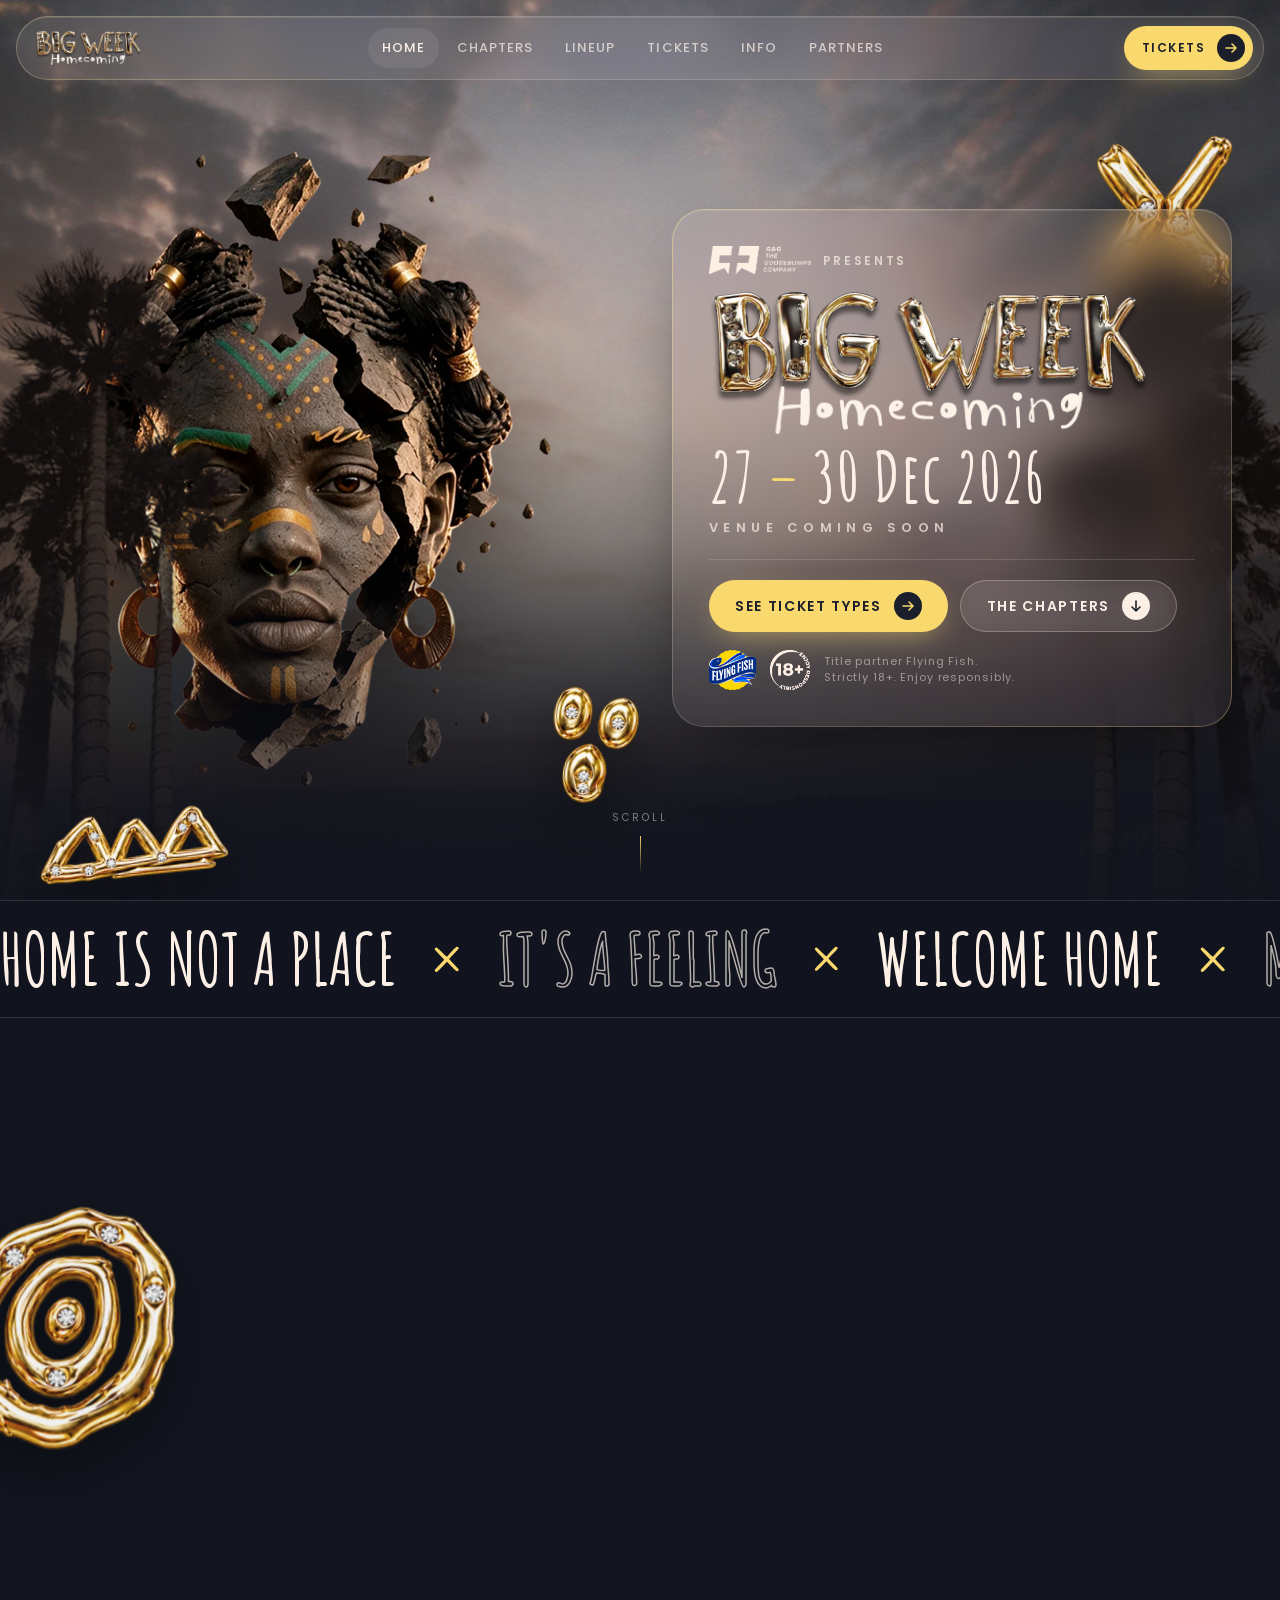
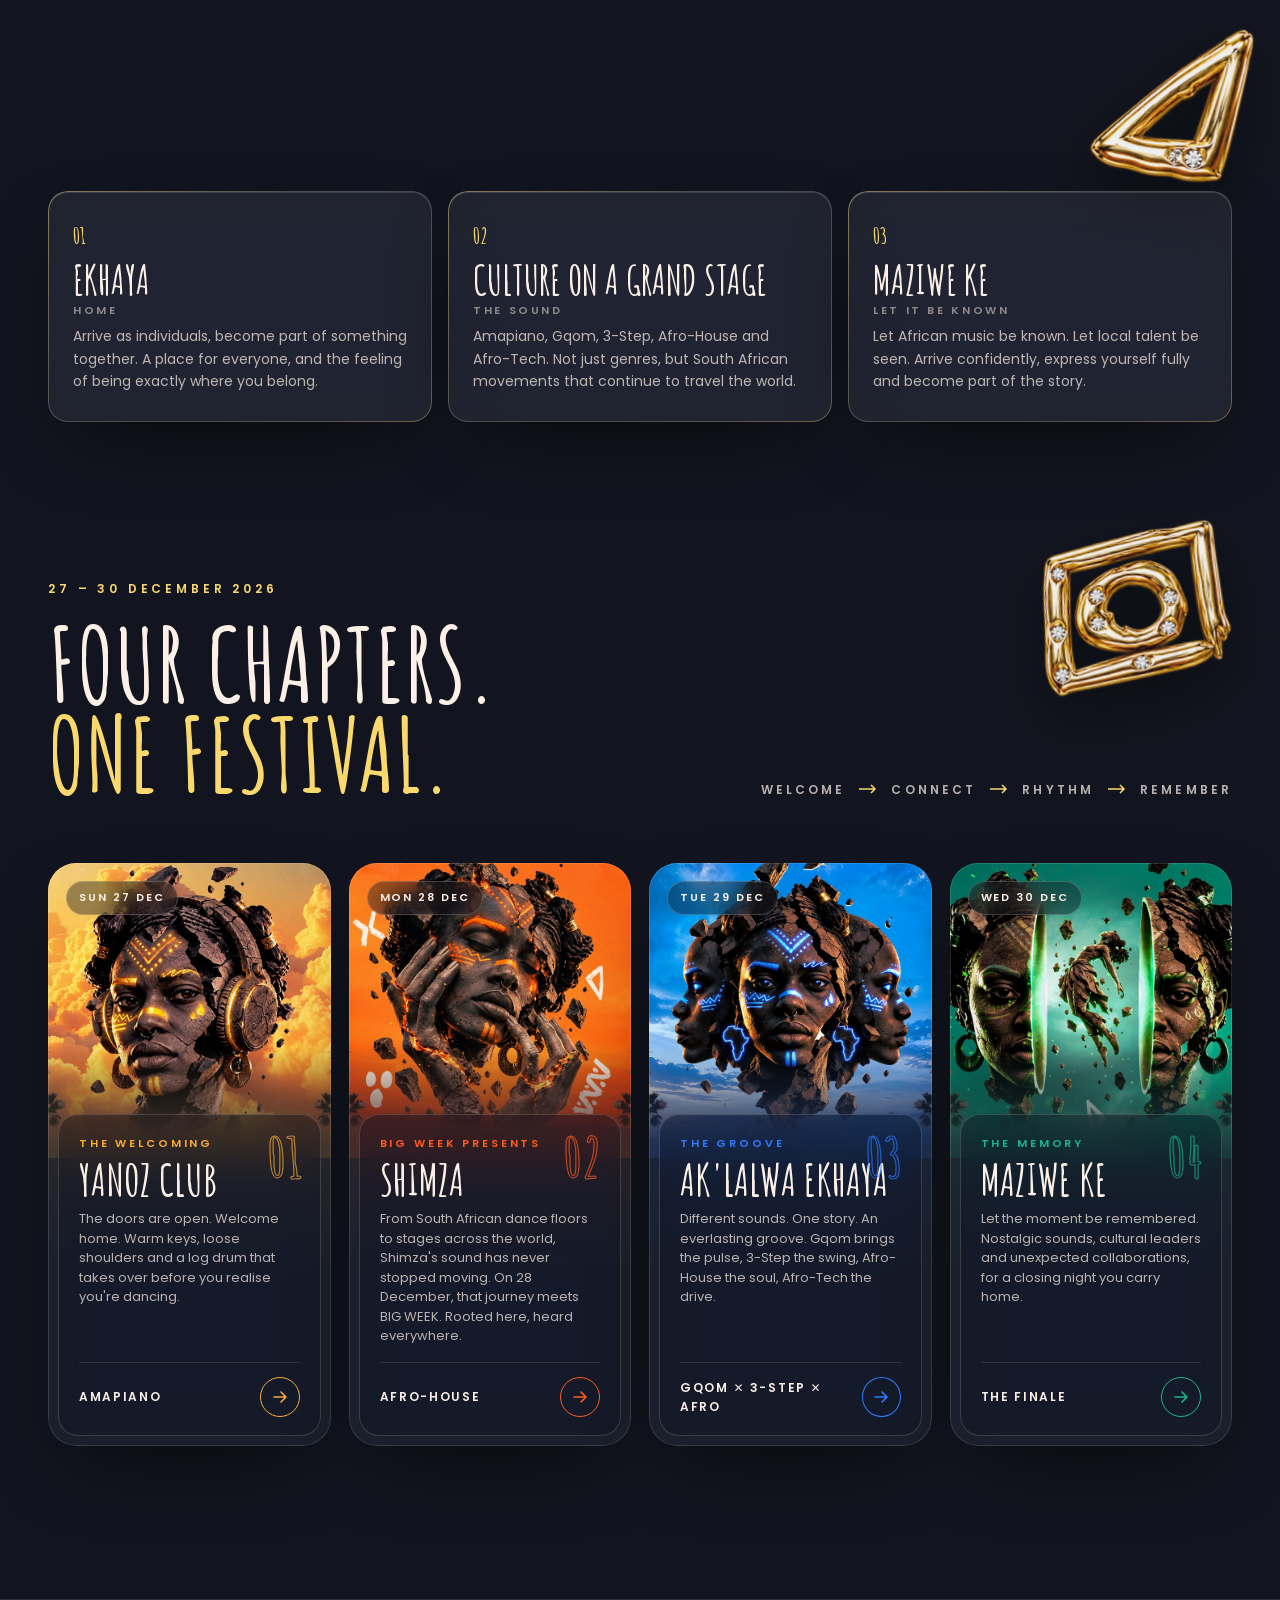
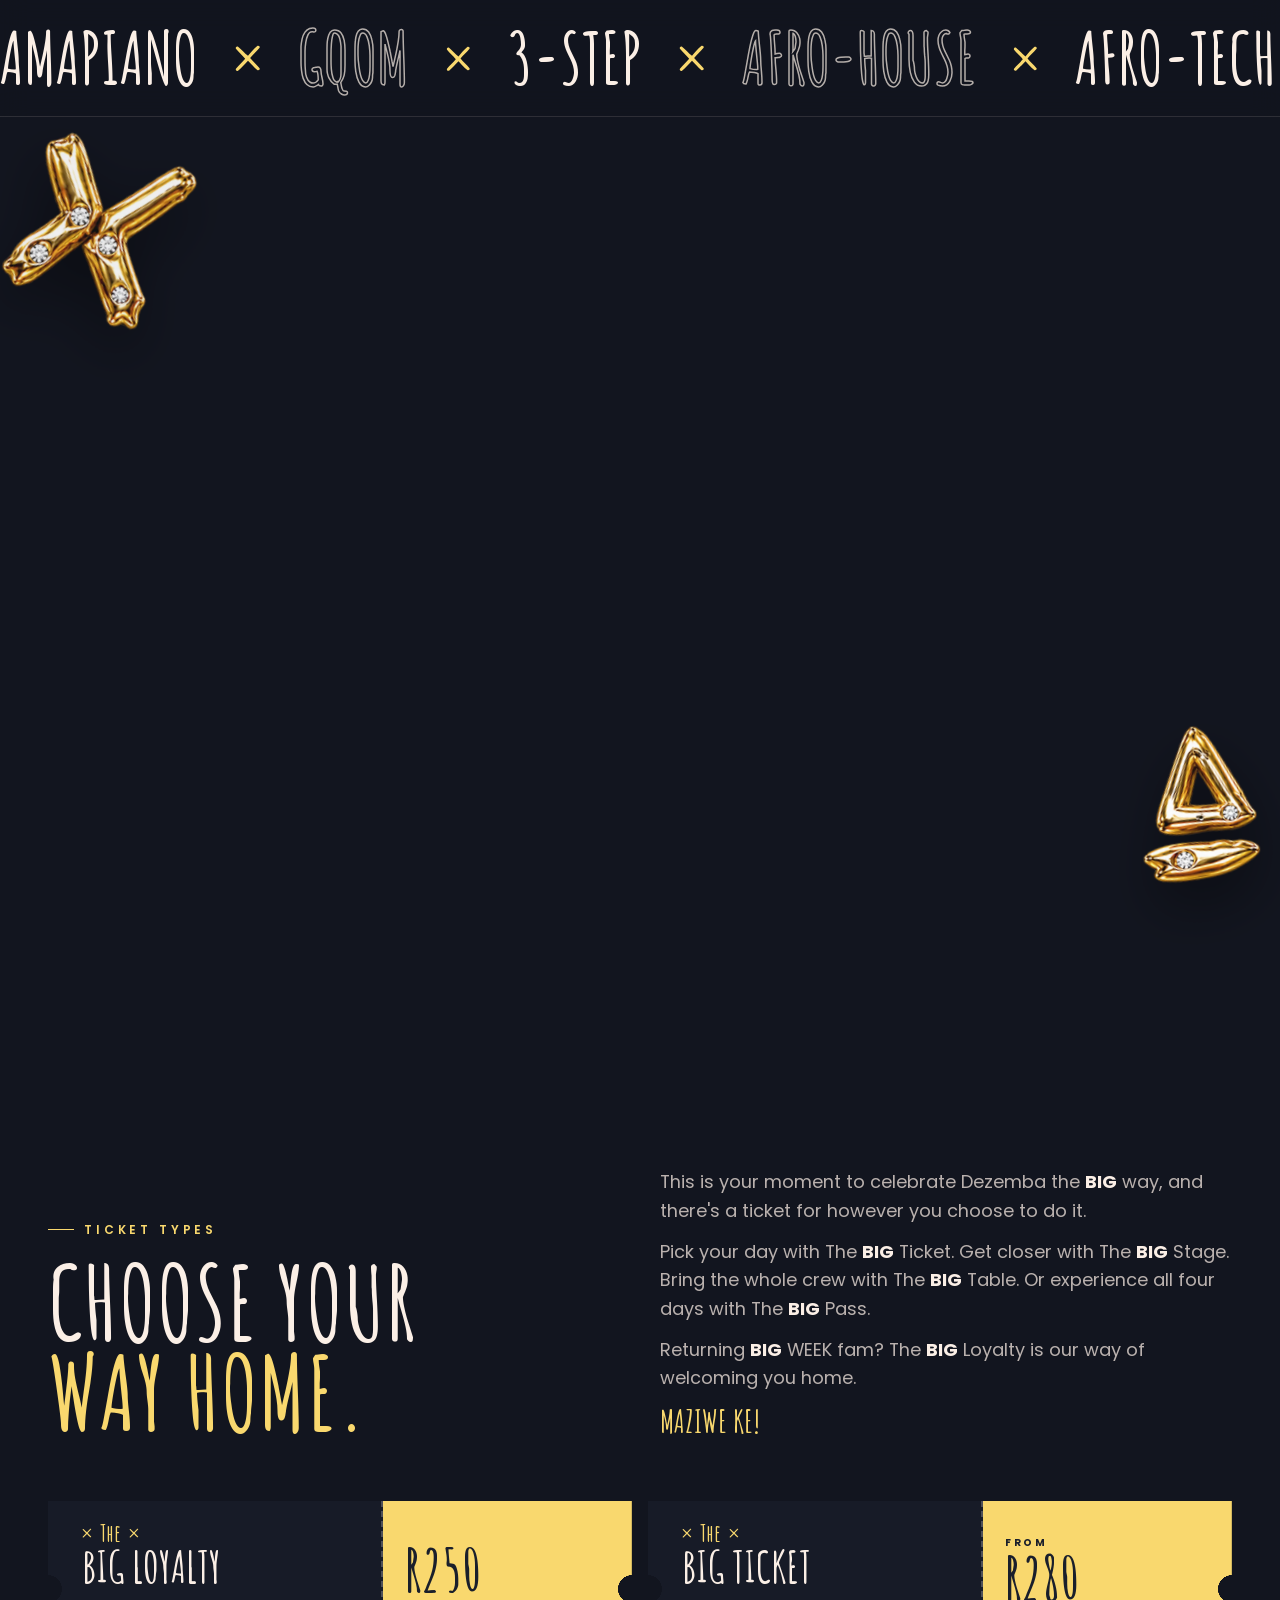
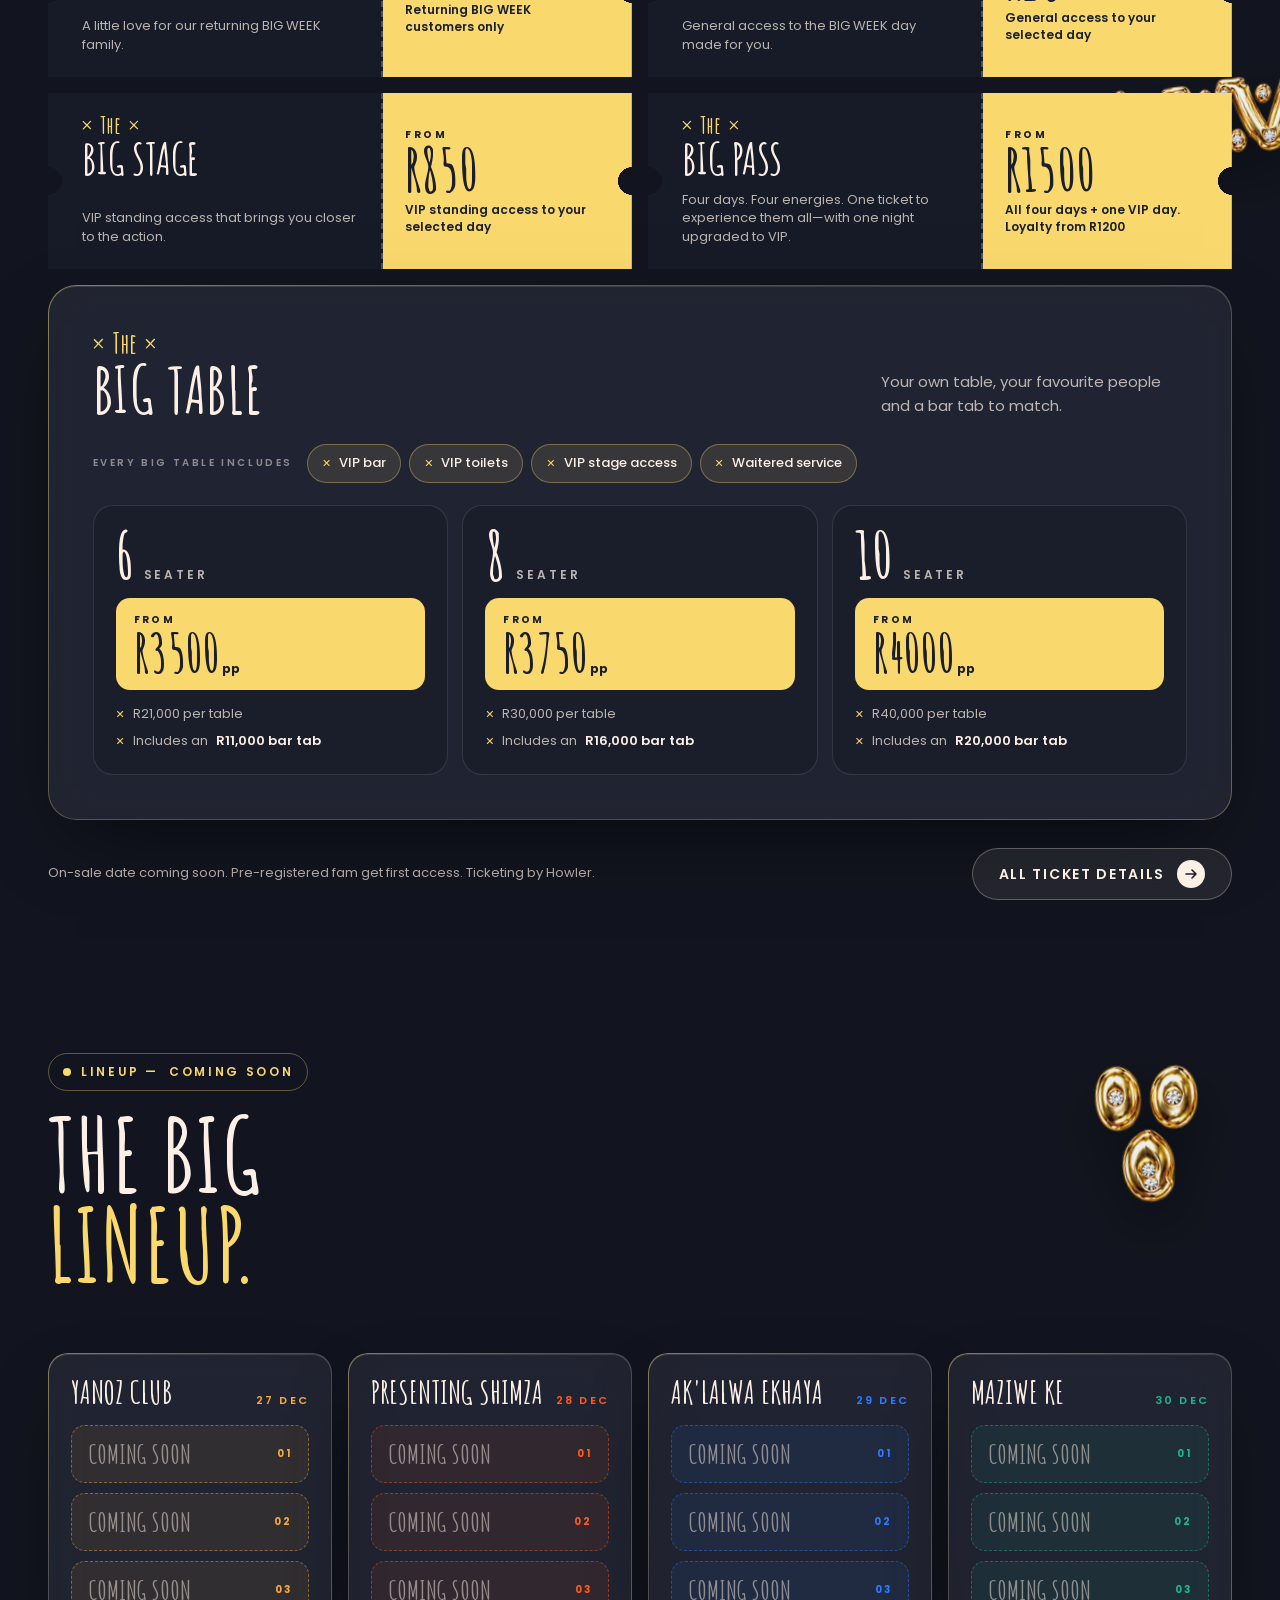
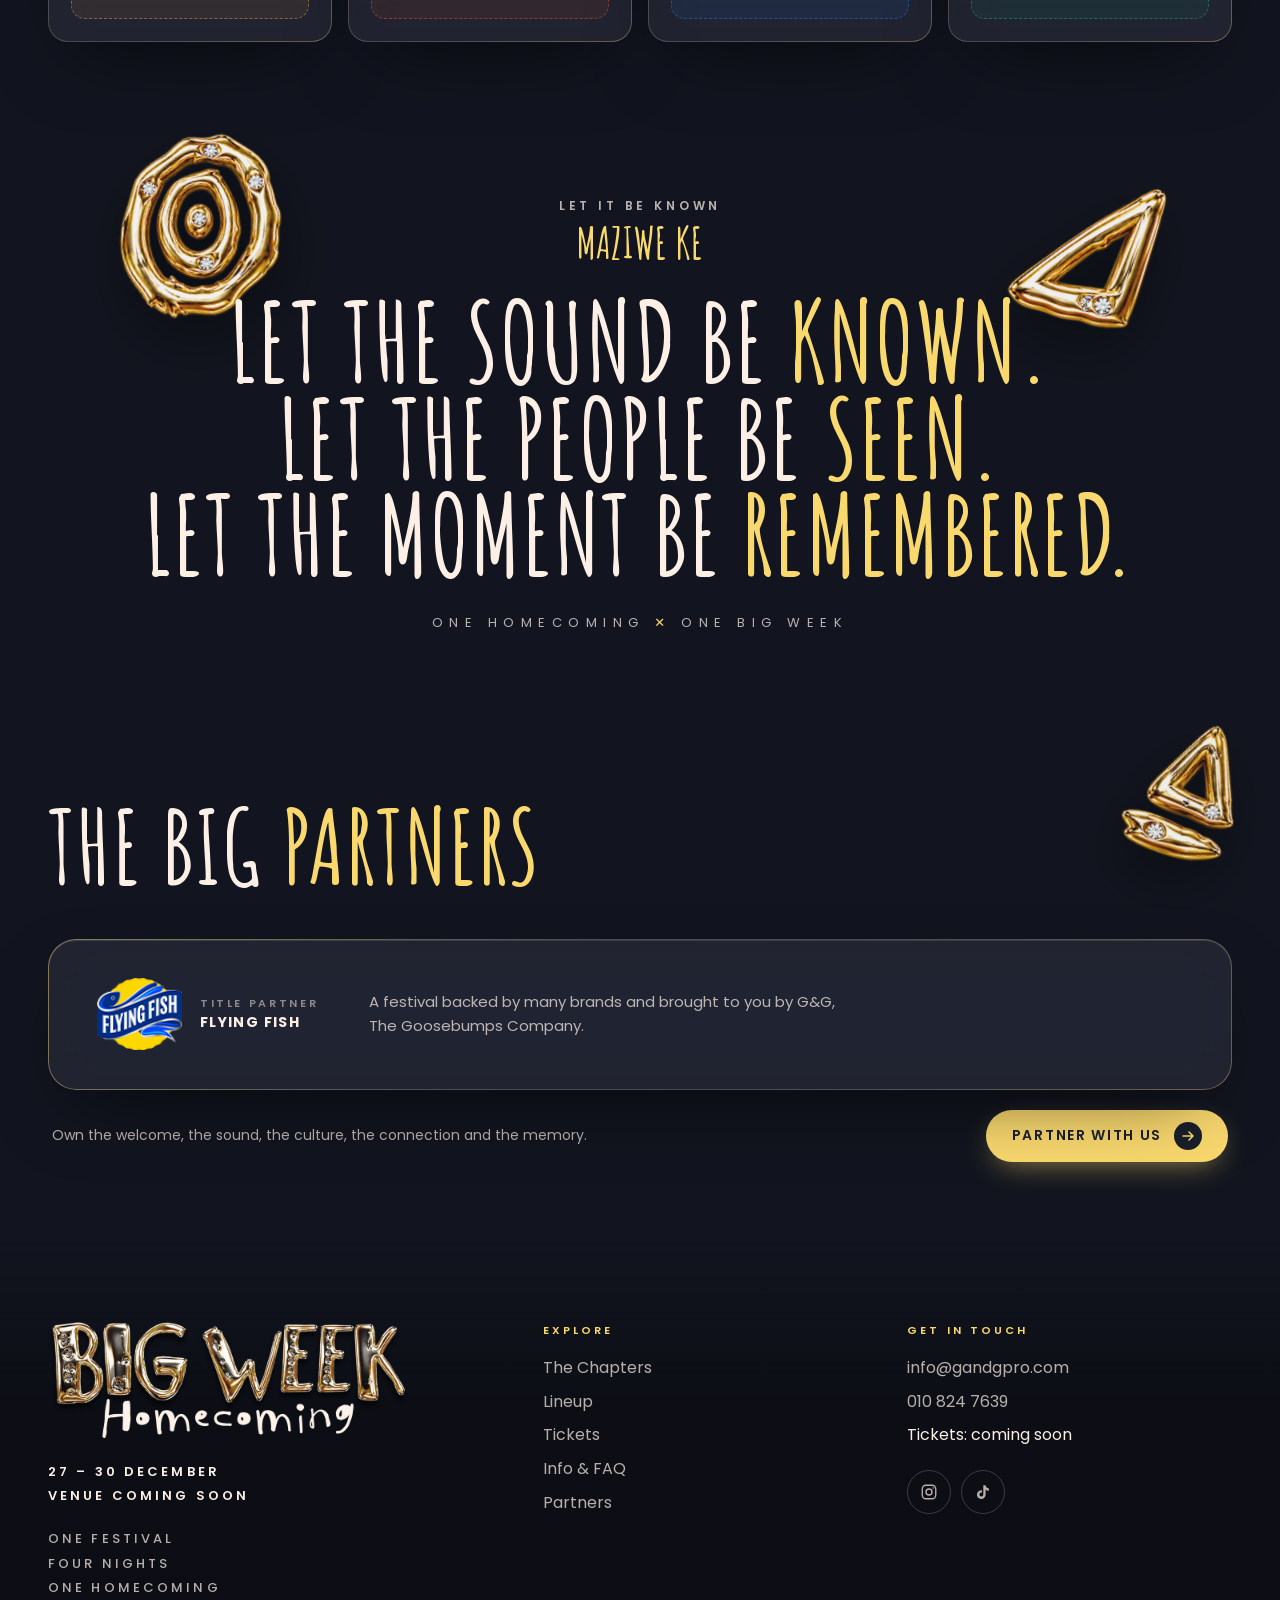
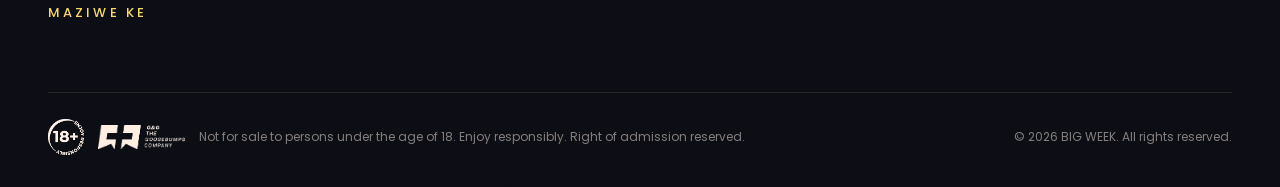
==== index.html @ 523e1923 "BIG WEEK 2026 website" ====
<!doctype html>
<html lang="en-ZA">
<head>
  <meta charset="utf-8">
  <meta name="viewport" content="width=device-width, initial-scale=1, viewport-fit=cover">
  <meta http-equiv="Content-Security-Policy" content="default-src 'self'; script-src 'self'; style-src 'self' 'unsafe-inline'; img-src 'self' data:; font-src 'self'; connect-src 'self'; media-src 'self'; object-src 'none'; frame-src 'none'; base-uri 'self'; form-action 'self'; upgrade-insecure-requests">
  <meta name="referrer" content="strict-origin-when-cross-origin">
  <title>BIG WEEK 2026 — Homecoming | 27–30 December, Durban</title>
  <meta name="description" content="BIG WEEK Homecoming: four nights of Amapiano, Gqom, 3-Step, Afro-House and Afro-Tech in Durban, 27–30 December 2026. Yanoz Club, BIG WEEK Presents Shimza, Ak&#x27;lalwa Ekhaya and Maziwe Ke. Tickets from R250 via Howler.">
  <link rel="canonical" href="https://bigweek.co.za/">
  <meta name="robots" content="index, follow, max-image-preview:large">
  <meta name="theme-color" content="#12151f">
  <meta name="geo.region" content="ZA-KZN">
  <meta name="geo.placename" content="Durban">

  <meta property="og:type" content="website">
  <meta property="og:site_name" content="BIG WEEK">
  <meta property="og:locale" content="en_ZA">
  <meta property="og:url" content="https://bigweek.co.za/">
  <meta property="og:title" content="BIG WEEK 2026 — Homecoming | 27–30 December, Durban">
  <meta property="og:description" content="BIG WEEK Homecoming: four nights of Amapiano, Gqom, 3-Step, Afro-House and Afro-Tech in Durban, 27–30 December 2026. Yanoz Club, BIG WEEK Presents Shimza, Ak&#x27;lalwa Ekhaya and Maziwe Ke. Tickets from R250 via Howler.">
  <meta property="og:image" content="https://bigweek.co.za/assets/img/og-image.jpg">
  <meta property="og:image:width" content="1200">
  <meta property="og:image:height" content="630">
  <meta property="og:image:alt" content="BIG WEEK Homecoming, 27–30 December 2026, Durban">
  <meta name="twitter:card" content="summary_large_image">
  <meta name="twitter:title" content="BIG WEEK 2026 — Homecoming | 27–30 December, Durban">
  <meta name="twitter:description" content="BIG WEEK Homecoming: four nights of Amapiano, Gqom, 3-Step, Afro-House and Afro-Tech in Durban, 27–30 December 2026. Yanoz Club, BIG WEEK Presents Shimza, Ak&#x27;lalwa Ekhaya and Maziwe Ke. Tickets from R250 via Howler.">
  <meta name="twitter:image" content="https://bigweek.co.za/assets/img/og-image.jpg">

  <link rel="icon" href="assets/img/icon-32.png" sizes="32x32" type="image/png">
  <link rel="icon" href="assets/img/icon-192.png" sizes="192x192" type="image/png">
  <link rel="apple-touch-icon" href="assets/img/apple-touch-icon.png">

  <link rel="preload" href="assets/fonts/amatic-sc-700-latin.woff2" as="font" type="font/woff2" crossorigin>
  <link rel="preload" href="assets/fonts/poppins-400-latin.woff2" as="font" type="font/woff2" crossorigin>
  <link rel="preload" href="assets/fonts/poppins-600-latin.woff2" as="font" type="font/woff2" crossorigin>
  <link rel="preload" as="image" href="assets/img/sky.jpg" media="(min-width: 761px)">
  <link rel="preload" as="image" href="assets/img/sky-sm.jpg" media="(max-width: 760px)">
  <link rel="preload" as="image" href="assets/img/head.webp" fetchpriority="high">
  <link rel="stylesheet" href="assets/css/style.css?v=20261014a">
  <script src="assets/js/config.js?v=20261014a"></script>
  <script src="assets/js/early.js?v=20261014a"></script>
  <script type="application/ld+json">{"@context":"https://schema.org","@type":"WebSite","name":"BIG WEEK","url":"https://bigweek.co.za/","inLanguage":"en-ZA","publisher":{"@type":"Organization","@id":"https://bigweek.co.za/#organizer","name":"G&G — The Goosebumps Company","email":"info@gandgpro.com","telephone":"+27108247639"}}</script>
  <script type="application/ld+json">{"@context":"https://schema.org","@type":"Festival","@id":"https://bigweek.co.za/#festival","name":"BIG WEEK 2026 — Homecoming","description":"BIG WEEK Homecoming: four nights of Amapiano, Gqom, 3-Step, Afro-House and Afro-Tech in Durban, 27–30 December 2026. Yanoz Club, BIG WEEK Presents Shimza, Ak'lalwa Ekhaya and Maziwe Ke. Tickets from R250 via Howler.","url":"https://bigweek.co.za/","image":["https://bigweek.co.za/assets/img/og-image.jpg"],"startDate":"2026-12-27T15:00:00+02:00","endDate":"2026-12-31T00:00:00+02:00","eventStatus":"https://schema.org/EventScheduled","eventAttendanceMode":"https://schema.org/OfflineEventAttendanceMode","location":{"@type":"Place","name":"Durban (venue to be announced)","address":{"@type":"PostalAddress","addressLocality":"Durban","addressRegion":"KwaZulu-Natal","addressCountry":"ZA"}},"offers":{"@type":"AggregateOffer","url":"https://bigweek.howler.co.za","priceCurrency":"ZAR","lowPrice":"250","highPrice":"4000","availability":"https://schema.org/InStock","validFrom":"2026-10-08T12:00:00+02:00"},"organizer":{"@type":"Organization","@id":"https://bigweek.co.za/#organizer","name":"G&G — The Goosebumps Company","email":"info@gandgpro.com","telephone":"+27108247639"},"typicalAgeRange":"18-","subEvent":[{"@type":"MusicEvent","name":"Yanoz Club — BIG WEEK 2026","startDate":"2026-12-27T15:00:00+02:00","endDate":"2026-12-28T00:00:00+02:00","description":"The Welcoming. The doors are open. Welcome home. Amapiano.","url":"https://bigweek.co.za/chapters.html#yanoz-club","image":"https://bigweek.co.za/assets/img/chapters/yanoz-club.jpg","eventStatus":"https://schema.org/EventScheduled","eventAttendanceMode":"https://schema.org/OfflineEventAttendanceMode","location":{"@type":"Place","name":"Durban (venue to be announced)","address":{"@type":"PostalAddress","addressLocality":"Durban","addressRegion":"KwaZulu-Natal","addressCountry":"ZA"}},"offers":{"@type":"AggregateOffer","url":"https://bigweek.howler.co.za","priceCurrency":"ZAR","lowPrice":"250","highPrice":"4000","availability":"https://schema.org/InStock","validFrom":"2026-10-08T12:00:00+02:00"},"organizer":{"@id":"https://bigweek.co.za/#organizer"}},{"@type":"MusicEvent","name":"BIG WEEK Presents Shimza — BIG WEEK 2026","startDate":"2026-12-28T15:00:00+02:00","endDate":"2026-12-29T00:00:00+02:00","description":"Rooted here. Heard everywhere. Afro-House and Afro-Tech.","url":"https://bigweek.co.za/chapters.html#shimza","image":"https://bigweek.co.za/assets/img/chapters/shimza.jpg","eventStatus":"https://schema.org/EventScheduled","eventAttendanceMode":"https://schema.org/OfflineEventAttendanceMode","location":{"@type":"Place","name":"Durban (venue to be announced)","address":{"@type":"PostalAddress","addressLocality":"Durban","addressRegion":"KwaZulu-Natal","addressCountry":"ZA"}},"offers":{"@type":"AggregateOffer","url":"https://bigweek.howler.co.za","priceCurrency":"ZAR","lowPrice":"250","highPrice":"4000","availability":"https://schema.org/InStock","validFrom":"2026-10-08T12:00:00+02:00"},"organizer":{"@id":"https://bigweek.co.za/#organizer"}},{"@type":"MusicEvent","name":"Ak'lalwa Ekhaya — BIG WEEK 2026","startDate":"2026-12-29T15:00:00+02:00","endDate":"2026-12-30T00:00:00+02:00","description":"Different sounds. One story. An everlasting groove. Gqom, 3-Step, Afro-House and Afro-Tech.","url":"https://bigweek.co.za/chapters.html#aklalwa-ekhaya","image":"https://bigweek.co.za/assets/img/chapters/aklalwa-ekhaya.jpg","eventStatus":"https://schema.org/EventScheduled","eventAttendanceMode":"https://schema.org/OfflineEventAttendanceMode","location":{"@type":"Place","name":"Durban (venue to be announced)","address":{"@type":"PostalAddress","addressLocality":"Durban","addressRegion":"KwaZulu-Natal","addressCountry":"ZA"}},"offers":{"@type":"AggregateOffer","url":"https://bigweek.howler.co.za","priceCurrency":"ZAR","lowPrice":"250","highPrice":"4000","availability":"https://schema.org/InStock","validFrom":"2026-10-08T12:00:00+02:00"},"organizer":{"@id":"https://bigweek.co.za/#organizer"}},{"@type":"MusicEvent","name":"Maziwe Ke — BIG WEEK 2026","startDate":"2026-12-30T15:00:00+02:00","endDate":"2026-12-31T00:00:00+02:00","description":"The Memory. Let the moment be remembered. The BIG WEEK finale.","url":"https://bigweek.co.za/chapters.html#maziwe-ke","image":"https://bigweek.co.za/assets/img/chapters/maziwe-ke.jpg","eventStatus":"https://schema.org/EventScheduled","eventAttendanceMode":"https://schema.org/OfflineEventAttendanceMode","location":{"@type":"Place","name":"Durban (venue to be announced)","address":{"@type":"PostalAddress","addressLocality":"Durban","addressRegion":"KwaZulu-Natal","addressCountry":"ZA"}},"offers":{"@type":"AggregateOffer","url":"https://bigweek.howler.co.za","priceCurrency":"ZAR","lowPrice":"250","highPrice":"4000","availability":"https://schema.org/InStock","validFrom":"2026-10-08T12:00:00+02:00"},"organizer":{"@id":"https://bigweek.co.za/#organizer"}}]}</script>
</head>
<body data-state="prereg">
  <a class="skip-link" href="#main">Skip to content</a>

  <!-- Atmosphere: the fixed sky the glass blurs -->
  <div class="atmosphere" aria-hidden="true">
    <div class="atmosphere__sky"></div>
    <div class="atmosphere__vignette"></div>
    <div class="atmosphere__shade"></div>
    <div class="orb orb--a"></div>
    <div class="orb orb--b"></div>
    <div class="atmosphere__grain"></div>
  </div>

  <!-- Navigation -->
  <header class="nav glass" role="banner">
    <a class="nav__brand" href="index.html" aria-label="BIG WEEK home">
      <img src="assets/img/logo-lockup-sm.webp" alt="BIG WEEK Homecoming" width="240" height="77" style="height:34px;width:auto">
    </a>
    <nav aria-label="Primary">
      <ul class="nav__links">
        <li><a href="index.html" aria-current="page">Home</a></li>
        <li><a href="chapters.html">Chapters</a></li>
        <li><a href="lineup.html">Lineup</a></li>
        <li><a href="tickets.html">Tickets</a></li>
        <li><a href="info.html">Info</a></li>
        <li><a href="partners.html">Partners</a></li>
      </ul>
    </nav>
    <div style="display:flex;gap:8px;align-items:center">
      <a class="btn nav__cta" data-show="prereg" data-link="preRegister" href="#pre-register">Pre-Register <span class="btn__arrow" aria-hidden="true"><svg width="12" height="12" viewBox="0 0 12 12" fill="none"><path d="M1 6h10M7 2l4 4-4 4" stroke="currentColor" stroke-width="1.6" stroke-linecap="round" stroke-linejoin="round"/></svg></span></a>
      <a class="btn nav__cta" data-show="closed loyalty onsale" href="tickets.html">Tickets <span class="btn__arrow" aria-hidden="true"><svg width="12" height="12" viewBox="0 0 12 12" fill="none"><path d="M1 6h10M7 2l4 4-4 4" stroke="currentColor" stroke-width="1.6" stroke-linecap="round" stroke-linejoin="round"/></svg></span></a>
      <button class="nav__toggle" aria-label="Open menu" aria-expanded="false" aria-controls="mobile-menu"><span></span></button>
    </div>
  </header>

  <div class="mobile-menu" id="mobile-menu" aria-hidden="true">
    <a class="mobile-menu__link" href="index.html"><small>00</small>Home</a>
    <a class="mobile-menu__link" href="chapters.html"><small>01</small>Chapters</a>
    <a class="mobile-menu__link" href="lineup.html"><small>02</small>Lineup</a>
    <a class="mobile-menu__link" href="tickets.html"><small>03</small>Tickets</a>
    <a class="mobile-menu__link" href="info.html"><small>04</small>Info</a>
    <a class="mobile-menu__link" href="partners.html"><small>05</small>Partners</a>
    <a class="btn" data-show="prereg" data-link="preRegister" href="#pre-register">Pre-Register Now <span class="btn__arrow" aria-hidden="true"><svg width="12" height="12" viewBox="0 0 12 12" fill="none"><path d="M1 6h10M7 2l4 4-4 4" stroke="currentColor" stroke-width="1.6" stroke-linecap="round" stroke-linejoin="round"/></svg></span></a>
    <a class="btn" data-show="closed loyalty onsale" href="tickets.html">Get Tickets <span class="btn__arrow" aria-hidden="true"><svg width="12" height="12" viewBox="0 0 12 12" fill="none"><path d="M1 6h10M7 2l4 4-4 4" stroke="currentColor" stroke-width="1.6" stroke-linecap="round" stroke-linejoin="round"/></svg></span></a>
  </div>

  <main id="main">

    <!-- ================= HERO ================= -->
    <section class="hero" aria-labelledby="hero-title">
      <div class="hero__stage" aria-hidden="true">
        <div class="hero__head" data-depth="-0.18"><img src="assets/img/head.webp" alt="" width="613" height="800"></div>
        <div class="hero__palms hero__palms--l" data-depth="0.12"><img src="assets/img/trees-l.webp" srcset="assets/img/trees-l-sm.webp 389w, assets/img/trees-l.webp 779w" sizes="(max-width: 900px) 60vw, 40vw" alt="" width="779" height="696"></div>
        <div class="hero__palms hero__palms--r" data-depth="0.12"><img src="assets/img/trees-r.webp" srcset="assets/img/trees-r-sm.webp 165w, assets/img/trees-r.webp 330w" sizes="(max-width: 900px) 30vw, 20vw" alt="" width="330" height="692"></div>
        <div class="hero__ground"></div>
      </div>

      <div class="wrap hero__inner">
        <div class="hero__panel glass reveal is-in">
          <div class="hero__presenter caps">
            <img src="assets/img/gg.png" alt="G&amp;G — The Goosebumps Company" width="215" height="59">
            <span>presents</span>
          </div>
          <h1 id="hero-title" class="sr-only">BIG WEEK Homecoming — 27 to 30 December 2026, Durban</h1>
          <img class="hero__logo" src="assets/img/logo-lockup.webp" alt="" width="900" height="290" fetchpriority="high">
          <p class="hero__dates">27 <span class="dash">–</span> 30 Dec 2026</p>
          <p class="hero__place">Venue coming soon</p>

          <div class="status">
            <p class="status__label" data-countdown-label>Pre-registration closes in</p>
            <div class="countdown" data-countdown role="timer" aria-live="off">
              <div class="countdown__unit"><span class="countdown__num" data-d>00</span><span class="countdown__lbl">Days</span></div>
              <div class="countdown__unit"><span class="countdown__num" data-h>00</span><span class="countdown__lbl">Hours</span></div>
              <div class="countdown__unit"><span class="countdown__num" data-m>00</span><span class="countdown__lbl">Mins</span></div>
              <div class="countdown__unit"><span class="countdown__num" data-s>00</span><span class="countdown__lbl">Secs</span></div>
            </div>
            <div class="hero__ctas">
              <a class="btn" data-show="prereg" data-link="preRegister" href="#pre-register">Pre-Register Now <span class="btn__arrow" aria-hidden="true"><svg width="12" height="12" viewBox="0 0 12 12" fill="none"><path d="M1 6h10M7 2l4 4-4 4" stroke="currentColor" stroke-width="1.6" stroke-linecap="round" stroke-linejoin="round"/></svg></span></a>
              <a class="btn" data-show="closed" href="tickets.html">See Ticket Types <span class="btn__arrow" aria-hidden="true"><svg width="12" height="12" viewBox="0 0 12 12" fill="none"><path d="M1 6h10M7 2l4 4-4 4" stroke="currentColor" stroke-width="1.6" stroke-linecap="round" stroke-linejoin="round"/></svg></span></a>
              <a class="btn" data-show="loyalty onsale" data-link="tickets" href="tickets.html">Get Tickets <span class="btn__arrow" aria-hidden="true"><svg width="12" height="12" viewBox="0 0 12 12" fill="none"><path d="M1 6h10M7 2l4 4-4 4" stroke="currentColor" stroke-width="1.6" stroke-linecap="round" stroke-linejoin="round"/></svg></span></a>
              <a class="btn btn--ghost" href="#chapters">The Chapters <span class="btn__arrow" aria-hidden="true"><svg width="12" height="12" viewBox="0 0 12 12" fill="none"><path d="M6 1v10M2 7l4 4 4-4" stroke="currentColor" stroke-width="1.6" stroke-linecap="round" stroke-linejoin="round"/></svg></span></a>
            </div>
          </div>

          <div class="hero__badges">
            <img src="assets/img/flyingfish.png" alt="Flying Fish — Title Partner" width="79" height="67">
            <img src="assets/img/u18.png" alt="18+ — Enjoy responsibly" width="68" height="68">
            <small>Title partner Flying Fish.<br>Strictly 18+. Enjoy responsibly.</small>
          </div>
        </div>
      </div>

      <span class="scroll-cue" aria-hidden="true">Scroll</span>
    </section>

    <!-- ================= MARQUEE ================= -->
    <div class="marquee" aria-hidden="true">
      <div class="marquee__track">
        <div class="marquee__item"><span>Home is not a place</span><span class="x-mark"></span><span class="outline">It's a feeling</span><span class="x-mark"></span><span>Welcome home</span><span class="x-mark"></span><span class="outline">Maziwe Ke</span><span class="x-mark"></span></div>
        <div class="marquee__item"><span>Home is not a place</span><span class="x-mark"></span><span class="outline">It's a feeling</span><span class="x-mark"></span><span>Welcome home</span><span class="x-mark"></span><span class="outline">Maziwe Ke</span><span class="x-mark"></span></div>
      </div>
    </div>

    <!-- ================= STORY ================= -->
    <section class="section" id="story" aria-label="The Homecoming">
      <div class="wrap">
        <span class="eyebrow reveal">The Homecoming</span>
        <div class="story__card glass reveal" style="--d:.08s">
          <div class="story__text">
            <p><strong>BIG WEEK has never been to Durban. But Durban has always been calling.</strong> In 2026, BIG WEEK answers that call.</p>
            <p>This isn't a return to a city we've occupied before. It's a Homecoming to the music, culture, energy and people that feel naturally connected to what BIG WEEK represents.</p>
            <p>We arrive with respect. Not to define Durban's culture, but to honour it, be shaped by it and place it on a grand stage.</p>
          </div>
          <p class="story__quote">Home is not a place.<br>It's a feeling.</p>
        </div>

        <h2 class="display h-lg pillars__title reveal">The BIG <span class="accent">Pillars</span></h2>
        <div class="pillars">
          <article class="pillar glass reveal">
            <span class="pillar__num">01</span>
            <h3>Ekhaya<small>Home</small></h3>
            <p>Arrive as individuals, become part of something together. A place for everyone, and the feeling of being exactly where you belong.</p>
          </article>
          <article class="pillar glass reveal" style="--d:.08s">
            <span class="pillar__num">02</span>
            <h3>Culture on a Grand Stage<small>The sound</small></h3>
            <p>Amapiano, Gqom, 3-Step, Afro-House and Afro-Tech. Not just genres, but South African movements that continue to travel the world.</p>
          </article>
          <article class="pillar glass reveal" style="--d:.16s">
            <span class="pillar__num">03</span>
            <h3>Maziwe Ke<small>Let it be known</small></h3>
            <p>Let African music be known. Let local talent be seen. Arrive confidently, express yourself fully and become part of the story.</p>
          </article>
        </div>
      </div>
    </section>

    <!-- ================= CHAPTERS ================= -->
    <section class="section" id="chapters" aria-labelledby="chapters-title" style="padding-top:0">
      <div class="wrap">
        <div class="chapters__head">
          <div class="reveal">
            <span class="eyebrow eyebrow--plain">27 – 30 December 2026</span>
            <h2 id="chapters-title" class="display h-lg" style="margin-top:18px">Four chapters.<br><span class="accent">One festival.</span></h2>
          </div>
          <div class="journey reveal" style="--d:.1s" aria-label="The journey: Welcome, Connect, Rhythm, Remember">
            <span>Welcome</span><svg width="18" height="10" viewBox="0 0 18 10" fill="none" aria-hidden="true"><path d="M0 5h16M12 1l4 4-4 4" stroke="currentColor" stroke-width="1.5"/></svg>
            <span>Connect</span><svg width="18" height="10" viewBox="0 0 18 10" fill="none" aria-hidden="true"><path d="M0 5h16M12 1l4 4-4 4" stroke="currentColor" stroke-width="1.5"/></svg>
            <span>Rhythm</span><svg width="18" height="10" viewBox="0 0 18 10" fill="none" aria-hidden="true"><path d="M0 5h16M12 1l4 4-4 4" stroke="currentColor" stroke-width="1.5"/></svg>
            <span>Remember</span>
          </div>
        </div>

        <div class="chapters__grid">
          <a class="chapter chapter--yanoz reveal" href="chapters.html#yanoz-club">
            <div class="chapter__img"><img src="assets/img/chapters/yanoz-club.jpg" alt="Yanoz Club theme artwork: a cracked clay face wearing gold-lit headphones against amber clouds" loading="lazy" width="700" height="730"></div>
                        <span class="chapter__date">Sun 27 Dec</span>
            <div class="chapter__body">
              <span class="chapter__num">01</span>
              <span class="chapter__role">The Welcoming</span>
              <h3 class="chapter__name">Yanoz Club</h3>
              <p class="chapter__msg">The doors are open. Welcome home. Warm keys, loose shoulders and a log drum that takes over before you realise you're dancing.</p>
              <div class="chapter__foot"><span>Amapiano</span><span class="arrow-link" aria-hidden="true"><svg width="14" height="14" viewBox="0 0 14 14" fill="none"><path d="M1 7h12M8 2l5 5-5 5" stroke="currentColor" stroke-width="1.6" stroke-linecap="round" stroke-linejoin="round"/></svg></span></div>
            </div>
          </a>

          <a class="chapter chapter--shimza reveal" style="--d:.08s" href="chapters.html#shimza">
            <div class="chapter__img"><img src="assets/img/chapters/shimza.jpg" alt="BIG WEEK Presents Shimza theme artwork: a clay face cradled by hands, glowing with orange embers" loading="lazy" width="700" height="730"></div>
                        <span class="chapter__date">Mon 28 Dec</span>
            <div class="chapter__body">
              <span class="chapter__num">02</span>
              <span class="chapter__role">BIG WEEK Presents</span>
              <h3 class="chapter__name">Shimza</h3>
              <p class="chapter__msg">From South African dance floors to stages across the world, Shimza's sound has never stopped moving. On 28 December, that journey meets BIG WEEK. Rooted here, heard everywhere.</p>
              <div class="chapter__foot"><span>Afro-House</span><span class="arrow-link" aria-hidden="true"><svg width="14" height="14" viewBox="0 0 14 14" fill="none"><path d="M1 7h12M8 2l5 5-5 5" stroke="currentColor" stroke-width="1.6" stroke-linecap="round" stroke-linejoin="round"/></svg></span></div>
            </div>
          </a>

          <a class="chapter chapter--aklalwa reveal" style="--d:.16s" href="chapters.html#aklalwa-ekhaya">
            <div class="chapter__img"><img src="assets/img/chapters/aklalwa-ekhaya.jpg" alt="Ak'lalwa Ekhaya theme artwork: three clay faces with electric-blue markings against a blue sky" loading="lazy" width="700" height="730"></div>
                        <span class="chapter__date">Tue 29 Dec</span>
            <div class="chapter__body">
              <span class="chapter__num">03</span>
              <span class="chapter__role">The Groove</span>
              <h3 class="chapter__name">Ak'lalwa Ekhaya</h3>
              <p class="chapter__msg">Different sounds. One story. An everlasting groove. Gqom brings the pulse, 3-Step the swing, Afro-House the soul, Afro-Tech the drive.</p>
              <div class="chapter__foot"><span>Gqom ✕ 3-Step ✕ Afro</span><span class="arrow-link" aria-hidden="true"><svg width="14" height="14" viewBox="0 0 14 14" fill="none"><path d="M1 7h12M8 2l5 5-5 5" stroke="currentColor" stroke-width="1.6" stroke-linecap="round" stroke-linejoin="round"/></svg></span></div>
            </div>
          </a>

          <a class="chapter chapter--maziwe reveal" style="--d:.24s" href="chapters.html#maziwe-ke">
            <div class="chapter__img"><img src="assets/img/chapters/maziwe-ke.jpg" alt="Maziwe Ke theme artwork: a clay face split open by an emerald portal, a dancer floating between the halves" loading="lazy" width="700" height="730"></div>
                        <span class="chapter__date">Wed 30 Dec</span>
            <div class="chapter__body">
              <span class="chapter__num">04</span>
              <span class="chapter__role">The Memory</span>
              <h3 class="chapter__name">Maziwe Ke</h3>
              <p class="chapter__msg">Let the moment be remembered. Nostalgic sounds, cultural leaders and unexpected collaborations, for a closing night you carry home.</p>
              <div class="chapter__foot"><span>The Finale</span><span class="arrow-link" aria-hidden="true"><svg width="14" height="14" viewBox="0 0 14 14" fill="none"><path d="M1 7h12M8 2l5 5-5 5" stroke="currentColor" stroke-width="1.6" stroke-linecap="round" stroke-linejoin="round"/></svg></span></div>
            </div>
          </a>
        </div>
      </div>
    </section>

    <!-- ================= SOUND MARQUEE ================= -->
    <div class="marquee marquee--reverse">
      <span class="sr-only">The sounds of BIG WEEK: Amapiano, Gqom, 3-Step, Afro-House, Afro-Tech</span>
      <div class="marquee__track" aria-hidden="true">
        <div class="marquee__item"><span>Amapiano</span><span class="x-mark"></span><span class="outline">Gqom</span><span class="x-mark"></span><span>3-Step</span><span class="x-mark"></span><span class="outline">Afro-House</span><span class="x-mark"></span><span>Afro-Tech</span><span class="x-mark"></span></div>
        <div class="marquee__item"><span>Amapiano</span><span class="x-mark"></span><span class="outline">Gqom</span><span class="x-mark"></span><span>3-Step</span><span class="x-mark"></span><span class="outline">Afro-House</span><span class="x-mark"></span><span>Afro-Tech</span><span class="x-mark"></span></div>
      </div>
    </div>

    <!-- ================= ON-SALE COUNTDOWN ================= -->
    <section class="section" id="pre-register" aria-labelledby="onsale-title">
      <div class="wrap">
        <div class="onsale glass reveal">
          <span class="eyebrow eyebrow--plain onsale__eyebrow" data-show="prereg closed"><span data-date>On sale to pre-registered fam</span><span class="x-mark" data-date></span><span data-date>8 October, 12:00</span><span data-tbc>On-sale date coming soon</span></span>
          <span class="eyebrow eyebrow--plain" data-show="loyalty onsale">The wait is over</span>
          <h2 id="onsale-title" class="display h-lg onsale__title" data-show="prereg closed">Tickets drop <span class="accent">soon.</span></h2>
          <h2 class="display h-lg onsale__title" data-show="loyalty onsale">Tickets are <span class="accent">live.</span></h2>

          <div class="countdown countdown--xl" data-countdown data-countdown-to="loyaltyOnSale" role="timer" aria-live="off" data-show="prereg closed">
            <div class="countdown__unit"><span class="countdown__num" data-d>00</span><span class="countdown__lbl">Days</span></div>
            <div class="countdown__unit"><span class="countdown__num" data-h>00</span><span class="countdown__lbl">Hours</span></div>
            <div class="countdown__unit"><span class="countdown__num" data-m>00</span><span class="countdown__lbl">Mins</span></div>
            <div class="countdown__unit"><span class="countdown__num" data-s>00</span><span class="countdown__lbl">Secs</span></div>
          </div>

          <div class="onsale__benefits">
            <p class="caps onsale__benefits-title">The BIG loyalty benefits</p>
            <ul class="benefits">
              <li><span class="x-mark"></span>24-hour early ticket access</li>
              <li><span class="x-mark"></span>First look at the BIG artists</li>
              <li><span class="x-mark"></span>The BIG news, direct to your inbox</li>
              <li><span class="x-mark"></span>First come, first served</li>
            </ul>
          </div>

          <div class="onsale__cta">
            <a class="btn btn--lg" data-show="prereg" data-link="preRegister" href="#pre-register">Pre-Register Now <span class="btn__arrow" aria-hidden="true"><svg width="12" height="12" viewBox="0 0 12 12" fill="none"><path d="M1 6h10M7 2l4 4-4 4" stroke="currentColor" stroke-width="1.6" stroke-linecap="round" stroke-linejoin="round"/></svg></span></a>
            <p class="onsale__closed" data-show="closed">On-sale date coming soon.</p>
            <a class="btn btn--lg" data-show="loyalty onsale" data-link="tickets" href="tickets.html">Get Tickets <span class="btn__arrow" aria-hidden="true"><svg width="12" height="12" viewBox="0 0 12 12" fill="none"><path d="M1 6h10M7 2l4 4-4 4" stroke="currentColor" stroke-width="1.6" stroke-linecap="round" stroke-linejoin="round"/></svg></span></a>
            <p class="onsale__note" data-show="prereg">Pre-registration closes 4 October at midnight. Early access does not guarantee an Early Bird ticket; tickets are first come, first served. Loyalty customers must still pre-register to receive 24-hour early access.</p>
            <p class="onsale__note" data-show="closed">Pre-registration is now closed. Pre-registered fam get first access when tickets go on sale, followed by the public. Follow @bigweekfestival for the on-sale announcement. Early access does not guarantee an Early Bird ticket; tickets are first come, first served.</p>
          </div>
        </div>
      </div>
    </section>

    <!-- ================= TICKETS TEASER ================= -->
    <section class="section" id="tickets" aria-labelledby="tickets-title" style="padding-top:0">
      <div class="wrap">
        <div class="chapters__head">
          <div class="reveal">
            <span class="eyebrow">Ticket types</span>
            <h2 id="tickets-title" class="display h-lg" style="margin-top:18px">Choose your<br><span class="accent">way home.</span></h2>
          </div>
          <div class="lede tickets__lede reveal" style="--d:.1s"><p>This is your moment to celebrate Dezemba the <b>BIG</b> way, and there&#39;s a ticket for however you choose to do it.</p><p>Pick your day with The <b>BIG</b> Ticket. Get closer with The <b>BIG</b> Stage. Bring the whole crew with The <b>BIG</b> Table. Or experience all four days with The <b>BIG</b> Pass.</p><p>Returning <b>BIG</b> WEEK fam? The <b>BIG</b> Loyalty is our way of welcoming you home.</p><p class="tickets__sign">Maziwe ke!</p></div>
        </div>

        <div class="stubs">
          <a class="stub reveal" style="--d:0s" href="tickets.html#loyalty">
            <div class="stub__name"><span class="pre"><span class="x-mark"></span>The<span class="x-mark"></span></span><h3>BIG Loyalty</h3><p class="stub__desc">A little love for our returning BIG WEEK family.</p></div>
            <div class="stub__price"><span class="amt">R250</span><p>Returning BIG WEEK customers only</p></div>
          </a>
          <a class="stub reveal" style="--d:.06s" href="tickets.html#big-ticket">
            <div class="stub__name"><span class="pre"><span class="x-mark"></span>The<span class="x-mark"></span></span><h3>BIG Ticket</h3><p class="stub__desc">General access to the BIG WEEK day made for you.</p></div>
            <div class="stub__price"><span class="from">From</span><span class="amt">R280</span><p>General access to your selected day</p></div>
          </a>
          <a class="stub reveal" style="--d:.12s" href="tickets.html#big-stage">
            <div class="stub__name"><span class="pre"><span class="x-mark"></span>The<span class="x-mark"></span></span><h3>BIG Stage</h3><p class="stub__desc">VIP standing access that brings you closer to the action.</p></div>
            <div class="stub__price"><span class="from">From</span><span class="amt">R850</span><p>VIP standing access to your selected day</p></div>
          </a>
          <a class="stub reveal" style="--d:.18s" href="tickets.html#big-pass">
            <div class="stub__name"><span class="pre"><span class="x-mark"></span>The<span class="x-mark"></span></span><h3>BIG Pass</h3><p class="stub__desc">Four days. Four energies. One ticket to experience them all—with one night upgraded to VIP.</p></div>
            <div class="stub__price"><span class="from">From</span><span class="amt">R1500</span><p>All four days + one VIP day. Loyalty from R1200</p></div>
          </a>
        </div>

        <div class="bigtable glass reveal" id="big-table">
          <div class="bigtable__head">
            <div>
              <span class="pre-x"><span class="x-mark"></span>The<span class="x-mark"></span></span>
              <h3 class="display h-md">BIG Table</h3>
            </div>
            <p>Your own table, your favourite people and a bar tab to match.</p>
          </div>
          <div class="bigtable__perks">
            <span class="bigtable__perks-lbl">Every BIG Table includes</span>
            <ul><li>VIP bar</li><li>VIP toilets</li><li>VIP stage access</li><li>Waitered service</li></ul>
          </div>
          <div class="bigtable__packs">
            <div class="pack">
              <span class="pack__seats"><b>6</b>Seater</span>
              <div class="pack__price"><span class="from">From</span><span class="amt">R3500<sub>pp</sub></span></div>
              <ul><li>R21,000 per table</li><li>Includes an <b>R11,000 bar tab</b></li></ul>
            </div>
            <div class="pack">
              <span class="pack__seats"><b>8</b>Seater</span>
              <div class="pack__price"><span class="from">From</span><span class="amt">R3750<sub>pp</sub></span></div>
              <ul><li>R30,000 per table</li><li>Includes an <b>R16,000 bar tab</b></li></ul>
            </div>
            <div class="pack">
              <span class="pack__seats"><b>10</b>Seater</span>
              <div class="pack__price"><span class="from">From</span><span class="amt">R4000<sub>pp</sub></span></div>
              <ul><li>R40,000 per table</li><li>Includes an <b>R20,000 bar tab</b></li></ul>
            </div>
          </div>
        </div>

        <div class="tickets__foot reveal">
          <span>On-sale date coming soon. Pre-registered fam get first access. Ticketing by Howler.</span>
          <a class="btn btn--ghost" href="tickets.html">All ticket details <span class="btn__arrow" aria-hidden="true"><svg width="12" height="12" viewBox="0 0 12 12" fill="none"><path d="M1 6h10M7 2l4 4-4 4" stroke="currentColor" stroke-width="1.6" stroke-linecap="round" stroke-linejoin="round"/></svg></span></a>
        </div>
      </div>
    </section>

    <!-- ================= LINEUP TEASER ================= -->
    <section class="section" id="lineup" aria-labelledby="lineup-title" style="padding-top:0">
      <div class="wrap">
        <div class="chapters__head">
          <div class="reveal">
            <span class="phase-tag"><i></i>Lineup — <span data-lineup-status>Coming soon</span></span>
            <h2 id="lineup-title" class="display h-lg" style="margin-top:18px">The BIG<br><span class="accent">Lineup.</span></h2>
          </div>
        </div>
        <div class="lineup-grid">
          <div class="lineup-col lineup-col--yanoz glass reveal">
            <header><b>Yanoz Club</b><span>27 DEC</span></header>
            <div data-lineup-teaser="yanoz-club"><div class="slot">Coming soon<small>01</small></div><div class="slot">Coming soon<small>02</small></div><div class="slot">Coming soon<small>03</small></div></div>
          </div>
          <div class="lineup-col lineup-col--shimza glass reveal" style="--d:.06s">
            <header><b>Presenting Shimza</b><span>28 DEC</span></header>
            <div data-lineup-teaser="shimza"><div class="slot">Coming soon<small>01</small></div><div class="slot">Coming soon<small>02</small></div><div class="slot">Coming soon<small>03</small></div></div>
          </div>
          <div class="lineup-col lineup-col--aklalwa glass reveal" style="--d:.12s">
            <header><b>Ak'lalwa Ekhaya</b><span>29 DEC</span></header>
            <div data-lineup-teaser="aklalwa-ekhaya"><div class="slot">Coming soon<small>01</small></div><div class="slot">Coming soon<small>02</small></div><div class="slot">Coming soon<small>03</small></div></div>
          </div>
          <div class="lineup-col lineup-col--maziwe glass reveal" style="--d:.18s">
            <header><b>Maziwe Ke</b><span>30 DEC</span></header>
            <div data-lineup-teaser="maziwe-ke"><div class="slot">Coming soon<small>01</small></div><div class="slot">Coming soon<small>02</small></div><div class="slot">Coming soon<small>03</small></div></div>
          </div>
        </div>
      </div>
    </section>

    <!-- ================= MAZIWE KE STATEMENT ================= -->
    <section class="section statement" aria-labelledby="statement-title" style="padding-top:0">
      <div class="wrap">
        <p class="statement__eyebrow"><span>Let it be known</span><b>Maziwe Ke</b></p>
        <h2 id="statement-title" class="statement__lines">
          <span class="display reveal">Let the sound be <b>known.</b></span>
          <span class="display reveal" style="--d:.1s">Let the people be <b>seen.</b></span>
          <span class="display reveal" style="--d:.2s">Let the moment be <b>remembered.</b></span>
        </h2>
        <p class="statement__sign reveal" style="--d:.3s">One Homecoming <span class="accent">✕</span> One BIG WEEK</p>
      </div>
    </section>

    <!-- ================= PARTNERS ================= -->
    <section class="section" id="partners" aria-labelledby="partners-title" style="padding-top:0;padding-bottom:40px">
      <div class="wrap">
        <h2 id="partners-title" class="display h-lg reveal" style="margin-bottom:clamp(28px,4vw,48px)">The BIG <span class="accent">Partners</span></h2>
        <div class="partners glass reveal">
          <div class="partners__logo">
            <img src="assets/img/flyingfish.png" alt="Flying Fish" width="79" height="67">
            <span>Title Partner<b>Flying Fish</b></span>
          </div>
          <p>A festival backed by many brands and brought to you by G&amp;G, The Goosebumps Company.</p>
        </div>
        <div class="partners__cta reveal">
          <p>Own the welcome, the sound, the culture, the connection and the memory.</p>
          <a class="btn" href="partners.html">Partner with us <span class="btn__arrow" aria-hidden="true"><svg width="12" height="12" viewBox="0 0 12 12" fill="none"><path d="M1 6h10M7 2l4 4-4 4" stroke="currentColor" stroke-width="1.6" stroke-linecap="round" stroke-linejoin="round"/></svg></span></a>
        </div>
      </div>
    </section>
  </main>

  <!-- ================= FOOTER ================= -->
  <footer class="footer">
    <div class="wrap">
      <div class="footer__top">
        <div>
          <img class="footer__logo" src="assets/img/logo-lockup.webp" alt="BIG WEEK Homecoming" width="900" height="290" loading="lazy">
          <p class="footer__tag"><b>27 – 30 December</b><br><b>Venue Coming Soon</b></p>
          <p class="footer__tag">One Festival<br>Four Nights<br>One Homecoming<br><span class="accent">Maziwe Ke</span></p>
        </div>
        <div>
          <h2 class="footer__h">Explore</h2>
          <ul>
            <li><a href="chapters.html">The Chapters</a></li>
            <li><a href="lineup.html">Lineup</a></li>
            <li><a href="tickets.html">Tickets</a></li>
            <li><a href="info.html">Info &amp; FAQ</a></li>
            <li><a href="partners.html">Partners</a></li>
          </ul>
        </div>
        <div>
          <h2 class="footer__h">Get in touch</h2>
          <ul>
            <li><a href="mailto:info@gandgpro.com">info@gandgpro.com</a></li>
            <li><a href="tel:+27108247639">010 824 7639</a></li>
            <li><a data-link="tickets" data-soon="Tickets: coming soon" href="tickets.html">Buy tickets</a></li>
          </ul>
          <div class="socials">
            <a href="https://www.instagram.com/bigweekfestival/" target="_blank" rel="noopener" aria-label="BIG WEEK on Instagram"><svg width="18" height="18" viewBox="0 0 24 24" fill="none" stroke="currentColor" stroke-width="1.8" aria-hidden="true"><rect x="3" y="3" width="18" height="18" rx="5"/><circle cx="12" cy="12" r="4"/><circle cx="17.5" cy="6.5" r="1" fill="currentColor" stroke="none"/></svg></a>
            <a href="https://www.tiktok.com/@ballitobigweek" target="_blank" rel="noopener" aria-label="BIG WEEK on TikTok"><svg width="18" height="18" viewBox="0 0 24 24" fill="currentColor" aria-hidden="true"><path d="M16.6 5.8A4.3 4.3 0 0 1 15.5 3h-3.1v12.4a2.6 2.6 0 1 1-2.6-2.6c.3 0 .5 0 .8.1V9.7a5.8 5.8 0 1 0 4.9 5.7V9.1a7.4 7.4 0 0 0 4.3 1.4V7.4a4.3 4.3 0 0 1-3.2-1.6z"/></svg></a>
          </div>
        </div>
      </div>
      <div class="footer__bottom">
        <div class="footer__legal">
          <img src="assets/img/u18.png" alt="18+" width="68" height="68" loading="lazy">
          <img src="assets/img/gg.png" alt="G&amp;G — The Goosebumps Company" width="215" height="59" loading="lazy" style="height:24px">
          <span>Not for sale to persons under the age of 18. Enjoy responsibly. Right of admission reserved.</span>
        </div>
        <span>© <span data-year>2026</span> BIG WEEK. All rights reserved.</span>
      </div>
    </div>
  </footer>
  <script src="assets/js/main.js?v=20261014a"></script>
</body>
</html>
---- assets/css/style.css ----
/* =========================================================
   BIG WEEK 2026 — Homecoming
   Glass at golden hour
   ========================================================= */

/* Fonts: Amatic SC + Poppins, self-hosted (SIL Open Font License) */
@font-face { font-family: 'Amatic SC'; font-style: normal; font-weight: 700; font-display: swap; src: url('../fonts/amatic-sc-700-latin-ext.woff2') format('woff2'); unicode-range: U+0100-02BA, U+02BD-02C5, U+02C7-02CC, U+02CE-02D7, U+02DD-02FF, U+0304, U+0308, U+0329, U+1D00-1DBF, U+1E00-1E9F, U+1EF2-1EFF, U+2020, U+20A0-20AB, U+20AD-20C4, U+2113, U+2C60-2C7F, U+A720-A7FF; }
@font-face { font-family: 'Amatic SC'; font-style: normal; font-weight: 700; font-display: swap; src: url('../fonts/amatic-sc-700-latin.woff2') format('woff2'); unicode-range: U+0000-00FF, U+0131, U+0152-0153, U+02BB-02BC, U+02C6, U+02DA, U+02DC, U+0304, U+0308, U+0329, U+2000-206F, U+20AC, U+2122, U+2191, U+2193, U+2212, U+2215, U+FEFF, U+FFFD; }
@font-face { font-family: 'Poppins'; font-style: normal; font-weight: 400; font-display: swap; src: url('../fonts/poppins-400-latin-ext.woff2') format('woff2'); unicode-range: U+0100-02BA, U+02BD-02C5, U+02C7-02CC, U+02CE-02D7, U+02DD-02FF, U+0304, U+0308, U+0329, U+1D00-1DBF, U+1E00-1E9F, U+1EF2-1EFF, U+2020, U+20A0-20AB, U+20AD-20C4, U+2113, U+2C60-2C7F, U+A720-A7FF; }
@font-face { font-family: 'Poppins'; font-style: normal; font-weight: 400; font-display: swap; src: url('../fonts/poppins-400-latin.woff2') format('woff2'); unicode-range: U+0000-00FF, U+0131, U+0152-0153, U+02BB-02BC, U+02C6, U+02DA, U+02DC, U+0304, U+0308, U+0329, U+2000-206F, U+20AC, U+2122, U+2191, U+2193, U+2212, U+2215, U+FEFF, U+FFFD; }
@font-face { font-family: 'Poppins'; font-style: normal; font-weight: 500; font-display: swap; src: url('../fonts/poppins-500-latin-ext.woff2') format('woff2'); unicode-range: U+0100-02BA, U+02BD-02C5, U+02C7-02CC, U+02CE-02D7, U+02DD-02FF, U+0304, U+0308, U+0329, U+1D00-1DBF, U+1E00-1E9F, U+1EF2-1EFF, U+2020, U+20A0-20AB, U+20AD-20C4, U+2113, U+2C60-2C7F, U+A720-A7FF; }
@font-face { font-family: 'Poppins'; font-style: normal; font-weight: 500; font-display: swap; src: url('../fonts/poppins-500-latin.woff2') format('woff2'); unicode-range: U+0000-00FF, U+0131, U+0152-0153, U+02BB-02BC, U+02C6, U+02DA, U+02DC, U+0304, U+0308, U+0329, U+2000-206F, U+20AC, U+2122, U+2191, U+2193, U+2212, U+2215, U+FEFF, U+FFFD; }
@font-face { font-family: 'Poppins'; font-style: normal; font-weight: 600; font-display: swap; src: url('../fonts/poppins-600-latin-ext.woff2') format('woff2'); unicode-range: U+0100-02BA, U+02BD-02C5, U+02C7-02CC, U+02CE-02D7, U+02DD-02FF, U+0304, U+0308, U+0329, U+1D00-1DBF, U+1E00-1E9F, U+1EF2-1EFF, U+2020, U+20A0-20AB, U+20AD-20C4, U+2113, U+2C60-2C7F, U+A720-A7FF; }
@font-face { font-family: 'Poppins'; font-style: normal; font-weight: 600; font-display: swap; src: url('../fonts/poppins-600-latin.woff2') format('woff2'); unicode-range: U+0000-00FF, U+0131, U+0152-0153, U+02BB-02BC, U+02C6, U+02DA, U+02DC, U+0304, U+0308, U+0329, U+2000-206F, U+20AC, U+2122, U+2191, U+2193, U+2212, U+2215, U+FEFF, U+FFFD; }
@font-face { font-family: 'Poppins'; font-style: normal; font-weight: 700; font-display: swap; src: url('../fonts/poppins-700-latin-ext.woff2') format('woff2'); unicode-range: U+0100-02BA, U+02BD-02C5, U+02C7-02CC, U+02CE-02D7, U+02DD-02FF, U+0304, U+0308, U+0329, U+1D00-1DBF, U+1E00-1E9F, U+1EF2-1EFF, U+2020, U+20A0-20AB, U+20AD-20C4, U+2113, U+2C60-2C7F, U+A720-A7FF; }
@font-face { font-family: 'Poppins'; font-style: normal; font-weight: 700; font-display: swap; src: url('../fonts/poppins-700-latin.woff2') format('woff2'); unicode-range: U+0000-00FF, U+0131, U+0152-0153, U+02BB-02BC, U+02C6, U+02DA, U+02DC, U+0304, U+0308, U+0329, U+2000-206F, U+20AC, U+2122, U+2191, U+2193, U+2212, U+2215, U+FEFF, U+FFFD; }
:root {
  --font-display: "Amatic SC", "Arial Narrow", sans-serif;
  --font-body: "Poppins", system-ui, -apple-system, "Segoe UI", sans-serif;

  /* Brand palette (from BW26 carousels) */
  --ink: #12151f;
  --navy: #1a1f2b;
  --navy-2: #232a3a;
  --butter: #f9d86e;
  --cream: #fbefe6;
  --dust: #a9c3d3;
  --gold: #d9a650;
  --dusk: #c7835a;

  /* Chapter accents (from each theme artwork) */
  --yanoz: #f6aa3c;
  --shimza: #ff5b1f;
  --aklalwa: #2f7bff;
  --maziwe: #1fb58a;

  /* Glass */
  --glass-bg: rgba(251, 239, 230, 0.07);
  --glass-bg-strong: rgba(26, 31, 43, 0.55);
  --glass-border: rgba(251, 239, 230, 0.16);
  --glass-edge: linear-gradient(135deg, rgba(249, 216, 110, 0.55), rgba(251, 239, 230, 0.08) 40%, rgba(251, 239, 230, 0.04) 60%, rgba(217, 166, 80, 0.4));
  --glass-blur: 22px;
  --shadow: 0 30px 80px -30px rgba(0, 0, 0, 0.65);

  --text: var(--cream);
  --text-dim: rgba(251, 239, 230, 0.72);
  --text-faint: rgba(251, 239, 230, 0.5);

  --radius-lg: 28px;
  --radius-md: 20px;
  --radius-sm: 12px;
  --gutter: clamp(16px, 4vw, 48px);
  --max: 1280px;
  --nav-h: 76px;
  --ease: cubic-bezier(0.22, 1, 0.36, 1);
}

*, *::before, *::after { box-sizing: border-box; }
html { scroll-behavior: smooth; -webkit-text-size-adjust: 100%; }
body {
  margin: 0;
  background: var(--ink);
  color: var(--text);
  font-family: var(--font-body);
  font-size: 16px;
  line-height: 1.6;
  overflow-x: hidden;
  -webkit-font-smoothing: antialiased;
}
img { max-width: 100%; display: block; }
a { color: inherit; text-decoration: none; }
button { font: inherit; color: inherit; background: none; border: 0; cursor: pointer; }
:focus-visible { outline: 2px solid var(--butter); outline-offset: 3px; border-radius: 6px; }

.skip-link {
  position: absolute; left: 16px; top: -60px; z-index: 200;
  background: var(--butter); color: var(--navy); padding: 10px 16px; border-radius: 10px; font-weight: 600;
}
.skip-link:focus { top: 16px; }

.sr-only { position: absolute; width: 1px; height: 1px; overflow: hidden; clip: rect(0 0 0 0); white-space: nowrap; }

/* ---------- Fixed atmosphere (what the glass blurs) ---------- */
.atmosphere {
  position: fixed; inset: 0; z-index: -2; overflow: hidden;
  background: var(--ink);
}
.atmosphere__sky {
  position: absolute; inset: -4% 0 0 0;
  background: url("../img/sky.jpg") center 30% / cover no-repeat;
  transform: scale(1.06);
  will-change: transform, filter;
  transition: filter 0.4s linear;
}
.atmosphere__vignette {
  position: absolute; inset: 0;
  background:
    radial-gradient(120% 80% at 50% 0%, transparent 30%, rgba(18, 21, 31, 0.55) 100%),
    linear-gradient(180deg, rgba(18, 21, 31, 0) 45%, rgba(18, 21, 31, 0.8) 100%);
}
/* deepens to dusk as the page scrolls past the hero */
.atmosphere__shade {
  position: absolute; inset: 0;
  background: linear-gradient(180deg, rgba(18, 21, 31, 0.92), rgba(24, 22, 30, 0.8) 55%, rgba(18, 21, 31, 0.94));
  opacity: var(--shade, 0);
}
.atmosphere__grain {
  position: absolute; inset: 0; opacity: 0.08; mix-blend-mode: overlay; pointer-events: none;
  background-image: url("data:image/svg+xml;utf8,<svg xmlns='http://www.w3.org/2000/svg' width='160' height='160'><filter id='n'><feTurbulence type='fractalNoise' baseFrequency='.9' numOctaves='2' stitchTiles='stitch'/></filter><rect width='100%' height='100%' filter='url(%23n)'/></svg>");
}
.orb {
  position: absolute; border-radius: 50%; filter: blur(90px); opacity: 0; transition: opacity 1.2s var(--ease), background 1.2s var(--ease);
}
.orb--a { width: 46vw; height: 46vw; left: -12vw; top: 30vh; background: var(--dusk); }
.orb--b { width: 38vw; height: 38vw; right: -10vw; top: 55vh; background: var(--gold); }
body.is-scrolled .orb { opacity: 0.32; }

/* ---------- Glass primitive ---------- */
.glass {
  position: relative;
  background: var(--glass-bg);
  backdrop-filter: blur(var(--glass-blur)) saturate(150%);
  -webkit-backdrop-filter: blur(var(--glass-blur)) saturate(150%);
  border: 1px solid var(--glass-border);
  border-radius: var(--radius-lg);
  box-shadow: var(--shadow), inset 0 1px 0 rgba(255, 255, 255, 0.12);
  isolation: isolate;
}
/* gold edge-light */
.glass::before {
  content: ""; position: absolute; inset: -1px; border-radius: inherit; padding: 1px; pointer-events: none;
  background: var(--glass-edge);
  -webkit-mask: linear-gradient(#000 0 0) content-box, linear-gradient(#000 0 0);
  -webkit-mask-composite: xor; mask-composite: exclude;
  opacity: 0.7;
}
.glass--dark { background: var(--glass-bg-strong); }

@supports not ((backdrop-filter: blur(1px)) or (-webkit-backdrop-filter: blur(1px))) {
  .glass { background: rgba(26, 31, 43, 0.88); }
}

/* ---------- Layout ---------- */
.wrap { width: 100%; max-width: var(--max); margin: 0 auto; padding: 0 var(--gutter); }
.section { position: relative; padding: clamp(80px, 12vw, 160px) 0; }

.eyebrow {
  display: inline-flex; align-items: center; gap: 10px;
  font-size: 12px; font-weight: 600; letter-spacing: 0.32em; text-transform: uppercase; color: var(--butter);
}
.eyebrow::before { content: ""; width: 26px; height: 1px; background: currentColor; }
.eyebrow--plain::before { display: none; }
.dateline { display: flex; flex-direction: column; gap: 4px; margin: 0; font-size: 12px; font-weight: 600; letter-spacing: 0.32em; text-transform: uppercase; color: var(--butter); }
.dateline span + span { color: var(--text-dim); }
.eyebrow .x-mark { font-size: 14px; }

.display {
  font-family: var(--font-display); font-weight: 700; text-transform: uppercase;
  line-height: 0.88; letter-spacing: 0.01em; margin: 0;
}
.h-xl { font-size: clamp(64px, 12vw, 180px); }
.h-lg { font-size: clamp(52px, 8vw, 120px); }
.h-md { font-size: clamp(40px, 5vw, 72px); }
.h-sm { font-size: clamp(30px, 3.2vw, 44px); }
.lede { font-size: clamp(16px, 1.4vw, 19px); color: var(--text-dim); max-width: 60ch; }
.caps { text-transform: uppercase; letter-spacing: 0.22em; font-size: 12px; font-weight: 600; }
.accent { color: var(--butter); }

/* the yellow brand ✕ */
.x-mark {
  display: inline-block; width: 0.55em; height: 0.55em; vertical-align: middle; color: var(--butter);
  background: currentColor;
  -webkit-mask: url("data:image/svg+xml;utf8,<svg xmlns='http://www.w3.org/2000/svg' viewBox='0 0 40 40'><path d='M6 4c5 4 9 9 14 13 4-5 8-10 13-14 2-1 5 1 3 3-4 5-9 9-13 14 4 5 9 9 13 14 2 2-1 4-3 3-5-4-9-9-13-13-5 5-9 10-14 14-2 1-4-1-3-3 4-5 9-9 13-14C12 16 7 12 3 7 2 5 4 3 6 4z'/></svg>") center / contain no-repeat;
          mask: url("data:image/svg+xml;utf8,<svg xmlns='http://www.w3.org/2000/svg' viewBox='0 0 40 40'><path d='M6 4c5 4 9 9 14 13 4-5 8-10 13-14 2-1 5 1 3 3-4 5-9 9-13 14 4 5 9 9 13 14 2 2-1 4-3 3-5-4-9-9-13-13-5 5-9 10-14 14-2 1-4-1-3-3 4-5 9-9 13-14C12 16 7 12 3 7 2 5 4 3 6 4z'/></svg>") center / contain no-repeat;
}

/* ---------- Buttons ---------- */
.btn {
  --bg: var(--butter); --fg: var(--navy);
  display: inline-flex; align-items: center; justify-content: center; gap: 12px;
  min-height: 52px; padding: 0 26px; border-radius: 999px;
  background: var(--bg); color: var(--fg);
  font-weight: 600; font-size: 14px; letter-spacing: 0.12em; text-transform: uppercase;
  transition: transform 0.35s var(--ease), box-shadow 0.35s var(--ease), background 0.3s;
  box-shadow: 0 10px 30px -10px rgba(249, 216, 110, 0.6);
  white-space: nowrap;
}
.btn:hover { transform: translateY(-2px); box-shadow: 0 18px 40px -12px rgba(249, 216, 110, 0.75); }
.btn__arrow {
  display: grid; place-items: center; width: 28px; height: 28px; border-radius: 50%;
  background: var(--navy); color: var(--butter); transition: transform 0.35s var(--ease);
}
.btn:hover .btn__arrow { transform: rotate(-45deg); }
.btn--soon, .btn--soon:hover {
  --bg: rgba(251, 239, 230, 0.08); --fg: var(--text-dim);
  cursor: default; transform: none; box-shadow: none;
  border: 1px dashed rgba(251, 239, 230, 0.35);
  backdrop-filter: blur(10px); -webkit-backdrop-filter: blur(10px);
}
.tix__buy .btn--soon { --bg: rgba(26, 31, 43, 0.08); --fg: var(--navy); border-color: rgba(26, 31, 43, 0.45); }
.btn--ghost {
  --bg: rgba(251, 239, 230, 0.08); --fg: var(--cream);
  border: 1px solid rgba(251, 239, 230, 0.28); box-shadow: none;
  backdrop-filter: blur(12px); -webkit-backdrop-filter: blur(12px);
}
.btn--ghost:hover { --bg: rgba(251, 239, 230, 0.16); box-shadow: none; }
.btn--ghost .btn__arrow { background: var(--cream); color: var(--navy); }

.arrow-link {
  display: inline-grid; place-items: center; width: 56px; height: 56px; border-radius: 50%;
  border: 1px solid rgba(251, 239, 230, 0.35); transition: all 0.35s var(--ease);
}
.arrow-link svg { transition: transform 0.35s var(--ease); }

/* ---------- Navigation ---------- */
.nav {
  position: fixed; top: 16px; left: 50%; z-index: 100;
  width: min(calc(100% - 32px), var(--max));
  transform: translateX(-50%);
  display: flex; align-items: center; justify-content: space-between; gap: 16px;
  height: 64px; padding: 0 10px 0 18px; border-radius: 999px;
  transition: background 0.4s, box-shadow 0.4s;
}
.nav.glass::before { opacity: 0.35; }
.nav__brand { display: flex; align-items: center; gap: 12px; }
.nav__brand img { height: 30px; width: auto; }
.nav__links { display: flex; gap: 4px; list-style: none; margin: 0; padding: 0; }
.nav__links a {
  display: block; padding: 10px 14px; border-radius: 999px;
  font-size: 13px; font-weight: 500; letter-spacing: 0.08em; text-transform: uppercase; color: var(--text-dim);
  transition: color 0.25s, background 0.25s;
}
.nav__links a:hover, .nav__links a[aria-current="page"] { color: var(--cream); background: rgba(251, 239, 230, 0.08); }
.nav__cta { min-height: 44px; padding: 0 8px 0 18px; font-size: 12px; }
.nav__cta .btn__arrow { width: 28px; height: 28px; }
.nav__toggle { display: none; width: 44px; height: 44px; border-radius: 50%; place-items: center; background: rgba(251, 239, 230, 0.08); }
.nav__toggle span, .nav__toggle span::before, .nav__toggle span::after {
  display: block; width: 18px; height: 1.5px; background: var(--cream); position: relative; transition: transform 0.3s var(--ease), opacity 0.2s;
}
.nav__toggle span::before, .nav__toggle span::after { content: ""; position: absolute; left: 0; }
.nav__toggle span::before { top: -6px; }
.nav__toggle span::after { top: 6px; }
.nav.is-open .nav__toggle span { background: transparent; }
.nav.is-open .nav__toggle span::before { transform: translateY(6px) rotate(45deg); }
.nav.is-open .nav__toggle span::after { transform: translateY(-6px) rotate(-45deg); }

.mobile-menu {
  position: fixed; inset: 0; z-index: 90; display: flex; flex-direction: column; justify-content: center;
  padding: 100px var(--gutter) 40px; gap: 8px;
  background: rgba(18, 21, 31, 0.72); backdrop-filter: blur(28px); -webkit-backdrop-filter: blur(28px);
  opacity: 0; visibility: hidden; transition: opacity 0.35s var(--ease), visibility 0.35s;
}
.mobile-menu.is-open { opacity: 1; visibility: visible; }
.mobile-menu a.mobile-menu__link {
  font-family: var(--font-display); font-weight: 700; text-transform: uppercase; font-size: clamp(48px, 13vw, 72px); line-height: 1;
  display: flex; align-items: baseline; gap: 14px;
}
.mobile-menu a.mobile-menu__link small { font-family: var(--font-body); font-size: 12px; color: var(--butter); letter-spacing: 0.2em; }
.mobile-menu .btn { margin-top: 28px; align-self: flex-start; }

/* ---------- Hero ---------- */
.hero {
  position: relative; min-height: 100svh; display: grid; align-items: center;
  padding: calc(var(--nav-h) + 40px) 0 80px; overflow: hidden;
}
.hero__stage { position: absolute; inset: 0; pointer-events: none; }
.hero__head {
  position: absolute; left: 50%; top: 50%;
  width: min(38vw, 560px); aspect-ratio: 613 / 800;
  transform: translate(-118%, -47%);
  filter: drop-shadow(0 40px 60px rgba(0, 0, 0, 0.45));
}
.hero__head img { width: 100%; height: 100%; object-fit: contain; animation: float 9s ease-in-out infinite; }
.hero__palms { position: absolute; bottom: -2%; height: 78%; }
.hero__palms img { height: 100%; width: auto; }
.hero__palms--l { left: -4%; }
.hero__palms--r { right: -3%; }
.hero__ground {
  position: absolute; inset: auto 0 0 0; height: 40%;
  background: linear-gradient(180deg, transparent, rgba(18, 21, 31, 0.9));
}

.hero__inner { position: relative; z-index: 3; display: grid; grid-template-columns: 1fr minmax(0, 560px); gap: 40px; }
.hero__panel { grid-column: 2; padding: clamp(26px, 2.8vw, 38px); border-radius: 32px; }
.hero__presenter { display: flex; align-items: center; gap: 12px; margin-bottom: 18px; color: var(--text-dim); }
.hero__presenter img { height: 28px; width: auto; }
.hero__logo { width: 100%; max-width: 440px; height: auto; margin: 0 0 12px; }
.hero__dates {
  font-family: var(--font-display); font-weight: 700; font-size: clamp(56px, 5.4vw, 80px); line-height: 0.9; margin: 0; letter-spacing: 0.01em;
}
.hero__dates .dash { color: var(--butter); }
.hero__place { margin: 10px 0 0; font-size: 13px; letter-spacing: 0.42em; text-transform: uppercase; font-weight: 600; }
.hero__place { color: var(--text-dim); }

.status { margin-top: 20px; padding-top: 20px; border-top: 1px solid rgba(251, 239, 230, 0.14); }
.status__label { font-size: 12px; font-weight: 600; letter-spacing: 0.22em; text-transform: uppercase; color: var(--text-dim); margin: 0 0 12px; }
.countdown { display: grid; grid-template-columns: repeat(4, 1fr); gap: 10px; margin: 0 0 22px; }
.countdown__unit {
  padding: 10px 6px 8px; text-align: center; border-radius: 16px;
  background: rgba(18, 21, 31, 0.35); border: 1px solid rgba(251, 239, 230, 0.12);
}
.countdown__num { display: block; font-family: var(--font-display); font-weight: 700; font-size: clamp(36px, 3.2vw, 46px); line-height: 1; font-variant-numeric: tabular-nums; }
.countdown__lbl { display: block; font-size: 10px; letter-spacing: 0.24em; text-transform: uppercase; color: var(--text-faint); margin-top: 4px; }
.hero__ctas { display: flex; flex-wrap: wrap; gap: 12px; }
.hero__badges { display: flex; align-items: center; gap: 14px; margin-top: 18px; }
.hero__badges img { height: 40px; width: auto; }
.hero__badges small { font-size: 11px; color: var(--text-faint); letter-spacing: 0.08em; line-height: 1.4; }

.scroll-cue {
  position: absolute; left: 50%; bottom: 26px; z-index: 3; transform: translateX(-50%);
  display: flex; flex-direction: column; align-items: center; gap: 10px;
  font-size: 10px; letter-spacing: 0.3em; text-transform: uppercase; color: var(--text-faint);
}
.scroll-cue::after { content: ""; width: 1px; height: 38px; background: linear-gradient(var(--butter), transparent); animation: cue 2.2s var(--ease) infinite; transform-origin: top; }

@keyframes float { 0%, 100% { transform: translateY(0) rotate(0deg); } 50% { transform: translateY(-14px) rotate(-0.6deg); } }
@keyframes cue { 0% { transform: scaleY(0); } 60% { transform: scaleY(1); opacity: 1; } 100% { transform: scaleY(1); opacity: 0; } }

/* ---------- Marquee ---------- */
.marquee {
  position: relative; overflow: hidden; padding: 22px 0;
  border-block: 1px solid rgba(251, 239, 230, 0.12);
  background: rgba(18, 21, 31, 0.35); backdrop-filter: blur(14px); -webkit-backdrop-filter: blur(14px);
}
.marquee__track { display: flex; width: max-content; animation: marquee 38s linear infinite; }
.marquee--reverse .marquee__track { animation-direction: reverse; animation-duration: 46s; }
.marquee__item {
  display: flex; align-items: center; gap: 36px; padding-right: 36px;
  font-family: var(--font-display); font-weight: 700; font-size: clamp(40px, 5.6vw, 84px); line-height: 1; text-transform: uppercase; white-space: nowrap;
}
.marquee__item .outline { color: transparent; -webkit-text-stroke: 1.5px rgba(251, 239, 230, 0.7); }
.marquee__item .x-mark { font-size: 0.7em; }
@keyframes marquee { to { transform: translateX(-50%); } }

/* ---------- Story ---------- */
.story__card { display: grid; grid-template-columns: 1.3fr 1fr; gap: clamp(28px, 5vw, 72px); align-items: center; margin-top: 22px; padding: clamp(28px, 4vw, 56px); }
.story__text p { margin: 0 0 16px; color: var(--text-dim); font-size: clamp(15px, 1.2vw, 17px); }
.story__text p:last-child { margin-bottom: 0; }
.story__text p strong { color: var(--cream); font-weight: 600; }
.story__quote { font-family: var(--font-display); font-weight: 700; font-size: clamp(48px, 5.4vw, 84px); line-height: 0.9; text-transform: uppercase; margin: 0; color: var(--butter); }
.pillars__title { margin: clamp(72px, 10vw, 128px) 0 clamp(28px, 4vw, 44px); }
.pillars { display: grid; grid-template-columns: repeat(3, 1fr); gap: 16px; }
.pillar { padding: 26px 24px 28px; border-radius: var(--radius-md); }
.pillar__num { font-family: var(--font-display); font-weight: 700; font-size: 22px; color: var(--butter); }
.pillar h3 { font-family: var(--font-display); font-weight: 700; text-transform: uppercase; font-size: 40px; line-height: 0.95; margin: 8px 0 10px; }
.pillar h3 small { display: block; font-family: var(--font-body); font-size: 11px; letter-spacing: 0.24em; font-weight: 600; color: var(--text-faint); margin-top: 6px; }
.pillar p { margin: 0; font-size: 14px; color: var(--text-dim); }

/* ---------- Chapters ---------- */
.chapters__head { display: flex; justify-content: space-between; align-items: end; gap: 32px; flex-wrap: wrap; margin-bottom: clamp(36px, 5vw, 64px); }
.journey { display: flex; flex-wrap: wrap; align-items: center; gap: 10px 14px; font-size: 12px; font-weight: 600; letter-spacing: 0.26em; text-transform: uppercase; color: var(--text-dim); }
.journey svg { color: var(--butter); }

.chapters__grid { display: grid; grid-template-columns: repeat(4, 1fr); gap: 18px; }
.chapter {
  --c: var(--butter);
  position: relative; display: flex; flex-direction: column; overflow: hidden;
  border-radius: var(--radius-lg);
  background: linear-gradient(180deg, color-mix(in srgb, var(--c) 22%, var(--navy)), var(--navy) 70%);
  transition: transform 0.6s var(--ease), box-shadow 0.6s var(--ease);
  box-shadow: var(--shadow);
}
.chapter--yanoz { --c: var(--yanoz); }
.chapter--shimza { --c: var(--shimza); }
.chapter--aklalwa { --c: var(--aklalwa); }
.chapter--maziwe { --c: var(--maziwe); }
.chapter__img { position: relative; aspect-ratio: 700 / 730; overflow: hidden; }
.chapter__img img { width: 100%; height: 100%; object-fit: cover; object-position: center top; transition: transform 1.2s var(--ease); }
/* melt the artwork into the panel below */
.chapter__img::after { content: ""; position: absolute; inset: auto 0 0 0; height: 38%; background: linear-gradient(180deg, transparent, color-mix(in srgb, var(--c) 18%, var(--navy))); }
.chapter::after {
  content: ""; position: absolute; inset: 0; border-radius: inherit; pointer-events: none;
  box-shadow: inset 0 0 0 1px rgba(251, 239, 230, 0.14);
}
.chapter__num {
  position: absolute; top: 14px; right: 18px;
  font-family: var(--font-display); font-weight: 700; font-size: 56px; line-height: 1;
  color: transparent; -webkit-text-stroke: 1.2px color-mix(in srgb, var(--c) 70%, transparent);
}
.chapter__date {
  position: absolute; top: 18px; left: 18px; z-index: 2;
  padding: 7px 12px; border-radius: 999px; font-size: 11px; font-weight: 600; letter-spacing: 0.18em; text-transform: uppercase;
  background: rgba(18, 21, 31, 0.4); border: 1px solid rgba(251, 239, 230, 0.2); backdrop-filter: blur(10px); -webkit-backdrop-filter: blur(10px);
}
.chapter__body {
  position: relative; z-index: 2; flex: 1; display: flex; flex-direction: column; margin: -44px 10px 10px; padding: 20px 20px 18px; border-radius: 20px;
  background: rgba(18, 21, 31, 0.42); border: 1px solid rgba(251, 239, 230, 0.16);
  backdrop-filter: blur(18px) saturate(150%); -webkit-backdrop-filter: blur(18px) saturate(150%);
}
.chapter__role { font-size: 11px; font-weight: 600; letter-spacing: 0.26em; text-transform: uppercase; color: var(--c); }
.chapter__name { font-family: var(--font-display); font-weight: 700; text-transform: uppercase; font-size: clamp(40px, 3.4vw, 50px); line-height: 0.9; margin: 8px 0 10px; }
.chapter__msg { margin: 0 0 16px; font-size: 13px; line-height: 1.5; color: var(--text-dim); }
.chapter__foot { display: flex; align-items: center; justify-content: space-between; margin-top: auto; padding-top: 14px; border-top: 1px solid rgba(251, 239, 230, 0.12); font-size: 12px; font-weight: 600; letter-spacing: 0.14em; text-transform: uppercase; }
.chapter__foot .arrow-link { width: 40px; height: 40px; border-color: var(--c); color: var(--c); }
.chapter:hover { transform: translateY(-8px); box-shadow: 0 40px 80px -30px color-mix(in srgb, var(--c) 55%, transparent); }
.chapter:hover .chapter__img img { transform: scale(1.05); }
.chapter:hover .arrow-link { background: var(--c); color: var(--navy); }
.chapter:hover .arrow-link svg { transform: rotate(-45deg); }

/* ---------- On-sale countdown ---------- */
.onsale { display: flex; flex-direction: column; align-items: center; text-align: center; padding: clamp(40px, 6vw, 80px) clamp(20px, 5vw, 72px); }
.onsale__title { margin: 16px 0 clamp(24px, 3vw, 36px); }
.onsale__eyebrow { flex-wrap: wrap; justify-content: center; row-gap: 6px; }
.countdown--xl { width: min(100%, 720px); gap: clamp(8px, 1.4vw, 16px); margin: 0; }
.countdown--xl .countdown__unit { padding: clamp(14px, 2vw, 24px) 6px clamp(12px, 1.6vw, 18px); border-radius: 22px; background: rgba(18, 21, 31, 0.45); }
.countdown--xl .countdown__num { font-size: clamp(56px, 8vw, 112px); color: var(--cream); }
.countdown--xl .countdown__lbl { font-size: 11px; margin-top: 8px; }
.onsale__benefits { width: min(100%, 880px); margin-top: clamp(40px, 5vw, 64px); padding-top: clamp(28px, 4vw, 40px); border-top: 1px solid rgba(251, 239, 230, 0.12); }
.onsale__benefits-title { color: var(--butter); margin: 0 0 12px; }
.benefits { list-style: none; padding: 0; margin: 0; display: grid; grid-template-columns: 1fr 1fr; column-gap: 40px; text-align: left; }
.benefits li {
  display: flex; align-items: center; gap: 16px; padding: 16px 0; border-bottom: 1px solid rgba(251, 239, 230, 0.1);
  font-family: var(--font-display); font-weight: 700; font-size: clamp(26px, 2.4vw, 34px); line-height: 1; text-transform: uppercase;
}
.benefits .x-mark { flex: none; font-size: 22px; }
.onsale__cta { display: flex; flex-direction: column; align-items: center; gap: 18px; margin-top: clamp(32px, 4vw, 48px); }
.btn--lg { min-height: 60px; padding: 0 12px 0 32px; font-size: 15px; }
.btn--lg .btn__arrow { width: 36px; height: 36px; }
.onsale__note { max-width: 62ch; margin: 0; font-size: 12px; line-height: 1.6; color: var(--text-faint); }
.onsale__closed { margin: 0; font-weight: 600; letter-spacing: 0.12em; text-transform: uppercase; font-size: 13px; color: var(--butter); }

/* ---------- Tickets teaser ---------- */
.stubs { display: grid; grid-template-columns: repeat(2, 1fr); gap: 16px; }
.stub {
  --notch: 14px;
  position: relative; display: grid; grid-template-columns: 1.35fr 1fr; min-height: 176px;
  -webkit-mask: radial-gradient(circle var(--notch) at 0 50%, #0000 98%, #000) left / 51% 100% no-repeat, radial-gradient(circle var(--notch) at 100% 50%, #0000 98%, #000) right / 51% 100% no-repeat;
          mask: radial-gradient(circle var(--notch) at 0 50%, #0000 98%, #000) left / 51% 100% no-repeat, radial-gradient(circle var(--notch) at 100% 50%, #0000 98%, #000) right / 51% 100% no-repeat;
  transition: transform 0.45s var(--ease);
}
.stub:hover { transform: translateY(-4px) rotate(-0.4deg); }
.stub__name {
  display: flex; flex-direction: column; justify-content: flex-start; padding: 20px 24px 22px 34px;
  background: rgba(26, 31, 43, 0.72); backdrop-filter: blur(16px); -webkit-backdrop-filter: blur(16px);
  border-right: 2px dashed rgba(251, 239, 230, 0.25);
}
.stub__name .pre { font-family: var(--font-display); font-weight: 700; font-size: 24px; line-height: 1; color: var(--butter); display: flex; align-items: center; gap: 8px; }
.stub__name .pre .x-mark { font-size: 18px; }
.stub__name h3 { font-family: var(--font-display); font-weight: 700; font-size: clamp(38px, 3.4vw, 50px); line-height: 0.9; margin: 2px 0 0; text-transform: uppercase; }
.stub__desc { margin: auto 0 0; padding-top: 12px; font-size: 13px; line-height: 1.45; color: var(--text-dim); }
.stub__price { display: flex; flex-direction: column; justify-content: center; padding: 18px 30px 18px 22px; background: var(--butter); color: var(--navy); }
.stub__price .from { font-size: 10px; font-weight: 700; letter-spacing: 0.24em; text-transform: uppercase; }
.stub__price .amt { font-family: var(--font-display); font-weight: 700; font-size: clamp(50px, 4.6vw, 68px); line-height: 0.9; }
.stub__price .amt sub { font-family: var(--font-body); font-size: 12px; font-weight: 700; vertical-align: baseline; margin-left: 2px; }
.stub__price p { margin: 6px 0 0; font-size: 12px; font-weight: 600; line-height: 1.35; }
/* Big Table packages */
.bigtable { margin-top: 16px; padding: clamp(26px, 3.4vw, 44px); }
.bigtable__head { display: flex; justify-content: space-between; align-items: end; gap: 24px; flex-wrap: wrap; margin-bottom: clamp(22px, 3vw, 32px); }
.bigtable__head h3 { margin: 4px 0 0; }
.bigtable__head p { margin: 0; max-width: 34ch; color: var(--text-dim); font-size: 15px; }
.pre-x { font-family: var(--font-display); font-weight: 700; font-size: 28px; line-height: 1; color: var(--butter); display: inline-flex; align-items: center; gap: 8px; }
.pre-x .x-mark { font-size: 20px; }
.bigtable__packs { display: grid; grid-template-columns: repeat(3, 1fr); gap: 14px; }
.pack { display: flex; flex-direction: column; gap: 14px; padding: 22px; border-radius: 20px; background: rgba(18, 21, 31, 0.4); border: 1px solid rgba(251, 239, 230, 0.12); transition: transform 0.4s var(--ease), border-color 0.4s; }
.pack:hover { transform: translateY(-4px); border-color: rgba(249, 216, 110, 0.5); }
.pack__seats { display: flex; align-items: baseline; gap: 10px; font-size: 12px; font-weight: 600; letter-spacing: 0.24em; text-transform: uppercase; color: var(--text-dim); }
.pack__seats b { font-family: var(--font-display); font-size: 64px; line-height: 0.85; letter-spacing: 0; color: var(--cream); }
.pack__price { display: flex; flex-direction: column; padding: 14px 18px; border-radius: 14px; background: var(--butter); color: var(--navy); }
.pack__price .from { font-size: 10px; font-weight: 700; letter-spacing: 0.24em; text-transform: uppercase; }
.pack__price .amt { font-family: var(--font-display); font-weight: 700; font-size: 54px; line-height: 0.9; }
.pack__price .amt sub { font-family: var(--font-body); font-size: 12px; font-weight: 700; vertical-align: baseline; margin-left: 2px; }
.pack ul { list-style: none; margin: 0; padding: 0; display: grid; gap: 6px; font-size: 13px; color: var(--text-dim); }
.pack ul li { display: flex; gap: 8px; }
.pack ul li::before { content: "✕"; color: var(--butter); font-size: 11px; line-height: 1.9; }
.pack ul b { color: var(--cream); font-weight: 600; }
.tickets__foot { display: flex; justify-content: space-between; align-items: center; gap: 20px; flex-wrap: wrap; margin-top: 28px; color: var(--text-dim); font-size: 13px; }

/* ---------- Lineup teaser ---------- */
.lineup-grid { display: grid; grid-template-columns: repeat(4, 1fr); gap: 16px; }
.lineup-col { --c: var(--butter); padding: 22px; border-radius: var(--radius-md); }
.lineup-col--yanoz { --c: var(--yanoz); }
.lineup-col--shimza { --c: var(--shimza); }
.lineup-col--aklalwa { --c: var(--aklalwa); }
.lineup-col--maziwe { --c: var(--maziwe); }
.lineup-col header { display: flex; justify-content: space-between; align-items: baseline; margin-bottom: 16px; }
.lineup-col header b { font-family: var(--font-display); font-size: 32px; line-height: 1; text-transform: uppercase; }
.lineup-col header span { font-size: 11px; font-weight: 600; letter-spacing: 0.2em; color: var(--c); }
.slot {
  position: relative; display: flex; align-items: center; justify-content: space-between; gap: 10px;
  height: 58px; padding: 0 16px; margin-top: 10px; border-radius: 14px; overflow: hidden;
  border: 1px dashed color-mix(in srgb, var(--c) 45%, transparent);
  background: color-mix(in srgb, var(--c) 8%, transparent);
  font-family: var(--font-display); font-weight: 700; font-size: 26px; text-transform: uppercase; color: var(--text-faint);
}
.slot::after {
  content: ""; position: absolute; inset: 0; transform: translateX(-100%);
  background: linear-gradient(90deg, transparent, rgba(251, 239, 230, 0.08), transparent);
  animation: shimmer 2.8s ease-in-out infinite;
}
.slot small { font-family: var(--font-body); font-size: 10px; letter-spacing: 0.2em; color: var(--c); }
@keyframes shimmer { 60%, 100% { transform: translateX(100%); } }
.phase-tag { display: inline-flex; align-items: center; gap: 10px; padding: 8px 14px; border-radius: 999px; border: 1px solid rgba(249, 216, 110, 0.35); color: var(--butter); font-size: 12px; font-weight: 600; letter-spacing: 0.22em; text-transform: uppercase; }
.phase-tag i { width: 8px; height: 8px; border-radius: 50%; background: var(--butter); animation: pulse 1.8s ease-in-out infinite; }
@keyframes pulse { 50% { opacity: 0.25; } }

/* ---------- Maziwe Ke statement ---------- */
.statement { text-align: center; }
.statement__eyebrow { display: flex; flex-direction: column; align-items: center; gap: 6px; margin: 0; text-transform: uppercase; }
.statement__eyebrow span { font-size: 12px; font-weight: 600; letter-spacing: 0.32em; color: var(--text-dim); }
.statement__eyebrow b { font-family: var(--font-display); font-weight: 700; font-size: clamp(34px, 3.4vw, 48px); line-height: 1; color: var(--butter); }
.tickets__lede { max-width: 52ch; }
.tickets__lede p { margin: 0 0 12px; }
.tickets__lede p:last-child { margin: 0; }
.tickets__lede b { color: var(--cream); font-weight: 700; }
.statement__lines { margin: 28px 0 0; }
.statement__lines .display { display: block; font-size: clamp(46px, 8.6vw, 132px); }
.statement__lines .display b { color: var(--butter); font-weight: 700; }
.statement__sign { margin-top: 30px; font-size: 13px; letter-spacing: 0.5em; text-transform: uppercase; color: var(--text-dim); }

/* ---------- Partners strip ---------- */
.partners { display: grid; grid-template-columns: auto 1fr; align-items: center; gap: clamp(24px, 4vw, 56px); padding: clamp(26px, 3vw, 40px) clamp(26px, 4vw, 48px); }
.partners__logo { display: flex; align-items: center; gap: 18px; }
.partners__logo img { height: 72px; width: auto; }
.partners__logo span { font-size: 11px; font-weight: 600; letter-spacing: 0.24em; text-transform: uppercase; color: var(--text-faint); line-height: 1.5; }
.partners__logo span b { display: block; color: var(--cream); font-size: 14px; letter-spacing: 0.1em; }
.partners p { margin: 0; color: var(--text-dim); font-size: 15px; max-width: 52ch; }
.partners__cta { display: flex; justify-content: space-between; align-items: center; gap: 20px; flex-wrap: wrap; margin-top: 20px; padding: 0 4px; }
.partners__cta p { margin: 0; color: var(--text-dim); font-size: 14px; }

/* ---------- Footer ---------- */
.footer { position: relative; padding: 80px 0 32px; margin-top: 40px; background: linear-gradient(180deg, transparent, rgba(12, 14, 20, 0.92) 30%); }
.footer__top { display: grid; grid-template-columns: 1.4fr 1fr 1fr; gap: 40px; padding-bottom: 48px; border-bottom: 1px solid rgba(251, 239, 230, 0.1); }
.footer__logo { width: min(360px, 100%); height: auto; margin-bottom: 22px; }
.footer__tag { margin: 0 0 18px; font-size: 13px; font-weight: 500; letter-spacing: 0.24em; text-transform: uppercase; line-height: 1.9; color: var(--text-dim); }
.footer__tag b { color: var(--cream); font-weight: 600; }
.socials { display: flex; gap: 10px; margin-top: 22px; }
.socials a { display: grid; place-items: center; width: 44px; height: 44px; border-radius: 50%; border: 1px solid rgba(251, 239, 230, 0.2); color: var(--cream); transition: all 0.3s var(--ease); }
.socials a:hover { background: var(--butter); border-color: var(--butter); color: var(--navy); }
.footer .footer__h { font-family: var(--font-body); line-height: 1.6; }
.footer h4, .footer .footer__h { margin: 0 0 16px; font-size: 11px; letter-spacing: 0.28em; text-transform: uppercase; color: var(--butter); font-weight: 600; }
.footer ul { list-style: none; margin: 0; padding: 0; display: grid; gap: 8px; }
.footer a { color: var(--text-dim); transition: color 0.2s; }
.footer a:hover { color: var(--cream); }
.footer__bottom { display: flex; justify-content: space-between; align-items: center; gap: 20px; flex-wrap: wrap; padding-top: 26px; font-size: 12px; color: var(--text-faint); }
.footer__legal { display: flex; align-items: center; gap: 14px; }
.footer__legal img { height: 36px; width: auto; }

/* ---------- Reveal on scroll ---------- */
.js .reveal { opacity: 0; transform: translateY(36px); transition: opacity 1s var(--ease), transform 1s var(--ease); transition-delay: var(--d, 0s); }
.js .reveal.is-in { opacity: 1; transform: none; }

/* ---------- State toggles (driven by config dates) ---------- */
[hidden] { display: none !important; }
/* Sales-stage visibility, applied before first paint (early.js sets html[data-state]) */
html[data-state="prereg"] [data-show]:not([data-show~="prereg"]),
html[data-state="closed"] [data-show]:not([data-show~="closed"]),
html[data-state="loyalty"] [data-show]:not([data-show~="loyalty"]),
html[data-state="onsale"] [data-show]:not([data-show~="onsale"]) { display: none !important; }
html:not([data-state]) [data-show]:not([data-show~="closed"]) { display: none !important; }
html.sale-tbc [data-countdown], html.sale-tbc [data-countdown-label], html.sale-tbc [data-date] { display: none !important; }
html:not(.sale-tbc) [data-tbc] { display: none !important; }

/* ---------- Responsive ---------- */
@media (max-width: 1100px) {
  .nav__links { display: none; }
  .nav__toggle { display: grid; }
  .chapters__grid, .lineup-grid { grid-template-columns: repeat(2, 1fr); }
}
@media (max-width: 900px) {
  .hero { align-items: end; padding-top: calc(var(--nav-h) + 24px); }
  .hero__head { width: min(78vw, 420px); left: 50%; top: 13%; transform: translate(-50%, 0); }
  .hero__palms { height: 52%; bottom: auto; top: 14%; }
  .hero__palms--l { left: -22%; }
  .hero__palms--r { right: -12%; }
  .hero__inner { grid-template-columns: 1fr; margin-top: 46vh; }
  .hero__panel { grid-column: 1; }
  .scroll-cue { display: none; }
  .pillars { grid-template-columns: 1fr; }
  .stubs { grid-template-columns: 1fr; }
  .story__card { grid-template-columns: 1fr; }
  .bigtable__packs { grid-template-columns: 1fr; }
  .partners { grid-template-columns: 1fr; text-align: left; }
  .footer__top { grid-template-columns: 1fr 1fr; }
  .footer__top > :first-child { grid-column: 1 / -1; }
}
@media (max-width: 600px) {
  :root { --nav-h: 68px; }
  .nav { top: 10px; height: 58px; width: calc(100% - 20px); padding-left: 14px; }
  .nav__cta { display: none; }
  .hero__inner { margin-top: 40vh; }
  .hero__panel { padding: 24px 20px; border-radius: 26px; }
  .hero__dates { font-size: 60px; }
  .hero__place { letter-spacing: 0.28em; font-size: 12px; }
  .countdown { gap: 6px; }
  .hero__ctas .btn { flex: 1 1 100%; }
  .chapters__grid, .lineup-grid { grid-template-columns: 1fr; }
  .benefits { grid-template-columns: 1fr; }
  .countdown--xl .countdown__unit { border-radius: 16px; }
  .btn--lg { width: 100%; white-space: normal; text-align: center; padding: 10px 12px 10px 24px; }
  .stub { grid-template-columns: 1fr 0.9fr; }
  .stub__name { padding: 18px 16px 18px 26px; }
  .stub__price { padding: 16px 22px 16px 16px; }
  .footer__top { grid-template-columns: 1fr; }
}

/* =========================================================
   CHAPTERS PAGE
   ========================================================= */
.cintro { padding: calc(var(--nav-h) + clamp(60px, 9vw, 120px)) 0 clamp(40px, 5vw, 64px); }
.cintro__foot { display: flex; justify-content: space-between; align-items: end; gap: 28px 48px; flex-wrap: wrap; margin-top: clamp(24px, 3vw, 40px); }
.cintro__foot .lede { margin: 0; max-width: 46ch; }

.subnav {
  position: sticky; top: 92px; z-index: 50;
  display: grid; grid-template-columns: repeat(4, 1fr); gap: 6px;
  width: min(calc(100% - 2 * var(--gutter)), 880px); margin: 0 auto; padding: 6px; border-radius: 999px;
}
.subnav.glass::before { opacity: 0.3; }
.subnav__link {
  --c: var(--butter);
  display: flex; align-items: center; justify-content: center; gap: 8px; min-height: 44px; padding: 0 12px; border-radius: 999px;
  font-size: 12px; font-weight: 600; letter-spacing: 0.1em; text-transform: uppercase; color: var(--text-dim); white-space: nowrap;
  transition: background 0.35s var(--ease), color 0.35s;
}
.subnav__link b { font-family: var(--font-display); font-size: 20px; letter-spacing: 0; color: var(--c); }
.subnav__link small { font-size: 10px; color: var(--text-faint); letter-spacing: 0.14em; }
.subnav__link--yanoz { --c: var(--yanoz); }
.subnav__link--shimza { --c: var(--shimza); }
.subnav__link--aklalwa { --c: var(--aklalwa); }
.subnav__link--maziwe { --c: var(--maziwe); }
.subnav__link:hover { color: var(--cream); background: rgba(251, 239, 230, 0.06); }
.subnav__link.is-active { background: var(--c); color: var(--navy); }
.subnav__link.is-active b, .subnav__link.is-active small { color: var(--navy); }

.night { --c: var(--butter); position: relative; padding: clamp(80px, 11vw, 150px) 0; scroll-margin-top: 150px; }
.night--yanoz { --c: var(--yanoz); }
.night--shimza { --c: var(--shimza); }
.night--aklalwa { --c: var(--aklalwa); }
.night--maziwe { --c: var(--maziwe); }
.night__grid { display: grid; grid-template-columns: 1.05fr 1fr; gap: clamp(32px, 5vw, 80px); align-items: start; }
.night--flip .night__art { order: 2; }

.night__art { position: sticky; top: 190px; }
.night__word {
  display: block; text-align: center; margin-bottom: clamp(10px, 1.4vw, 18px);
  font-family: var(--font-display); font-weight: 700; font-size: clamp(72px, 8.4vw, 132px); line-height: 0.8; text-transform: uppercase; white-space: nowrap;
  color: transparent; -webkit-text-stroke: 1.5px color-mix(in srgb, var(--c) 70%, transparent);
  pointer-events: none;
}
.night__frame {
  position: relative; z-index: 1; overflow: hidden; border-radius: 36px; aspect-ratio: 700 / 730;
  box-shadow: 0 50px 120px -40px color-mix(in srgb, var(--c) 70%, transparent), 0 0 0 1px rgba(251, 239, 230, 0.14);
}
.night__frame img { width: 100%; height: 100%; object-fit: cover; transition: transform 1.6s var(--ease); }
.night__art:hover .night__frame img { transform: scale(1.04); }
.night__stamp {
  position: absolute; left: 20px; bottom: 20px; padding: 8px 14px; border-radius: 999px;
  font-size: 12px; font-weight: 600; letter-spacing: 0.2em; text-transform: uppercase;
  background: rgba(18, 21, 31, 0.45); border: 1px solid rgba(251, 239, 230, 0.22); backdrop-filter: blur(12px); -webkit-backdrop-filter: blur(12px);
}

.night__panel { padding: clamp(28px, 3.4vw, 48px); }
.night__top { display: flex; align-items: center; justify-content: space-between; gap: 16px; margin-bottom: 18px; }
.night__num { font-family: var(--font-display); font-weight: 700; font-size: 84px; line-height: 0.8; color: transparent; -webkit-text-stroke: 1.5px var(--c); }
.night__when { text-align: right; font-size: 11px; font-weight: 600; letter-spacing: 0.26em; text-transform: uppercase; color: var(--text-faint); }
.night__when b { display: block; font-size: 14px; letter-spacing: 0.16em; color: var(--cream); margin-top: 4px; }
.night__role { font-size: 12px; font-weight: 600; letter-spacing: 0.3em; text-transform: uppercase; color: var(--c); }
.night__name { font-size: clamp(64px, 7.4vw, 116px); margin: 6px 0 14px; }
.night__headline { margin: 0 0 18px; font-family: var(--font-display); font-weight: 700; font-size: clamp(30px, 2.8vw, 42px); line-height: 0.98; text-transform: uppercase; color: var(--c); }
.night__body { margin: 0 0 20px; color: var(--text-dim); font-size: 15px; }
.night__quote { margin: 0 0 24px; padding: 4px 0 4px 18px; border-left: 2px solid var(--c); font-size: 15px; font-style: italic; color: var(--cream); }
.night__pulse { list-style: none; margin: 0 0 24px; padding: 0; display: grid; grid-template-columns: 1fr 1fr; gap: 8px; }
.night__pulse li { padding: 12px 14px; border-radius: 14px; background: color-mix(in srgb, var(--c) 12%, transparent); border: 1px solid color-mix(in srgb, var(--c) 35%, transparent); font-size: 13px; color: var(--text-dim); }
.night__pulse b { display: block; font-family: var(--font-display); font-size: 26px; line-height: 1; color: var(--cream); text-transform: uppercase; margin-bottom: 2px; }

.night__meta { display: grid; grid-template-columns: 1fr 1fr; gap: 18px; margin: 0 0 24px; padding: 20px 0; border-block: 1px solid rgba(251, 239, 230, 0.1); }
.night__meta dt { font-size: 10px; font-weight: 600; letter-spacing: 0.26em; text-transform: uppercase; color: var(--text-faint); margin-bottom: 10px; }
.night__meta dd { margin: 0; }
.chips { list-style: none; margin: 0; padding: 0; display: flex; flex-wrap: wrap; gap: 6px; }
.chips li { padding: 6px 12px; border-radius: 999px; font-size: 12px; font-weight: 500; background: rgba(251, 239, 230, 0.06); border: 1px solid rgba(251, 239, 230, 0.14); }
.chips--accent li { background: color-mix(in srgb, var(--c) 16%, transparent); border-color: color-mix(in srgb, var(--c) 45%, transparent); }

.night__lineup .phase-tag { border-color: color-mix(in srgb, var(--c) 45%, transparent); color: var(--c); padding: 6px 12px; font-size: 11px; }
.night__lineup .phase-tag i { background: var(--c); }
.night__slots { display: grid; grid-template-columns: repeat(3, 1fr); gap: 8px; margin-top: 12px; }
.night__slots .slot { --c: inherit; height: 50px; margin: 0; font-size: 22px; padding: 0 12px; }
.night .slot { border-color: color-mix(in srgb, var(--c) 45%, transparent); background: color-mix(in srgb, var(--c) 8%, transparent); }
.night .slot small { color: var(--c); }

.night__cta { display: flex; align-items: center; flex-wrap: wrap; gap: 14px 22px; margin-top: 26px; }
.night__soon { font-size: 12px; font-weight: 600; letter-spacing: 0.16em; text-transform: uppercase; color: var(--text-dim); }
.night__next { margin-left: auto; display: inline-flex; align-items: center; gap: 8px; font-size: 12px; font-weight: 600; letter-spacing: 0.16em; text-transform: uppercase; color: var(--text-faint); transition: color 0.25s; }
.night__next:hover { color: var(--cream); }

.closer { display: grid; grid-template-columns: 1.1fr 1fr; gap: clamp(28px, 4vw, 64px); align-items: center; padding: clamp(32px, 5vw, 64px); }
.closer__copy .lede { margin: 0; }
.closer__side { display: grid; gap: 18px; justify-items: start; }
.closer__side { min-width: 0; }
.closer__side .stub { width: 100%; }
.closer__side .btn { max-width: 100%; white-space: normal; }

@media (max-width: 1100px) {
  .subnav { top: 88px; }
  .subnav__link small { display: none; }
}
@media (max-width: 900px) {
  .subnav { grid-template-columns: 1fr 1fr; border-radius: 24px; }
  .subnav__link { justify-content: flex-start; border-radius: 18px; min-height: 40px; padding: 0 12px; }
}
@media (max-width: 900px) {
  .night__grid, .closer { grid-template-columns: minmax(0, 1fr); }
  .night--flip .night__art { order: 0; }
  .night__art { position: relative; top: auto; max-width: 560px; margin: 0 auto; width: 100%; }
  .subnav { width: auto; margin: 0 var(--gutter); }
}
@media (max-width: 600px) {
  .subnav { top: 78px; gap: 3px; padding: 4px; }
  .subnav__link { min-width: 0; min-height: 38px; padding: 0 10px; gap: 7px; font-size: 11px; letter-spacing: 0.06em; }
  .subnav__link span { overflow: hidden; text-overflow: ellipsis; }
  .night { scroll-margin-top: 140px; }
  .night__num { font-size: 64px; }
  .night__word { font-size: clamp(56px, 19vw, 80px); }
  .night__meta, .night__pulse { grid-template-columns: 1fr; }
  .night__slots { grid-template-columns: 1fr; }
  .night__next { margin-left: 0; }
  .night__cta .btn { width: 100%; }
}

/* =========================================================
   LINEUP PAGE
   ========================================================= */
.lnights { display: grid; grid-template-columns: minmax(0, 1fr); gap: 16px; }
.lnight { --c: var(--butter); display: grid; align-items: start; grid-template-columns: 300px 1fr; gap: clamp(20px, 3vw, 40px); padding: 18px; border-radius: 30px; }
.lnight--yanoz { --c: var(--yanoz); }
.lnight--shimza { --c: var(--shimza); }
.lnight--aklalwa { --c: var(--aklalwa); }
.lnight--maziwe { --c: var(--maziwe); }
.lnight__id { position: sticky; top: 110px; display: block; border-radius: 22px; overflow: hidden; aspect-ratio: 700 / 730; }
.lnight__thumb, .lnight__thumb img { position: absolute; inset: 0; width: 100%; height: 100%; }
.lnight__thumb img { object-fit: cover; object-position: center 20%; transition: transform 1.2s var(--ease); }
.lnight__id:hover .lnight__thumb img { transform: scale(1.05); }
.lnight__id::after { content: ""; position: absolute; inset: 0; background: linear-gradient(180deg, transparent 35%, rgba(18, 21, 31, 0.92)); }
.lnight__meta { position: absolute; inset: auto 0 0 0; z-index: 1; display: flex; flex-direction: column; padding: 18px 20px; }
.lnight__num { position: absolute; right: 18px; bottom: 16px; font-family: var(--font-display); font-weight: 700; font-size: 58px; line-height: 0.8; color: transparent; -webkit-text-stroke: 1.2px var(--c); }
.lnight__role { font-size: 10px; font-weight: 600; letter-spacing: 0.28em; text-transform: uppercase; color: var(--c); }
.lnight__name { margin: 4px 0 4px; font-family: var(--font-display); font-weight: 700; font-size: 44px; line-height: 0.9; text-transform: uppercase; }
.lnight__date { font-size: 11px; font-weight: 600; letter-spacing: 0.22em; text-transform: uppercase; color: var(--text-dim); }

.lnight__lineup { display: flex; flex-direction: column; justify-content: center; padding: 8px 6px 8px 0; }
.lnight__head { display: flex; justify-content: space-between; align-items: baseline; gap: 12px; margin-bottom: 6px; padding: 0 2px; }
.lnight__head h3 { margin: 0; font-family: var(--font-display); font-weight: 700; font-size: 34px; line-height: 1; text-transform: uppercase; }
.lnight__head span { font-size: 10px; font-weight: 600; letter-spacing: 0.22em; text-transform: uppercase; color: var(--c); }
.lnight__slots { display: grid; grid-template-columns: repeat(3, 1fr); gap: 0 12px; }
.lnight .slot { border-color: color-mix(in srgb, var(--c) 45%, transparent); background: color-mix(in srgb, var(--c) 8%, transparent); }
.lnight .slot small { color: var(--c); }
.acards { display: grid; grid-template-columns: repeat(3, minmax(0, 1fr)); gap: 14px; margin-top: 4px; grid-auto-flow: dense; }
.acard { margin: 0; display: flex; flex-direction: column; gap: 10px; min-width: 0; }
.acard--headliner { grid-column: span 2; grid-row: span 2; }
.acard__photo {
  position: relative; aspect-ratio: 4 / 5; border-radius: 18px; overflow: hidden;
  background: linear-gradient(160deg, color-mix(in srgb, var(--c) 30%, var(--navy)), var(--navy) 75%);
  border: 1px solid color-mix(in srgb, var(--c) 40%, transparent);
  box-shadow: 0 18px 40px -22px rgba(0, 0, 0, 0.7);
}
.acard--headliner .acard__photo { aspect-ratio: auto; flex: 1; min-height: 0; }
.acard__photo > img:not(.acard__gold) { width: 100%; height: 100%; object-fit: cover; transition: transform 1.1s var(--ease); }
.acard:hover .acard__photo > img:not(.acard__gold) { transform: scale(1.05); }
.acard__photo::after { content: ""; position: absolute; inset: 0; background: linear-gradient(180deg, transparent 60%, rgba(18, 21, 31, 0.55)); pointer-events: none; }
.acard__num {
  position: absolute; top: 10px; left: 12px; z-index: 1;
  font-family: var(--font-display); font-weight: 700; font-size: 26px; line-height: 1;
  color: transparent; -webkit-text-stroke: 1px var(--c);
}
.acard--soon .acard__photo { background: linear-gradient(160deg, color-mix(in srgb, var(--c) 16%, rgba(26, 31, 43, 0.5)), rgba(26, 31, 43, 0.6)); border-style: dashed; backdrop-filter: blur(10px); -webkit-backdrop-filter: blur(10px); }
.acard__gold { position: absolute; left: 50%; top: 44%; width: 46%; translate: -50% -50%; opacity: 0.5; filter: blur(1.5px) drop-shadow(0 10px 18px rgba(0, 0, 0, 0.5)); animation: floatDrift 9s ease-in-out infinite; }
.acard__soon { position: absolute; left: 0; right: 0; bottom: 14px; z-index: 1; text-align: center; font-family: var(--font-display); font-weight: 700; font-size: 24px; text-transform: uppercase; color: var(--cream); }
.acard__initial { position: absolute; inset: 0; display: grid; place-items: center; font-family: var(--font-display); font-weight: 700; font-size: 110px; color: color-mix(in srgb, var(--c) 70%, var(--cream)); }
.acard__name { font-family: var(--font-display); font-weight: 700; font-size: 26px; line-height: 1; text-transform: uppercase; padding: 0 2px; overflow-wrap: anywhere; }
.acard--headliner .acard__name { font-size: 34px; }
.acard--soon .acard__name { font-family: var(--font-body); font-size: 11px; font-weight: 600; letter-spacing: 0.22em; color: var(--text-faint); padding-top: 4px; }
.slot--name { color: var(--cream); border-style: solid; }
.slot--name::after { display: none; }
.slot--more { font-family: var(--font-body); font-size: 11px; font-weight: 600; letter-spacing: 0.2em; color: var(--text-faint); }
.lnight__cta { margin-top: 16px; }
.btn--count {
  --bg: color-mix(in srgb, var(--c, var(--butter)) 14%, transparent); --fg: var(--cream);
  gap: 12px; cursor: default; box-shadow: none;
  border: 1px solid color-mix(in srgb, var(--c, var(--butter)) 55%, transparent);
  font-variant-numeric: tabular-nums;
}
.btn--count:hover { transform: none; box-shadow: none; }
.btn--count__lbl { color: var(--c, var(--butter)); }
.lnights__note { margin: 12px 4px 0; font-size: 13px; color: var(--text-faint); }
.closer__follow { margin: 8px 0 0; font-size: 11px; font-weight: 600; letter-spacing: 0.24em; text-transform: uppercase; color: var(--text-faint); }

@media (max-width: 1100px) {
  .lnight { grid-template-columns: 240px minmax(0, 1fr); }
}
@media (max-width: 760px) {
  .lnight__lineup { padding: 4px; }
  .lnight__slots { grid-template-columns: 1fr; }
  .lnight { grid-template-columns: minmax(0, 1fr); }
  .lnight__id { position: relative; top: auto; width: 100%; max-width: 420px; margin: 0 auto; aspect-ratio: 700 / 730; }
  .acards { grid-template-columns: repeat(2, minmax(0, 1fr)); gap: 10px; }
  .acard__name { font-size: 22px; }
  .acard__soon { font-size: 20px; }
  .lnight__cta .btn { width: 100%; }
}

/* =========================================================
   TICKETS PAGE
   ========================================================= */

.tixlist { display: grid; grid-template-columns: minmax(0, 1fr); gap: 16px; }
.tixgrid { display: grid; grid-template-columns: repeat(2, minmax(0, 1fr)); gap: 16px; }
.tix {
  display: flex; flex-direction: column; border-radius: 26px; overflow: hidden; scroll-margin-top: 110px;
  box-shadow: var(--shadow); transition: transform 0.45s var(--ease);
}
.tix:hover { transform: translateY(-4px); }
.tix__main { flex: 1; padding: clamp(24px, 2.8vw, 34px); background: rgba(26, 31, 43, 0.74); backdrop-filter: blur(18px); -webkit-backdrop-filter: blur(18px); }
.tix .pre { font-family: var(--font-display); font-weight: 700; font-size: 24px; line-height: 1; color: var(--butter); display: inline-flex; align-items: center; gap: 8px; }
.tix .pre .x-mark { font-size: 16px; }
.tix__name { font-family: var(--font-display); font-weight: 700; font-size: clamp(50px, 4.6vw, 70px); line-height: 0.88; margin: 2px 0 10px; text-transform: uppercase; }
.tix__desc { margin: 0 0 14px; color: var(--cream); font-size: 15px; }
.tix__inc { list-style: none; margin: 0; padding: 0; display: grid; gap: 4px; font-size: 13px; color: var(--text-dim); }
.tix__inc li { display: flex; gap: 10px; }
.tix__inc li::before { content: "✕"; color: var(--butter); font-size: 11px; line-height: 1.9; }
/* stub tear line with notches */
.tix__buy {
  position: relative; display: flex; align-items: center; justify-content: space-between; gap: 16px; flex-wrap: wrap;
  padding: 18px clamp(24px, 2.8vw, 34px) 20px; background: var(--butter); color: var(--navy);
  border-top: 2px dashed rgba(26, 31, 43, 0.35);
}
.tix__buy {
  -webkit-mask: radial-gradient(circle 12px at 0 0, #0000 98%, #000) left / 51% 100% no-repeat, radial-gradient(circle 12px at 100% 0, #0000 98%, #000) right / 51% 100% no-repeat;
          mask: radial-gradient(circle 12px at 0 0, #0000 98%, #000) left / 51% 100% no-repeat, radial-gradient(circle 12px at 100% 0, #0000 98%, #000) right / 51% 100% no-repeat;
}
.tix__main {
  -webkit-mask: radial-gradient(circle 12px at 0 100%, #0000 98%, #000) left / 51% 100% no-repeat, radial-gradient(circle 12px at 100% 100%, #0000 98%, #000) right / 51% 100% no-repeat;
          mask: radial-gradient(circle 12px at 0 100%, #0000 98%, #000) left / 51% 100% no-repeat, radial-gradient(circle 12px at 100% 100%, #0000 98%, #000) right / 51% 100% no-repeat;
}
.tix { box-shadow: none; }
.tix__price .from { display: block; font-size: 10px; font-weight: 700; letter-spacing: 0.24em; text-transform: uppercase; }
.tix__price .amt { font-family: var(--font-display); font-weight: 700; font-size: clamp(60px, 5vw, 80px); line-height: 0.85; }
.tix__note { display: block; margin-top: 6px; font-size: 11px; font-weight: 700; letter-spacing: 0.12em; text-transform: uppercase; opacity: 0.7; }
.tickets__sign { font-family: var(--font-display); font-weight: 700; font-size: 32px; line-height: 1; text-transform: uppercase; color: var(--butter); }
.tix__small-note { margin: 14px 0 0; padding-top: 12px; border-top: 1px solid rgba(251, 239, 230, 0.1); font-size: 12px; color: var(--text-faint); }
.tix__cta { display: flex; flex-direction: column; align-items: flex-end; gap: 6px; }
.btn--sm { min-height: 42px; padding: 0 18px; font-size: 12px; letter-spacing: 0.14em; gap: 8px; }
.tix__buy .btn { --bg: var(--navy); --fg: var(--cream); box-shadow: none; }
.tix__when { font-size: 10px; font-weight: 700; letter-spacing: 0.18em; text-transform: uppercase; opacity: 0.65; }
.tix__foot-cta { display: inline-flex; align-items: center; gap: 14px; }
.tix__foot-cta .tix__when { color: var(--text-dim); opacity: 1; }
.tinfo__cta { margin: 0 0 18px; }
.keydates { display: grid; gap: 12px; margin: 0 0 22px; }
.keydate { display: grid; grid-template-columns: 76px 1fr; align-items: center; gap: 16px; padding: 12px 16px 12px 12px; border-radius: 18px; background: rgba(251, 239, 230, 0.05); border: 1px solid rgba(251, 239, 230, 0.1); }
.keydate__day { text-align: center; font-family: var(--font-display); font-weight: 700; line-height: 0.85; font-size: 46px; }
.keydate__day small { display: block; font-family: var(--font-body); font-size: 10px; letter-spacing: 0.26em; text-transform: uppercase; color: var(--butter); margin-top: 6px; }
.keydate__txt { font-size: 13px; color: var(--text-dim); }
.keydate__txt b { display: block; color: var(--cream); font-weight: 600; font-size: 14px; }
.keydate.is-now { border-color: var(--butter); background: rgba(249, 216, 110, 0.1); }
.bigtable__perks { display: flex; align-items: center; flex-wrap: wrap; gap: 10px 14px; margin: -6px 0 22px; }
.bigtable__perks-lbl { font-size: 10px; font-weight: 600; letter-spacing: 0.26em; text-transform: uppercase; color: var(--text-faint); }
.bigtable__perks ul { list-style: none; margin: 0; padding: 0; display: flex; flex-wrap: wrap; gap: 8px; }
.bigtable__perks li { display: inline-flex; align-items: center; gap: 8px; padding: 8px 14px; border-radius: 999px; font-size: 13px; font-weight: 500; background: rgba(249, 216, 110, 0.1); border: 1px solid rgba(249, 216, 110, 0.35); }
.bigtable__perks li::before { content: "✕"; color: var(--butter); font-size: 11px; }
.bigtable { scroll-margin-top: 110px; }
.bigtable__foot { display: flex; align-items: center; justify-content: space-between; gap: 16px; flex-wrap: wrap; margin-top: 22px; padding-top: 20px; border-top: 1px solid rgba(251, 239, 230, 0.1); font-size: 13px; color: var(--text-dim); }
.tix__small { margin: 8px 4px 0; font-size: 12px; color: var(--text-faint); }

.tinfo { display: grid; grid-template-columns: repeat(2, minmax(0, 1fr)); gap: 16px; }
.tinfo__card { padding: clamp(28px, 3.4vw, 44px); }
.goodtoknow { list-style: none; margin: 0 0 24px; padding: 0; display: grid; gap: 0; }
.goodtoknow li { padding: 14px 0; border-bottom: 1px solid rgba(251, 239, 230, 0.1); font-size: 14px; color: var(--text-dim); }
.goodtoknow b { color: var(--cream); font-weight: 600; }
.arrow-text { font-size: 12px; font-weight: 600; letter-spacing: 0.18em; text-transform: uppercase; color: var(--butter); }

@media (max-width: 760px) {
  .tixgrid { grid-template-columns: minmax(0, 1fr); }
  .tinfo { grid-template-columns: minmax(0, 1fr); }
}

/* =========================================================
   INFO & FAQ PAGE
   ========================================================= */
.facts { display: grid; grid-template-columns: repeat(4, 1fr); gap: 14px; }
.fact { display: flex; flex-direction: column; padding: 22px 24px 20px; border-radius: 24px; }
.fact__lbl { font-size: 10px; font-weight: 600; letter-spacing: 0.28em; text-transform: uppercase; color: var(--butter); }
.fact__big { font-family: var(--font-display); font-weight: 700; font-size: clamp(52px, 5vw, 72px); line-height: 0.9; margin: 8px 0 4px; text-transform: uppercase; }
.fact__sub { font-size: 13px; color: var(--text-dim); }

.faqwrap { display: grid; grid-template-columns: 0.7fr 2fr; gap: clamp(24px, 4vw, 64px); align-items: start; }
.faqwrap__head { position: sticky; top: 120px; }
.faqs { padding: 8px clamp(18px, 2.6vw, 32px); border-radius: 28px; }
.faq { border-bottom: 1px solid rgba(251, 239, 230, 0.1); }
.faq:last-child { border-bottom: 0; }
.faq summary { display: flex; align-items: center; gap: 18px; padding: 22px 0; cursor: pointer; list-style: none; }
.faq summary::-webkit-details-marker { display: none; }
.faq__num { flex: none; font-family: var(--font-display); font-weight: 700; font-size: 30px; line-height: 1; color: transparent; -webkit-text-stroke: 1px var(--butter); min-width: 34px; }
.faq__q { flex: 1; font-family: var(--font-display); font-weight: 700; font-size: clamp(26px, 2.4vw, 34px); line-height: 1; text-transform: uppercase; transition: color 0.25s; }
.faq summary:hover .faq__q, .faq[open] .faq__q { color: var(--butter); }
.faq__icon { position: relative; flex: none; width: 36px; height: 36px; border-radius: 50%; border: 1px solid rgba(251, 239, 230, 0.25); transition: transform 0.4s var(--ease), background 0.3s, border-color 0.3s; }
.faq__icon::before, .faq__icon::after { content: ""; position: absolute; left: 50%; top: 50%; width: 12px; height: 1.5px; background: var(--cream); translate: -50% -50%; }
.faq__icon::after { rotate: 90deg; transition: rotate 0.35s var(--ease); }
.faq[open] .faq__icon { background: var(--butter); border-color: var(--butter); }
.faq[open] .faq__icon::before, .faq[open] .faq__icon::after { background: var(--navy); }
.faq[open] .faq__icon::after { rotate: 0deg; }
.faq__a { padding: 0 54px 24px 52px; color: var(--text-dim); font-size: 15px; }
.faq__a p { margin: 0 0 12px; }
.faq__a a:not(.btn) { color: var(--butter); text-decoration: underline; text-underline-offset: 3px; }
.faq__a .btn { margin-top: 4px; }
.faq__list { list-style: none; margin: 0 0 14px; padding: 0; display: grid; grid-template-columns: 1fr 1fr; gap: 6px 18px; }
.faq__list li { display: flex; gap: 10px; font-size: 14px; }
.faq__list li::before { content: "✕"; color: var(--butter); font-size: 11px; line-height: 2; }
.faq__note { padding: 12px 14px; border-radius: 12px; background: rgba(249, 216, 110, 0.08); border: 1px solid rgba(249, 216, 110, 0.25); font-size: 13px; }
.faq__note b { color: var(--butter); }
.faq[open] .faq__a { animation: faqIn 0.45s var(--ease); }
@keyframes faqIn { from { opacity: 0; transform: translateY(-6px); } }

.contact { gap: 10px; width: 100%; }
.contact__row { display: flex; justify-content: space-between; align-items: center; gap: 12px; width: 100%; padding: 16px 20px; border-radius: 16px; background: rgba(251, 239, 230, 0.05); border: 1px solid rgba(251, 239, 230, 0.12); transition: background 0.3s, border-color 0.3s; }
.contact__row span { font-size: 11px; font-weight: 600; letter-spacing: 0.2em; text-transform: uppercase; color: var(--text-faint); }
.contact__row b { font-weight: 600; font-size: 15px; }
.contact__row:hover { background: rgba(249, 216, 110, 0.1); border-color: rgba(249, 216, 110, 0.4); }

@media (max-width: 900px) {
  .facts { grid-template-columns: repeat(2, 1fr); }
  .faqwrap { grid-template-columns: 1fr; }
  .faqwrap__head { position: static; }
}
@media (max-width: 600px) {
  .fact { padding: 18px; }
  .faq summary { gap: 12px; padding: 18px 0; }
  .faq__num { font-size: 24px; min-width: 26px; }
  .faq__a { padding: 0 0 20px 38px; }
  .faq__list { grid-template-columns: 1fr; }
  .contact__row { flex-direction: column; align-items: flex-start; gap: 2px; }
}

/* =========================================================
   PARTNERS PAGE
   ========================================================= */
.titlepartner { display: grid; grid-template-columns: auto auto 1fr; align-items: center; gap: clamp(20px, 3vw, 40px); padding: clamp(24px, 3vw, 36px) clamp(24px, 3.4vw, 44px); }
.titlepartner__logo { display: grid; place-items: center; width: 120px; height: 120px; border-radius: 28px; background: rgba(251, 239, 230, 0.06); border: 1px solid rgba(251, 239, 230, 0.14); }
.titlepartner__logo img { width: 92px; height: auto; }
.titlepartner__line { margin: 0; justify-self: end; max-width: 36ch; text-align: right; color: var(--text-dim); font-size: 15px; }

.ptabs { display: flex; flex-wrap: wrap; gap: 8px; margin-bottom: 18px; }
.ptab {
  display: inline-flex; align-items: center; gap: 8px; min-height: 42px; padding: 0 16px; border-radius: 999px;
  font-size: 12px; font-weight: 600; letter-spacing: 0.12em; text-transform: uppercase; color: var(--text-dim);
  background: rgba(251, 239, 230, 0.05); border: 1px solid rgba(251, 239, 230, 0.18);
  backdrop-filter: blur(12px); -webkit-backdrop-filter: blur(12px); transition: all 0.3s var(--ease);
}
.ptab small { font-size: 10px; letter-spacing: 0.08em; opacity: 0.7; }
.ptab:hover { color: var(--cream); border-color: rgba(249, 216, 110, 0.5); }
.ptab[aria-selected="true"] { background: var(--butter); border-color: var(--butter); color: var(--navy); }
.prow-wrap { position: relative; }
.prow {
  display: flex; gap: 12px; overflow-x: auto; scroll-snap-type: x mandatory; scroll-padding: 0 4px;
  padding: 4px 4px 14px; scrollbar-width: thin; scrollbar-color: rgba(249, 216, 110, 0.5) transparent;
}
.prow:focus-visible { outline: 2px solid var(--butter); outline-offset: 4px; border-radius: 22px; }
.pcard {
  position: relative; flex: none; height: clamp(300px, 34vw, 460px); padding: 0; border-radius: 22px; overflow: hidden;
  scroll-snap-align: start; cursor: zoom-in; box-shadow: 0 20px 50px -24px rgba(0, 0, 0, 0.7);
  animation: pcardIn 0.6s var(--ease) both;
}
.pcard img { width: 100%; height: 100%; object-fit: cover; transition: transform 1.1s var(--ease); }
.pcard:hover img { transform: scale(1.04); }
@keyframes pcardIn { from { opacity: 0; transform: translateY(14px); } }
.prow__nav {
  position: absolute; top: calc(50% - 7px); translate: 0 -50%; z-index: 2; display: grid; place-items: center;
  width: 46px; height: 46px; border-radius: 50%; color: var(--navy); background: var(--butter);
  box-shadow: 0 10px 30px -10px rgba(0, 0, 0, 0.6); transition: transform 0.3s var(--ease);
}
.prow__nav:hover { transform: scale(1.08); }
.prow__nav--prev { left: -14px; }
.prow__nav--next { right: -14px; }
.lightbox { border: 0; padding: 0; background: transparent; max-width: 100vw; max-height: 100vh; width: 100vw; height: 100vh; }
.lightbox::backdrop { background: rgba(12, 14, 20, 0.86); backdrop-filter: blur(16px); -webkit-backdrop-filter: blur(16px); }
.lightbox figure { position: relative; display: grid; place-items: center; width: 100%; height: 100%; margin: 0; padding: 60px 72px; }
.lightbox img { width: auto; height: auto; max-width: min(100%, calc(100vw - 160px)); max-height: calc(100vh - 130px); border-radius: 18px; object-fit: contain; box-shadow: var(--shadow); }
.lightbox figcaption { left: 50%; bottom: 18px; translate: -50% 0; white-space: nowrap; }
.lightbox .prow__nav { top: 50%; }
.lightbox .prow__nav--prev { left: 16px; }
.lightbox .prow__nav--next { right: 16px; }
.lightbox__close { position: absolute; top: 16px; right: 16px; width: 46px; height: 46px; border-radius: 50%; font-size: 16px; color: var(--cream); background: rgba(251, 239, 230, 0.1); border: 1px solid rgba(251, 239, 230, 0.25); }
.pgallery__tag {
  position: absolute; left: 14px; bottom: 14px; max-width: calc(100% - 28px);
  padding: 8px 14px; border-radius: 999px; font-size: 11px; font-weight: 600; letter-spacing: 0.18em; text-transform: uppercase;
  background: rgba(18, 21, 31, 0.5); border: 1px solid rgba(251, 239, 230, 0.22); backdrop-filter: blur(12px); -webkit-backdrop-filter: blur(12px);
}

.enquire { display: grid; grid-template-columns: 0.9fr 1.1fr; gap: clamp(28px, 4vw, 64px); padding: clamp(28px, 4vw, 56px); }
.enquire__form { display: grid; grid-template-columns: 1fr 1fr; gap: 14px; align-content: start; }
.field { display: flex; flex-direction: column; gap: 6px; }
.field--full { grid-column: 1 / -1; }
.field label { font-size: 10px; font-weight: 600; letter-spacing: 0.24em; text-transform: uppercase; color: var(--text-faint); }
.field input, .field select, .field textarea {
  width: 100%; padding: 14px 16px; border-radius: 14px; font: inherit; font-size: 15px; color: var(--cream);
  background: rgba(18, 21, 31, 0.4); border: 1px solid rgba(251, 239, 230, 0.16); transition: border-color 0.25s, background 0.25s;
}
.field select { appearance: none; background-image: linear-gradient(45deg, transparent 50%, var(--butter) 50%), linear-gradient(135deg, var(--butter) 50%, transparent 50%); background-position: calc(100% - 20px) 50%, calc(100% - 15px) 50%; background-size: 5px 5px; background-repeat: no-repeat; }
.field select option { color: #111; }
.field textarea { resize: vertical; min-height: 110px; }
.field input:focus, .field select:focus, .field textarea:focus { outline: none; border-color: var(--butter); background: rgba(18, 21, 31, 0.6); }
.field.is-invalid input { border-color: #ff7a6b; }
.enquire__submit { display: flex; align-items: center; gap: 16px; flex-wrap: wrap; margin-top: 4px; }
.enquire__status { margin: 0; font-size: 13px; color: var(--text-dim); }

@media (max-width: 900px) {
  .titlepartner { grid-template-columns: auto 1fr; }
  .titlepartner__line { grid-column: 1 / -1; justify-self: start; text-align: left; }
  .enquire { grid-template-columns: 1fr; }
}
@media (max-width: 600px) {
  .titlepartner__logo { width: 84px; height: 84px; border-radius: 20px; }
  .titlepartner__logo img { width: 64px; }
  .pcard { height: 300px; }
  .prow__nav { display: none; }
  .lightbox .prow__nav { display: grid; width: 40px; height: 40px; }
  .lightbox figure { padding: 64px 12px; }
  .lightbox img { max-width: calc(100vw - 24px); max-height: calc(100vh - 150px); }
  .ptab { min-height: 38px; padding: 0 12px; font-size: 11px; }
  .pgallery__tag { left: 8px; bottom: 8px; padding: 6px 10px; font-size: 9px; letter-spacing: 0.12em; }
  .enquire__form { grid-template-columns: 1fr; }
}

@media (max-width: 600px) {
  .bigtable__perks { gap: 8px; margin-bottom: 18px; }
  .bigtable__perks ul { gap: 6px; }
  .bigtable__perks li { padding: 6px 10px; font-size: 12px; gap: 6px; }
}

/* =========================================================
   FLOATING 3D ELEMENTS
   ========================================================= */
main { overflow-x: clip; }
.has-floaters { position: relative; }
.has-floaters > .wrap, .has-floaters > .marquee__track { position: relative; z-index: 1; }
.hero.has-floaters > .hero__inner { z-index: 3; }
.floater { position: absolute; z-index: 0; pointer-events: none; display: block; }
.floater--front { z-index: 4; }
.floater img {
  width: 100%; height: auto; display: block;
  filter: drop-shadow(0 24px 30px rgba(0, 0, 0, 0.45));
  animation: floatDrift var(--fdur, 9s) ease-in-out var(--fdel, 0s) infinite;
  transform: rotate(var(--fr, 0deg));
  will-change: transform, translate;
}
.floater--back img { opacity: 0.95; }
@keyframes floatDrift {
  0%, 100% { transform: translateY(0) rotate(var(--fr, 0deg)); }
  50% { transform: translateY(-16px) rotate(calc(var(--fr, 0deg) + 5deg)); }
}

@media (max-width: 760px) {
  .atmosphere__sky { background-image: url("../img/sky-sm.jpg"); }
}

@media (prefers-reduced-motion: reduce) {
  *, *::before, *::after { animation: none !important; transition-duration: 0.01ms !important; scroll-behavior: auto !important; }
  .js .reveal { opacity: 1; transform: none; }
}
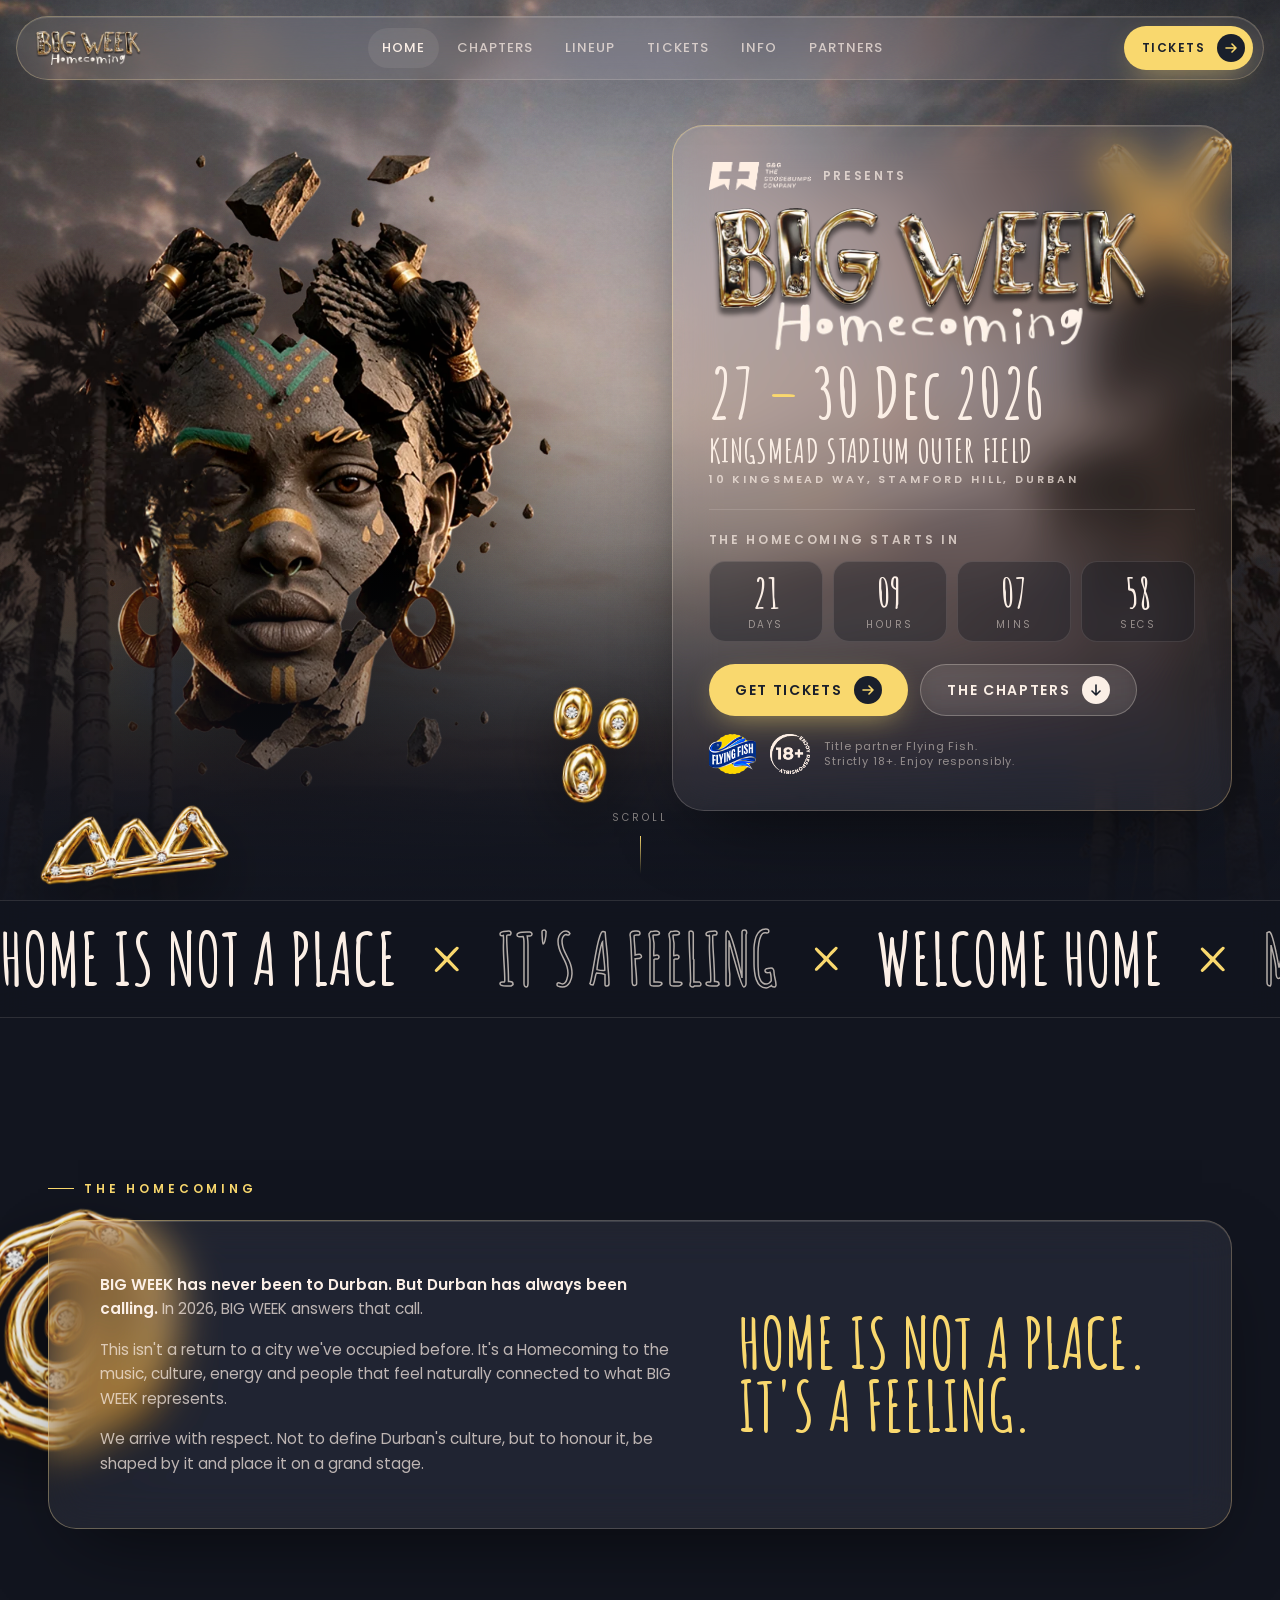
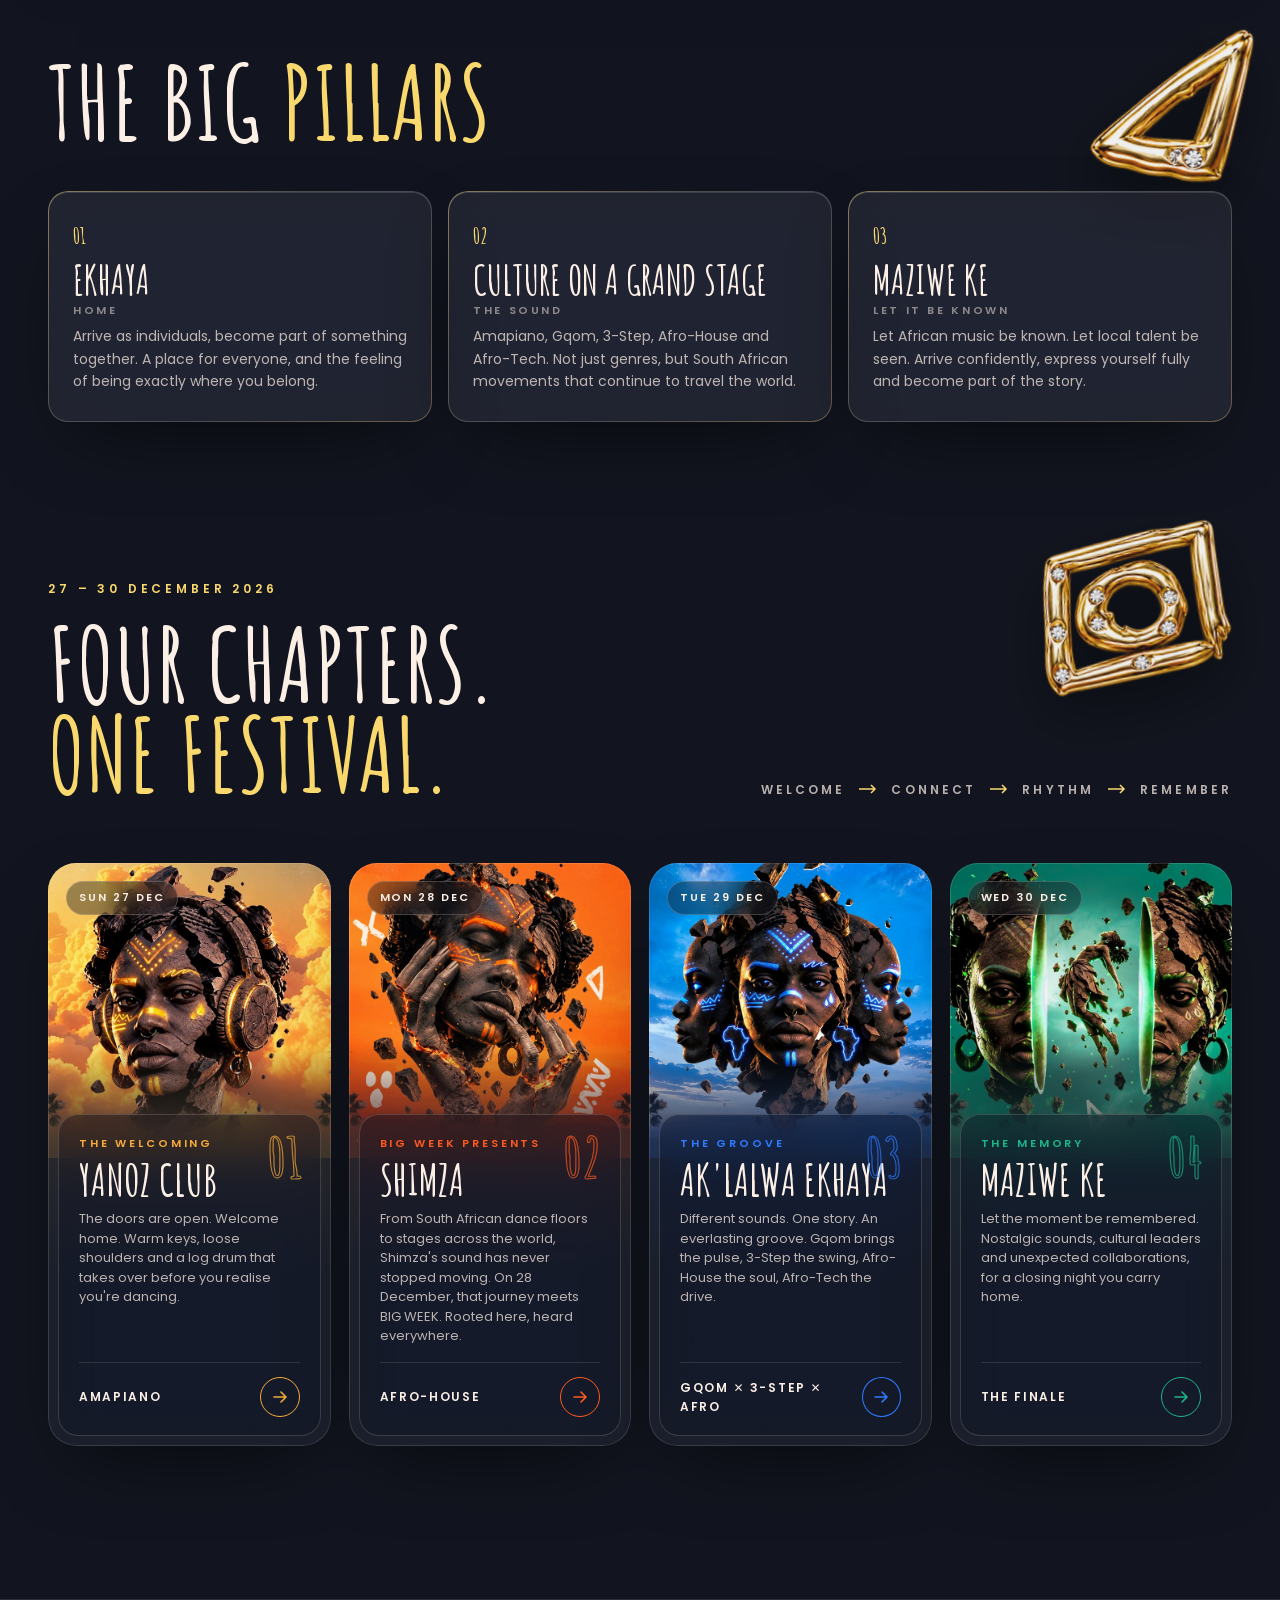
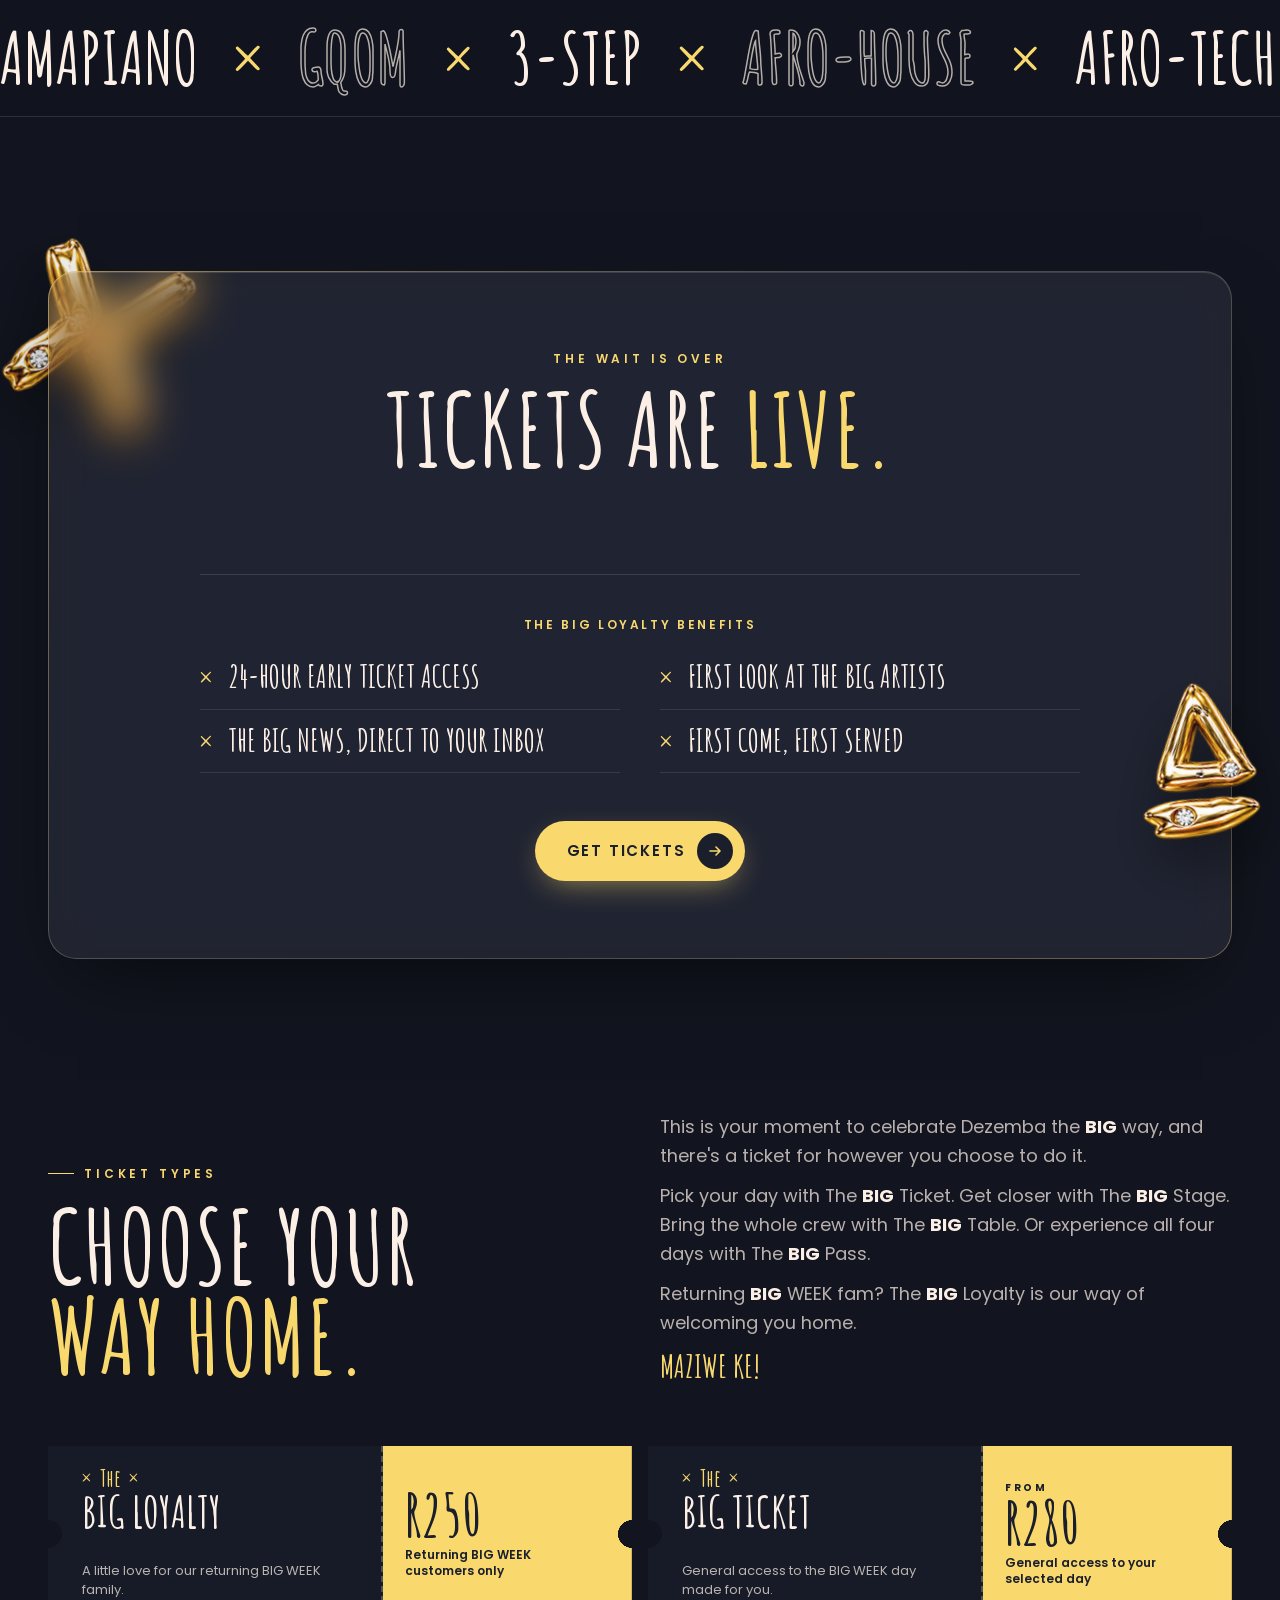
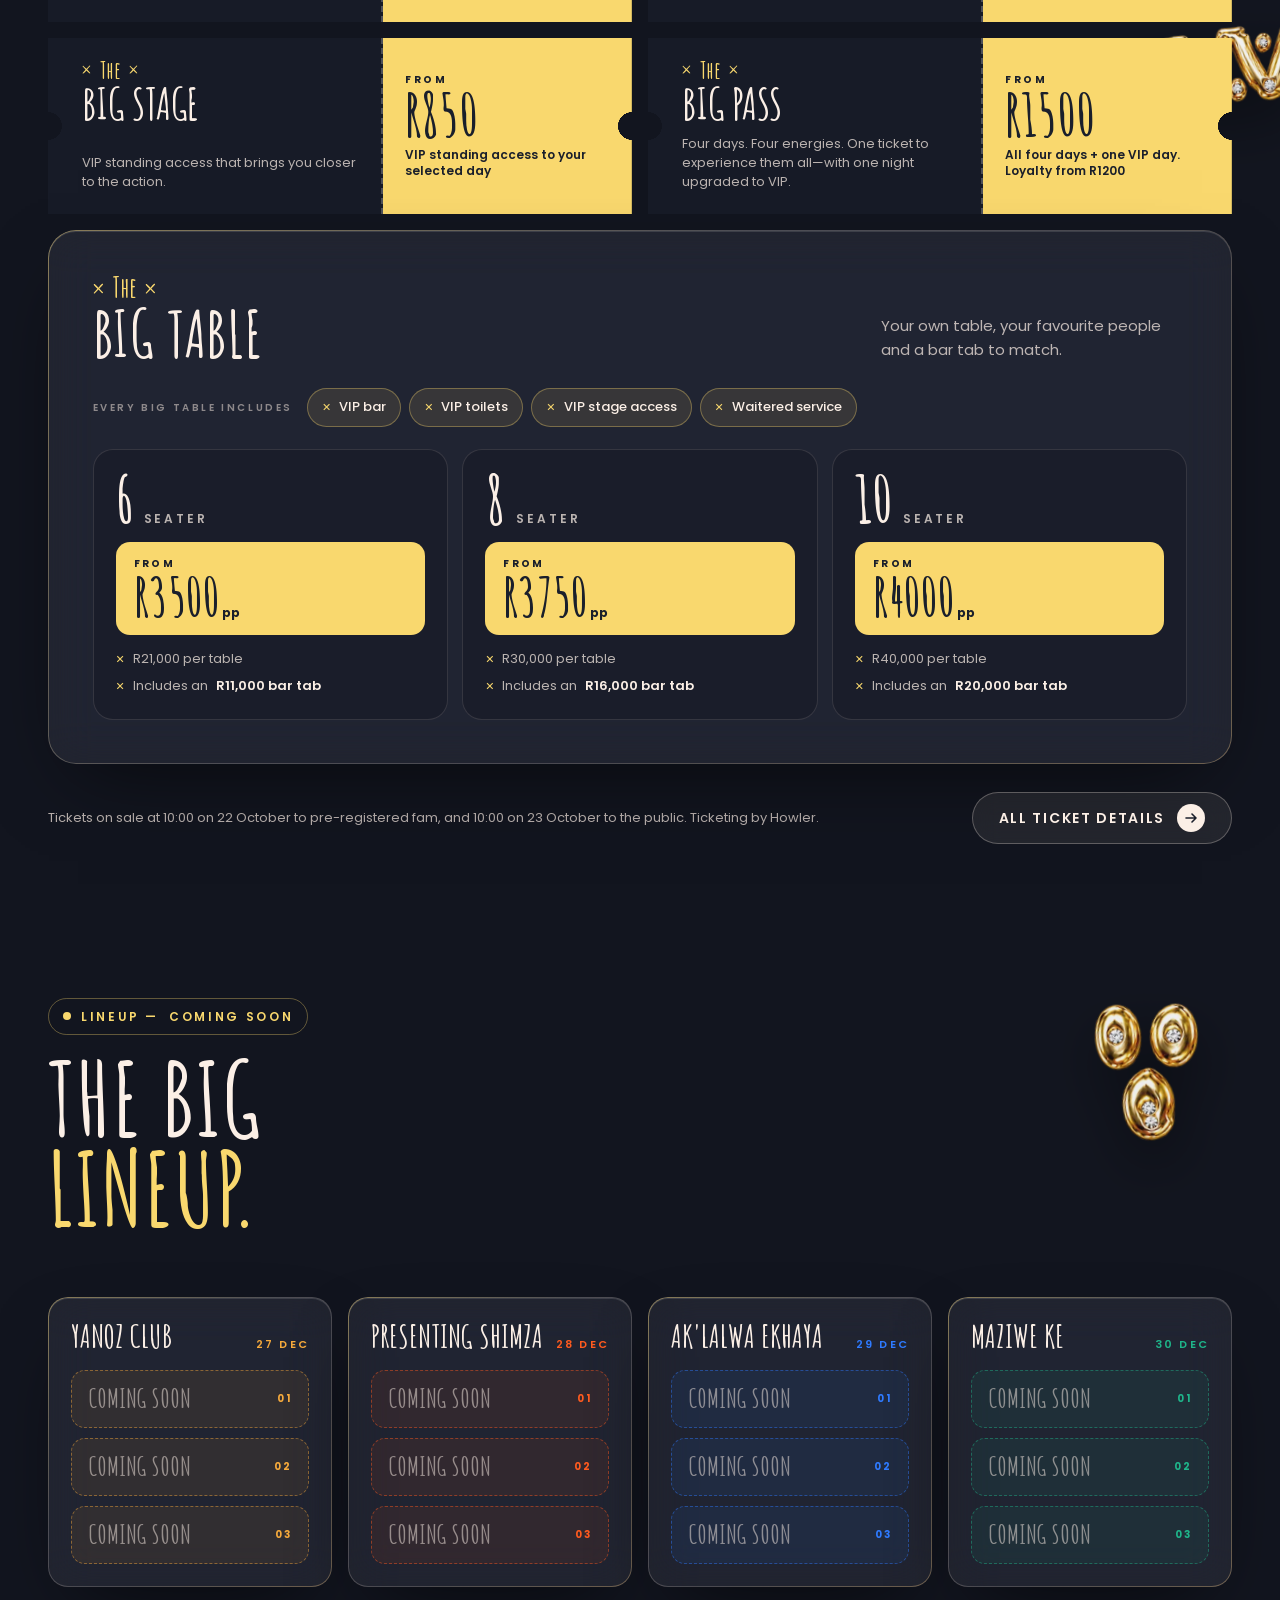
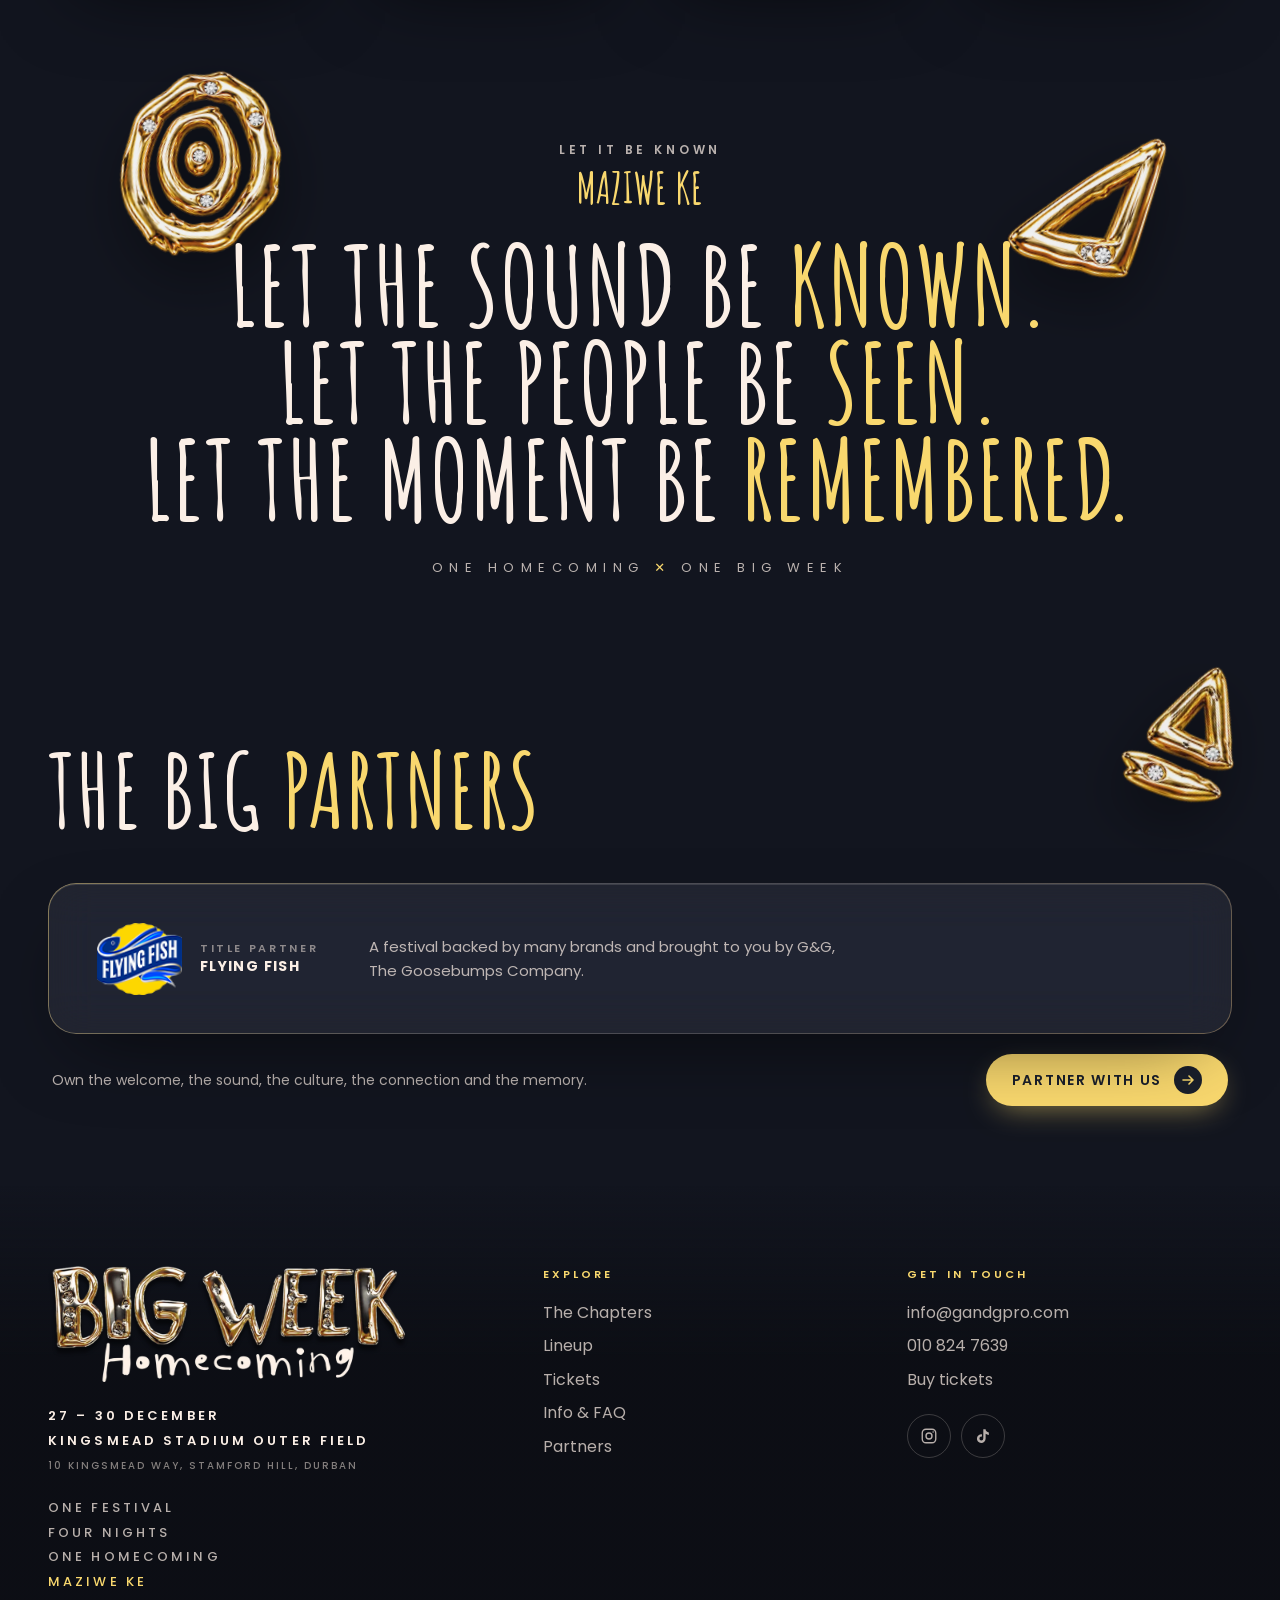
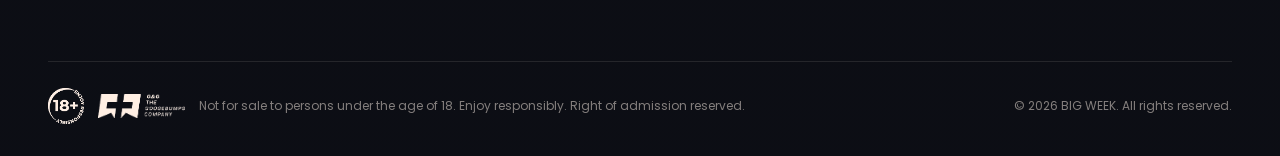
==== commit abd63ec6: "Venue announced (Kingsmead Stadium Outer Field) and on-sale dates 22/23 Oct Countdowns restored; tic" ====
--- a/index.html
+++ b/index.html
@@ -38,11 +38,11 @@
   <link rel="preload" as="image" href="assets/img/sky.jpg" media="(min-width: 761px)">
   <link rel="preload" as="image" href="assets/img/sky-sm.jpg" media="(max-width: 760px)">
   <link rel="preload" as="image" href="assets/img/head.webp" fetchpriority="high">
-  <link rel="stylesheet" href="assets/css/style.css?v=20261014a">
-  <script src="assets/js/config.js?v=20261014a"></script>
-  <script src="assets/js/early.js?v=20261014a"></script>
+  <link rel="stylesheet" href="assets/css/style.css?v=20261019a">
+  <script src="assets/js/config.js?v=20261019a"></script>
+  <script src="assets/js/early.js?v=20261019a"></script>
   <script type="application/ld+json">{"@context":"https://schema.org","@type":"WebSite","name":"BIG WEEK","url":"https://bigweek.co.za/","inLanguage":"en-ZA","publisher":{"@type":"Organization","@id":"https://bigweek.co.za/#organizer","name":"G&G — The Goosebumps Company","email":"info@gandgpro.com","telephone":"+27108247639"}}</script>
-  <script type="application/ld+json">{"@context":"https://schema.org","@type":"Festival","@id":"https://bigweek.co.za/#festival","name":"BIG WEEK 2026 — Homecoming","description":"BIG WEEK Homecoming: four nights of Amapiano, Gqom, 3-Step, Afro-House and Afro-Tech in Durban, 27–30 December 2026. Yanoz Club, BIG WEEK Presents Shimza, Ak'lalwa Ekhaya and Maziwe Ke. Tickets from R250 via Howler.","url":"https://bigweek.co.za/","image":["https://bigweek.co.za/assets/img/og-image.jpg"],"startDate":"2026-12-27T15:00:00+02:00","endDate":"2026-12-31T00:00:00+02:00","eventStatus":"https://schema.org/EventScheduled","eventAttendanceMode":"https://schema.org/OfflineEventAttendanceMode","location":{"@type":"Place","name":"Durban (venue to be announced)","address":{"@type":"PostalAddress","addressLocality":"Durban","addressRegion":"KwaZulu-Natal","addressCountry":"ZA"}},"offers":{"@type":"AggregateOffer","url":"https://bigweek.howler.co.za","priceCurrency":"ZAR","lowPrice":"250","highPrice":"4000","availability":"https://schema.org/InStock","validFrom":"2026-10-08T12:00:00+02:00"},"organizer":{"@type":"Organization","@id":"https://bigweek.co.za/#organizer","name":"G&G — The Goosebumps Company","email":"info@gandgpro.com","telephone":"+27108247639"},"typicalAgeRange":"18-","subEvent":[{"@type":"MusicEvent","name":"Yanoz Club — BIG WEEK 2026","startDate":"2026-12-27T15:00:00+02:00","endDate":"2026-12-28T00:00:00+02:00","description":"The Welcoming. The doors are open. Welcome home. Amapiano.","url":"https://bigweek.co.za/chapters.html#yanoz-club","image":"https://bigweek.co.za/assets/img/chapters/yanoz-club.jpg","eventStatus":"https://schema.org/EventScheduled","eventAttendanceMode":"https://schema.org/OfflineEventAttendanceMode","location":{"@type":"Place","name":"Durban (venue to be announced)","address":{"@type":"PostalAddress","addressLocality":"Durban","addressRegion":"KwaZulu-Natal","addressCountry":"ZA"}},"offers":{"@type":"AggregateOffer","url":"https://bigweek.howler.co.za","priceCurrency":"ZAR","lowPrice":"250","highPrice":"4000","availability":"https://schema.org/InStock","validFrom":"2026-10-08T12:00:00+02:00"},"organizer":{"@id":"https://bigweek.co.za/#organizer"}},{"@type":"MusicEvent","name":"BIG WEEK Presents Shimza — BIG WEEK 2026","startDate":"2026-12-28T15:00:00+02:00","endDate":"2026-12-29T00:00:00+02:00","description":"Rooted here. Heard everywhere. Afro-House and Afro-Tech.","url":"https://bigweek.co.za/chapters.html#shimza","image":"https://bigweek.co.za/assets/img/chapters/shimza.jpg","eventStatus":"https://schema.org/EventScheduled","eventAttendanceMode":"https://schema.org/OfflineEventAttendanceMode","location":{"@type":"Place","name":"Durban (venue to be announced)","address":{"@type":"PostalAddress","addressLocality":"Durban","addressRegion":"KwaZulu-Natal","addressCountry":"ZA"}},"offers":{"@type":"AggregateOffer","url":"https://bigweek.howler.co.za","priceCurrency":"ZAR","lowPrice":"250","highPrice":"4000","availability":"https://schema.org/InStock","validFrom":"2026-10-08T12:00:00+02:00"},"organizer":{"@id":"https://bigweek.co.za/#organizer"}},{"@type":"MusicEvent","name":"Ak'lalwa Ekhaya — BIG WEEK 2026","startDate":"2026-12-29T15:00:00+02:00","endDate":"2026-12-30T00:00:00+02:00","description":"Different sounds. One story. An everlasting groove. Gqom, 3-Step, Afro-House and Afro-Tech.","url":"https://bigweek.co.za/chapters.html#aklalwa-ekhaya","image":"https://bigweek.co.za/assets/img/chapters/aklalwa-ekhaya.jpg","eventStatus":"https://schema.org/EventScheduled","eventAttendanceMode":"https://schema.org/OfflineEventAttendanceMode","location":{"@type":"Place","name":"Durban (venue to be announced)","address":{"@type":"PostalAddress","addressLocality":"Durban","addressRegion":"KwaZulu-Natal","addressCountry":"ZA"}},"offers":{"@type":"AggregateOffer","url":"https://bigweek.howler.co.za","priceCurrency":"ZAR","lowPrice":"250","highPrice":"4000","availability":"https://schema.org/InStock","validFrom":"2026-10-08T12:00:00+02:00"},"organizer":{"@id":"https://bigweek.co.za/#organizer"}},{"@type":"MusicEvent","name":"Maziwe Ke — BIG WEEK 2026","startDate":"2026-12-30T15:00:00+02:00","endDate":"2026-12-31T00:00:00+02:00","description":"The Memory. Let the moment be remembered. The BIG WEEK finale.","url":"https://bigweek.co.za/chapters.html#maziwe-ke","image":"https://bigweek.co.za/assets/img/chapters/maziwe-ke.jpg","eventStatus":"https://schema.org/EventScheduled","eventAttendanceMode":"https://schema.org/OfflineEventAttendanceMode","location":{"@type":"Place","name":"Durban (venue to be announced)","address":{"@type":"PostalAddress","addressLocality":"Durban","addressRegion":"KwaZulu-Natal","addressCountry":"ZA"}},"offers":{"@type":"AggregateOffer","url":"https://bigweek.howler.co.za","priceCurrency":"ZAR","lowPrice":"250","highPrice":"4000","availability":"https://schema.org/InStock","validFrom":"2026-10-08T12:00:00+02:00"},"organizer":{"@id":"https://bigweek.co.za/#organizer"}}]}</script>
+  <script type="application/ld+json">{"@context":"https://schema.org","@type":"Festival","@id":"https://bigweek.co.za/#festival","name":"BIG WEEK 2026 — Homecoming","description":"BIG WEEK Homecoming: four nights of Amapiano, Gqom, 3-Step, Afro-House and Afro-Tech in Durban, 27–30 December 2026. Yanoz Club, BIG WEEK Presents Shimza, Ak'lalwa Ekhaya and Maziwe Ke. Tickets from R250 via Howler.","url":"https://bigweek.co.za/","image":["https://bigweek.co.za/assets/img/og-image.jpg"],"startDate":"2026-12-27T15:00:00+02:00","endDate":"2026-12-31T00:00:00+02:00","eventStatus":"https://schema.org/EventScheduled","eventAttendanceMode":"https://schema.org/OfflineEventAttendanceMode","location":{"@type":"Place","name":"Kingsmead Stadium Outer Field","address":{"@type":"PostalAddress","streetAddress":"10 Kingsmead Way, Stamford Hill","addressLocality":"Durban","addressRegion":"KwaZulu-Natal","addressCountry":"ZA"}},"offers":{"@type":"AggregateOffer","url":"https://bigweek.howler.co.za","priceCurrency":"ZAR","lowPrice":"250","highPrice":"4000","availability":"https://schema.org/InStock","validFrom":"2026-10-22T10:00:00+02:00"},"organizer":{"@type":"Organization","@id":"https://bigweek.co.za/#organizer","name":"G&G — The Goosebumps Company","email":"info@gandgpro.com","telephone":"+27108247639"},"typicalAgeRange":"18-","subEvent":[{"@type":"MusicEvent","name":"Yanoz Club — BIG WEEK 2026","startDate":"2026-12-27T15:00:00+02:00","endDate":"2026-12-28T00:00:00+02:00","description":"The Welcoming. The doors are open. Welcome home. Amapiano.","url":"https://bigweek.co.za/chapters.html#yanoz-club","image":"https://bigweek.co.za/assets/img/chapters/yanoz-club.jpg","eventStatus":"https://schema.org/EventScheduled","eventAttendanceMode":"https://schema.org/OfflineEventAttendanceMode","location":{"@type":"Place","name":"Kingsmead Stadium Outer Field","address":{"@type":"PostalAddress","streetAddress":"10 Kingsmead Way, Stamford Hill","addressLocality":"Durban","addressRegion":"KwaZulu-Natal","addressCountry":"ZA"}},"offers":{"@type":"AggregateOffer","url":"https://bigweek.howler.co.za","priceCurrency":"ZAR","lowPrice":"250","highPrice":"4000","availability":"https://schema.org/InStock","validFrom":"2026-10-22T10:00:00+02:00"},"organizer":{"@id":"https://bigweek.co.za/#organizer"}},{"@type":"MusicEvent","name":"BIG WEEK Presents Shimza — BIG WEEK 2026","startDate":"2026-12-28T15:00:00+02:00","endDate":"2026-12-29T00:00:00+02:00","description":"Rooted here. Heard everywhere. Afro-House and Afro-Tech.","url":"https://bigweek.co.za/chapters.html#shimza","image":"https://bigweek.co.za/assets/img/chapters/shimza.jpg","eventStatus":"https://schema.org/EventScheduled","eventAttendanceMode":"https://schema.org/OfflineEventAttendanceMode","location":{"@type":"Place","name":"Kingsmead Stadium Outer Field","address":{"@type":"PostalAddress","streetAddress":"10 Kingsmead Way, Stamford Hill","addressLocality":"Durban","addressRegion":"KwaZulu-Natal","addressCountry":"ZA"}},"offers":{"@type":"AggregateOffer","url":"https://bigweek.howler.co.za","priceCurrency":"ZAR","lowPrice":"250","highPrice":"4000","availability":"https://schema.org/InStock","validFrom":"2026-10-22T10:00:00+02:00"},"organizer":{"@id":"https://bigweek.co.za/#organizer"}},{"@type":"MusicEvent","name":"Ak'lalwa Ekhaya — BIG WEEK 2026","startDate":"2026-12-29T15:00:00+02:00","endDate":"2026-12-30T00:00:00+02:00","description":"Different sounds. One story. An everlasting groove. Gqom, 3-Step, Afro-House and Afro-Tech.","url":"https://bigweek.co.za/chapters.html#aklalwa-ekhaya","image":"https://bigweek.co.za/assets/img/chapters/aklalwa-ekhaya.jpg","eventStatus":"https://schema.org/EventScheduled","eventAttendanceMode":"https://schema.org/OfflineEventAttendanceMode","location":{"@type":"Place","name":"Kingsmead Stadium Outer Field","address":{"@type":"PostalAddress","streetAddress":"10 Kingsmead Way, Stamford Hill","addressLocality":"Durban","addressRegion":"KwaZulu-Natal","addressCountry":"ZA"}},"offers":{"@type":"AggregateOffer","url":"https://bigweek.howler.co.za","priceCurrency":"ZAR","lowPrice":"250","highPrice":"4000","availability":"https://schema.org/InStock","validFrom":"2026-10-22T10:00:00+02:00"},"organizer":{"@id":"https://bigweek.co.za/#organizer"}},{"@type":"MusicEvent","name":"Maziwe Ke — BIG WEEK 2026","startDate":"2026-12-30T15:00:00+02:00","endDate":"2026-12-31T00:00:00+02:00","description":"The Memory. Let the moment be remembered. The BIG WEEK finale.","url":"https://bigweek.co.za/chapters.html#maziwe-ke","image":"https://bigweek.co.za/assets/img/chapters/maziwe-ke.jpg","eventStatus":"https://schema.org/EventScheduled","eventAttendanceMode":"https://schema.org/OfflineEventAttendanceMode","location":{"@type":"Place","name":"Kingsmead Stadium Outer Field","address":{"@type":"PostalAddress","streetAddress":"10 Kingsmead Way, Stamford Hill","addressLocality":"Durban","addressRegion":"KwaZulu-Natal","addressCountry":"ZA"}},"offers":{"@type":"AggregateOffer","url":"https://bigweek.howler.co.za","priceCurrency":"ZAR","lowPrice":"250","highPrice":"4000","availability":"https://schema.org/InStock","validFrom":"2026-10-22T10:00:00+02:00"},"organizer":{"@id":"https://bigweek.co.za/#organizer"}}]}</script>
 </head>
 <body data-state="prereg">
   <a class="skip-link" href="#main">Skip to content</a>
@@ -110,7 +110,7 @@
           <h1 id="hero-title" class="sr-only">BIG WEEK Homecoming — 27 to 30 December 2026, Durban</h1>
           <img class="hero__logo" src="assets/img/logo-lockup.webp" alt="" width="900" height="290" fetchpriority="high">
           <p class="hero__dates">27 <span class="dash">–</span> 30 Dec 2026</p>
-          <p class="hero__place">Venue coming soon</p>
+          <p class="hero__place"><span class="hero__venue">Kingsmead Stadium Outer Field</span><span class="hero__addr">10 Kingsmead Way, Stamford Hill, Durban</span></p>
 
           <div class="status">
             <p class="status__label" data-countdown-label>Pre-registration closes in</p>
@@ -262,7 +262,7 @@
     <section class="section" id="pre-register" aria-labelledby="onsale-title">
       <div class="wrap">
         <div class="onsale glass reveal">
-          <span class="eyebrow eyebrow--plain onsale__eyebrow" data-show="prereg closed"><span data-date>On sale to pre-registered fam</span><span class="x-mark" data-date></span><span data-date>8 October, 12:00</span><span data-tbc>On-sale date coming soon</span></span>
+          <span class="eyebrow eyebrow--plain onsale__eyebrow" data-show="prereg closed"><span data-date>On sale to pre-registered fam</span><span class="x-mark" data-date></span><span data-date>22 October, 10:00</span><span data-tbc>On-sale date coming soon</span></span>
           <span class="eyebrow eyebrow--plain" data-show="loyalty onsale">The wait is over</span>
           <h2 id="onsale-title" class="display h-lg onsale__title" data-show="prereg closed">Tickets drop <span class="accent">soon.</span></h2>
           <h2 class="display h-lg onsale__title" data-show="loyalty onsale">Tickets are <span class="accent">live.</span></h2>
@@ -286,10 +286,10 @@
 
           <div class="onsale__cta">
             <a class="btn btn--lg" data-show="prereg" data-link="preRegister" href="#pre-register">Pre-Register Now <span class="btn__arrow" aria-hidden="true"><svg width="12" height="12" viewBox="0 0 12 12" fill="none"><path d="M1 6h10M7 2l4 4-4 4" stroke="currentColor" stroke-width="1.6" stroke-linecap="round" stroke-linejoin="round"/></svg></span></a>
-            <p class="onsale__closed" data-show="closed">On-sale date coming soon.</p>
+            <p class="onsale__closed" data-show="closed">Public sale opens 23 October, 10:00.</p>
             <a class="btn btn--lg" data-show="loyalty onsale" data-link="tickets" href="tickets.html">Get Tickets <span class="btn__arrow" aria-hidden="true"><svg width="12" height="12" viewBox="0 0 12 12" fill="none"><path d="M1 6h10M7 2l4 4-4 4" stroke="currentColor" stroke-width="1.6" stroke-linecap="round" stroke-linejoin="round"/></svg></span></a>
             <p class="onsale__note" data-show="prereg">Pre-registration closes 4 October at midnight. Early access does not guarantee an Early Bird ticket; tickets are first come, first served. Loyalty customers must still pre-register to receive 24-hour early access.</p>
-            <p class="onsale__note" data-show="closed">Pre-registration is now closed. Pre-registered fam get first access when tickets go on sale, followed by the public. Follow @bigweekfestival for the on-sale announcement. Early access does not guarantee an Early Bird ticket; tickets are first come, first served.</p>
+            <p class="onsale__note" data-show="closed">Pre-registration is now closed. Pre-registered fam get first access at 10:00 on 22 October; everyone else from 10:00 on 23 October. Early access does not guarantee an Early Bird ticket; tickets are first come, first served.</p>
           </div>
         </div>
       </div>
@@ -357,7 +357,7 @@
         </div>
 
         <div class="tickets__foot reveal">
-          <span>On-sale date coming soon. Pre-registered fam get first access. Ticketing by Howler.</span>
+          <span>Tickets on sale at 10:00 on 22 October to pre-registered fam, and 10:00 on 23 October to the public. Ticketing by Howler.</span>
           <a class="btn btn--ghost" href="tickets.html">All ticket details <span class="btn__arrow" aria-hidden="true"><svg width="12" height="12" viewBox="0 0 12 12" fill="none"><path d="M1 6h10M7 2l4 4-4 4" stroke="currentColor" stroke-width="1.6" stroke-linecap="round" stroke-linejoin="round"/></svg></span></a>
         </div>
       </div>
@@ -431,7 +431,7 @@
       <div class="footer__top">
         <div>
           <img class="footer__logo" src="assets/img/logo-lockup.webp" alt="BIG WEEK Homecoming" width="900" height="290" loading="lazy">
-          <p class="footer__tag"><b>27 – 30 December</b><br><b>Venue Coming Soon</b></p>
+          <p class="footer__tag"><b>27 – 30 December</b><br><b>Kingsmead Stadium Outer Field</b><br><span class="footer__addr">10 Kingsmead Way, Stamford Hill, Durban</span></p>
           <p class="footer__tag">One Festival<br>Four Nights<br>One Homecoming<br><span class="accent">Maziwe Ke</span></p>
         </div>
         <div>
@@ -467,6 +467,6 @@
       </div>
     </div>
   </footer>
-  <script src="assets/js/main.js?v=20261014a"></script>
+  <script src="assets/js/main.js?v=20261019a"></script>
 </body>
 </html>
--- a/assets/css/style.css
+++ b/assets/css/style.css
@@ -151,7 +151,8 @@
 .eyebrow::before { content: ""; width: 26px; height: 1px; background: currentColor; }
 .eyebrow--plain::before { display: none; }
 .dateline { display: flex; flex-direction: column; gap: 4px; margin: 0; font-size: 12px; font-weight: 600; letter-spacing: 0.32em; text-transform: uppercase; color: var(--butter); }
-.dateline span + span { color: var(--text-dim); }
+.dateline .dateline__venue { color: var(--cream); font-size: 14px; letter-spacing: 0.24em; margin-top: 4px; }
+.dateline .dateline__addr { color: var(--text-dim); font-size: 10px; letter-spacing: 0.24em; font-weight: 500; }
 .eyebrow .x-mark { font-size: 14px; }
 
 .display {
@@ -290,7 +291,9 @@
 }
 .hero__dates .dash { color: var(--butter); }
 .hero__place { margin: 10px 0 0; font-size: 13px; letter-spacing: 0.42em; text-transform: uppercase; font-weight: 600; }
-.hero__place { color: var(--text-dim); }
+.hero__place { display: flex; flex-direction: column; gap: 4px; }
+.hero__venue { font-family: var(--font-display); font-weight: 700; font-size: clamp(30px, 2.6vw, 38px); line-height: 1; letter-spacing: 0.02em; color: var(--cream); }
+.hero__addr { font-size: 11px; letter-spacing: 0.26em; color: var(--text-dim); }
 
 .status { margin-top: 20px; padding-top: 20px; border-top: 1px solid rgba(251, 239, 230, 0.14); }
 .status__label { font-size: 12px; font-weight: 600; letter-spacing: 0.22em; text-transform: uppercase; color: var(--text-dim); margin: 0 0 12px; }
@@ -523,6 +526,7 @@
 .footer__logo { width: min(360px, 100%); height: auto; margin-bottom: 22px; }
 .footer__tag { margin: 0 0 18px; font-size: 13px; font-weight: 500; letter-spacing: 0.24em; text-transform: uppercase; line-height: 1.9; color: var(--text-dim); }
 .footer__tag b { color: var(--cream); font-weight: 600; }
+.footer__addr { font-size: 10px; letter-spacing: 0.2em; color: var(--text-faint); }
 .socials { display: flex; gap: 10px; margin-top: 22px; }
 .socials a { display: grid; place-items: center; width: 44px; height: 44px; border-radius: 50%; border: 1px solid rgba(251, 239, 230, 0.2); color: var(--cream); transition: all 0.3s var(--ease); }
 .socials a:hover { background: var(--butter); border-color: var(--butter); color: var(--navy); }
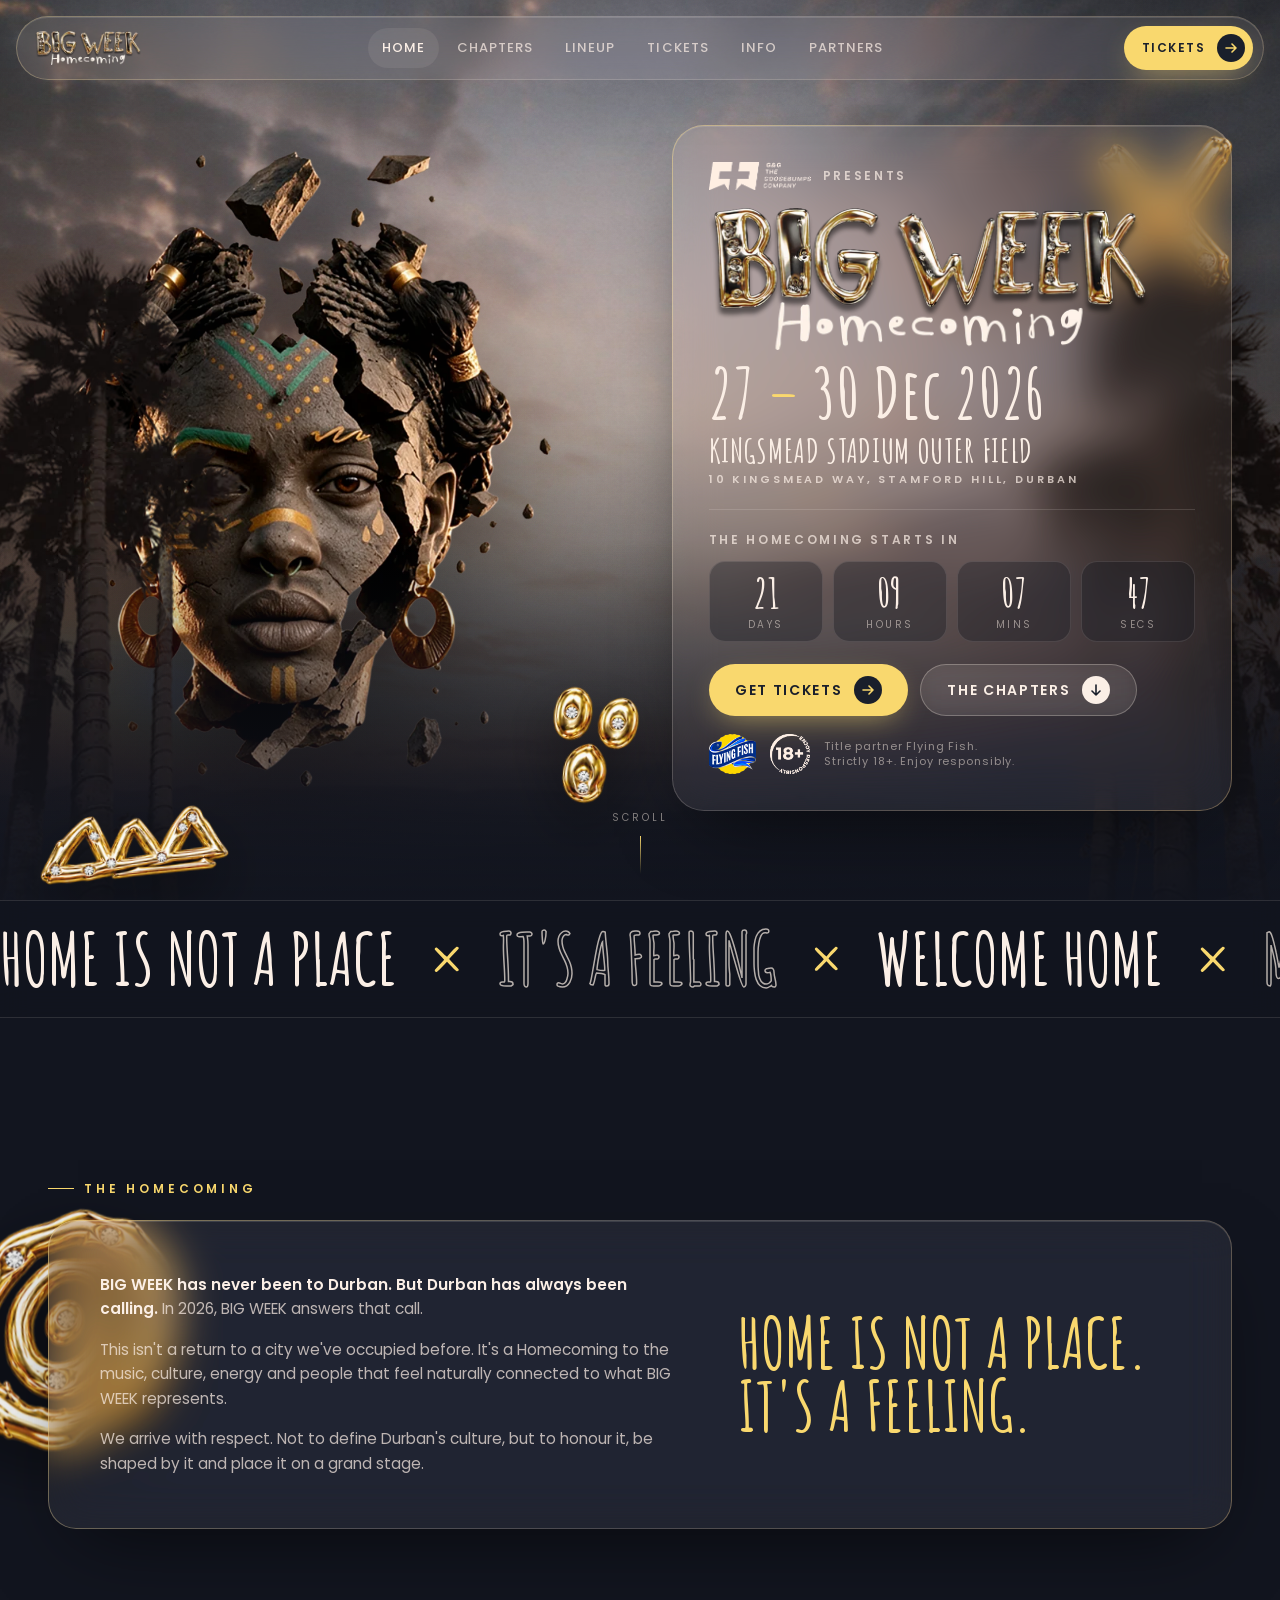
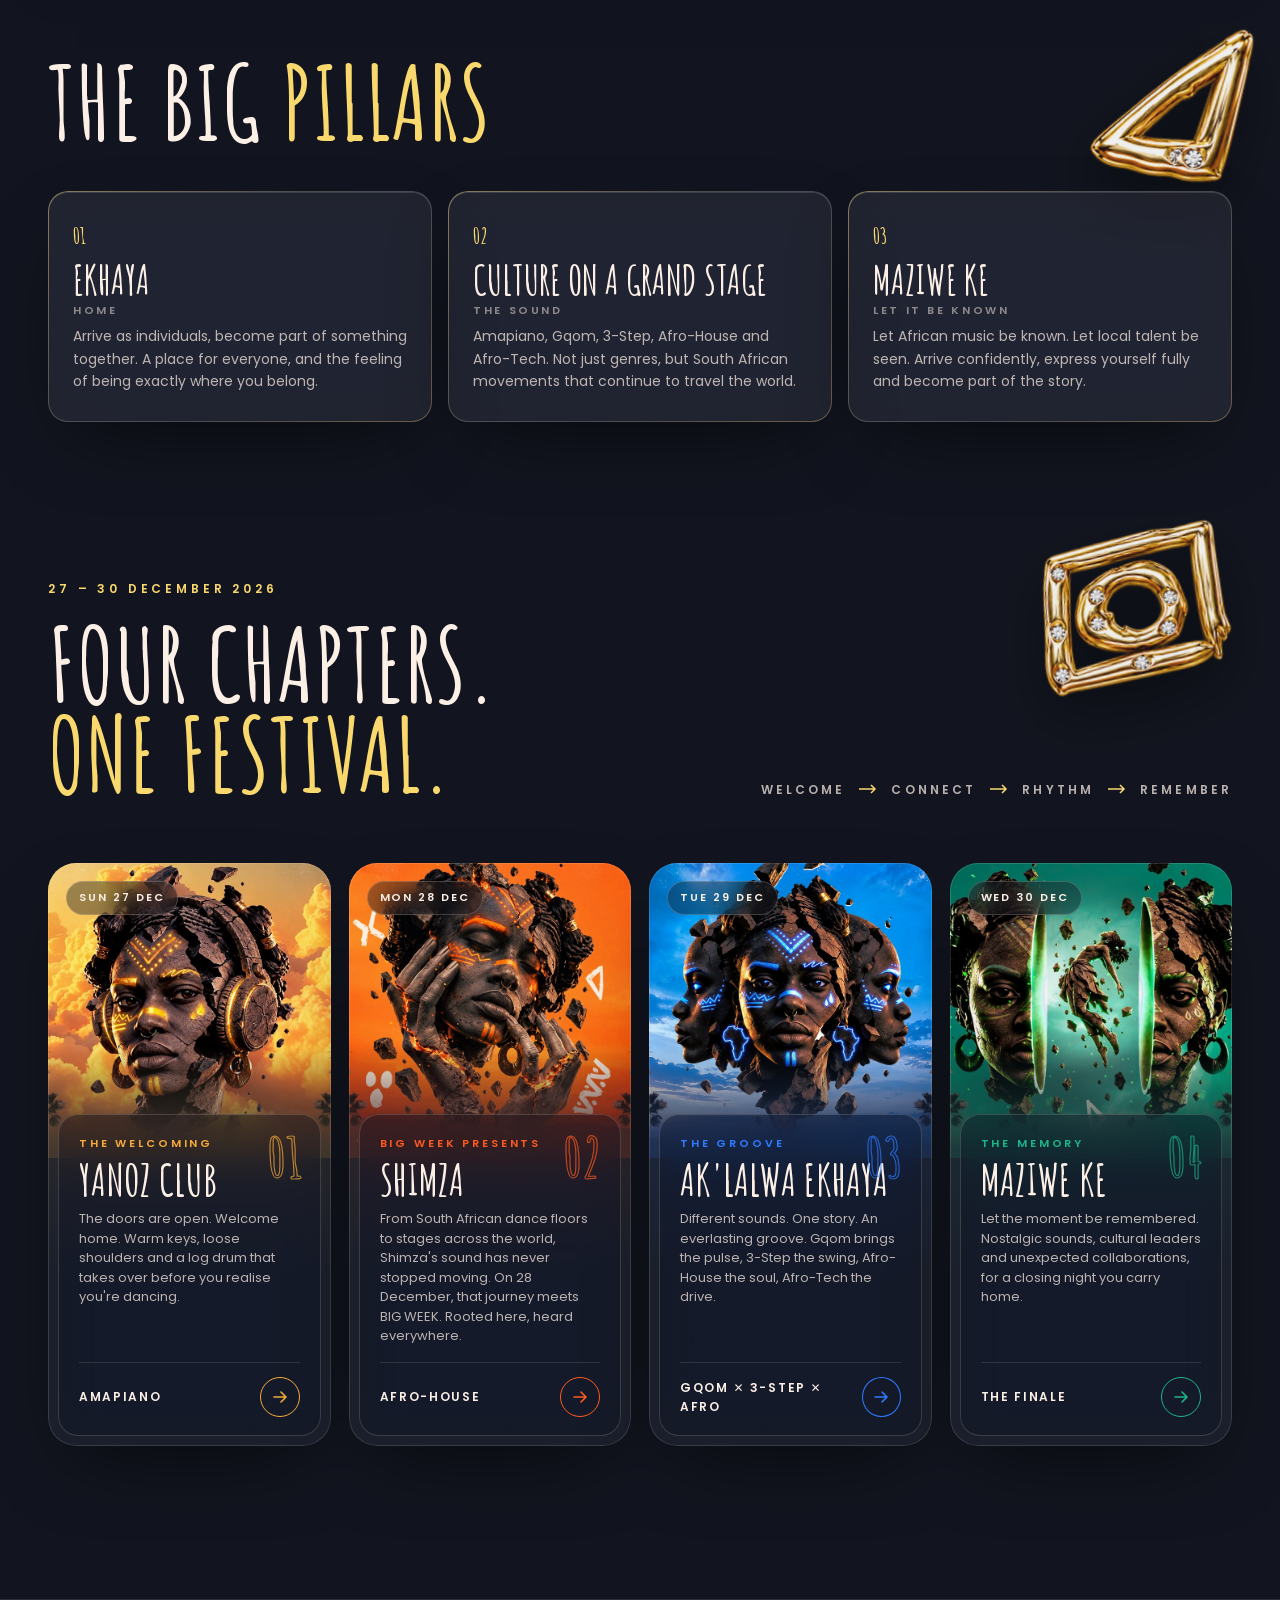
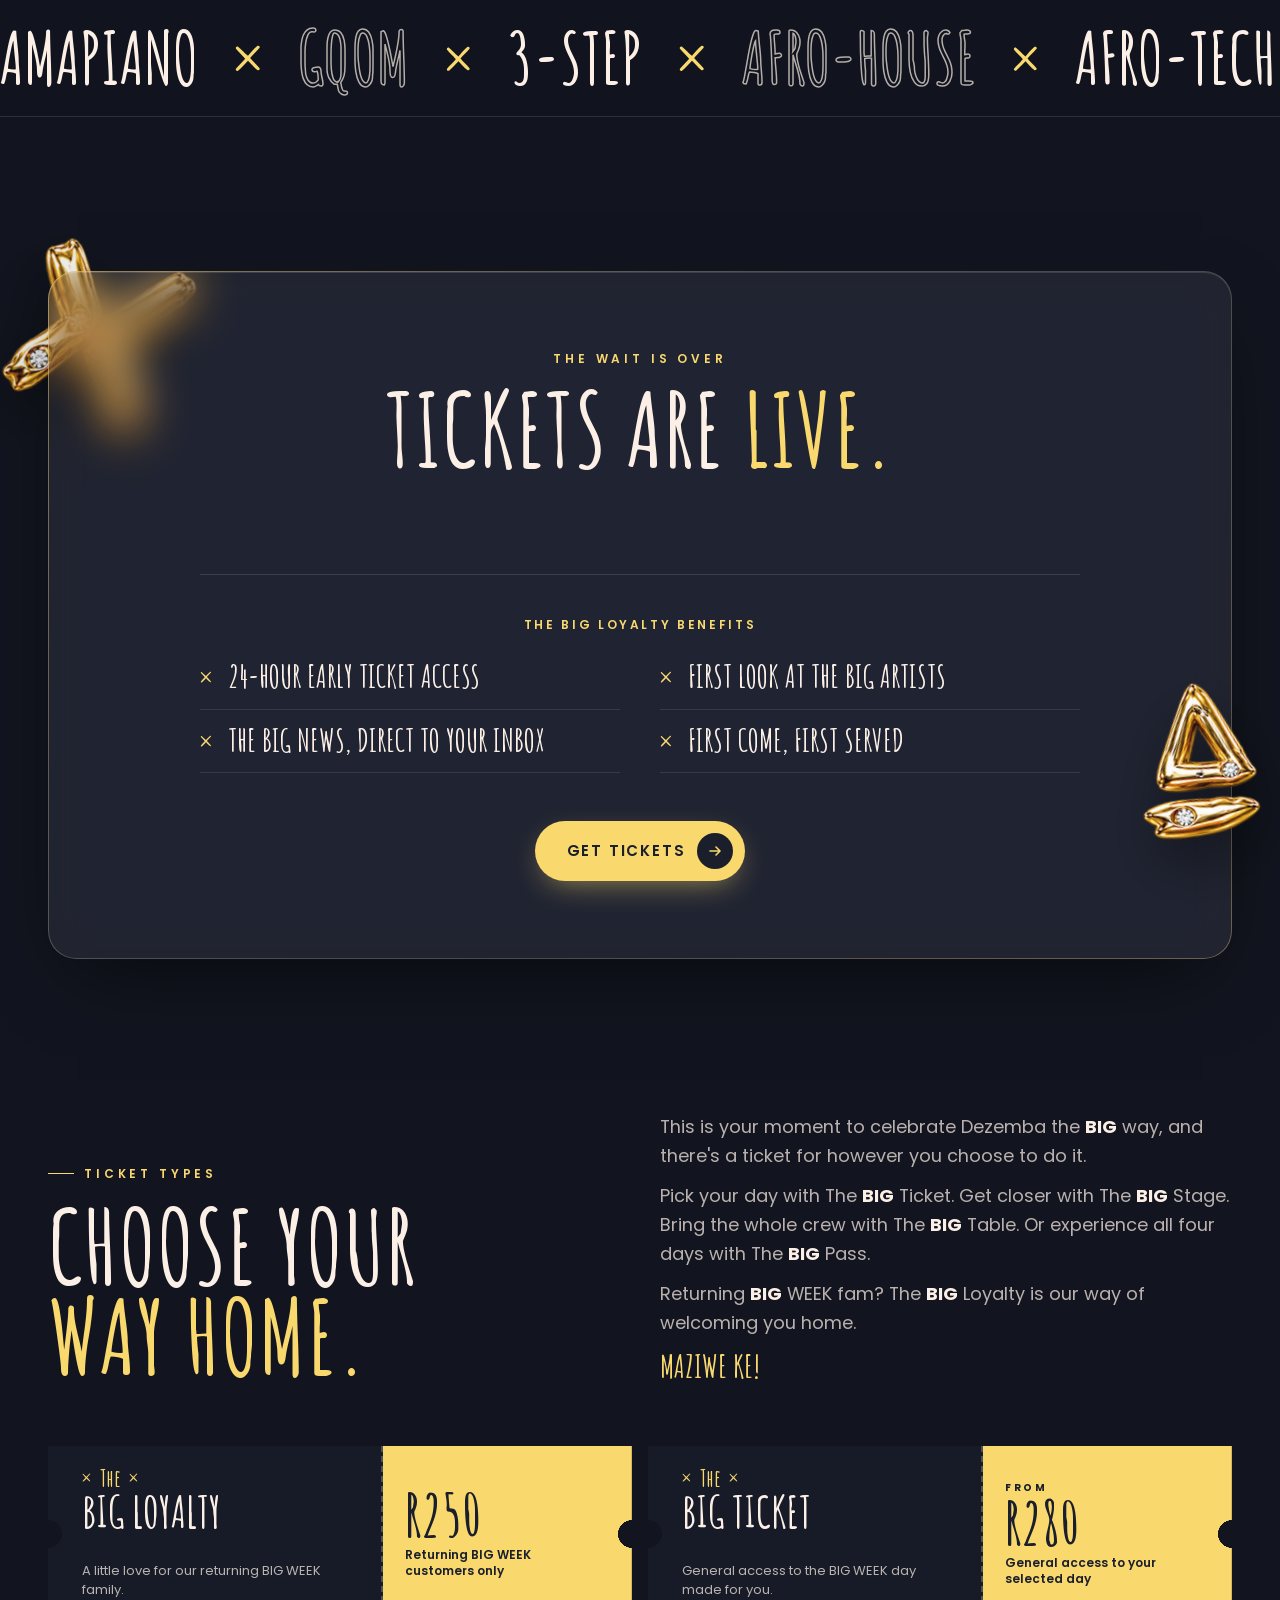
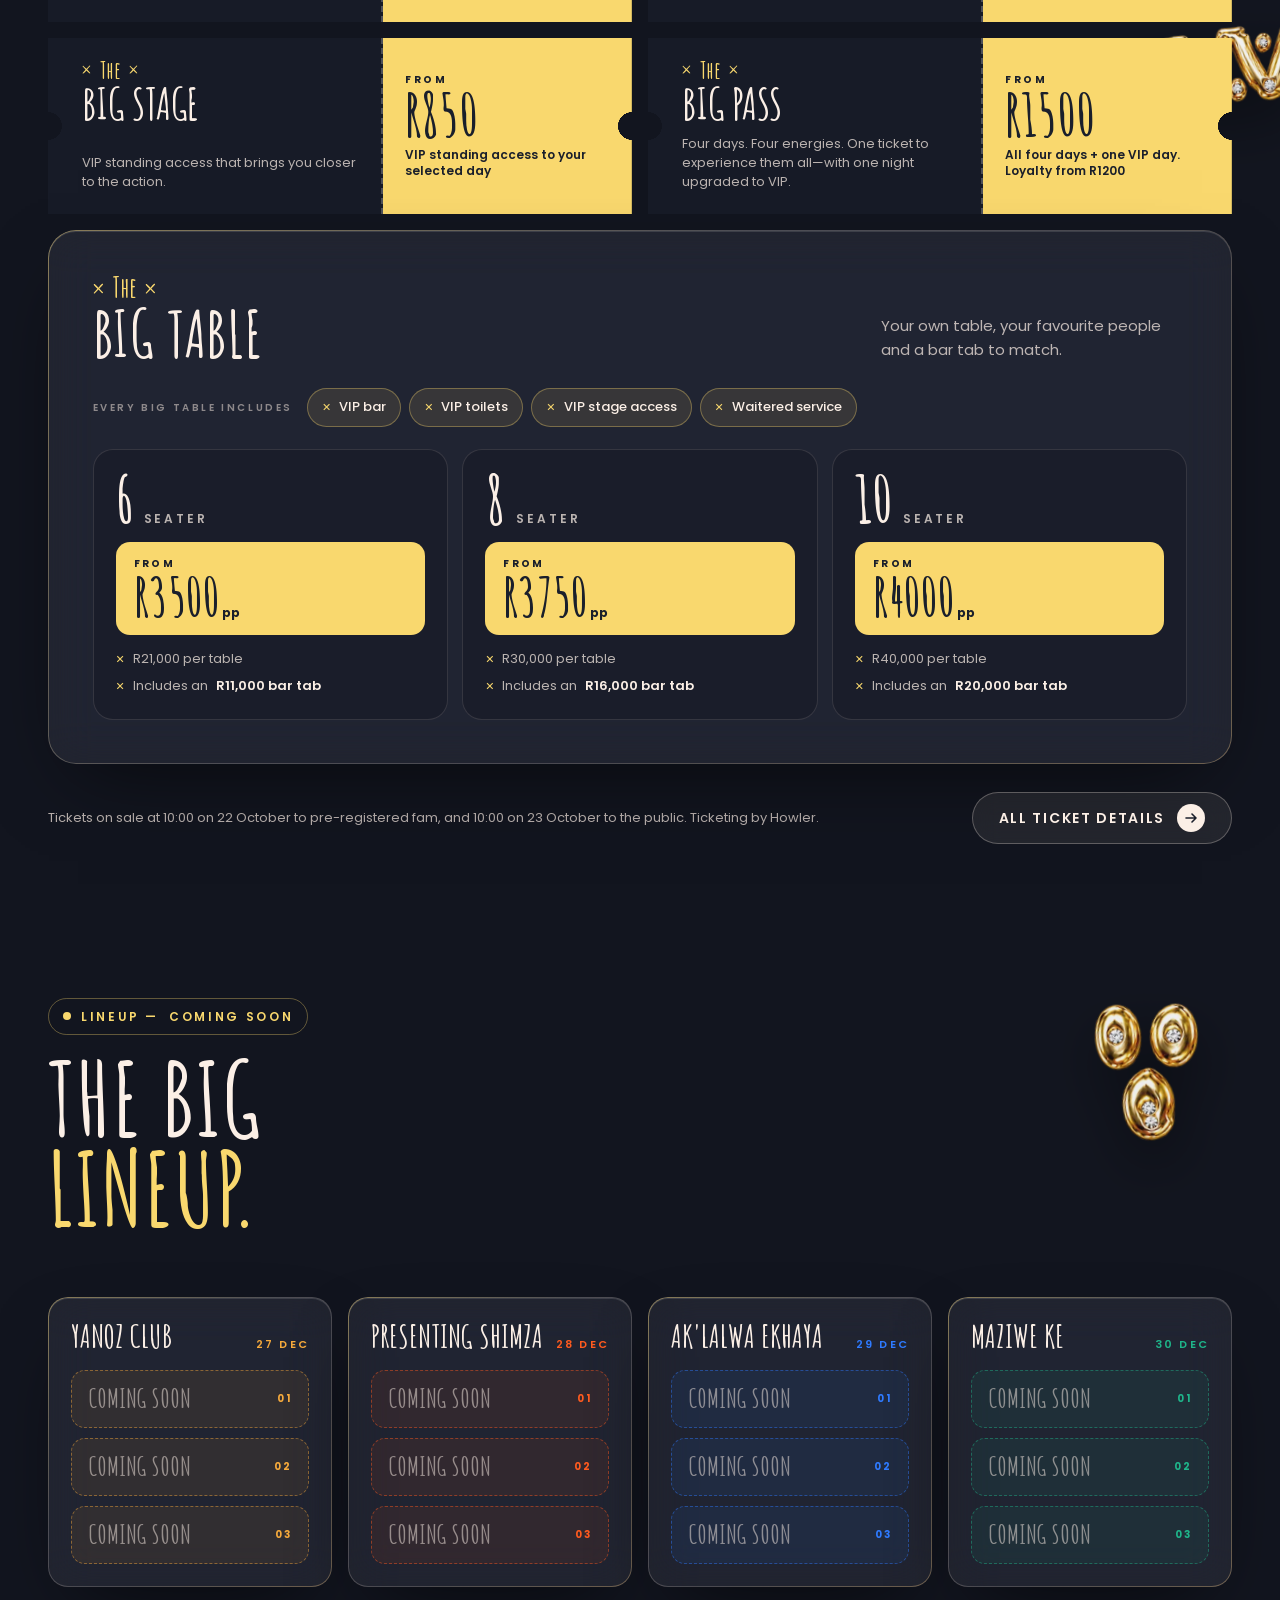
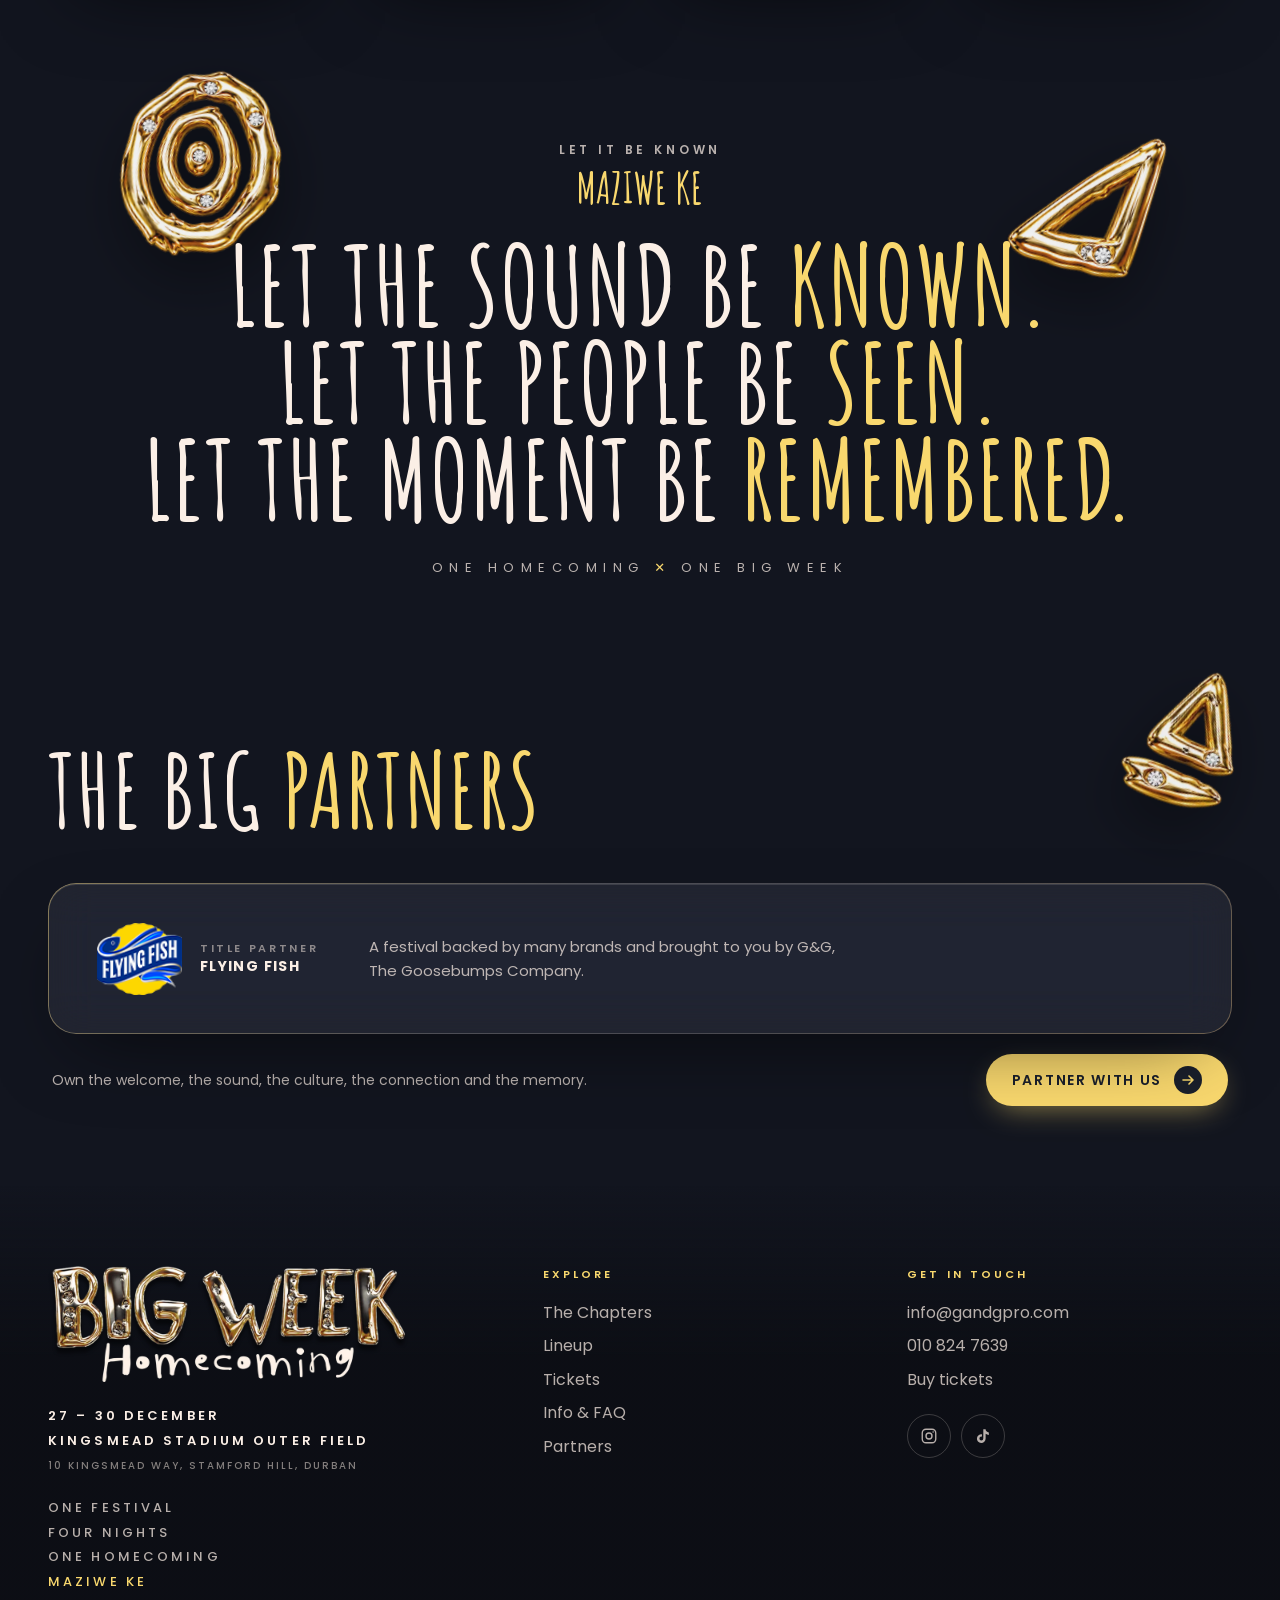
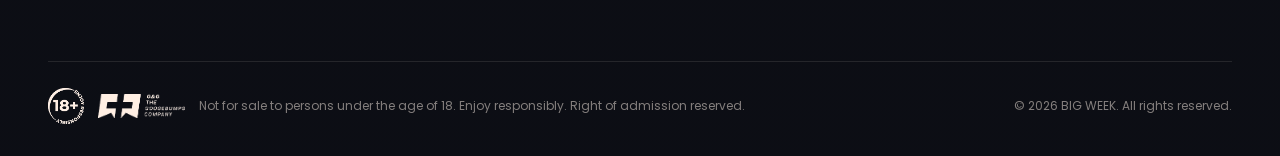
==== commit ce7eb5a1: "Ticket buttons link to the Howler event page (bigweek.howler.co.za/bigweek) Co-Authored-By: Claude O" ====
--- a/index.html
+++ b/index.html
@@ -38,11 +38,11 @@
   <link rel="preload" as="image" href="assets/img/sky.jpg" media="(min-width: 761px)">
   <link rel="preload" as="image" href="assets/img/sky-sm.jpg" media="(max-width: 760px)">
   <link rel="preload" as="image" href="assets/img/head.webp" fetchpriority="high">
-  <link rel="stylesheet" href="assets/css/style.css?v=20261019a">
-  <script src="assets/js/config.js?v=20261019a"></script>
-  <script src="assets/js/early.js?v=20261019a"></script>
+  <link rel="stylesheet" href="assets/css/style.css?v=20261022a">
+  <script src="assets/js/config.js?v=20261022a"></script>
+  <script src="assets/js/early.js?v=20261022a"></script>
   <script type="application/ld+json">{"@context":"https://schema.org","@type":"WebSite","name":"BIG WEEK","url":"https://bigweek.co.za/","inLanguage":"en-ZA","publisher":{"@type":"Organization","@id":"https://bigweek.co.za/#organizer","name":"G&G — The Goosebumps Company","email":"info@gandgpro.com","telephone":"+27108247639"}}</script>
-  <script type="application/ld+json">{"@context":"https://schema.org","@type":"Festival","@id":"https://bigweek.co.za/#festival","name":"BIG WEEK 2026 — Homecoming","description":"BIG WEEK Homecoming: four nights of Amapiano, Gqom, 3-Step, Afro-House and Afro-Tech in Durban, 27–30 December 2026. Yanoz Club, BIG WEEK Presents Shimza, Ak'lalwa Ekhaya and Maziwe Ke. Tickets from R250 via Howler.","url":"https://bigweek.co.za/","image":["https://bigweek.co.za/assets/img/og-image.jpg"],"startDate":"2026-12-27T15:00:00+02:00","endDate":"2026-12-31T00:00:00+02:00","eventStatus":"https://schema.org/EventScheduled","eventAttendanceMode":"https://schema.org/OfflineEventAttendanceMode","location":{"@type":"Place","name":"Kingsmead Stadium Outer Field","address":{"@type":"PostalAddress","streetAddress":"10 Kingsmead Way, Stamford Hill","addressLocality":"Durban","addressRegion":"KwaZulu-Natal","addressCountry":"ZA"}},"offers":{"@type":"AggregateOffer","url":"https://bigweek.howler.co.za","priceCurrency":"ZAR","lowPrice":"250","highPrice":"4000","availability":"https://schema.org/InStock","validFrom":"2026-10-22T10:00:00+02:00"},"organizer":{"@type":"Organization","@id":"https://bigweek.co.za/#organizer","name":"G&G — The Goosebumps Company","email":"info@gandgpro.com","telephone":"+27108247639"},"typicalAgeRange":"18-","subEvent":[{"@type":"MusicEvent","name":"Yanoz Club — BIG WEEK 2026","startDate":"2026-12-27T15:00:00+02:00","endDate":"2026-12-28T00:00:00+02:00","description":"The Welcoming. The doors are open. Welcome home. Amapiano.","url":"https://bigweek.co.za/chapters.html#yanoz-club","image":"https://bigweek.co.za/assets/img/chapters/yanoz-club.jpg","eventStatus":"https://schema.org/EventScheduled","eventAttendanceMode":"https://schema.org/OfflineEventAttendanceMode","location":{"@type":"Place","name":"Kingsmead Stadium Outer Field","address":{"@type":"PostalAddress","streetAddress":"10 Kingsmead Way, Stamford Hill","addressLocality":"Durban","addressRegion":"KwaZulu-Natal","addressCountry":"ZA"}},"offers":{"@type":"AggregateOffer","url":"https://bigweek.howler.co.za","priceCurrency":"ZAR","lowPrice":"250","highPrice":"4000","availability":"https://schema.org/InStock","validFrom":"2026-10-22T10:00:00+02:00"},"organizer":{"@id":"https://bigweek.co.za/#organizer"}},{"@type":"MusicEvent","name":"BIG WEEK Presents Shimza — BIG WEEK 2026","startDate":"2026-12-28T15:00:00+02:00","endDate":"2026-12-29T00:00:00+02:00","description":"Rooted here. Heard everywhere. Afro-House and Afro-Tech.","url":"https://bigweek.co.za/chapters.html#shimza","image":"https://bigweek.co.za/assets/img/chapters/shimza.jpg","eventStatus":"https://schema.org/EventScheduled","eventAttendanceMode":"https://schema.org/OfflineEventAttendanceMode","location":{"@type":"Place","name":"Kingsmead Stadium Outer Field","address":{"@type":"PostalAddress","streetAddress":"10 Kingsmead Way, Stamford Hill","addressLocality":"Durban","addressRegion":"KwaZulu-Natal","addressCountry":"ZA"}},"offers":{"@type":"AggregateOffer","url":"https://bigweek.howler.co.za","priceCurrency":"ZAR","lowPrice":"250","highPrice":"4000","availability":"https://schema.org/InStock","validFrom":"2026-10-22T10:00:00+02:00"},"organizer":{"@id":"https://bigweek.co.za/#organizer"}},{"@type":"MusicEvent","name":"Ak'lalwa Ekhaya — BIG WEEK 2026","startDate":"2026-12-29T15:00:00+02:00","endDate":"2026-12-30T00:00:00+02:00","description":"Different sounds. One story. An everlasting groove. Gqom, 3-Step, Afro-House and Afro-Tech.","url":"https://bigweek.co.za/chapters.html#aklalwa-ekhaya","image":"https://bigweek.co.za/assets/img/chapters/aklalwa-ekhaya.jpg","eventStatus":"https://schema.org/EventScheduled","eventAttendanceMode":"https://schema.org/OfflineEventAttendanceMode","location":{"@type":"Place","name":"Kingsmead Stadium Outer Field","address":{"@type":"PostalAddress","streetAddress":"10 Kingsmead Way, Stamford Hill","addressLocality":"Durban","addressRegion":"KwaZulu-Natal","addressCountry":"ZA"}},"offers":{"@type":"AggregateOffer","url":"https://bigweek.howler.co.za","priceCurrency":"ZAR","lowPrice":"250","highPrice":"4000","availability":"https://schema.org/InStock","validFrom":"2026-10-22T10:00:00+02:00"},"organizer":{"@id":"https://bigweek.co.za/#organizer"}},{"@type":"MusicEvent","name":"Maziwe Ke — BIG WEEK 2026","startDate":"2026-12-30T15:00:00+02:00","endDate":"2026-12-31T00:00:00+02:00","description":"The Memory. Let the moment be remembered. The BIG WEEK finale.","url":"https://bigweek.co.za/chapters.html#maziwe-ke","image":"https://bigweek.co.za/assets/img/chapters/maziwe-ke.jpg","eventStatus":"https://schema.org/EventScheduled","eventAttendanceMode":"https://schema.org/OfflineEventAttendanceMode","location":{"@type":"Place","name":"Kingsmead Stadium Outer Field","address":{"@type":"PostalAddress","streetAddress":"10 Kingsmead Way, Stamford Hill","addressLocality":"Durban","addressRegion":"KwaZulu-Natal","addressCountry":"ZA"}},"offers":{"@type":"AggregateOffer","url":"https://bigweek.howler.co.za","priceCurrency":"ZAR","lowPrice":"250","highPrice":"4000","availability":"https://schema.org/InStock","validFrom":"2026-10-22T10:00:00+02:00"},"organizer":{"@id":"https://bigweek.co.za/#organizer"}}]}</script>
+  <script type="application/ld+json">{"@context":"https://schema.org","@type":"Festival","@id":"https://bigweek.co.za/#festival","name":"BIG WEEK 2026 — Homecoming","description":"BIG WEEK Homecoming: four nights of Amapiano, Gqom, 3-Step, Afro-House and Afro-Tech in Durban, 27–30 December 2026. Yanoz Club, BIG WEEK Presents Shimza, Ak'lalwa Ekhaya and Maziwe Ke. Tickets from R250 via Howler.","url":"https://bigweek.co.za/","image":["https://bigweek.co.za/assets/img/og-image.jpg"],"startDate":"2026-12-27T15:00:00+02:00","endDate":"2026-12-31T00:00:00+02:00","eventStatus":"https://schema.org/EventScheduled","eventAttendanceMode":"https://schema.org/OfflineEventAttendanceMode","location":{"@type":"Place","name":"Kingsmead Stadium Outer Field","address":{"@type":"PostalAddress","streetAddress":"10 Kingsmead Way, Stamford Hill","addressLocality":"Durban","addressRegion":"KwaZulu-Natal","addressCountry":"ZA"}},"offers":{"@type":"AggregateOffer","url":"https://bigweek.howler.co.za/bigweek","priceCurrency":"ZAR","lowPrice":"250","highPrice":"4000","availability":"https://schema.org/InStock","validFrom":"2026-10-22T10:00:00+02:00"},"organizer":{"@type":"Organization","@id":"https://bigweek.co.za/#organizer","name":"G&G — The Goosebumps Company","email":"info@gandgpro.com","telephone":"+27108247639"},"typicalAgeRange":"18-","subEvent":[{"@type":"MusicEvent","name":"Yanoz Club — BIG WEEK 2026","startDate":"2026-12-27T15:00:00+02:00","endDate":"2026-12-28T00:00:00+02:00","description":"The Welcoming. The doors are open. Welcome home. Amapiano.","url":"https://bigweek.co.za/chapters.html#yanoz-club","image":"https://bigweek.co.za/assets/img/chapters/yanoz-club.jpg","eventStatus":"https://schema.org/EventScheduled","eventAttendanceMode":"https://schema.org/OfflineEventAttendanceMode","location":{"@type":"Place","name":"Kingsmead Stadium Outer Field","address":{"@type":"PostalAddress","streetAddress":"10 Kingsmead Way, Stamford Hill","addressLocality":"Durban","addressRegion":"KwaZulu-Natal","addressCountry":"ZA"}},"offers":{"@type":"AggregateOffer","url":"https://bigweek.howler.co.za/bigweek","priceCurrency":"ZAR","lowPrice":"250","highPrice":"4000","availability":"https://schema.org/InStock","validFrom":"2026-10-22T10:00:00+02:00"},"organizer":{"@id":"https://bigweek.co.za/#organizer"}},{"@type":"MusicEvent","name":"BIG WEEK Presents Shimza — BIG WEEK 2026","startDate":"2026-12-28T15:00:00+02:00","endDate":"2026-12-29T00:00:00+02:00","description":"Rooted here. Heard everywhere. Afro-House and Afro-Tech.","url":"https://bigweek.co.za/chapters.html#shimza","image":"https://bigweek.co.za/assets/img/chapters/shimza.jpg","eventStatus":"https://schema.org/EventScheduled","eventAttendanceMode":"https://schema.org/OfflineEventAttendanceMode","location":{"@type":"Place","name":"Kingsmead Stadium Outer Field","address":{"@type":"PostalAddress","streetAddress":"10 Kingsmead Way, Stamford Hill","addressLocality":"Durban","addressRegion":"KwaZulu-Natal","addressCountry":"ZA"}},"offers":{"@type":"AggregateOffer","url":"https://bigweek.howler.co.za/bigweek","priceCurrency":"ZAR","lowPrice":"250","highPrice":"4000","availability":"https://schema.org/InStock","validFrom":"2026-10-22T10:00:00+02:00"},"organizer":{"@id":"https://bigweek.co.za/#organizer"}},{"@type":"MusicEvent","name":"Ak'lalwa Ekhaya — BIG WEEK 2026","startDate":"2026-12-29T15:00:00+02:00","endDate":"2026-12-30T00:00:00+02:00","description":"Different sounds. One story. An everlasting groove. Gqom, 3-Step, Afro-House and Afro-Tech.","url":"https://bigweek.co.za/chapters.html#aklalwa-ekhaya","image":"https://bigweek.co.za/assets/img/chapters/aklalwa-ekhaya.jpg","eventStatus":"https://schema.org/EventScheduled","eventAttendanceMode":"https://schema.org/OfflineEventAttendanceMode","location":{"@type":"Place","name":"Kingsmead Stadium Outer Field","address":{"@type":"PostalAddress","streetAddress":"10 Kingsmead Way, Stamford Hill","addressLocality":"Durban","addressRegion":"KwaZulu-Natal","addressCountry":"ZA"}},"offers":{"@type":"AggregateOffer","url":"https://bigweek.howler.co.za/bigweek","priceCurrency":"ZAR","lowPrice":"250","highPrice":"4000","availability":"https://schema.org/InStock","validFrom":"2026-10-22T10:00:00+02:00"},"organizer":{"@id":"https://bigweek.co.za/#organizer"}},{"@type":"MusicEvent","name":"Maziwe Ke — BIG WEEK 2026","startDate":"2026-12-30T15:00:00+02:00","endDate":"2026-12-31T00:00:00+02:00","description":"The Memory. Let the moment be remembered. The BIG WEEK finale.","url":"https://bigweek.co.za/chapters.html#maziwe-ke","image":"https://bigweek.co.za/assets/img/chapters/maziwe-ke.jpg","eventStatus":"https://schema.org/EventScheduled","eventAttendanceMode":"https://schema.org/OfflineEventAttendanceMode","location":{"@type":"Place","name":"Kingsmead Stadium Outer Field","address":{"@type":"PostalAddress","streetAddress":"10 Kingsmead Way, Stamford Hill","addressLocality":"Durban","addressRegion":"KwaZulu-Natal","addressCountry":"ZA"}},"offers":{"@type":"AggregateOffer","url":"https://bigweek.howler.co.za/bigweek","priceCurrency":"ZAR","lowPrice":"250","highPrice":"4000","availability":"https://schema.org/InStock","validFrom":"2026-10-22T10:00:00+02:00"},"organizer":{"@id":"https://bigweek.co.za/#organizer"}}]}</script>
 </head>
 <body data-state="prereg">
   <a class="skip-link" href="#main">Skip to content</a>
@@ -467,6 +467,6 @@
       </div>
     </div>
   </footer>
-  <script src="assets/js/main.js?v=20261019a"></script>
+  <script src="assets/js/main.js?v=20261022a"></script>
 </body>
 </html>
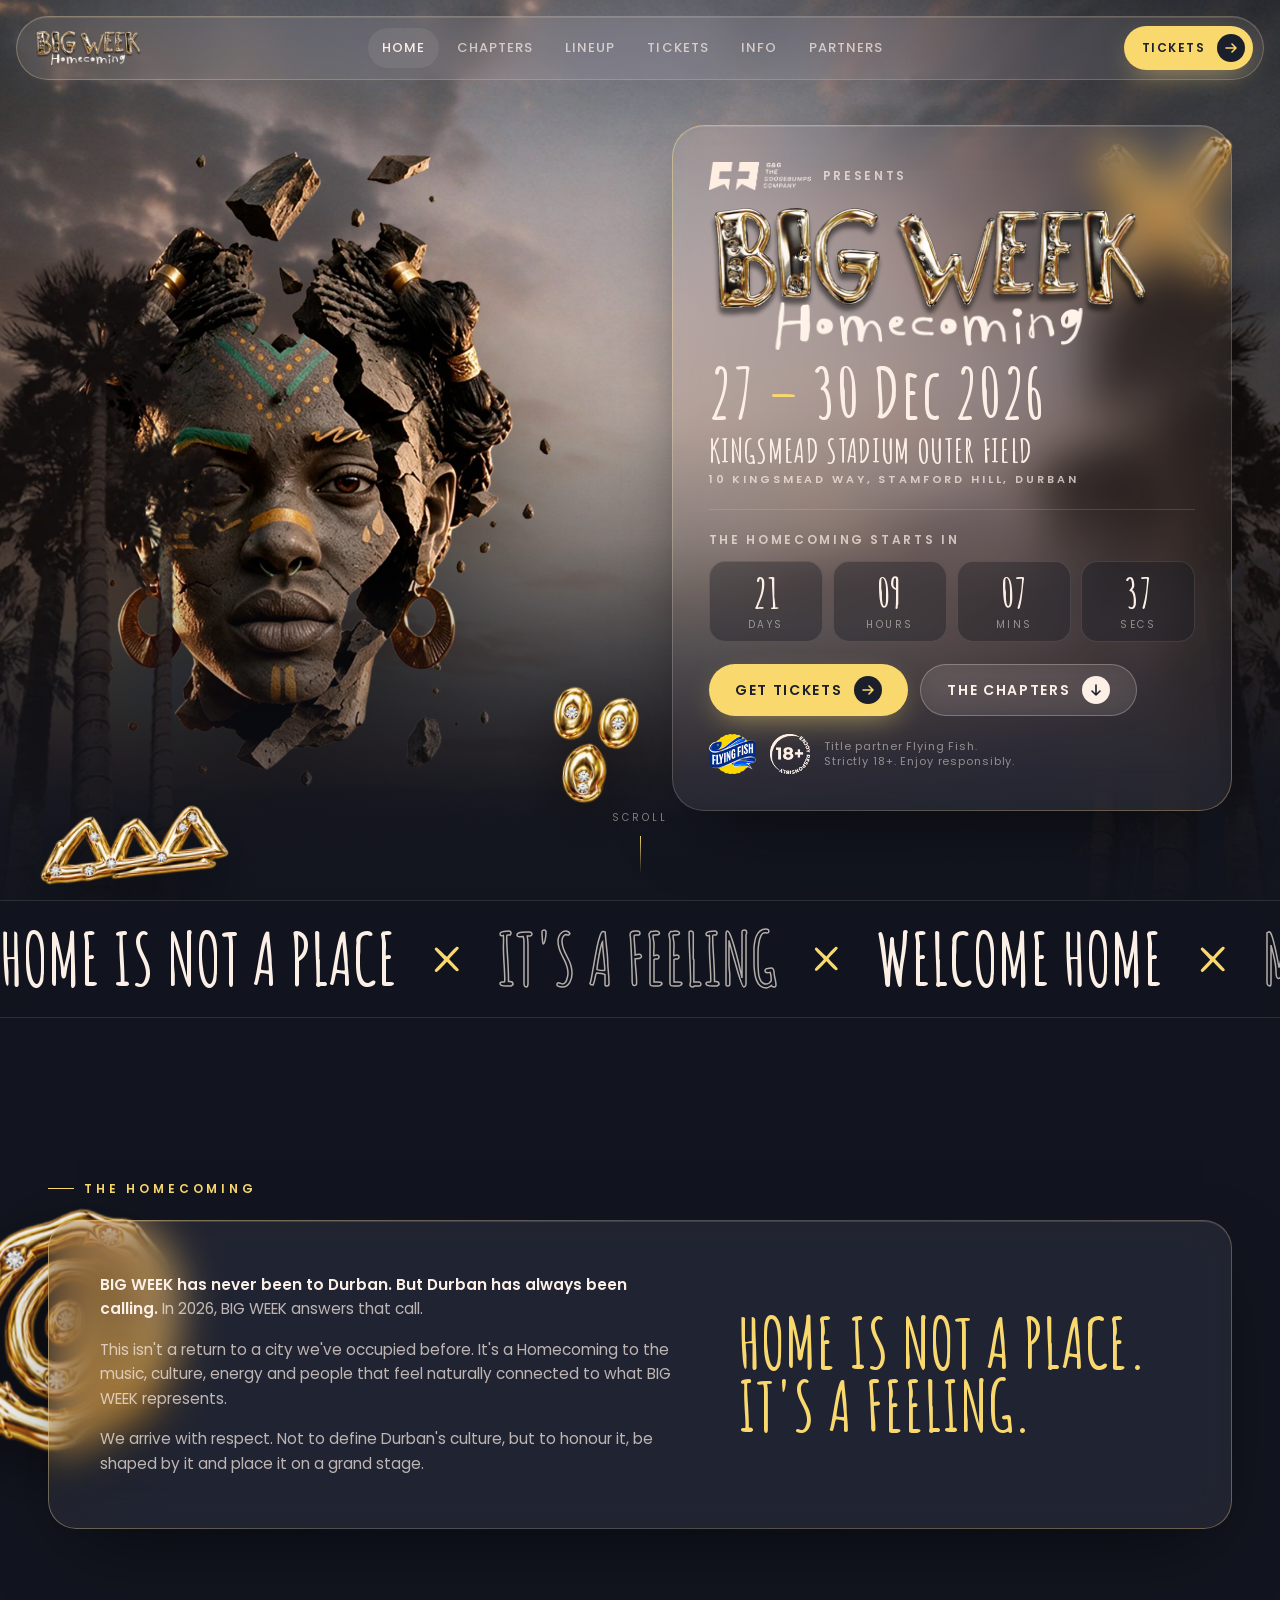
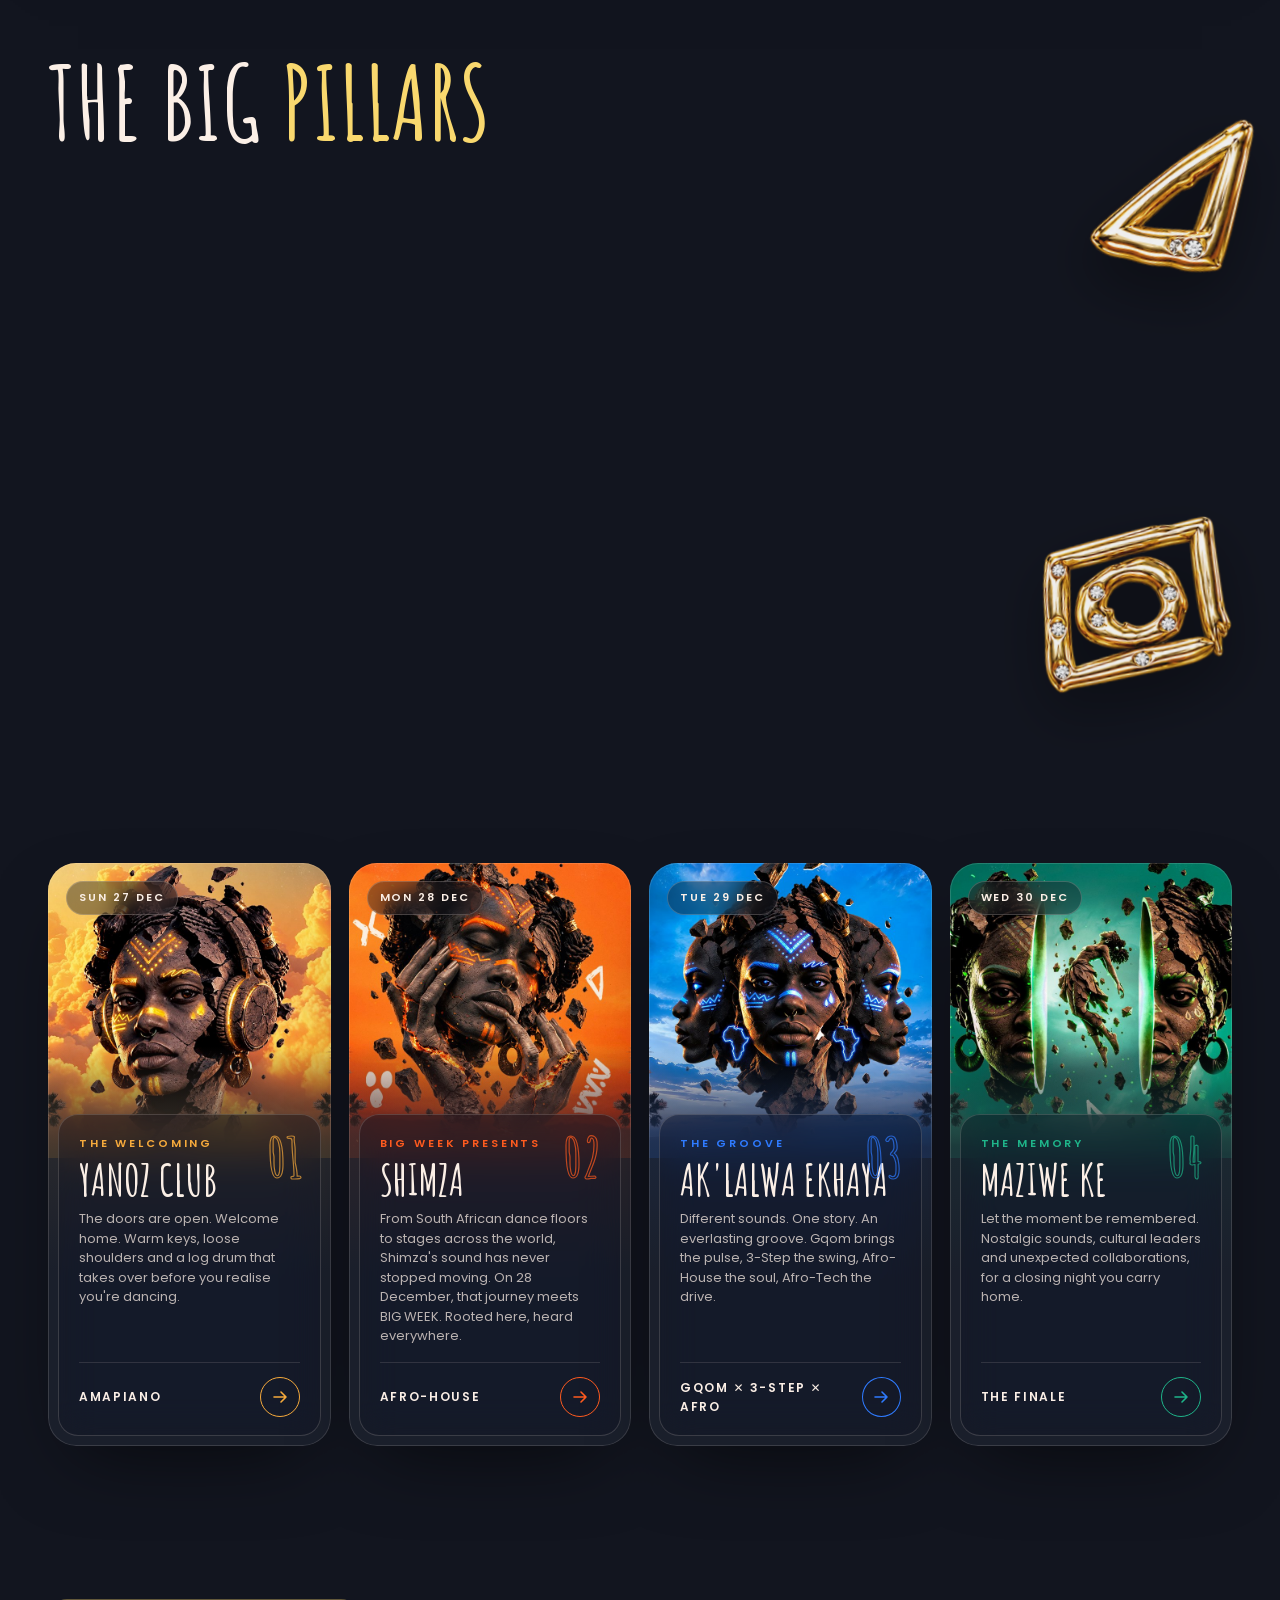
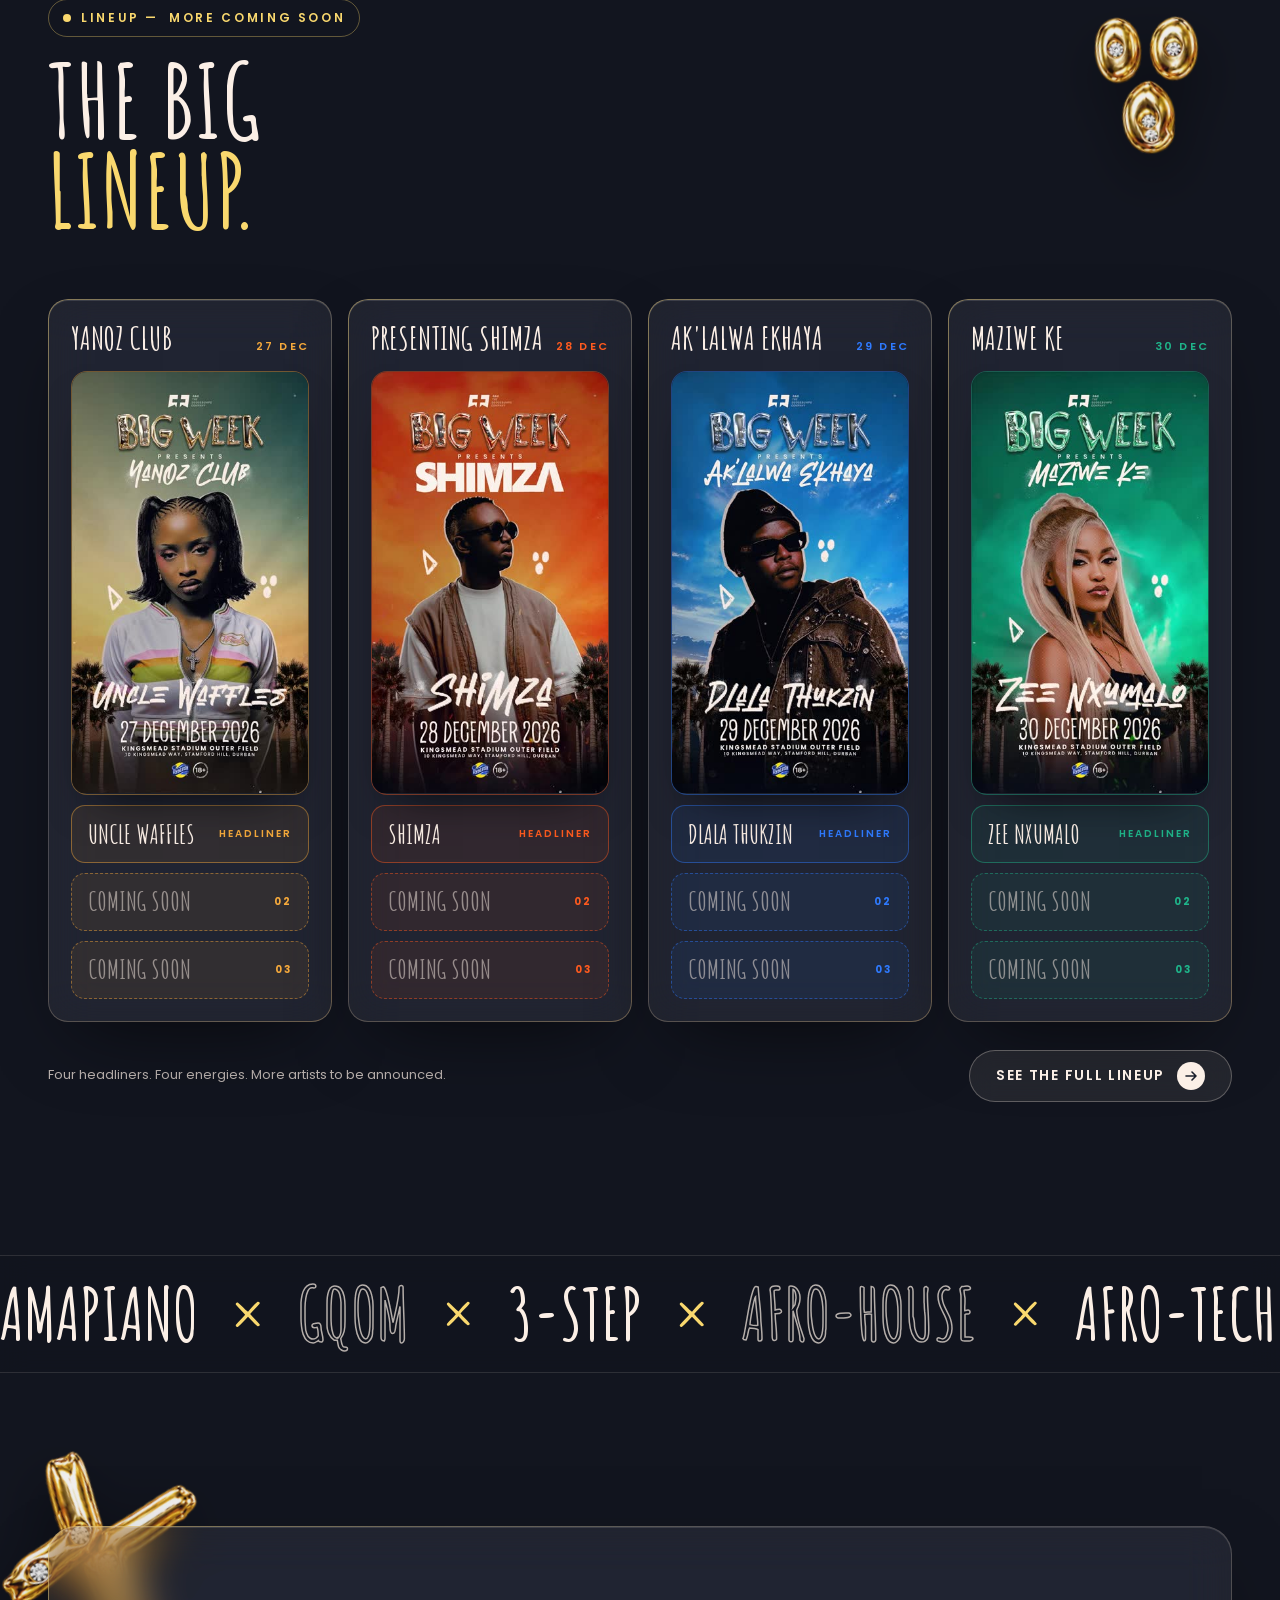
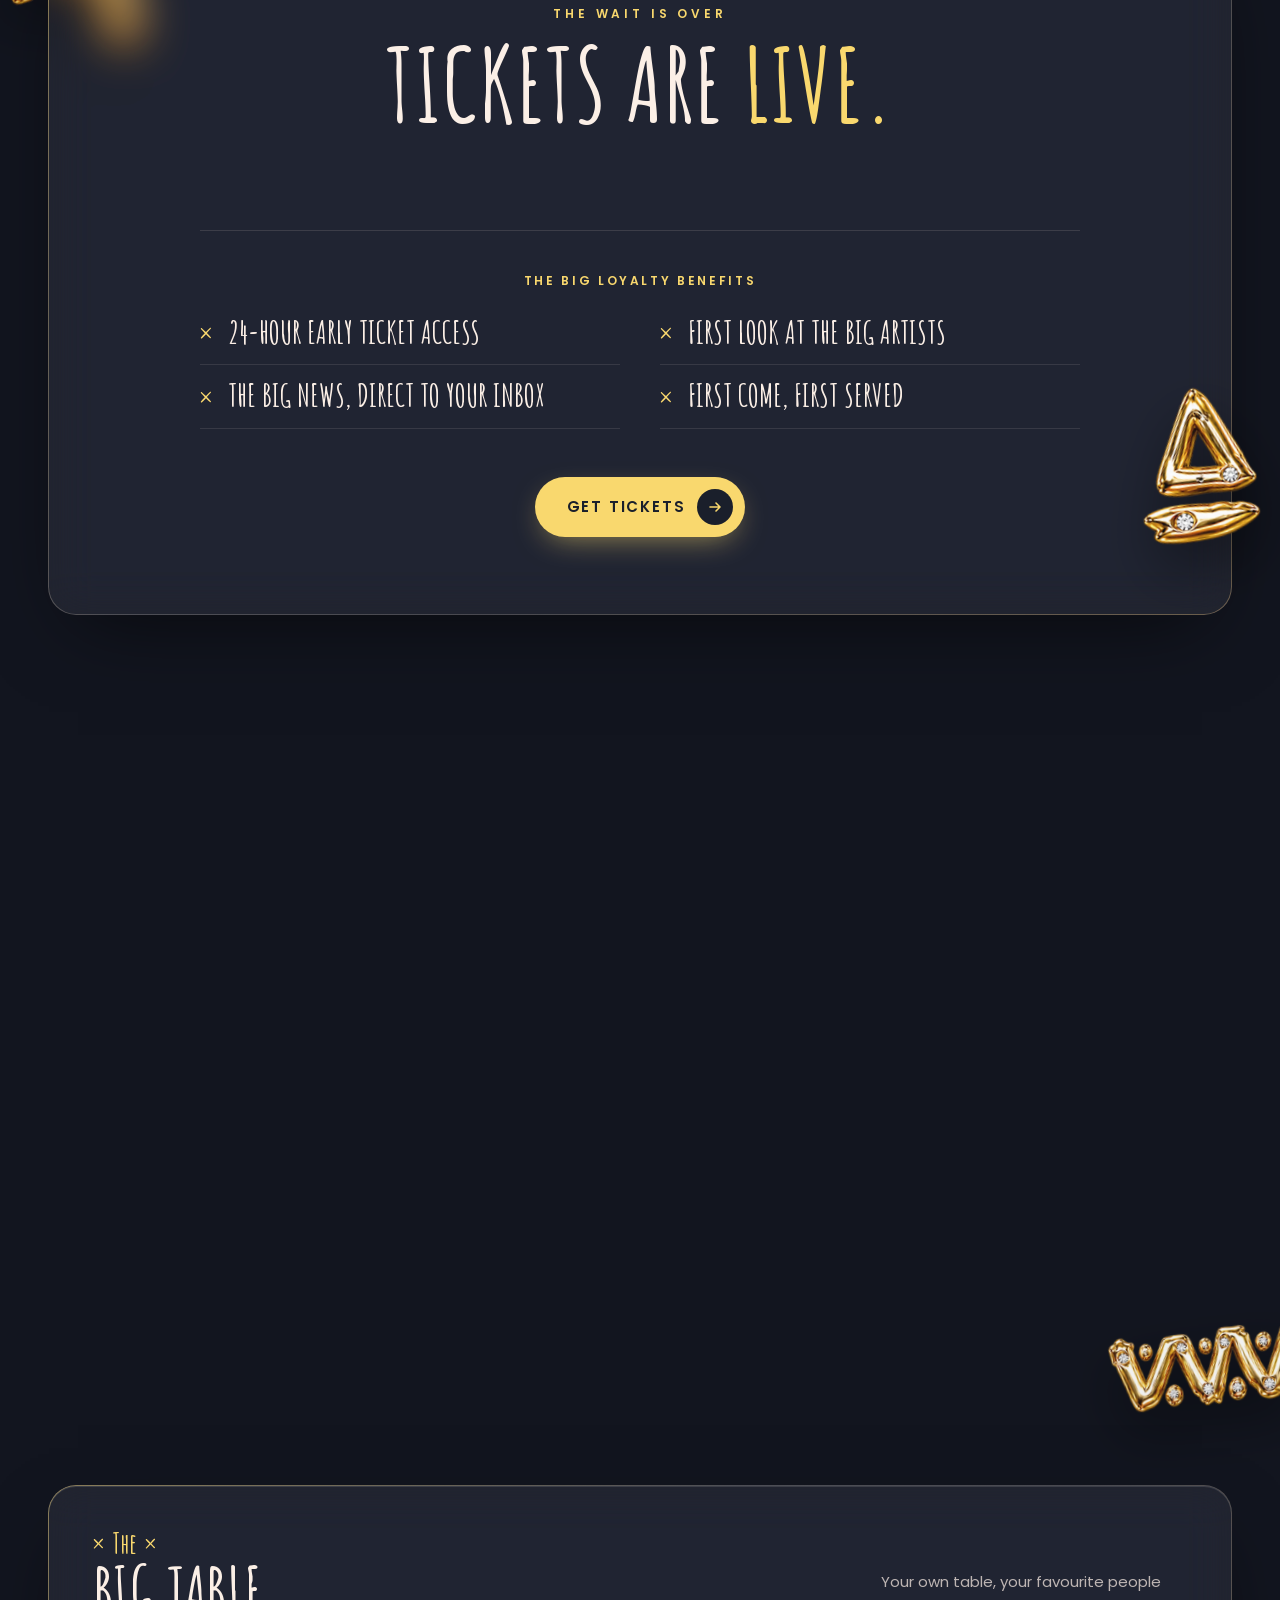
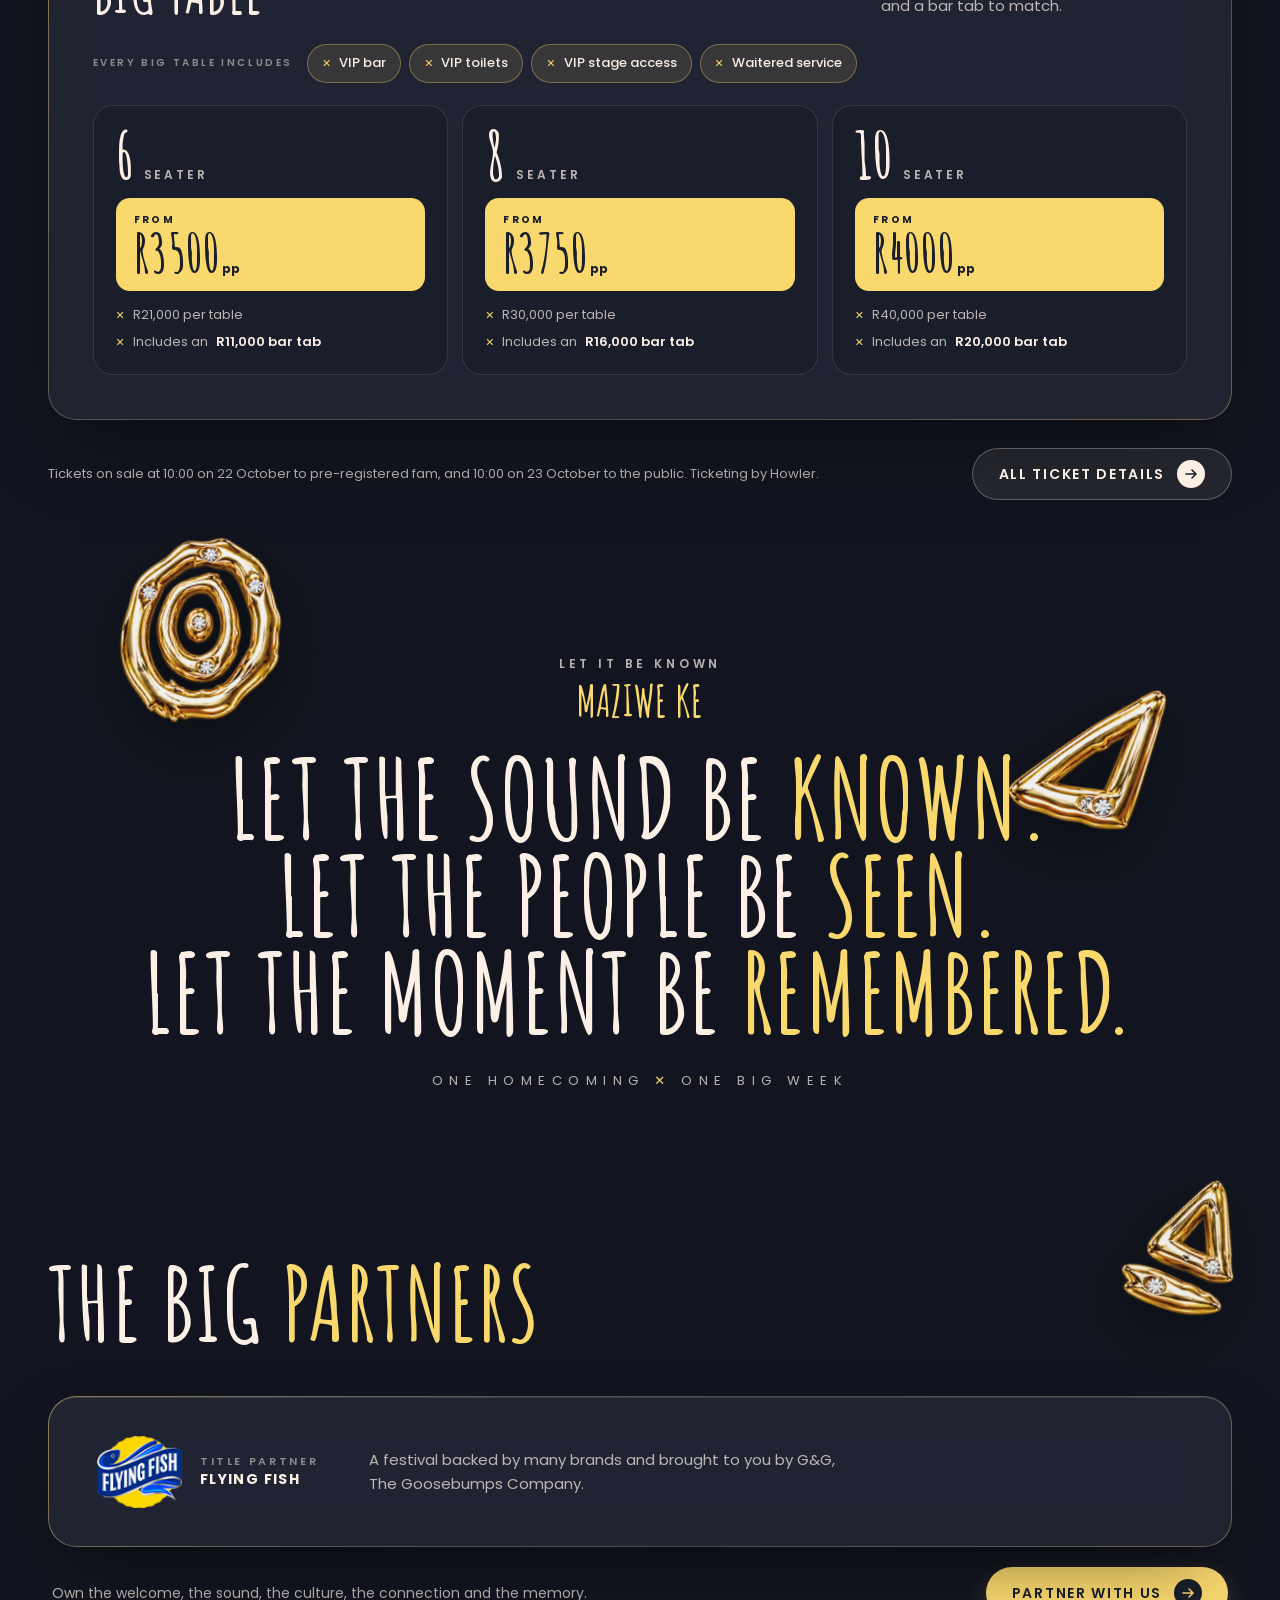
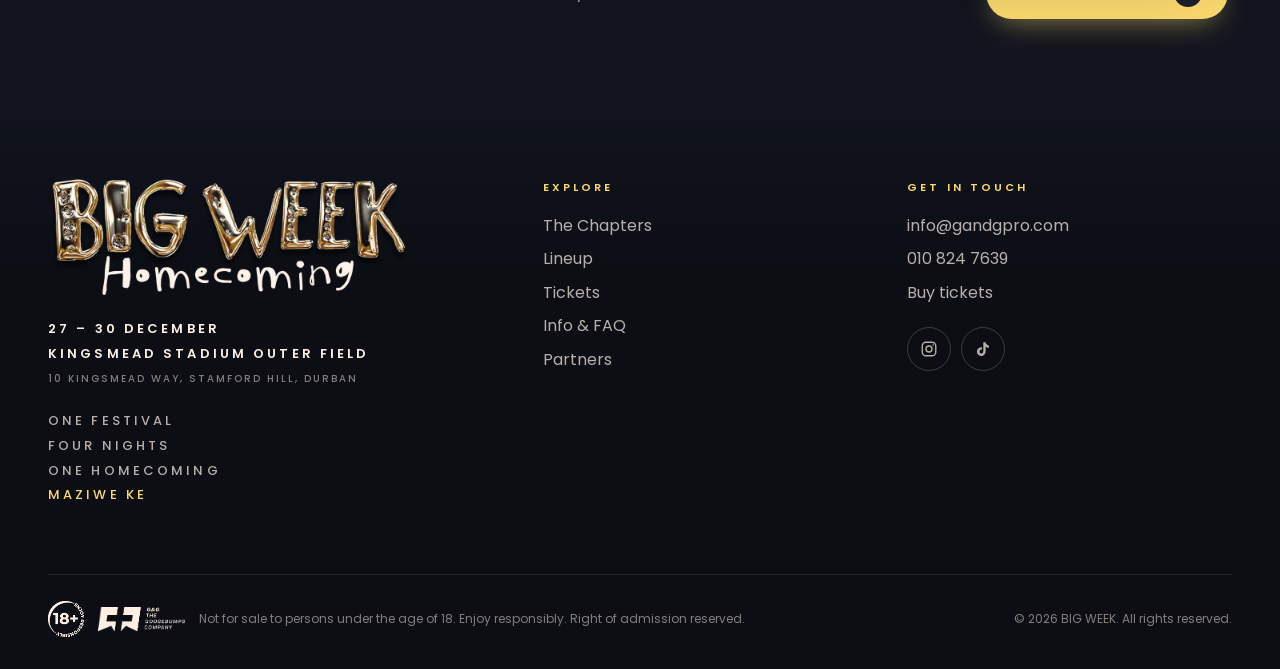
==== commit d675a7ee: "Headliners announced: Uncle Waffles, SHIMZA, Dlala Thukzin, Zee Nxumalo Headliner animations as hero" ====
--- a/index.html
+++ b/index.html
@@ -38,9 +38,9 @@
   <link rel="preload" as="image" href="assets/img/sky.jpg" media="(min-width: 761px)">
   <link rel="preload" as="image" href="assets/img/sky-sm.jpg" media="(max-width: 760px)">
   <link rel="preload" as="image" href="assets/img/head.webp" fetchpriority="high">
-  <link rel="stylesheet" href="assets/css/style.css?v=20261022a">
-  <script src="assets/js/config.js?v=20261022a"></script>
-  <script src="assets/js/early.js?v=20261022a"></script>
+  <link rel="stylesheet" href="assets/css/style.css?v=20261027a">
+  <script src="assets/js/config.js?v=20261027a"></script>
+  <script src="assets/js/early.js?v=20261027a"></script>
   <script type="application/ld+json">{"@context":"https://schema.org","@type":"WebSite","name":"BIG WEEK","url":"https://bigweek.co.za/","inLanguage":"en-ZA","publisher":{"@type":"Organization","@id":"https://bigweek.co.za/#organizer","name":"G&G — The Goosebumps Company","email":"info@gandgpro.com","telephone":"+27108247639"}}</script>
   <script type="application/ld+json">{"@context":"https://schema.org","@type":"Festival","@id":"https://bigweek.co.za/#festival","name":"BIG WEEK 2026 — Homecoming","description":"BIG WEEK Homecoming: four nights of Amapiano, Gqom, 3-Step, Afro-House and Afro-Tech in Durban, 27–30 December 2026. Yanoz Club, BIG WEEK Presents Shimza, Ak'lalwa Ekhaya and Maziwe Ke. Tickets from R250 via Howler.","url":"https://bigweek.co.za/","image":["https://bigweek.co.za/assets/img/og-image.jpg"],"startDate":"2026-12-27T15:00:00+02:00","endDate":"2026-12-31T00:00:00+02:00","eventStatus":"https://schema.org/EventScheduled","eventAttendanceMode":"https://schema.org/OfflineEventAttendanceMode","location":{"@type":"Place","name":"Kingsmead Stadium Outer Field","address":{"@type":"PostalAddress","streetAddress":"10 Kingsmead Way, Stamford Hill","addressLocality":"Durban","addressRegion":"KwaZulu-Natal","addressCountry":"ZA"}},"offers":{"@type":"AggregateOffer","url":"https://bigweek.howler.co.za/bigweek","priceCurrency":"ZAR","lowPrice":"250","highPrice":"4000","availability":"https://schema.org/InStock","validFrom":"2026-10-22T10:00:00+02:00"},"organizer":{"@type":"Organization","@id":"https://bigweek.co.za/#organizer","name":"G&G — The Goosebumps Company","email":"info@gandgpro.com","telephone":"+27108247639"},"typicalAgeRange":"18-","subEvent":[{"@type":"MusicEvent","name":"Yanoz Club — BIG WEEK 2026","startDate":"2026-12-27T15:00:00+02:00","endDate":"2026-12-28T00:00:00+02:00","description":"The Welcoming. The doors are open. Welcome home. Amapiano.","url":"https://bigweek.co.za/chapters.html#yanoz-club","image":"https://bigweek.co.za/assets/img/chapters/yanoz-club.jpg","eventStatus":"https://schema.org/EventScheduled","eventAttendanceMode":"https://schema.org/OfflineEventAttendanceMode","location":{"@type":"Place","name":"Kingsmead Stadium Outer Field","address":{"@type":"PostalAddress","streetAddress":"10 Kingsmead Way, Stamford Hill","addressLocality":"Durban","addressRegion":"KwaZulu-Natal","addressCountry":"ZA"}},"offers":{"@type":"AggregateOffer","url":"https://bigweek.howler.co.za/bigweek","priceCurrency":"ZAR","lowPrice":"250","highPrice":"4000","availability":"https://schema.org/InStock","validFrom":"2026-10-22T10:00:00+02:00"},"organizer":{"@id":"https://bigweek.co.za/#organizer"}},{"@type":"MusicEvent","name":"BIG WEEK Presents Shimza — BIG WEEK 2026","startDate":"2026-12-28T15:00:00+02:00","endDate":"2026-12-29T00:00:00+02:00","description":"Rooted here. Heard everywhere. Afro-House and Afro-Tech.","url":"https://bigweek.co.za/chapters.html#shimza","image":"https://bigweek.co.za/assets/img/chapters/shimza.jpg","eventStatus":"https://schema.org/EventScheduled","eventAttendanceMode":"https://schema.org/OfflineEventAttendanceMode","location":{"@type":"Place","name":"Kingsmead Stadium Outer Field","address":{"@type":"PostalAddress","streetAddress":"10 Kingsmead Way, Stamford Hill","addressLocality":"Durban","addressRegion":"KwaZulu-Natal","addressCountry":"ZA"}},"offers":{"@type":"AggregateOffer","url":"https://bigweek.howler.co.za/bigweek","priceCurrency":"ZAR","lowPrice":"250","highPrice":"4000","availability":"https://schema.org/InStock","validFrom":"2026-10-22T10:00:00+02:00"},"organizer":{"@id":"https://bigweek.co.za/#organizer"}},{"@type":"MusicEvent","name":"Ak'lalwa Ekhaya — BIG WEEK 2026","startDate":"2026-12-29T15:00:00+02:00","endDate":"2026-12-30T00:00:00+02:00","description":"Different sounds. One story. An everlasting groove. Gqom, 3-Step, Afro-House and Afro-Tech.","url":"https://bigweek.co.za/chapters.html#aklalwa-ekhaya","image":"https://bigweek.co.za/assets/img/chapters/aklalwa-ekhaya.jpg","eventStatus":"https://schema.org/EventScheduled","eventAttendanceMode":"https://schema.org/OfflineEventAttendanceMode","location":{"@type":"Place","name":"Kingsmead Stadium Outer Field","address":{"@type":"PostalAddress","streetAddress":"10 Kingsmead Way, Stamford Hill","addressLocality":"Durban","addressRegion":"KwaZulu-Natal","addressCountry":"ZA"}},"offers":{"@type":"AggregateOffer","url":"https://bigweek.howler.co.za/bigweek","priceCurrency":"ZAR","lowPrice":"250","highPrice":"4000","availability":"https://schema.org/InStock","validFrom":"2026-10-22T10:00:00+02:00"},"organizer":{"@id":"https://bigweek.co.za/#organizer"}},{"@type":"MusicEvent","name":"Maziwe Ke — BIG WEEK 2026","startDate":"2026-12-30T15:00:00+02:00","endDate":"2026-12-31T00:00:00+02:00","description":"The Memory. Let the moment be remembered. The BIG WEEK finale.","url":"https://bigweek.co.za/chapters.html#maziwe-ke","image":"https://bigweek.co.za/assets/img/chapters/maziwe-ke.jpg","eventStatus":"https://schema.org/EventScheduled","eventAttendanceMode":"https://schema.org/OfflineEventAttendanceMode","location":{"@type":"Place","name":"Kingsmead Stadium Outer Field","address":{"@type":"PostalAddress","streetAddress":"10 Kingsmead Way, Stamford Hill","addressLocality":"Durban","addressRegion":"KwaZulu-Natal","addressCountry":"ZA"}},"offers":{"@type":"AggregateOffer","url":"https://bigweek.howler.co.za/bigweek","priceCurrency":"ZAR","lowPrice":"250","highPrice":"4000","availability":"https://schema.org/InStock","validFrom":"2026-10-22T10:00:00+02:00"},"organizer":{"@id":"https://bigweek.co.za/#organizer"}}]}</script>
 </head>
@@ -249,6 +249,44 @@
       </div>
     </section>
 
+    <!-- ================= LINEUP TEASER ================= -->
+    <section class="section" id="lineup" aria-labelledby="lineup-title" style="padding-top:0">
+      <div class="wrap">
+        <div class="chapters__head">
+          <div class="reveal">
+            <span class="phase-tag"><i></i>Lineup — <span data-lineup-status>Coming soon</span></span>
+            <h2 id="lineup-title" class="display h-lg" style="margin-top:18px">The BIG<br><span class="accent">Lineup.</span></h2>
+          </div>
+        </div>
+        <div class="lineup-grid">
+          <div class="lineup-col lineup-col--yanoz glass reveal">
+            <header><b>Yanoz Club</b><span>27 DEC</span></header>
+            <div class="lhero lhero--mini" data-lineup-hero="yanoz-club" data-mini hidden></div>
+            <div data-lineup-teaser="yanoz-club"><div class="slot">Coming soon<small>01</small></div><div class="slot">Coming soon<small>02</small></div><div class="slot">Coming soon<small>03</small></div></div>
+          </div>
+          <div class="lineup-col lineup-col--shimza glass reveal" style="--d:.06s">
+            <header><b>Presenting Shimza</b><span>28 DEC</span></header>
+            <div class="lhero lhero--mini" data-lineup-hero="shimza" data-mini hidden></div>
+            <div data-lineup-teaser="shimza"><div class="slot">Coming soon<small>01</small></div><div class="slot">Coming soon<small>02</small></div><div class="slot">Coming soon<small>03</small></div></div>
+          </div>
+          <div class="lineup-col lineup-col--aklalwa glass reveal" style="--d:.12s">
+            <header><b>Ak'lalwa Ekhaya</b><span>29 DEC</span></header>
+            <div class="lhero lhero--mini" data-lineup-hero="aklalwa-ekhaya" data-mini hidden></div>
+            <div data-lineup-teaser="aklalwa-ekhaya"><div class="slot">Coming soon<small>01</small></div><div class="slot">Coming soon<small>02</small></div><div class="slot">Coming soon<small>03</small></div></div>
+          </div>
+          <div class="lineup-col lineup-col--maziwe glass reveal" style="--d:.18s">
+            <header><b>Maziwe Ke</b><span>30 DEC</span></header>
+            <div class="lhero lhero--mini" data-lineup-hero="maziwe-ke" data-mini hidden></div>
+            <div data-lineup-teaser="maziwe-ke"><div class="slot">Coming soon<small>01</small></div><div class="slot">Coming soon<small>02</small></div><div class="slot">Coming soon<small>03</small></div></div>
+          </div>
+        </div>
+        <div class="tickets__foot reveal">
+          <span>Four headliners. Four energies. More artists to be announced.</span>
+          <a class="btn btn--ghost" href="lineup.html">See the full lineup <span class="btn__arrow" aria-hidden="true"><svg width="12" height="12" viewBox="0 0 12 12" fill="none"><path d="M1 6h10M7 2l4 4-4 4" stroke="currentColor" stroke-width="1.6" stroke-linecap="round" stroke-linejoin="round"/></svg></span></a>
+        </div>
+      </div>
+    </section>
+
     <!-- ================= SOUND MARQUEE ================= -->
     <div class="marquee marquee--reverse">
       <span class="sr-only">The sounds of BIG WEEK: Amapiano, Gqom, 3-Step, Afro-House, Afro-Tech</span>
@@ -363,35 +401,6 @@
       </div>
     </section>
 
-    <!-- ================= LINEUP TEASER ================= -->
-    <section class="section" id="lineup" aria-labelledby="lineup-title" style="padding-top:0">
-      <div class="wrap">
-        <div class="chapters__head">
-          <div class="reveal">
-            <span class="phase-tag"><i></i>Lineup — <span data-lineup-status>Coming soon</span></span>
-            <h2 id="lineup-title" class="display h-lg" style="margin-top:18px">The BIG<br><span class="accent">Lineup.</span></h2>
-          </div>
-        </div>
-        <div class="lineup-grid">
-          <div class="lineup-col lineup-col--yanoz glass reveal">
-            <header><b>Yanoz Club</b><span>27 DEC</span></header>
-            <div data-lineup-teaser="yanoz-club"><div class="slot">Coming soon<small>01</small></div><div class="slot">Coming soon<small>02</small></div><div class="slot">Coming soon<small>03</small></div></div>
-          </div>
-          <div class="lineup-col lineup-col--shimza glass reveal" style="--d:.06s">
-            <header><b>Presenting Shimza</b><span>28 DEC</span></header>
-            <div data-lineup-teaser="shimza"><div class="slot">Coming soon<small>01</small></div><div class="slot">Coming soon<small>02</small></div><div class="slot">Coming soon<small>03</small></div></div>
-          </div>
-          <div class="lineup-col lineup-col--aklalwa glass reveal" style="--d:.12s">
-            <header><b>Ak'lalwa Ekhaya</b><span>29 DEC</span></header>
-            <div data-lineup-teaser="aklalwa-ekhaya"><div class="slot">Coming soon<small>01</small></div><div class="slot">Coming soon<small>02</small></div><div class="slot">Coming soon<small>03</small></div></div>
-          </div>
-          <div class="lineup-col lineup-col--maziwe glass reveal" style="--d:.18s">
-            <header><b>Maziwe Ke</b><span>30 DEC</span></header>
-            <div data-lineup-teaser="maziwe-ke"><div class="slot">Coming soon<small>01</small></div><div class="slot">Coming soon<small>02</small></div><div class="slot">Coming soon<small>03</small></div></div>
-          </div>
-        </div>
-      </div>
-    </section>
 
     <!-- ================= MAZIWE KE STATEMENT ================= -->
     <section class="section statement" aria-labelledby="statement-title" style="padding-top:0">
@@ -467,6 +476,6 @@
       </div>
     </div>
   </footer>
-  <script src="assets/js/main.js?v=20261022a"></script>
+  <script src="assets/js/main.js?v=20261027a"></script>
 </body>
 </html>
--- a/assets/css/style.css
+++ b/assets/css/style.css
@@ -587,7 +587,7 @@
   .hero__place { letter-spacing: 0.28em; font-size: 12px; }
   .countdown { gap: 6px; }
   .hero__ctas .btn { flex: 1 1 100%; }
-  .chapters__grid, .lineup-grid { grid-template-columns: 1fr; }
+  .chapters__grid { grid-template-columns: 1fr; }
   .benefits { grid-template-columns: 1fr; }
   .countdown--xl .countdown__unit { border-radius: 16px; }
   .btn--lg { width: 100%; white-space: normal; text-align: center; padding: 10px 12px 10px 24px; }
@@ -776,6 +776,41 @@
 .slot--name::after { display: none; }
 .slot--more { font-family: var(--font-body); font-size: 11px; font-weight: 600; letter-spacing: 0.2em; color: var(--text-faint); }
 .lnight__cta { margin-top: 16px; }
+/* Headliner hero (animation + name), above the other artists */
+.lhero[hidden] { display: none; }
+.lhero { display: grid; gap: 14px; margin: 4px 0 14px; }
+.lhero__item {
+  margin: 0; display: grid; grid-template-columns: minmax(0, 230px) minmax(0, 1fr); align-items: end; gap: clamp(16px, 2.4vw, 30px);
+  padding: 12px; border-radius: 24px; border: 1px solid color-mix(in srgb, var(--c) 45%, transparent);
+  background: linear-gradient(135deg, color-mix(in srgb, var(--c) 18%, transparent), rgba(26, 31, 43, 0.35) 70%);
+}
+.lhero__media { position: relative; aspect-ratio: 9 / 16; border-radius: 16px; overflow: hidden; background: var(--navy); box-shadow: 0 22px 44px -24px rgba(0, 0, 0, 0.8); }
+.lhero__video { display: block; width: 100%; height: 100%; object-fit: cover; }
+.lhero__text { display: flex; flex-direction: column; gap: 8px; padding: 0 6px 14px 0; min-width: 0; }
+.lhero__tag { font-size: 11px; font-weight: 600; letter-spacing: 0.28em; text-transform: uppercase; color: var(--c); }
+.lhero__name { font-family: var(--font-display); font-weight: 700; font-size: clamp(48px, 6.4vw, 96px); line-height: 0.85; text-transform: uppercase; color: var(--cream); overflow-wrap: anywhere; }
+.lhero--mini { margin: 0; gap: 0; }
+.lhero--mini .lhero__item { display: block; padding: 0; border: 0; background: none; }
+.lhero--mini .lhero__media { border: 1px solid color-mix(in srgb, var(--c) 40%, transparent); }
+.lhero--mini .lhero__text {
+  flex-direction: row-reverse; justify-content: space-between; align-items: center; gap: 10px;
+  height: 58px; margin-top: 10px; padding: 0 16px; border-radius: 14px;
+  border: 1px solid color-mix(in srgb, var(--c) 45%, transparent); background: color-mix(in srgb, var(--c) 8%, transparent);
+}
+.lhero--mini .lhero__tag { font-size: 10px; letter-spacing: 0.2em; }
+.lhero--mini .lhero__name { font-size: 26px; line-height: 1; white-space: nowrap; overflow: hidden; text-overflow: ellipsis; }
+.slot--head small { letter-spacing: 0.18em; text-transform: uppercase; }
+.lineup-col { min-width: 0; }
+@media (max-width: 600px) {
+  .lineup-grid { grid-template-columns: repeat(2, minmax(0, 1fr)); gap: 10px; }
+  .lineup-col { padding: 12px; border-radius: 20px; }
+  .lineup-col header { flex-direction: column; gap: 4px; margin-bottom: 10px; }
+  .lineup-col header b { font-size: 24px; }
+  .lineup-col .slot { height: 44px; padding: 0 10px; margin-top: 8px; font-size: clamp(16px, 5vw, 19px); white-space: nowrap; border-radius: 12px; }
+  .lhero--mini .lhero__text { height: auto; flex-direction: column-reverse; align-items: flex-start; gap: 2px; padding: 8px 10px; margin-top: 8px; border-radius: 12px; }
+  .lhero--mini .lhero__name { font-size: 21px; white-space: normal; }
+  .lhero--mini .lhero__tag { font-size: 9px; }
+}
 .btn--count {
   --bg: color-mix(in srgb, var(--c, var(--butter)) 14%, transparent); --fg: var(--cream);
   gap: 12px; cursor: default; box-shadow: none;
@@ -798,6 +833,8 @@
   .acards { grid-template-columns: repeat(2, minmax(0, 1fr)); gap: 10px; }
   .acard__name { font-size: 22px; }
   .acard__soon { font-size: 20px; }
+  .lhero__item { grid-template-columns: minmax(0, 0.9fr) minmax(0, 1fr); padding: 10px; gap: 14px; }
+  .lhero__name { font-size: clamp(36px, 11vw, 56px); }
   .lnight__cta .btn { width: 100%; }
 }
 
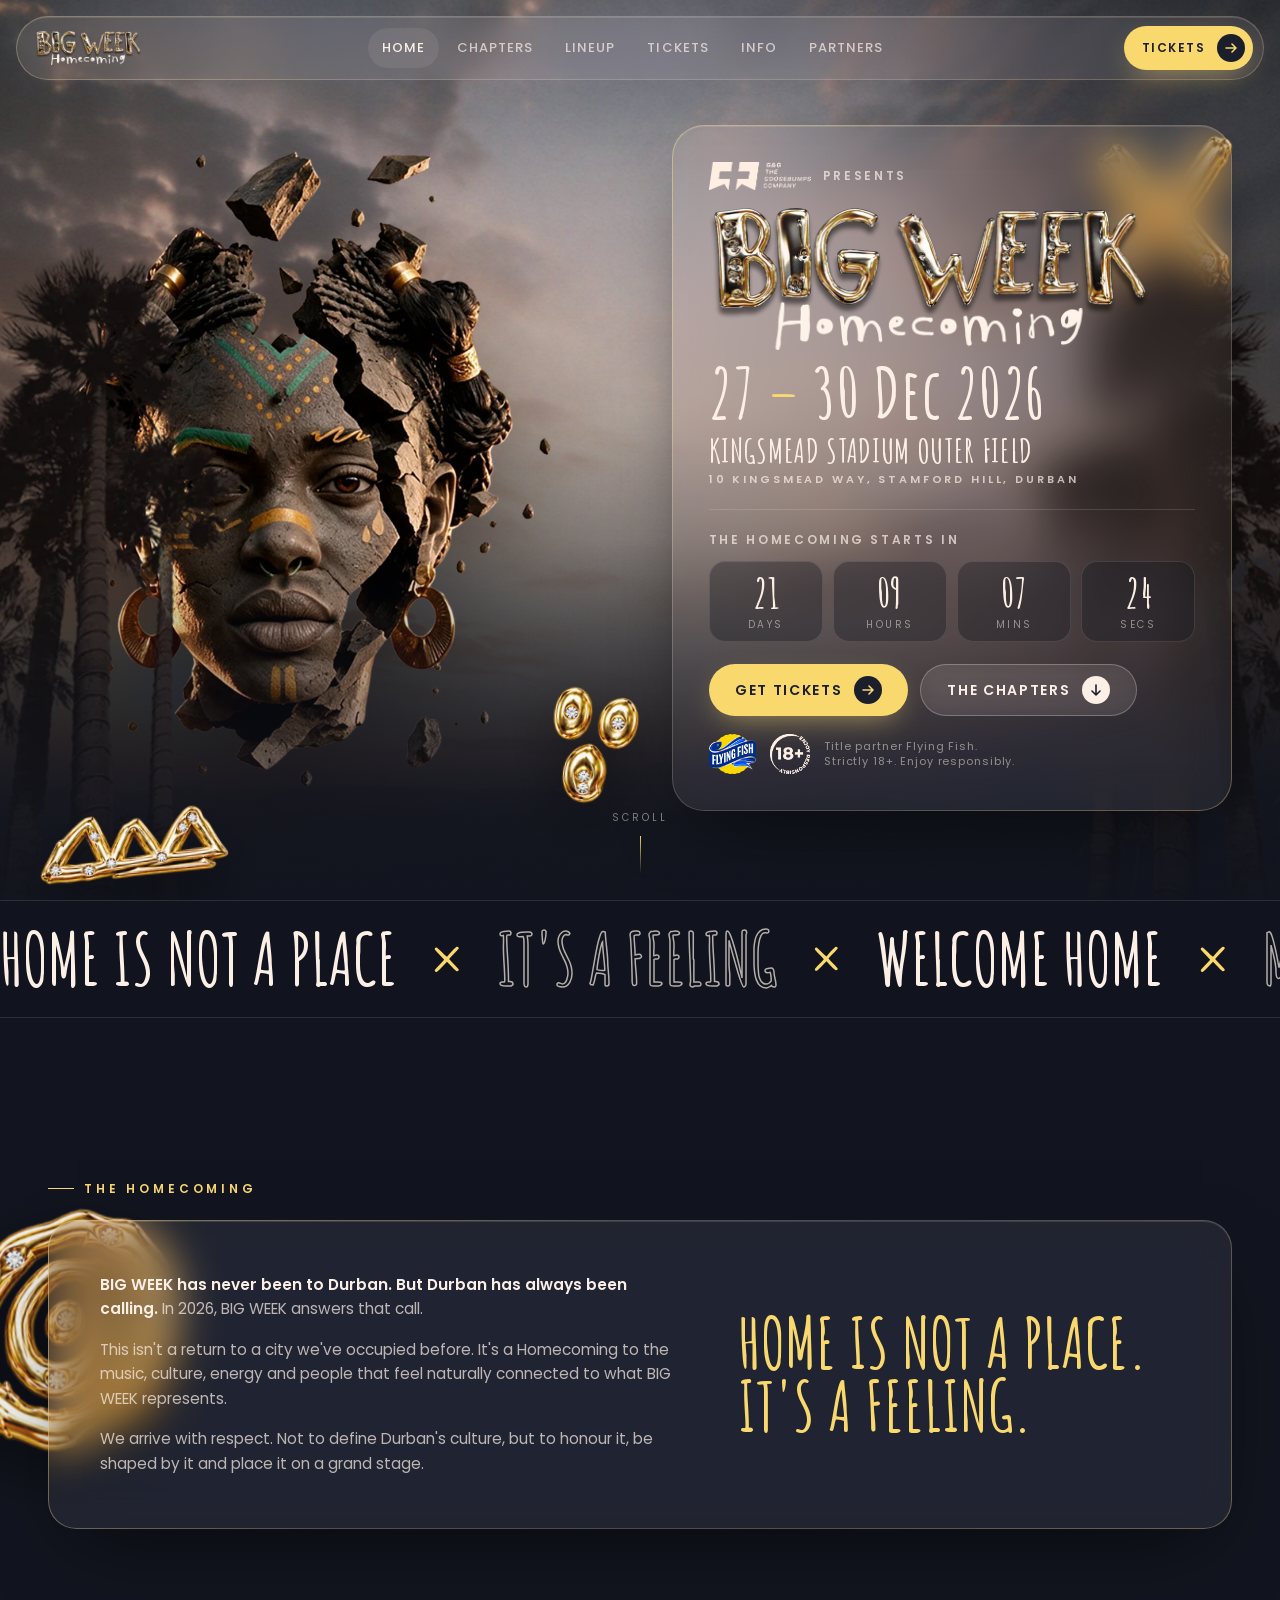
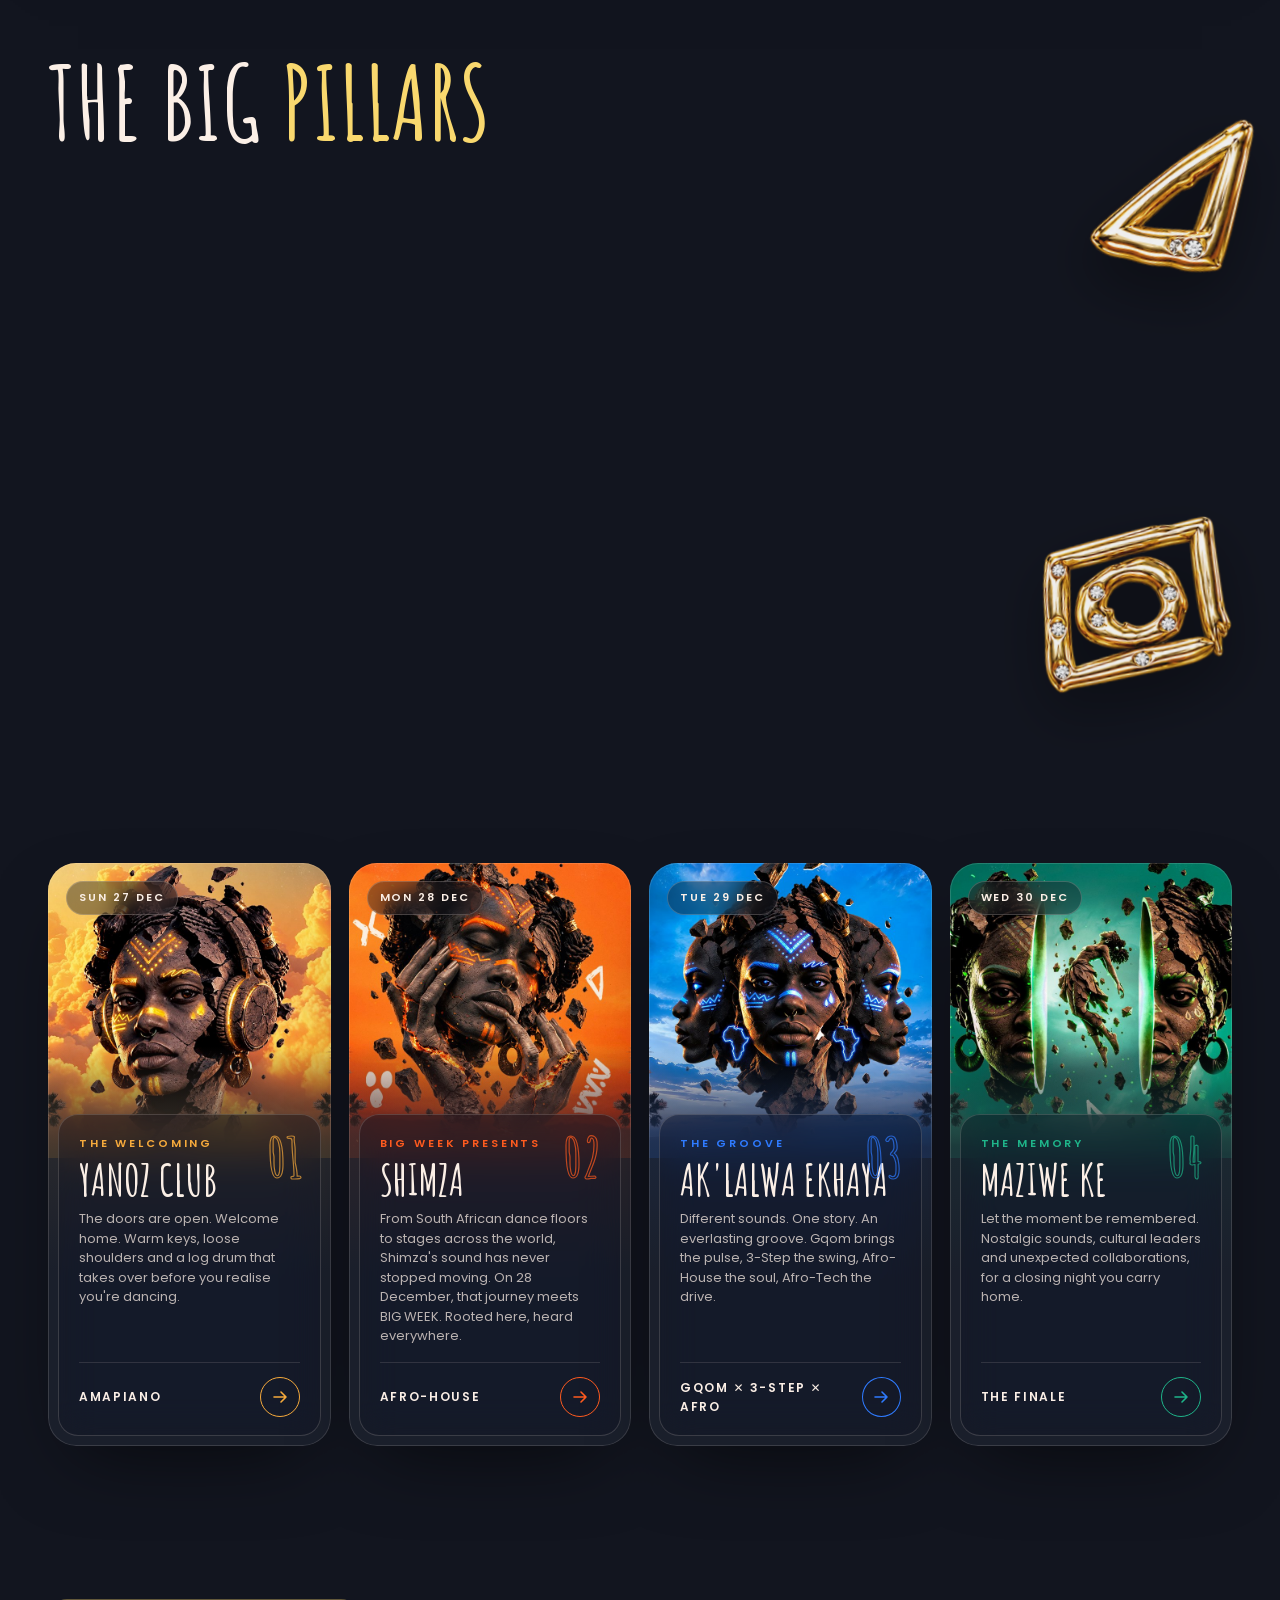
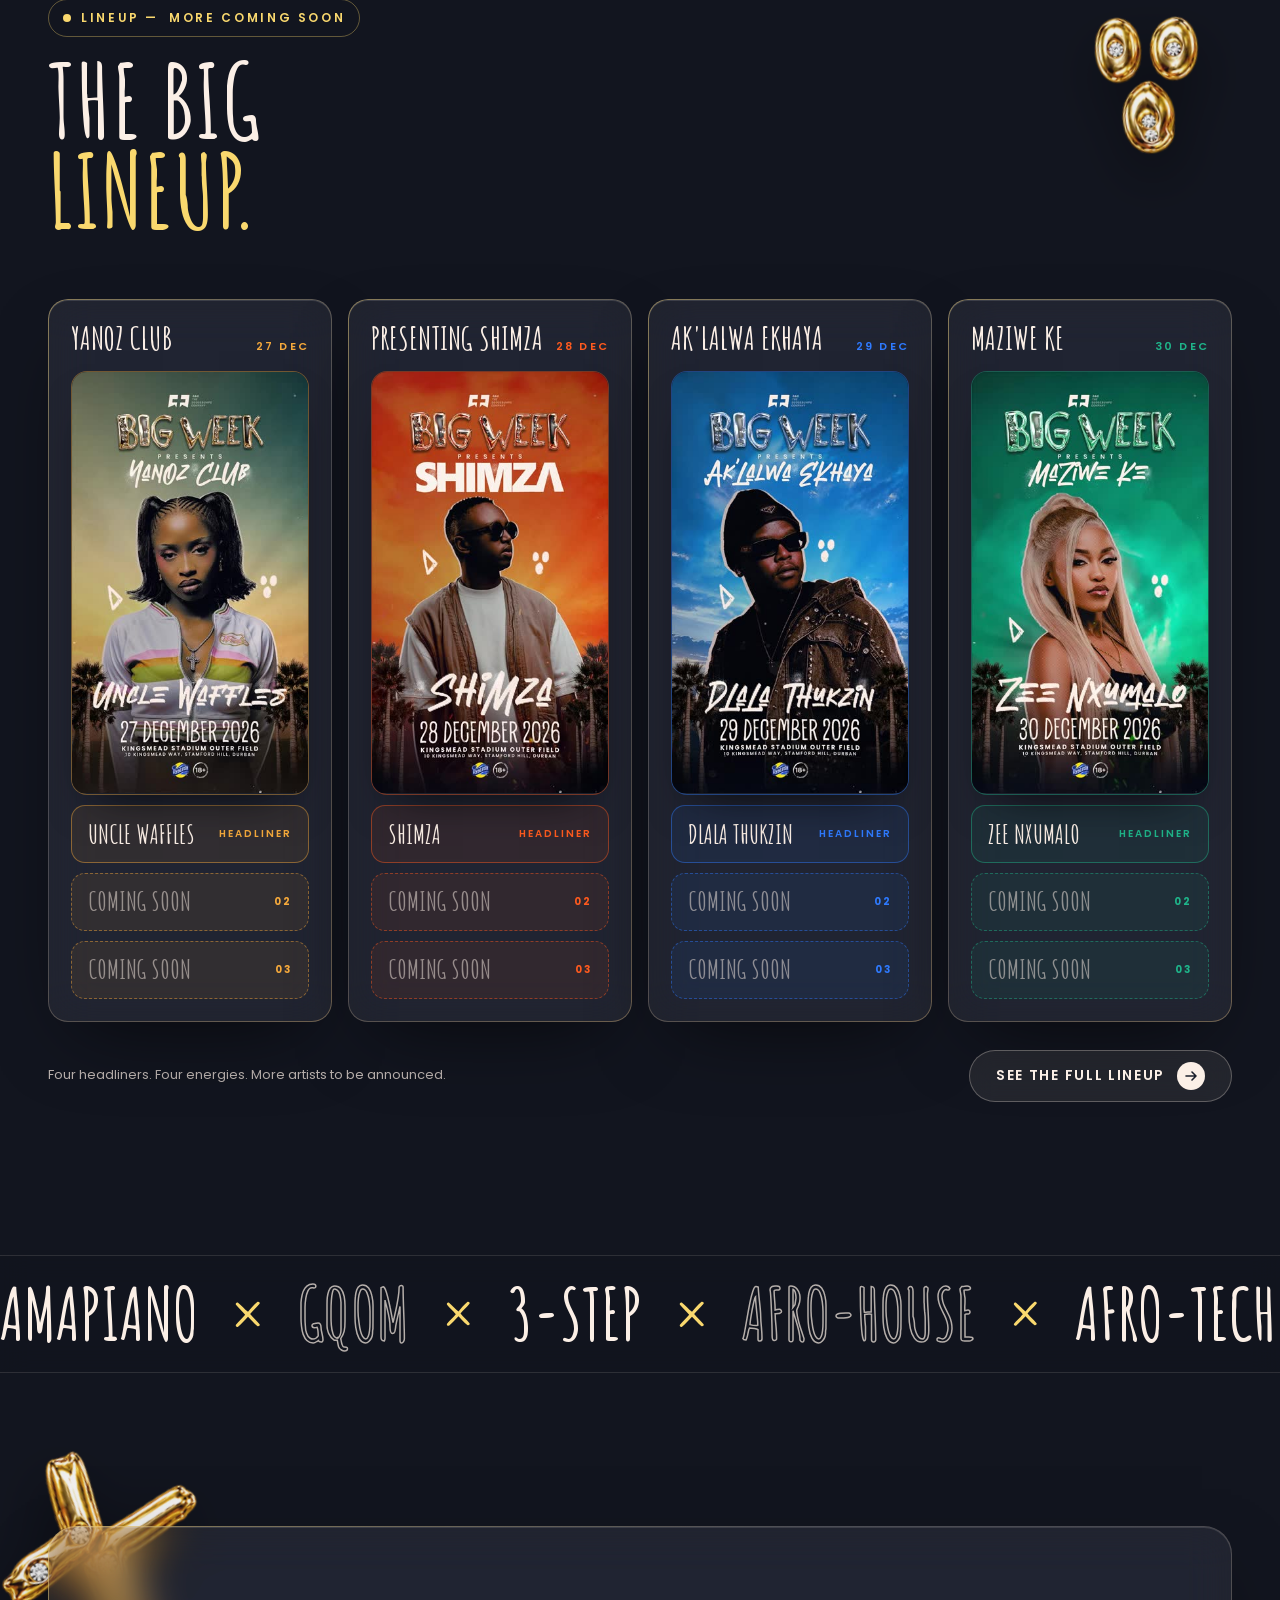
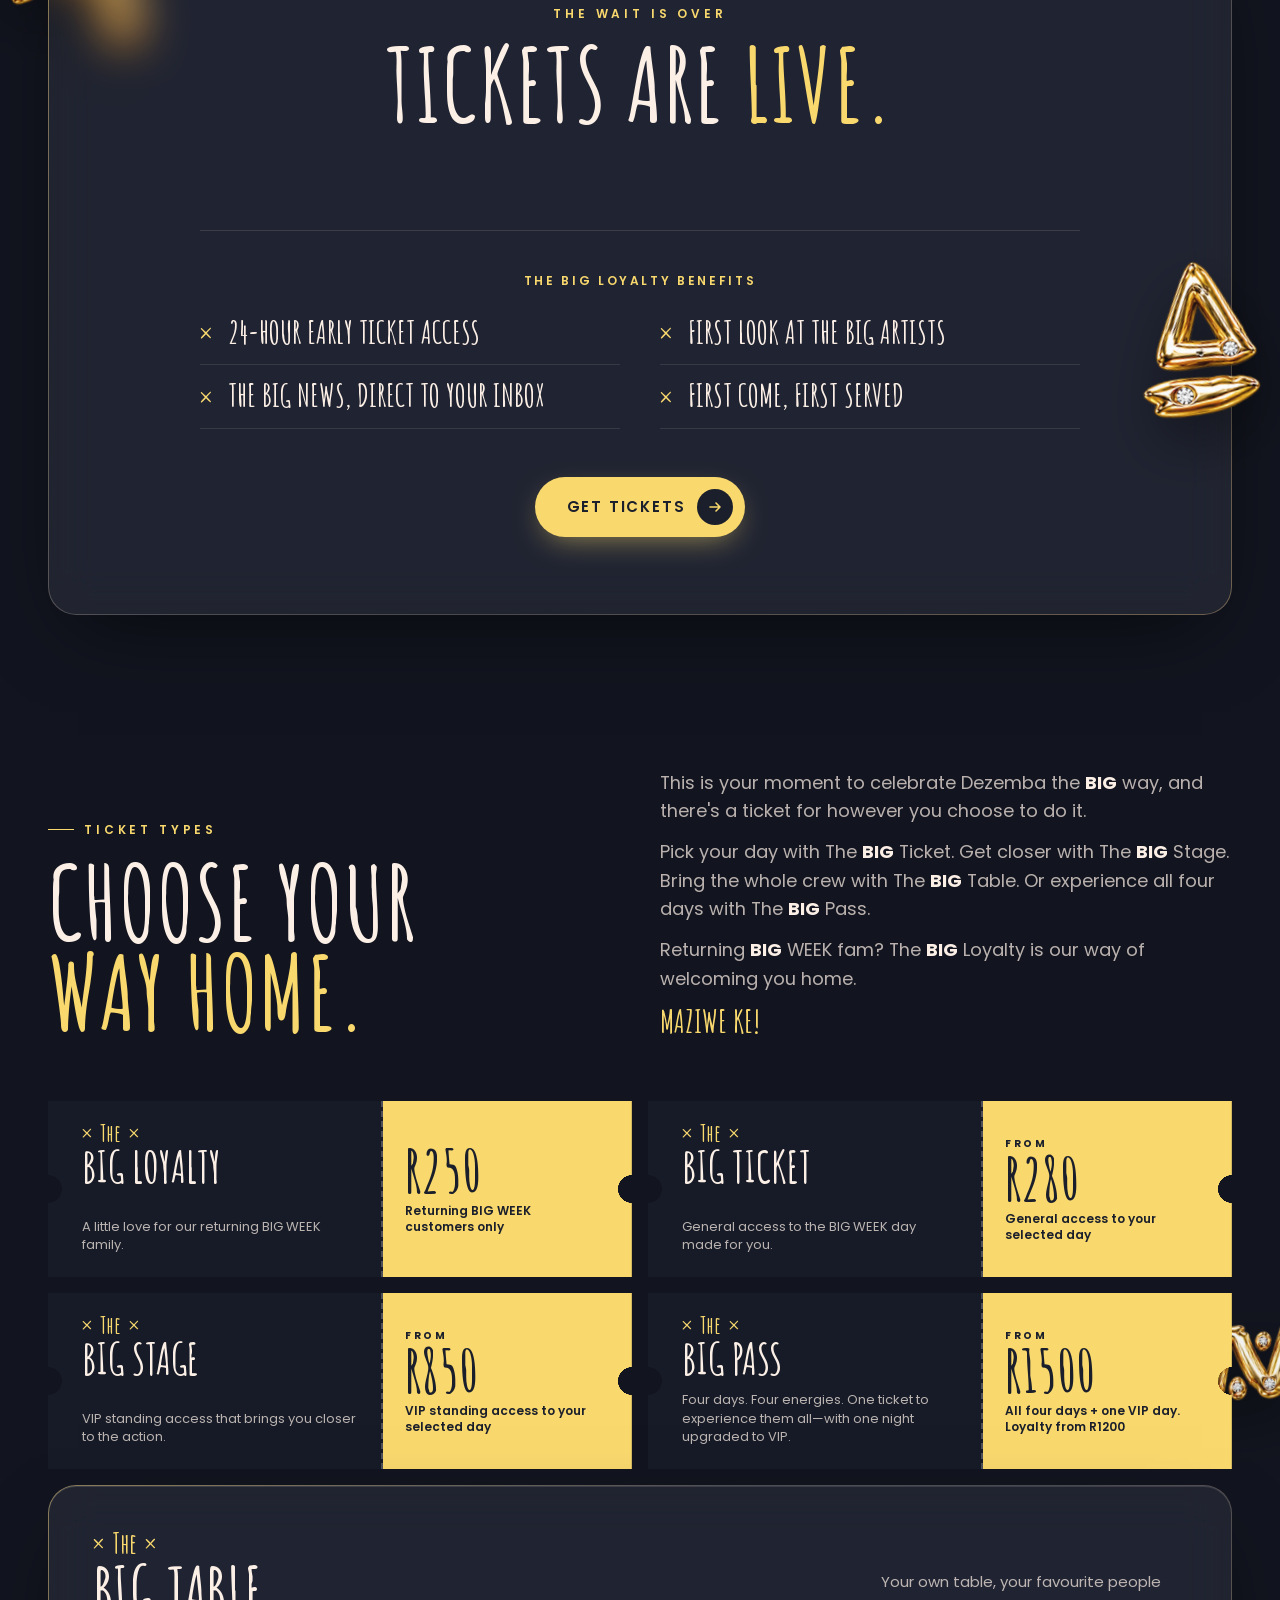
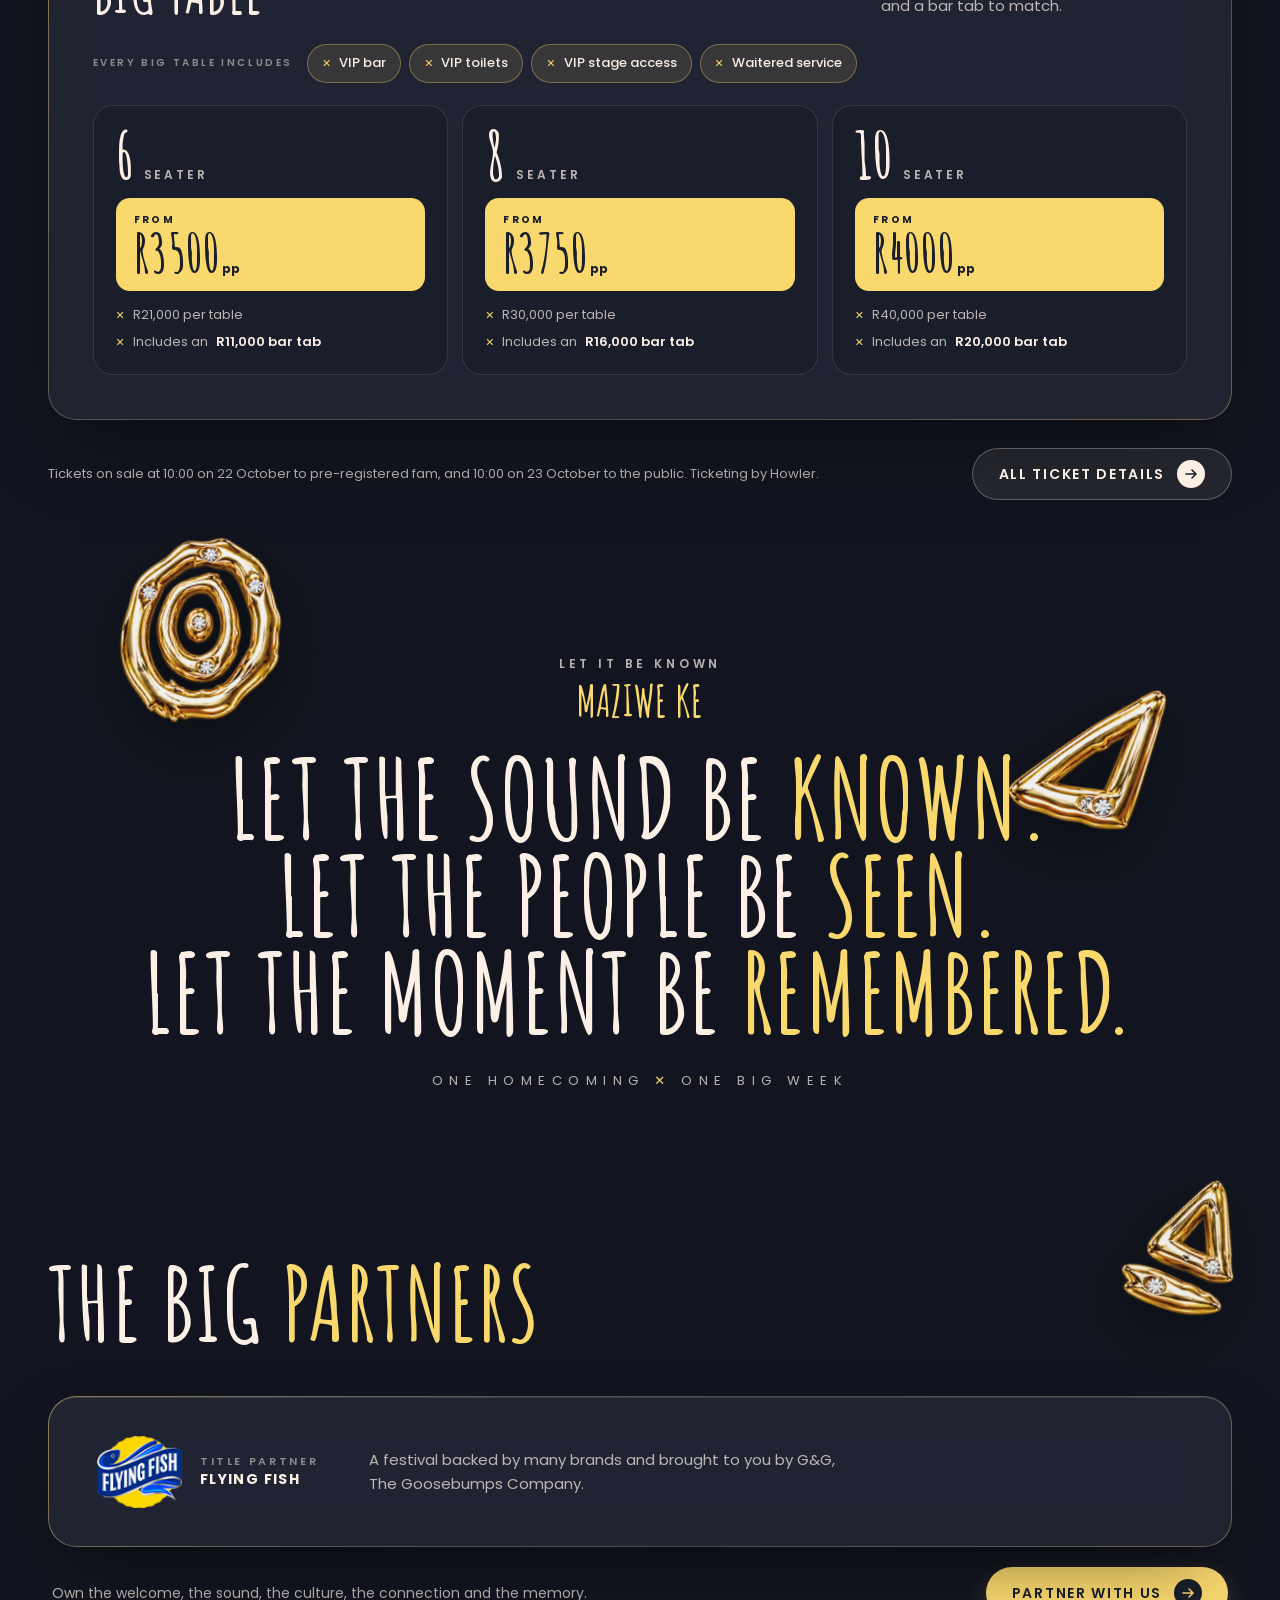
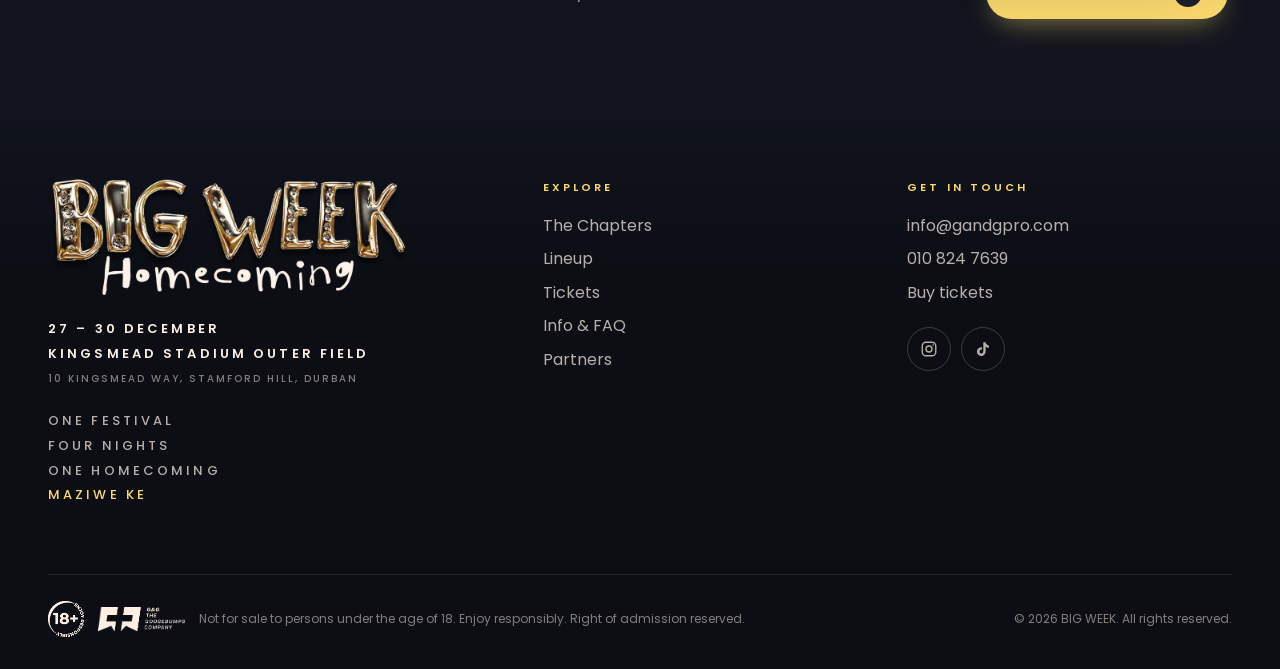
==== commit 9a75c5dc: "Lineup page uses the same night columns as the Home lineup Headliner animation, names and a ticket b" ====
--- a/index.html
+++ b/index.html
@@ -38,9 +38,9 @@
   <link rel="preload" as="image" href="assets/img/sky.jpg" media="(min-width: 761px)">
   <link rel="preload" as="image" href="assets/img/sky-sm.jpg" media="(max-width: 760px)">
   <link rel="preload" as="image" href="assets/img/head.webp" fetchpriority="high">
-  <link rel="stylesheet" href="assets/css/style.css?v=20261027a">
-  <script src="assets/js/config.js?v=20261027a"></script>
-  <script src="assets/js/early.js?v=20261027a"></script>
+  <link rel="stylesheet" href="assets/css/style.css?v=20261027b">
+  <script src="assets/js/config.js?v=20261027b"></script>
+  <script src="assets/js/early.js?v=20261027b"></script>
   <script type="application/ld+json">{"@context":"https://schema.org","@type":"WebSite","name":"BIG WEEK","url":"https://bigweek.co.za/","inLanguage":"en-ZA","publisher":{"@type":"Organization","@id":"https://bigweek.co.za/#organizer","name":"G&G — The Goosebumps Company","email":"info@gandgpro.com","telephone":"+27108247639"}}</script>
   <script type="application/ld+json">{"@context":"https://schema.org","@type":"Festival","@id":"https://bigweek.co.za/#festival","name":"BIG WEEK 2026 — Homecoming","description":"BIG WEEK Homecoming: four nights of Amapiano, Gqom, 3-Step, Afro-House and Afro-Tech in Durban, 27–30 December 2026. Yanoz Club, BIG WEEK Presents Shimza, Ak'lalwa Ekhaya and Maziwe Ke. Tickets from R250 via Howler.","url":"https://bigweek.co.za/","image":["https://bigweek.co.za/assets/img/og-image.jpg"],"startDate":"2026-12-27T15:00:00+02:00","endDate":"2026-12-31T00:00:00+02:00","eventStatus":"https://schema.org/EventScheduled","eventAttendanceMode":"https://schema.org/OfflineEventAttendanceMode","location":{"@type":"Place","name":"Kingsmead Stadium Outer Field","address":{"@type":"PostalAddress","streetAddress":"10 Kingsmead Way, Stamford Hill","addressLocality":"Durban","addressRegion":"KwaZulu-Natal","addressCountry":"ZA"}},"offers":{"@type":"AggregateOffer","url":"https://bigweek.howler.co.za/bigweek","priceCurrency":"ZAR","lowPrice":"250","highPrice":"4000","availability":"https://schema.org/InStock","validFrom":"2026-10-22T10:00:00+02:00"},"organizer":{"@type":"Organization","@id":"https://bigweek.co.za/#organizer","name":"G&G — The Goosebumps Company","email":"info@gandgpro.com","telephone":"+27108247639"},"typicalAgeRange":"18-","subEvent":[{"@type":"MusicEvent","name":"Yanoz Club — BIG WEEK 2026","startDate":"2026-12-27T15:00:00+02:00","endDate":"2026-12-28T00:00:00+02:00","description":"The Welcoming. The doors are open. Welcome home. Amapiano.","url":"https://bigweek.co.za/chapters.html#yanoz-club","image":"https://bigweek.co.za/assets/img/chapters/yanoz-club.jpg","eventStatus":"https://schema.org/EventScheduled","eventAttendanceMode":"https://schema.org/OfflineEventAttendanceMode","location":{"@type":"Place","name":"Kingsmead Stadium Outer Field","address":{"@type":"PostalAddress","streetAddress":"10 Kingsmead Way, Stamford Hill","addressLocality":"Durban","addressRegion":"KwaZulu-Natal","addressCountry":"ZA"}},"offers":{"@type":"AggregateOffer","url":"https://bigweek.howler.co.za/bigweek","priceCurrency":"ZAR","lowPrice":"250","highPrice":"4000","availability":"https://schema.org/InStock","validFrom":"2026-10-22T10:00:00+02:00"},"organizer":{"@id":"https://bigweek.co.za/#organizer"}},{"@type":"MusicEvent","name":"BIG WEEK Presents Shimza — BIG WEEK 2026","startDate":"2026-12-28T15:00:00+02:00","endDate":"2026-12-29T00:00:00+02:00","description":"Rooted here. Heard everywhere. Afro-House and Afro-Tech.","url":"https://bigweek.co.za/chapters.html#shimza","image":"https://bigweek.co.za/assets/img/chapters/shimza.jpg","eventStatus":"https://schema.org/EventScheduled","eventAttendanceMode":"https://schema.org/OfflineEventAttendanceMode","location":{"@type":"Place","name":"Kingsmead Stadium Outer Field","address":{"@type":"PostalAddress","streetAddress":"10 Kingsmead Way, Stamford Hill","addressLocality":"Durban","addressRegion":"KwaZulu-Natal","addressCountry":"ZA"}},"offers":{"@type":"AggregateOffer","url":"https://bigweek.howler.co.za/bigweek","priceCurrency":"ZAR","lowPrice":"250","highPrice":"4000","availability":"https://schema.org/InStock","validFrom":"2026-10-22T10:00:00+02:00"},"organizer":{"@id":"https://bigweek.co.za/#organizer"}},{"@type":"MusicEvent","name":"Ak'lalwa Ekhaya — BIG WEEK 2026","startDate":"2026-12-29T15:00:00+02:00","endDate":"2026-12-30T00:00:00+02:00","description":"Different sounds. One story. An everlasting groove. Gqom, 3-Step, Afro-House and Afro-Tech.","url":"https://bigweek.co.za/chapters.html#aklalwa-ekhaya","image":"https://bigweek.co.za/assets/img/chapters/aklalwa-ekhaya.jpg","eventStatus":"https://schema.org/EventScheduled","eventAttendanceMode":"https://schema.org/OfflineEventAttendanceMode","location":{"@type":"Place","name":"Kingsmead Stadium Outer Field","address":{"@type":"PostalAddress","streetAddress":"10 Kingsmead Way, Stamford Hill","addressLocality":"Durban","addressRegion":"KwaZulu-Natal","addressCountry":"ZA"}},"offers":{"@type":"AggregateOffer","url":"https://bigweek.howler.co.za/bigweek","priceCurrency":"ZAR","lowPrice":"250","highPrice":"4000","availability":"https://schema.org/InStock","validFrom":"2026-10-22T10:00:00+02:00"},"organizer":{"@id":"https://bigweek.co.za/#organizer"}},{"@type":"MusicEvent","name":"Maziwe Ke — BIG WEEK 2026","startDate":"2026-12-30T15:00:00+02:00","endDate":"2026-12-31T00:00:00+02:00","description":"The Memory. Let the moment be remembered. The BIG WEEK finale.","url":"https://bigweek.co.za/chapters.html#maziwe-ke","image":"https://bigweek.co.za/assets/img/chapters/maziwe-ke.jpg","eventStatus":"https://schema.org/EventScheduled","eventAttendanceMode":"https://schema.org/OfflineEventAttendanceMode","location":{"@type":"Place","name":"Kingsmead Stadium Outer Field","address":{"@type":"PostalAddress","streetAddress":"10 Kingsmead Way, Stamford Hill","addressLocality":"Durban","addressRegion":"KwaZulu-Natal","addressCountry":"ZA"}},"offers":{"@type":"AggregateOffer","url":"https://bigweek.howler.co.za/bigweek","priceCurrency":"ZAR","lowPrice":"250","highPrice":"4000","availability":"https://schema.org/InStock","validFrom":"2026-10-22T10:00:00+02:00"},"organizer":{"@id":"https://bigweek.co.za/#organizer"}}]}</script>
 </head>
@@ -261,22 +261,22 @@
         <div class="lineup-grid">
           <div class="lineup-col lineup-col--yanoz glass reveal">
             <header><b>Yanoz Club</b><span>27 DEC</span></header>
-            <div class="lhero lhero--mini" data-lineup-hero="yanoz-club" data-mini hidden></div>
+            <div class="lhero" data-lineup-hero="yanoz-club" data-small hidden></div>
             <div data-lineup-teaser="yanoz-club"><div class="slot">Coming soon<small>01</small></div><div class="slot">Coming soon<small>02</small></div><div class="slot">Coming soon<small>03</small></div></div>
           </div>
           <div class="lineup-col lineup-col--shimza glass reveal" style="--d:.06s">
             <header><b>Presenting Shimza</b><span>28 DEC</span></header>
-            <div class="lhero lhero--mini" data-lineup-hero="shimza" data-mini hidden></div>
+            <div class="lhero" data-lineup-hero="shimza" data-small hidden></div>
             <div data-lineup-teaser="shimza"><div class="slot">Coming soon<small>01</small></div><div class="slot">Coming soon<small>02</small></div><div class="slot">Coming soon<small>03</small></div></div>
           </div>
           <div class="lineup-col lineup-col--aklalwa glass reveal" style="--d:.12s">
             <header><b>Ak'lalwa Ekhaya</b><span>29 DEC</span></header>
-            <div class="lhero lhero--mini" data-lineup-hero="aklalwa-ekhaya" data-mini hidden></div>
+            <div class="lhero" data-lineup-hero="aklalwa-ekhaya" data-small hidden></div>
             <div data-lineup-teaser="aklalwa-ekhaya"><div class="slot">Coming soon<small>01</small></div><div class="slot">Coming soon<small>02</small></div><div class="slot">Coming soon<small>03</small></div></div>
           </div>
           <div class="lineup-col lineup-col--maziwe glass reveal" style="--d:.18s">
             <header><b>Maziwe Ke</b><span>30 DEC</span></header>
-            <div class="lhero lhero--mini" data-lineup-hero="maziwe-ke" data-mini hidden></div>
+            <div class="lhero" data-lineup-hero="maziwe-ke" data-small hidden></div>
             <div data-lineup-teaser="maziwe-ke"><div class="slot">Coming soon<small>01</small></div><div class="slot">Coming soon<small>02</small></div><div class="slot">Coming soon<small>03</small></div></div>
           </div>
         </div>
@@ -476,6 +476,6 @@
       </div>
     </div>
   </footer>
-  <script src="assets/js/main.js?v=20261027a"></script>
+  <script src="assets/js/main.js?v=20261027b"></script>
 </body>
 </html>
--- a/assets/css/style.css
+++ b/assets/css/style.css
@@ -723,93 +723,42 @@
 /* =========================================================
    LINEUP PAGE
    ========================================================= */
-.lnights { display: grid; grid-template-columns: minmax(0, 1fr); gap: 16px; }
-.lnight { --c: var(--butter); display: grid; align-items: start; grid-template-columns: 300px 1fr; gap: clamp(20px, 3vw, 40px); padding: 18px; border-radius: 30px; }
-.lnight--yanoz { --c: var(--yanoz); }
-.lnight--shimza { --c: var(--shimza); }
-.lnight--aklalwa { --c: var(--aklalwa); }
-.lnight--maziwe { --c: var(--maziwe); }
-.lnight__id { position: sticky; top: 110px; display: block; border-radius: 22px; overflow: hidden; aspect-ratio: 700 / 730; }
-.lnight__thumb, .lnight__thumb img { position: absolute; inset: 0; width: 100%; height: 100%; }
-.lnight__thumb img { object-fit: cover; object-position: center 20%; transition: transform 1.2s var(--ease); }
-.lnight__id:hover .lnight__thumb img { transform: scale(1.05); }
-.lnight__id::after { content: ""; position: absolute; inset: 0; background: linear-gradient(180deg, transparent 35%, rgba(18, 21, 31, 0.92)); }
-.lnight__meta { position: absolute; inset: auto 0 0 0; z-index: 1; display: flex; flex-direction: column; padding: 18px 20px; }
-.lnight__num { position: absolute; right: 18px; bottom: 16px; font-family: var(--font-display); font-weight: 700; font-size: 58px; line-height: 0.8; color: transparent; -webkit-text-stroke: 1.2px var(--c); }
-.lnight__role { font-size: 10px; font-weight: 600; letter-spacing: 0.28em; text-transform: uppercase; color: var(--c); }
-.lnight__name { margin: 4px 0 4px; font-family: var(--font-display); font-weight: 700; font-size: 44px; line-height: 0.9; text-transform: uppercase; }
-.lnight__date { font-size: 11px; font-weight: 600; letter-spacing: 0.22em; text-transform: uppercase; color: var(--text-dim); }
-
-.lnight__lineup { display: flex; flex-direction: column; justify-content: center; padding: 8px 6px 8px 0; }
-.lnight__head { display: flex; justify-content: space-between; align-items: baseline; gap: 12px; margin-bottom: 6px; padding: 0 2px; }
-.lnight__head h3 { margin: 0; font-family: var(--font-display); font-weight: 700; font-size: 34px; line-height: 1; text-transform: uppercase; }
-.lnight__head span { font-size: 10px; font-weight: 600; letter-spacing: 0.22em; text-transform: uppercase; color: var(--c); }
-.lnight__slots { display: grid; grid-template-columns: repeat(3, 1fr); gap: 0 12px; }
-.lnight .slot { border-color: color-mix(in srgb, var(--c) 45%, transparent); background: color-mix(in srgb, var(--c) 8%, transparent); }
-.lnight .slot small { color: var(--c); }
-.acards { display: grid; grid-template-columns: repeat(3, minmax(0, 1fr)); gap: 14px; margin-top: 4px; grid-auto-flow: dense; }
-.acard { margin: 0; display: flex; flex-direction: column; gap: 10px; min-width: 0; }
-.acard--headliner { grid-column: span 2; grid-row: span 2; }
-.acard__photo {
-  position: relative; aspect-ratio: 4 / 5; border-radius: 18px; overflow: hidden;
-  background: linear-gradient(160deg, color-mix(in srgb, var(--c) 30%, var(--navy)), var(--navy) 75%);
-  border: 1px solid color-mix(in srgb, var(--c) 40%, transparent);
-  box-shadow: 0 18px 40px -22px rgba(0, 0, 0, 0.7);
-}
-.acard--headliner .acard__photo { aspect-ratio: auto; flex: 1; min-height: 0; }
-.acard__photo > img:not(.acard__gold) { width: 100%; height: 100%; object-fit: cover; transition: transform 1.1s var(--ease); }
-.acard:hover .acard__photo > img:not(.acard__gold) { transform: scale(1.05); }
-.acard__photo::after { content: ""; position: absolute; inset: 0; background: linear-gradient(180deg, transparent 60%, rgba(18, 21, 31, 0.55)); pointer-events: none; }
-.acard__num {
-  position: absolute; top: 10px; left: 12px; z-index: 1;
-  font-family: var(--font-display); font-weight: 700; font-size: 26px; line-height: 1;
-  color: transparent; -webkit-text-stroke: 1px var(--c);
-}
-.acard--soon .acard__photo { background: linear-gradient(160deg, color-mix(in srgb, var(--c) 16%, rgba(26, 31, 43, 0.5)), rgba(26, 31, 43, 0.6)); border-style: dashed; backdrop-filter: blur(10px); -webkit-backdrop-filter: blur(10px); }
-.acard__gold { position: absolute; left: 50%; top: 44%; width: 46%; translate: -50% -50%; opacity: 0.5; filter: blur(1.5px) drop-shadow(0 10px 18px rgba(0, 0, 0, 0.5)); animation: floatDrift 9s ease-in-out infinite; }
-.acard__soon { position: absolute; left: 0; right: 0; bottom: 14px; z-index: 1; text-align: center; font-family: var(--font-display); font-weight: 700; font-size: 24px; text-transform: uppercase; color: var(--cream); }
-.acard__initial { position: absolute; inset: 0; display: grid; place-items: center; font-family: var(--font-display); font-weight: 700; font-size: 110px; color: color-mix(in srgb, var(--c) 70%, var(--cream)); }
-.acard__name { font-family: var(--font-display); font-weight: 700; font-size: 26px; line-height: 1; text-transform: uppercase; padding: 0 2px; overflow-wrap: anywhere; }
-.acard--headliner .acard__name { font-size: 34px; }
-.acard--soon .acard__name { font-family: var(--font-body); font-size: 11px; font-weight: 600; letter-spacing: 0.22em; color: var(--text-faint); padding-top: 4px; }
+/* Same night columns as the Home lineup (.lineup-grid), plus a ticket button per night */
+.lineup-col header h2 { margin: 0; font: inherit; }
+.lineup-grid--page .lineup-col { display: flex; flex-direction: column; scroll-margin-top: 110px; }
+.lineup-col__role { margin: -8px 0 14px; font-size: 10px; font-weight: 600; letter-spacing: 0.24em; text-transform: uppercase; color: var(--text-dim); }
+.lineup-col__cta { margin-top: auto; padding-top: 16px; }
+.lineup-col__cta .btn { width: 100%; justify-content: center; }
 .slot--name { color: var(--cream); border-style: solid; }
 .slot--name::after { display: none; }
 .slot--more { font-family: var(--font-body); font-size: 11px; font-weight: 600; letter-spacing: 0.2em; color: var(--text-faint); }
-.lnight__cta { margin-top: 16px; }
-/* Headliner hero (animation + name), above the other artists */
+.slot--head small { letter-spacing: 0.18em; text-transform: uppercase; }
+
+/* Headliner hero: looping animation, then the name, at the top of each night column */
 .lhero[hidden] { display: none; }
-.lhero { display: grid; gap: 14px; margin: 4px 0 14px; }
-.lhero__item {
-  margin: 0; display: grid; grid-template-columns: minmax(0, 230px) minmax(0, 1fr); align-items: end; gap: clamp(16px, 2.4vw, 30px);
-  padding: 12px; border-radius: 24px; border: 1px solid color-mix(in srgb, var(--c) 45%, transparent);
-  background: linear-gradient(135deg, color-mix(in srgb, var(--c) 18%, transparent), rgba(26, 31, 43, 0.35) 70%);
-}
-.lhero__media { position: relative; aspect-ratio: 9 / 16; border-radius: 16px; overflow: hidden; background: var(--navy); box-shadow: 0 22px 44px -24px rgba(0, 0, 0, 0.8); }
+.lhero__item { margin: 0; }
+.lhero__media { position: relative; aspect-ratio: 9 / 16; border-radius: 16px; overflow: hidden; background: var(--navy); border: 1px solid color-mix(in srgb, var(--c) 40%, transparent); box-shadow: 0 22px 44px -24px rgba(0, 0, 0, 0.8); }
 .lhero__video { display: block; width: 100%; height: 100%; object-fit: cover; }
-.lhero__text { display: flex; flex-direction: column; gap: 8px; padding: 0 6px 14px 0; min-width: 0; }
-.lhero__tag { font-size: 11px; font-weight: 600; letter-spacing: 0.28em; text-transform: uppercase; color: var(--c); }
-.lhero__name { font-family: var(--font-display); font-weight: 700; font-size: clamp(48px, 6.4vw, 96px); line-height: 0.85; text-transform: uppercase; color: var(--cream); overflow-wrap: anywhere; }
-.lhero--mini { margin: 0; gap: 0; }
-.lhero--mini .lhero__item { display: block; padding: 0; border: 0; background: none; }
-.lhero--mini .lhero__media { border: 1px solid color-mix(in srgb, var(--c) 40%, transparent); }
-.lhero--mini .lhero__text {
-  flex-direction: row-reverse; justify-content: space-between; align-items: center; gap: 10px;
+.lhero__text {
+  display: flex; flex-direction: row-reverse; justify-content: space-between; align-items: center; gap: 10px; min-width: 0;
   height: 58px; margin-top: 10px; padding: 0 16px; border-radius: 14px;
   border: 1px solid color-mix(in srgb, var(--c) 45%, transparent); background: color-mix(in srgb, var(--c) 8%, transparent);
 }
-.lhero--mini .lhero__tag { font-size: 10px; letter-spacing: 0.2em; }
-.lhero--mini .lhero__name { font-size: 26px; line-height: 1; white-space: nowrap; overflow: hidden; text-overflow: ellipsis; }
-.slot--head small { letter-spacing: 0.18em; text-transform: uppercase; }
+.lhero__tag { font-size: 10px; font-weight: 600; letter-spacing: 0.2em; text-transform: uppercase; color: var(--c); }
+.lhero__name { font-family: var(--font-display); font-weight: 700; font-size: 26px; line-height: 1; text-transform: uppercase; color: var(--cream); white-space: nowrap; overflow: hidden; text-overflow: ellipsis; }
 .lineup-col { min-width: 0; }
 @media (max-width: 600px) {
   .lineup-grid { grid-template-columns: repeat(2, minmax(0, 1fr)); gap: 10px; }
   .lineup-col { padding: 12px; border-radius: 20px; }
   .lineup-col header { flex-direction: column; gap: 4px; margin-bottom: 10px; }
   .lineup-col header b { font-size: 24px; }
+  .lineup-col__role { margin: -4px 0 10px; font-size: 9px; letter-spacing: 0.18em; }
   .lineup-col .slot { height: 44px; padding: 0 10px; margin-top: 8px; font-size: clamp(16px, 5vw, 19px); white-space: nowrap; border-radius: 12px; }
-  .lhero--mini .lhero__text { height: auto; flex-direction: column-reverse; align-items: flex-start; gap: 2px; padding: 8px 10px; margin-top: 8px; border-radius: 12px; }
-  .lhero--mini .lhero__name { font-size: 21px; white-space: normal; }
-  .lhero--mini .lhero__tag { font-size: 9px; }
+  .lhero__text { height: auto; flex-direction: column-reverse; align-items: flex-start; gap: 2px; padding: 8px 10px; margin-top: 8px; border-radius: 12px; }
+  .lhero__name { font-size: 21px; white-space: normal; }
+  .lhero__tag { font-size: 9px; }
+  .lineup-col__cta .btn { padding: 12px 10px; font-size: 11px; letter-spacing: 0.1em; }
+  .lineup-col__cta .btn__arrow { display: none; }
 }
 .btn--count {
   --bg: color-mix(in srgb, var(--c, var(--butter)) 14%, transparent); --fg: var(--cream);
@@ -819,24 +768,8 @@
 }
 .btn--count:hover { transform: none; box-shadow: none; }
 .btn--count__lbl { color: var(--c, var(--butter)); }
-.lnights__note { margin: 12px 4px 0; font-size: 13px; color: var(--text-faint); }
+.lnights__note { margin: 16px 4px 0; font-size: 13px; color: var(--text-faint); }
 .closer__follow { margin: 8px 0 0; font-size: 11px; font-weight: 600; letter-spacing: 0.24em; text-transform: uppercase; color: var(--text-faint); }
-
-@media (max-width: 1100px) {
-  .lnight { grid-template-columns: 240px minmax(0, 1fr); }
-}
-@media (max-width: 760px) {
-  .lnight__lineup { padding: 4px; }
-  .lnight__slots { grid-template-columns: 1fr; }
-  .lnight { grid-template-columns: minmax(0, 1fr); }
-  .lnight__id { position: relative; top: auto; width: 100%; max-width: 420px; margin: 0 auto; aspect-ratio: 700 / 730; }
-  .acards { grid-template-columns: repeat(2, minmax(0, 1fr)); gap: 10px; }
-  .acard__name { font-size: 22px; }
-  .acard__soon { font-size: 20px; }
-  .lhero__item { grid-template-columns: minmax(0, 0.9fr) minmax(0, 1fr); padding: 10px; gap: 14px; }
-  .lhero__name { font-size: clamp(36px, 11vw, 56px); }
-  .lnight__cta .btn { width: 100%; }
-}
 
 /* =========================================================
    TICKETS PAGE
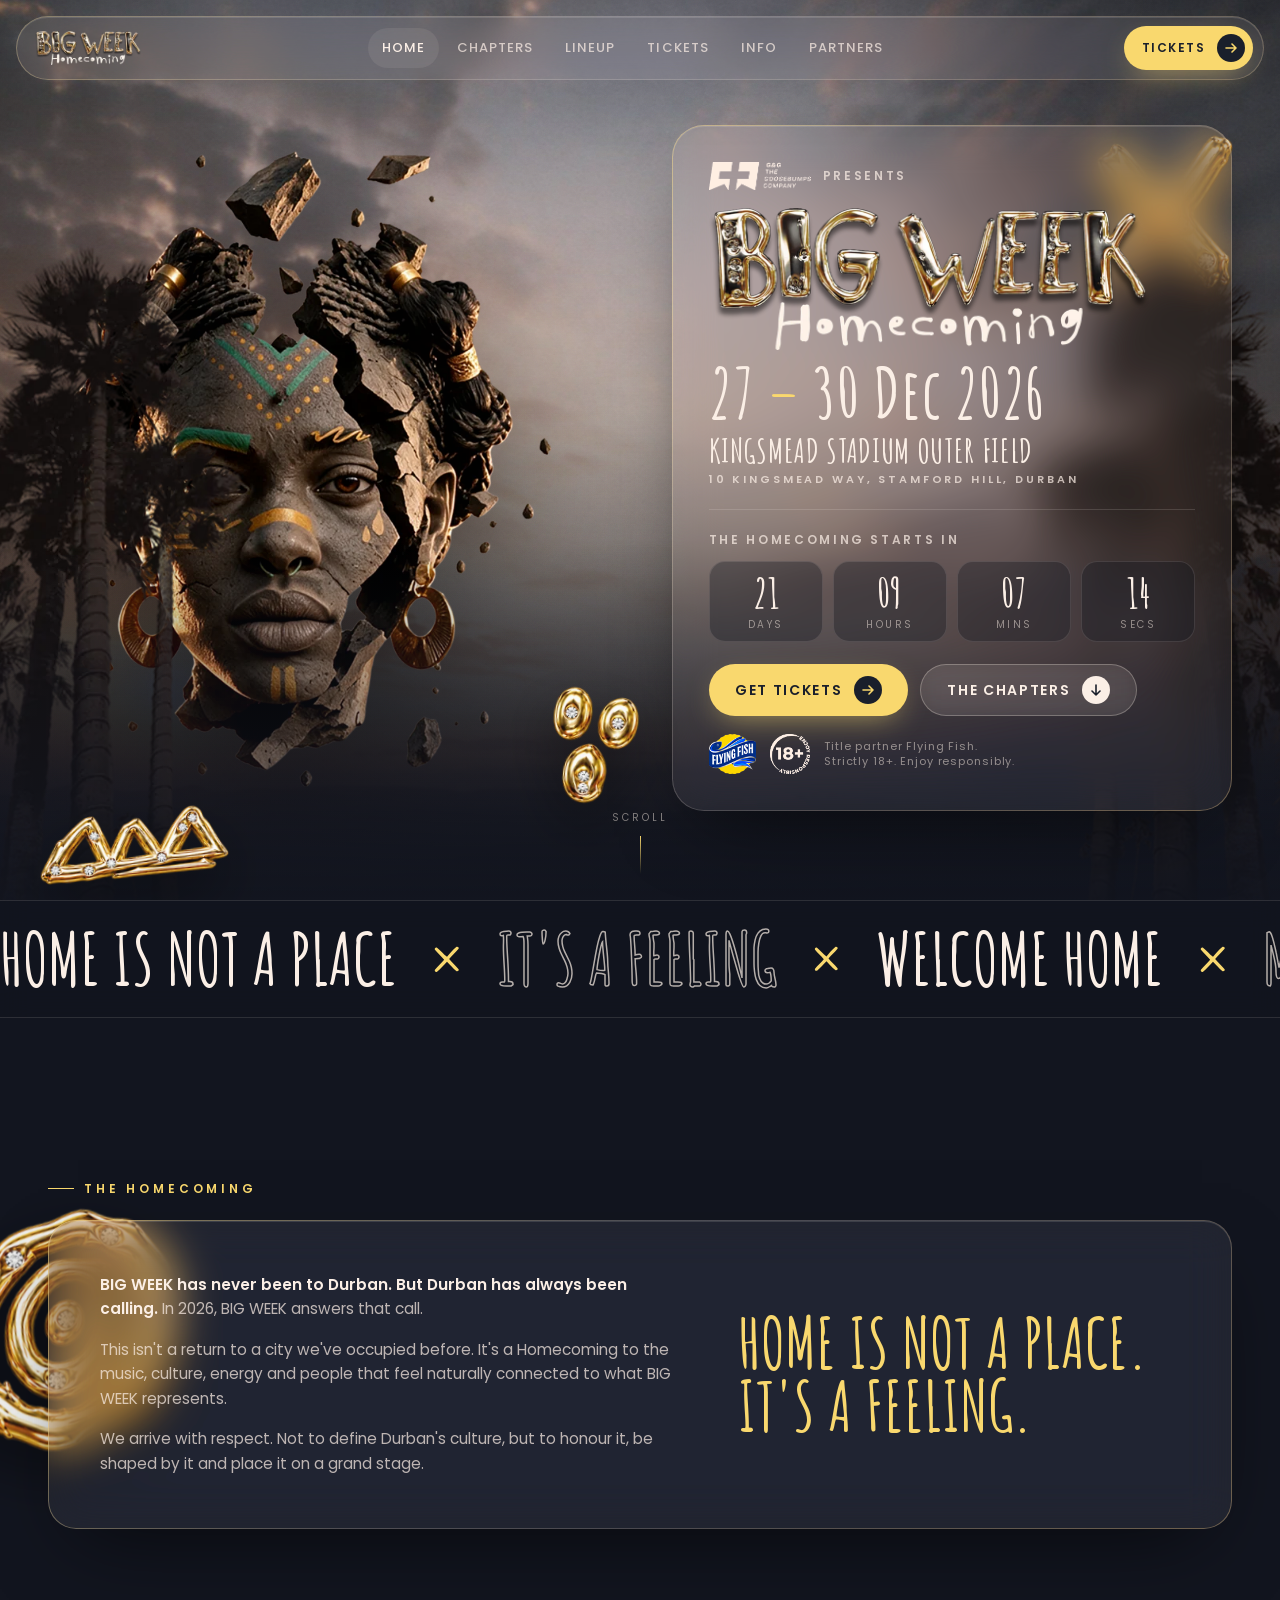
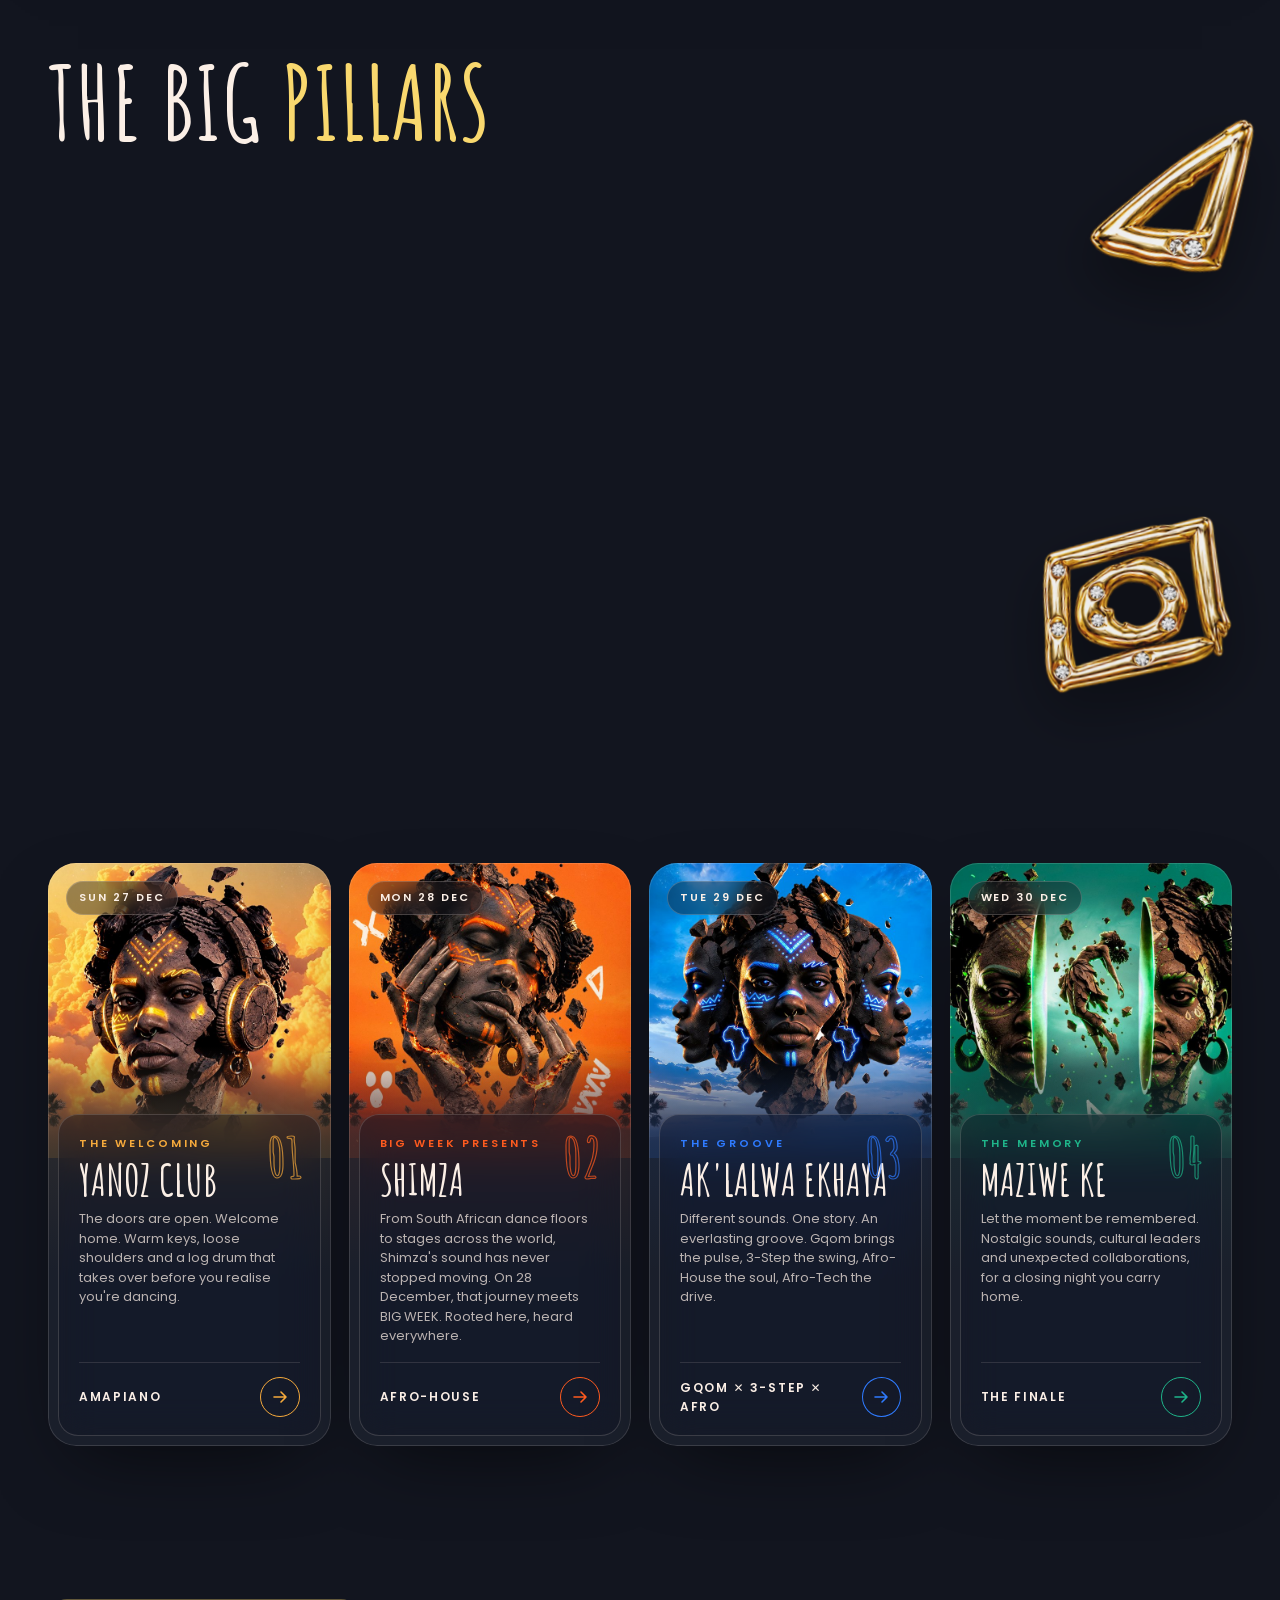
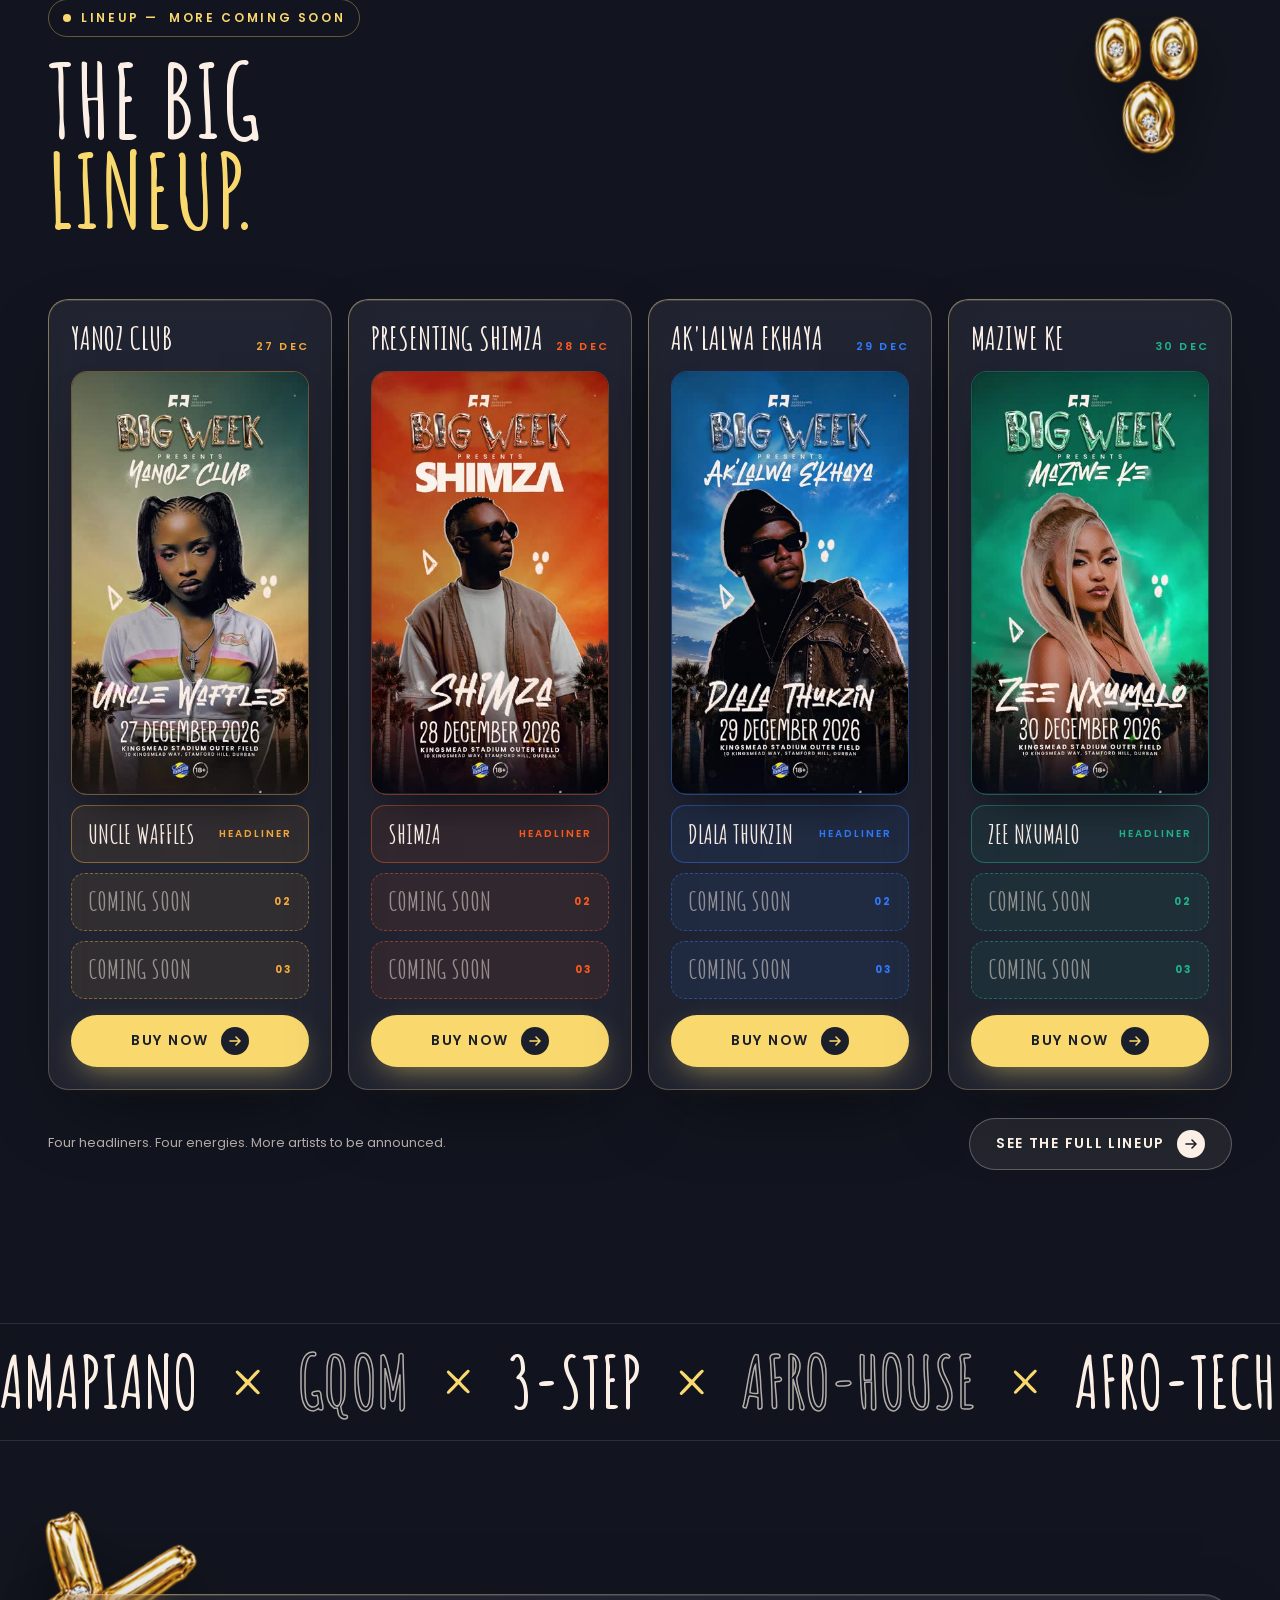
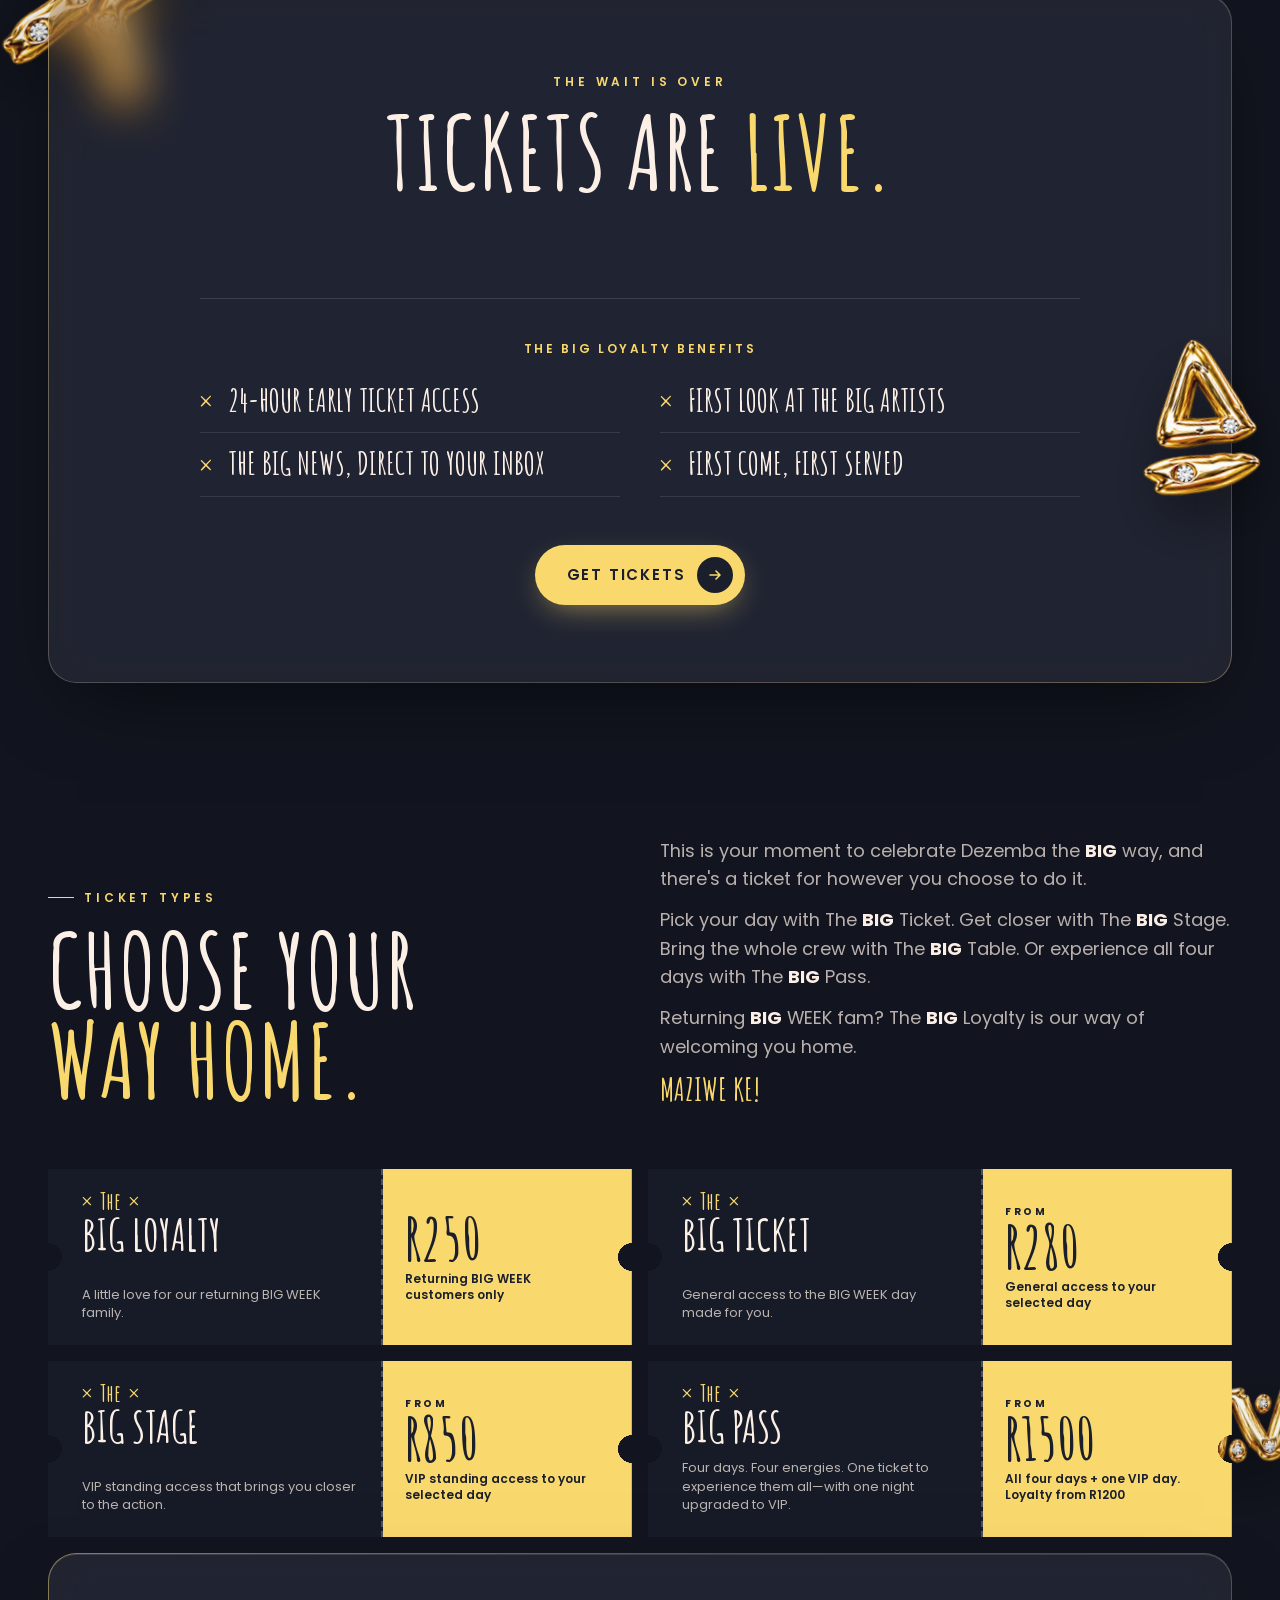
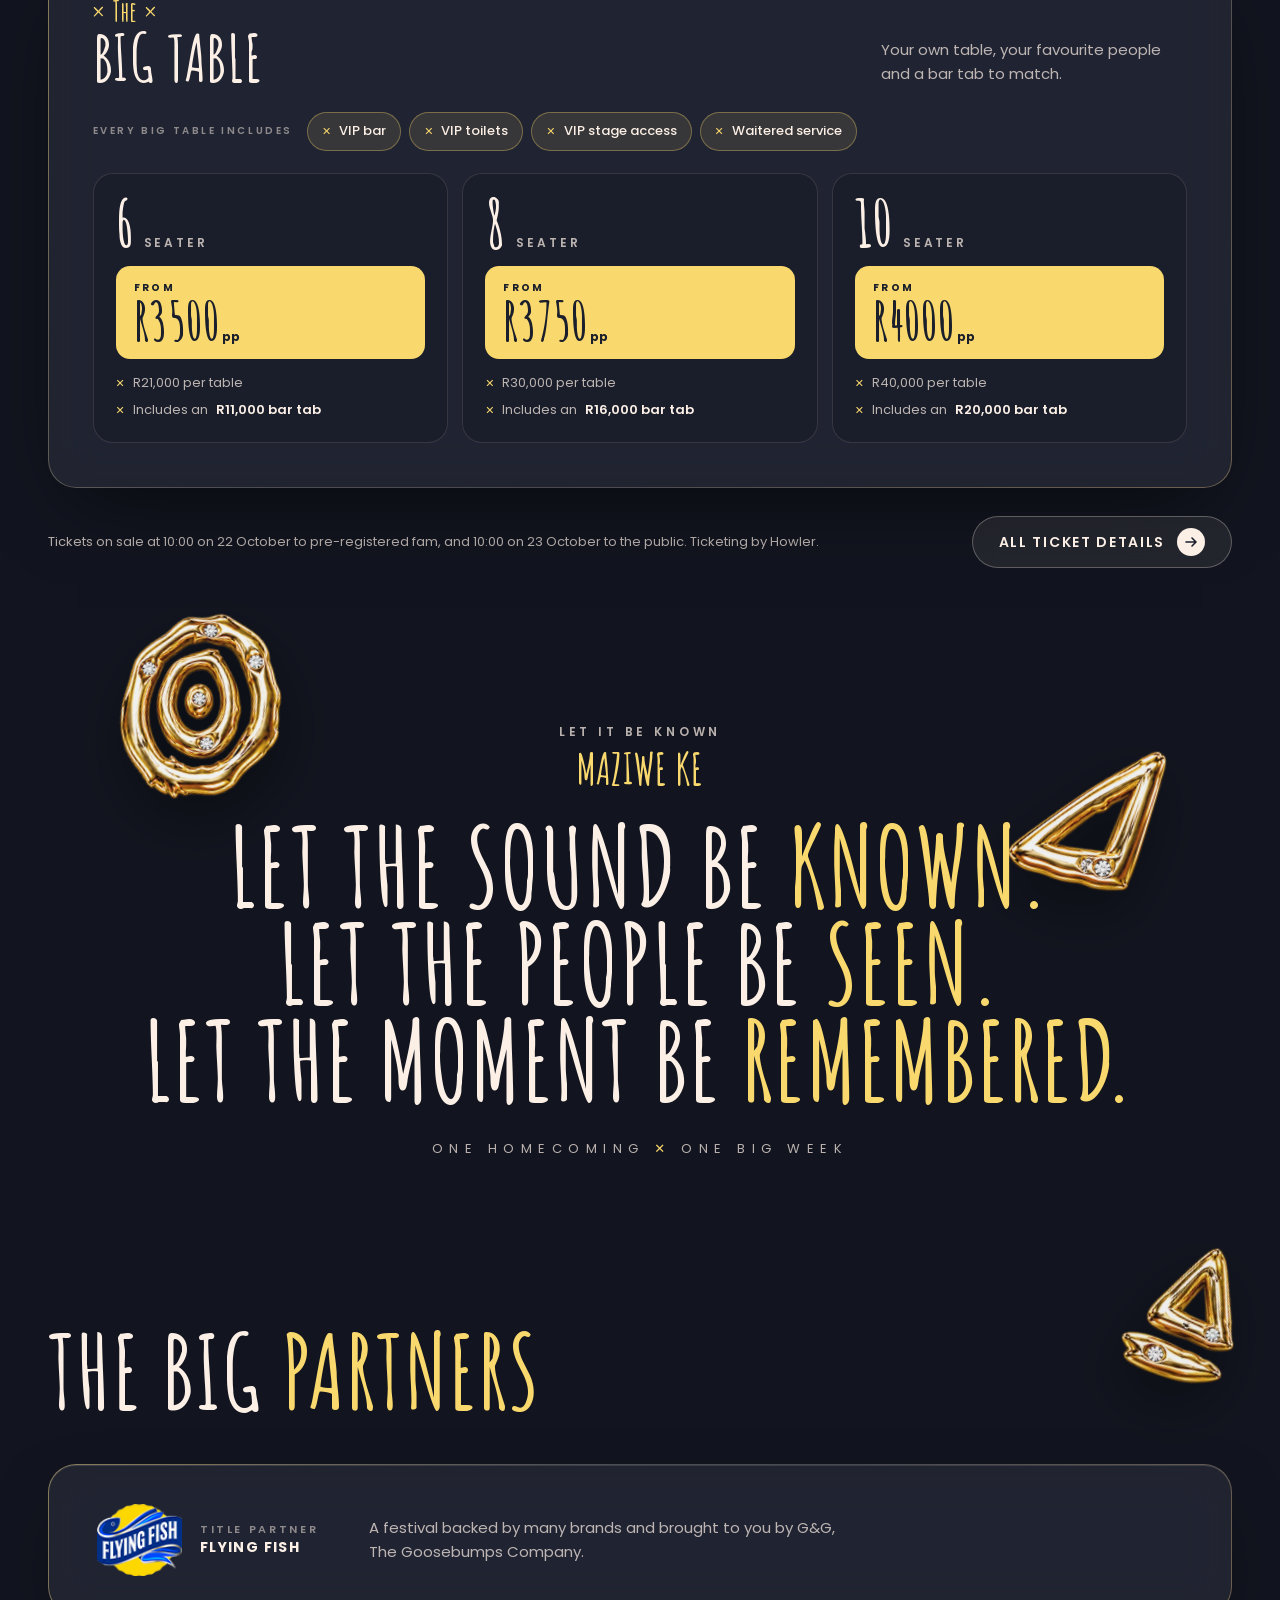
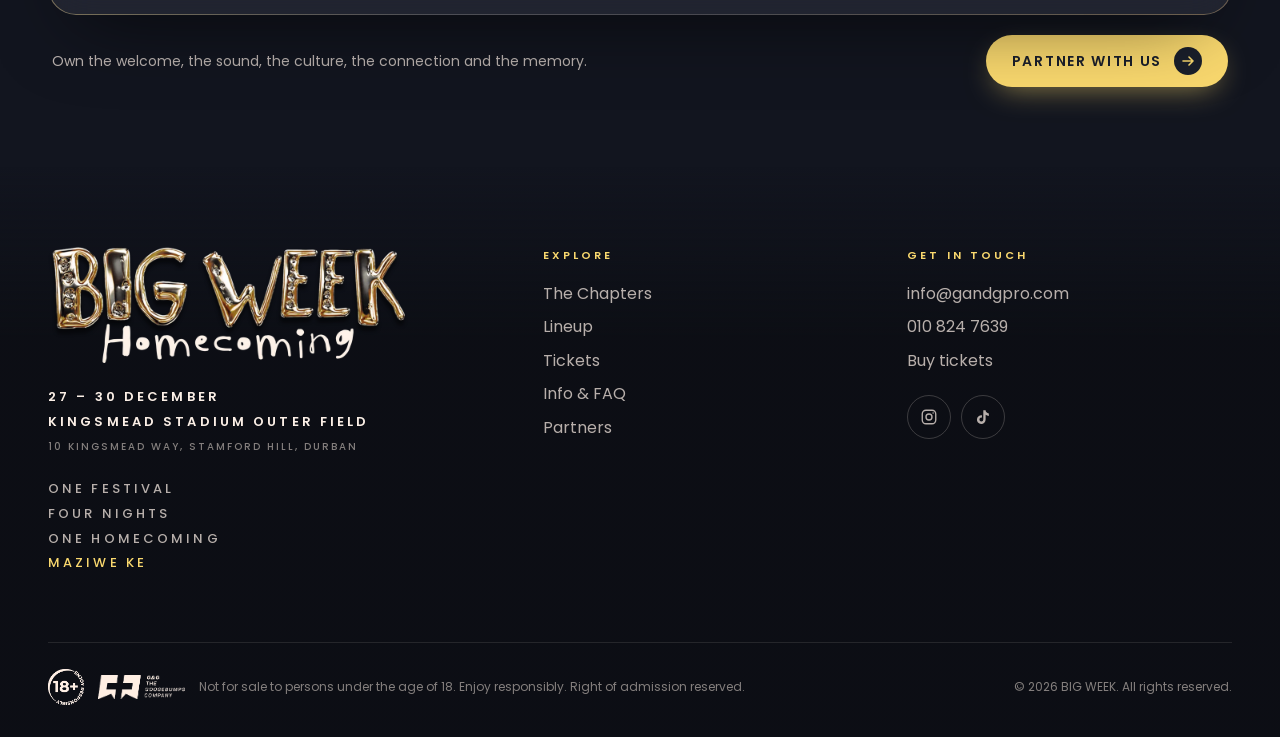
==== commit add6fb5e: "Buy now button per night on the Home lineup; per-day Howler links Co-Authored-By: Claude Opus 5.5 <n" ====
--- a/index.html
+++ b/index.html
@@ -38,9 +38,9 @@
   <link rel="preload" as="image" href="assets/img/sky.jpg" media="(min-width: 761px)">
   <link rel="preload" as="image" href="assets/img/sky-sm.jpg" media="(max-width: 760px)">
   <link rel="preload" as="image" href="assets/img/head.webp" fetchpriority="high">
-  <link rel="stylesheet" href="assets/css/style.css?v=20261027b">
-  <script src="assets/js/config.js?v=20261027b"></script>
-  <script src="assets/js/early.js?v=20261027b"></script>
+  <link rel="stylesheet" href="assets/css/style.css?v=20261027c">
+  <script src="assets/js/config.js?v=20261027c"></script>
+  <script src="assets/js/early.js?v=20261027c"></script>
   <script type="application/ld+json">{"@context":"https://schema.org","@type":"WebSite","name":"BIG WEEK","url":"https://bigweek.co.za/","inLanguage":"en-ZA","publisher":{"@type":"Organization","@id":"https://bigweek.co.za/#organizer","name":"G&G — The Goosebumps Company","email":"info@gandgpro.com","telephone":"+27108247639"}}</script>
   <script type="application/ld+json">{"@context":"https://schema.org","@type":"Festival","@id":"https://bigweek.co.za/#festival","name":"BIG WEEK 2026 — Homecoming","description":"BIG WEEK Homecoming: four nights of Amapiano, Gqom, 3-Step, Afro-House and Afro-Tech in Durban, 27–30 December 2026. Yanoz Club, BIG WEEK Presents Shimza, Ak'lalwa Ekhaya and Maziwe Ke. Tickets from R250 via Howler.","url":"https://bigweek.co.za/","image":["https://bigweek.co.za/assets/img/og-image.jpg"],"startDate":"2026-12-27T15:00:00+02:00","endDate":"2026-12-31T00:00:00+02:00","eventStatus":"https://schema.org/EventScheduled","eventAttendanceMode":"https://schema.org/OfflineEventAttendanceMode","location":{"@type":"Place","name":"Kingsmead Stadium Outer Field","address":{"@type":"PostalAddress","streetAddress":"10 Kingsmead Way, Stamford Hill","addressLocality":"Durban","addressRegion":"KwaZulu-Natal","addressCountry":"ZA"}},"offers":{"@type":"AggregateOffer","url":"https://bigweek.howler.co.za/bigweek","priceCurrency":"ZAR","lowPrice":"250","highPrice":"4000","availability":"https://schema.org/InStock","validFrom":"2026-10-22T10:00:00+02:00"},"organizer":{"@type":"Organization","@id":"https://bigweek.co.za/#organizer","name":"G&G — The Goosebumps Company","email":"info@gandgpro.com","telephone":"+27108247639"},"typicalAgeRange":"18-","subEvent":[{"@type":"MusicEvent","name":"Yanoz Club — BIG WEEK 2026","startDate":"2026-12-27T15:00:00+02:00","endDate":"2026-12-28T00:00:00+02:00","description":"The Welcoming. The doors are open. Welcome home. Amapiano.","url":"https://bigweek.co.za/chapters.html#yanoz-club","image":"https://bigweek.co.za/assets/img/chapters/yanoz-club.jpg","eventStatus":"https://schema.org/EventScheduled","eventAttendanceMode":"https://schema.org/OfflineEventAttendanceMode","location":{"@type":"Place","name":"Kingsmead Stadium Outer Field","address":{"@type":"PostalAddress","streetAddress":"10 Kingsmead Way, Stamford Hill","addressLocality":"Durban","addressRegion":"KwaZulu-Natal","addressCountry":"ZA"}},"offers":{"@type":"AggregateOffer","url":"https://bigweek.howler.co.za/bigweek","priceCurrency":"ZAR","lowPrice":"250","highPrice":"4000","availability":"https://schema.org/InStock","validFrom":"2026-10-22T10:00:00+02:00"},"organizer":{"@id":"https://bigweek.co.za/#organizer"}},{"@type":"MusicEvent","name":"BIG WEEK Presents Shimza — BIG WEEK 2026","startDate":"2026-12-28T15:00:00+02:00","endDate":"2026-12-29T00:00:00+02:00","description":"Rooted here. Heard everywhere. Afro-House and Afro-Tech.","url":"https://bigweek.co.za/chapters.html#shimza","image":"https://bigweek.co.za/assets/img/chapters/shimza.jpg","eventStatus":"https://schema.org/EventScheduled","eventAttendanceMode":"https://schema.org/OfflineEventAttendanceMode","location":{"@type":"Place","name":"Kingsmead Stadium Outer Field","address":{"@type":"PostalAddress","streetAddress":"10 Kingsmead Way, Stamford Hill","addressLocality":"Durban","addressRegion":"KwaZulu-Natal","addressCountry":"ZA"}},"offers":{"@type":"AggregateOffer","url":"https://bigweek.howler.co.za/bigweek","priceCurrency":"ZAR","lowPrice":"250","highPrice":"4000","availability":"https://schema.org/InStock","validFrom":"2026-10-22T10:00:00+02:00"},"organizer":{"@id":"https://bigweek.co.za/#organizer"}},{"@type":"MusicEvent","name":"Ak'lalwa Ekhaya — BIG WEEK 2026","startDate":"2026-12-29T15:00:00+02:00","endDate":"2026-12-30T00:00:00+02:00","description":"Different sounds. One story. An everlasting groove. Gqom, 3-Step, Afro-House and Afro-Tech.","url":"https://bigweek.co.za/chapters.html#aklalwa-ekhaya","image":"https://bigweek.co.za/assets/img/chapters/aklalwa-ekhaya.jpg","eventStatus":"https://schema.org/EventScheduled","eventAttendanceMode":"https://schema.org/OfflineEventAttendanceMode","location":{"@type":"Place","name":"Kingsmead Stadium Outer Field","address":{"@type":"PostalAddress","streetAddress":"10 Kingsmead Way, Stamford Hill","addressLocality":"Durban","addressRegion":"KwaZulu-Natal","addressCountry":"ZA"}},"offers":{"@type":"AggregateOffer","url":"https://bigweek.howler.co.za/bigweek","priceCurrency":"ZAR","lowPrice":"250","highPrice":"4000","availability":"https://schema.org/InStock","validFrom":"2026-10-22T10:00:00+02:00"},"organizer":{"@id":"https://bigweek.co.za/#organizer"}},{"@type":"MusicEvent","name":"Maziwe Ke — BIG WEEK 2026","startDate":"2026-12-30T15:00:00+02:00","endDate":"2026-12-31T00:00:00+02:00","description":"The Memory. Let the moment be remembered. The BIG WEEK finale.","url":"https://bigweek.co.za/chapters.html#maziwe-ke","image":"https://bigweek.co.za/assets/img/chapters/maziwe-ke.jpg","eventStatus":"https://schema.org/EventScheduled","eventAttendanceMode":"https://schema.org/OfflineEventAttendanceMode","location":{"@type":"Place","name":"Kingsmead Stadium Outer Field","address":{"@type":"PostalAddress","streetAddress":"10 Kingsmead Way, Stamford Hill","addressLocality":"Durban","addressRegion":"KwaZulu-Natal","addressCountry":"ZA"}},"offers":{"@type":"AggregateOffer","url":"https://bigweek.howler.co.za/bigweek","priceCurrency":"ZAR","lowPrice":"250","highPrice":"4000","availability":"https://schema.org/InStock","validFrom":"2026-10-22T10:00:00+02:00"},"organizer":{"@id":"https://bigweek.co.za/#organizer"}}]}</script>
 </head>
@@ -263,21 +263,25 @@
             <header><b>Yanoz Club</b><span>27 DEC</span></header>
             <div class="lhero" data-lineup-hero="yanoz-club" data-small hidden></div>
             <div data-lineup-teaser="yanoz-club"><div class="slot">Coming soon<small>01</small></div><div class="slot">Coming soon<small>02</small></div><div class="slot">Coming soon<small>03</small></div></div>
+            <div class="lineup-col__cta" data-show="loyalty onsale"><a class="btn" data-link="days.yanoz-club" href="tickets.html">Buy now <span class="btn__arrow" aria-hidden="true"><svg width="12" height="12" viewBox="0 0 12 12" fill="none"><path d="M1 6h10M7 2l4 4-4 4" stroke="currentColor" stroke-width="1.6" stroke-linecap="round" stroke-linejoin="round"/></svg></span></a></div>
           </div>
           <div class="lineup-col lineup-col--shimza glass reveal" style="--d:.06s">
             <header><b>Presenting Shimza</b><span>28 DEC</span></header>
             <div class="lhero" data-lineup-hero="shimza" data-small hidden></div>
             <div data-lineup-teaser="shimza"><div class="slot">Coming soon<small>01</small></div><div class="slot">Coming soon<small>02</small></div><div class="slot">Coming soon<small>03</small></div></div>
+            <div class="lineup-col__cta" data-show="loyalty onsale"><a class="btn" data-link="days.shimza" href="tickets.html">Buy now <span class="btn__arrow" aria-hidden="true"><svg width="12" height="12" viewBox="0 0 12 12" fill="none"><path d="M1 6h10M7 2l4 4-4 4" stroke="currentColor" stroke-width="1.6" stroke-linecap="round" stroke-linejoin="round"/></svg></span></a></div>
           </div>
           <div class="lineup-col lineup-col--aklalwa glass reveal" style="--d:.12s">
             <header><b>Ak'lalwa Ekhaya</b><span>29 DEC</span></header>
             <div class="lhero" data-lineup-hero="aklalwa-ekhaya" data-small hidden></div>
             <div data-lineup-teaser="aklalwa-ekhaya"><div class="slot">Coming soon<small>01</small></div><div class="slot">Coming soon<small>02</small></div><div class="slot">Coming soon<small>03</small></div></div>
+            <div class="lineup-col__cta" data-show="loyalty onsale"><a class="btn" data-link="days.aklalwa-ekhaya" href="tickets.html">Buy now <span class="btn__arrow" aria-hidden="true"><svg width="12" height="12" viewBox="0 0 12 12" fill="none"><path d="M1 6h10M7 2l4 4-4 4" stroke="currentColor" stroke-width="1.6" stroke-linecap="round" stroke-linejoin="round"/></svg></span></a></div>
           </div>
           <div class="lineup-col lineup-col--maziwe glass reveal" style="--d:.18s">
             <header><b>Maziwe Ke</b><span>30 DEC</span></header>
             <div class="lhero" data-lineup-hero="maziwe-ke" data-small hidden></div>
             <div data-lineup-teaser="maziwe-ke"><div class="slot">Coming soon<small>01</small></div><div class="slot">Coming soon<small>02</small></div><div class="slot">Coming soon<small>03</small></div></div>
+            <div class="lineup-col__cta" data-show="loyalty onsale"><a class="btn" data-link="days.maziwe-ke" href="tickets.html">Buy now <span class="btn__arrow" aria-hidden="true"><svg width="12" height="12" viewBox="0 0 12 12" fill="none"><path d="M1 6h10M7 2l4 4-4 4" stroke="currentColor" stroke-width="1.6" stroke-linecap="round" stroke-linejoin="round"/></svg></span></a></div>
           </div>
         </div>
         <div class="tickets__foot reveal">
@@ -476,6 +480,6 @@
       </div>
     </div>
   </footer>
-  <script src="assets/js/main.js?v=20261027b"></script>
+  <script src="assets/js/main.js?v=20261027c"></script>
 </body>
 </html>
--- a/assets/css/style.css
+++ b/assets/css/style.css
@@ -725,7 +725,7 @@
    ========================================================= */
 /* Same night columns as the Home lineup (.lineup-grid), plus a ticket button per night */
 .lineup-col header h2 { margin: 0; font: inherit; }
-.lineup-grid--page .lineup-col { display: flex; flex-direction: column; scroll-margin-top: 110px; }
+.lineup-col { display: flex; flex-direction: column; scroll-margin-top: 110px; }
 .lineup-col__role { margin: -8px 0 14px; font-size: 10px; font-weight: 600; letter-spacing: 0.24em; text-transform: uppercase; color: var(--text-dim); }
 .lineup-col__cta { margin-top: auto; padding-top: 16px; }
 .lineup-col__cta .btn { width: 100%; justify-content: center; }
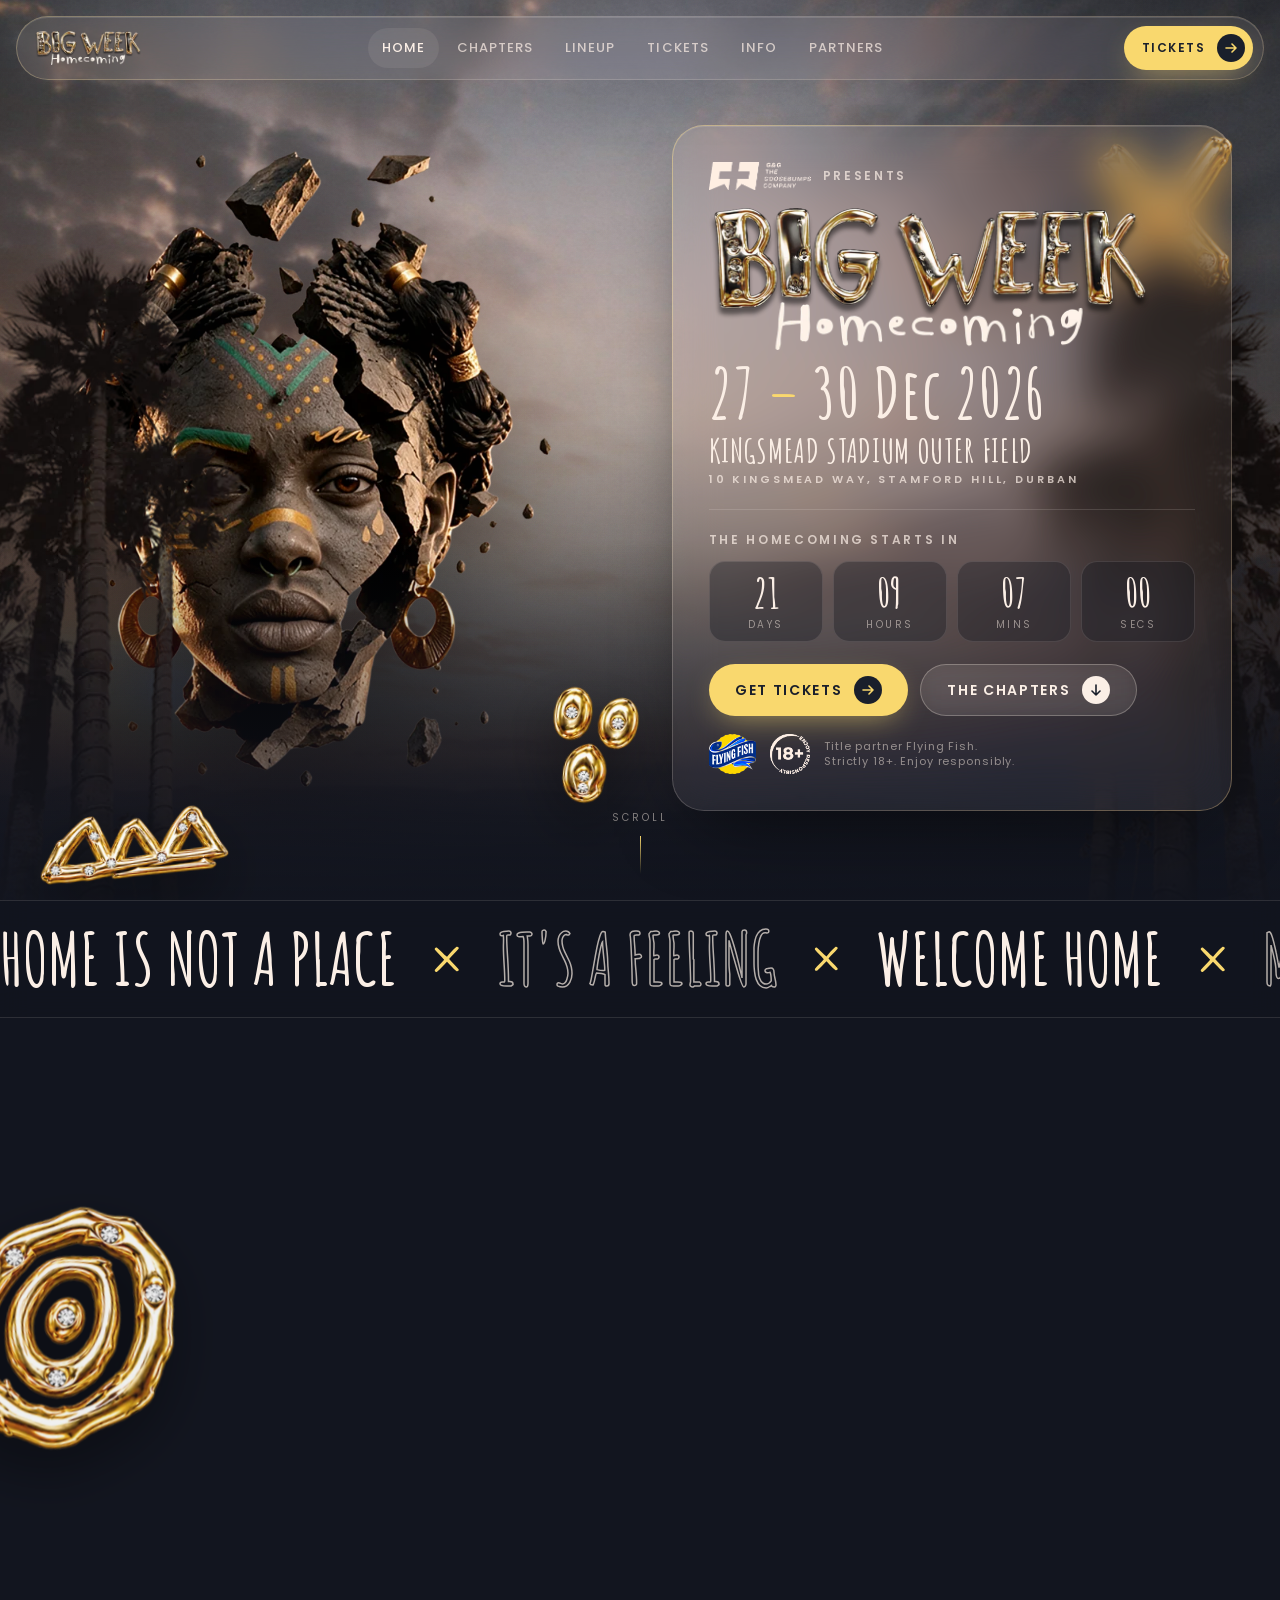
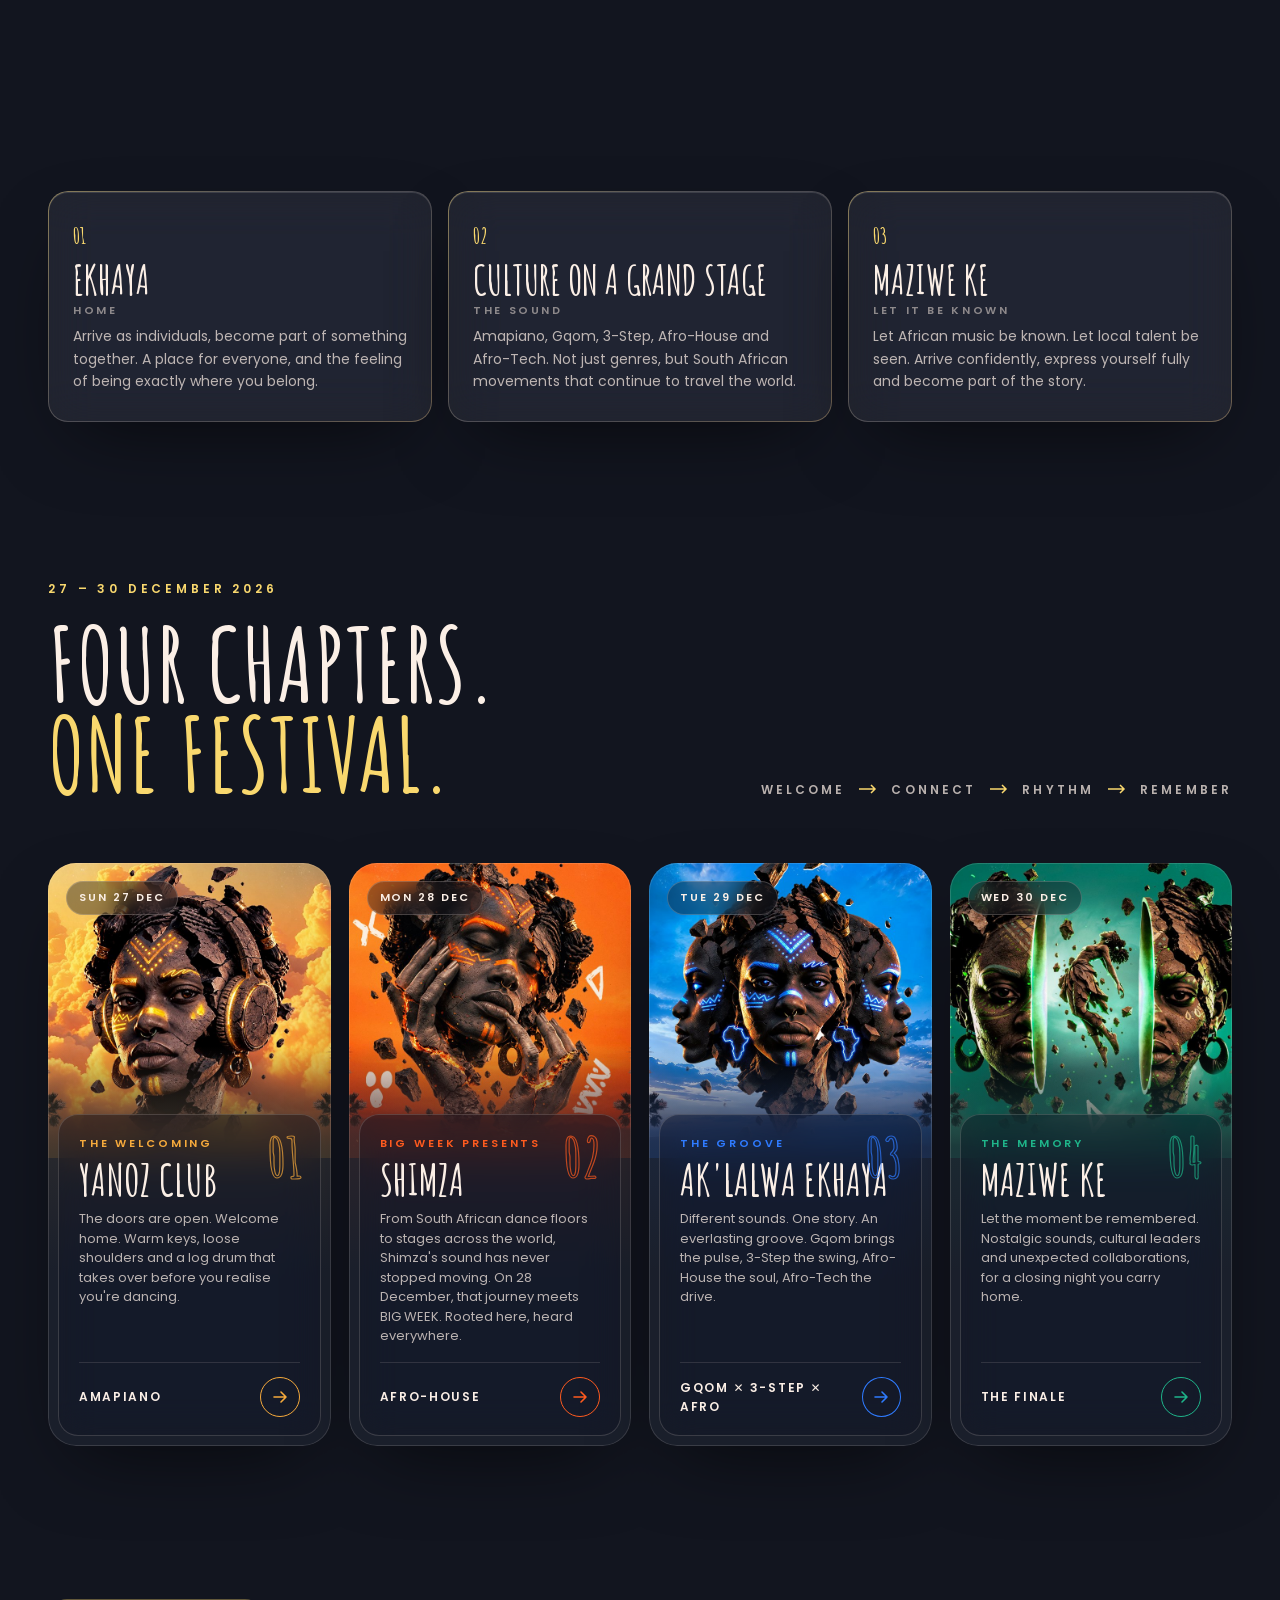
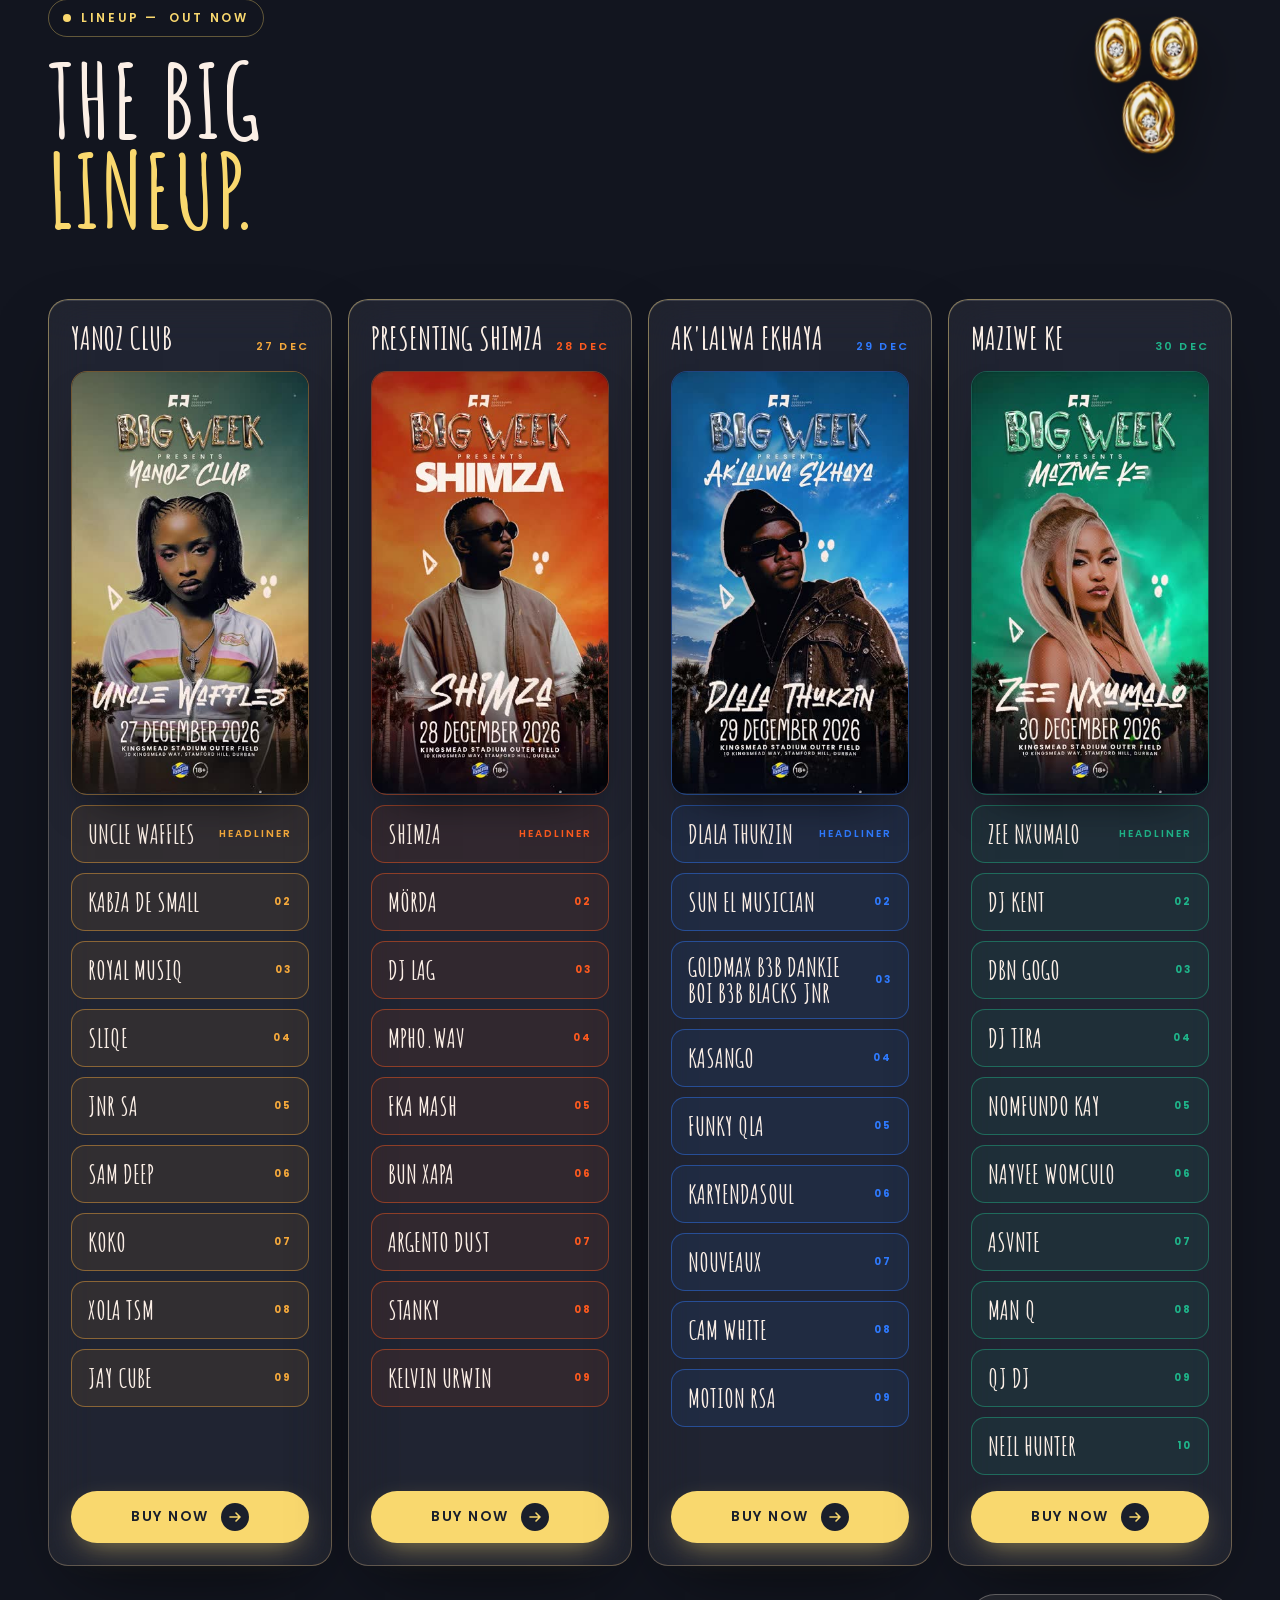
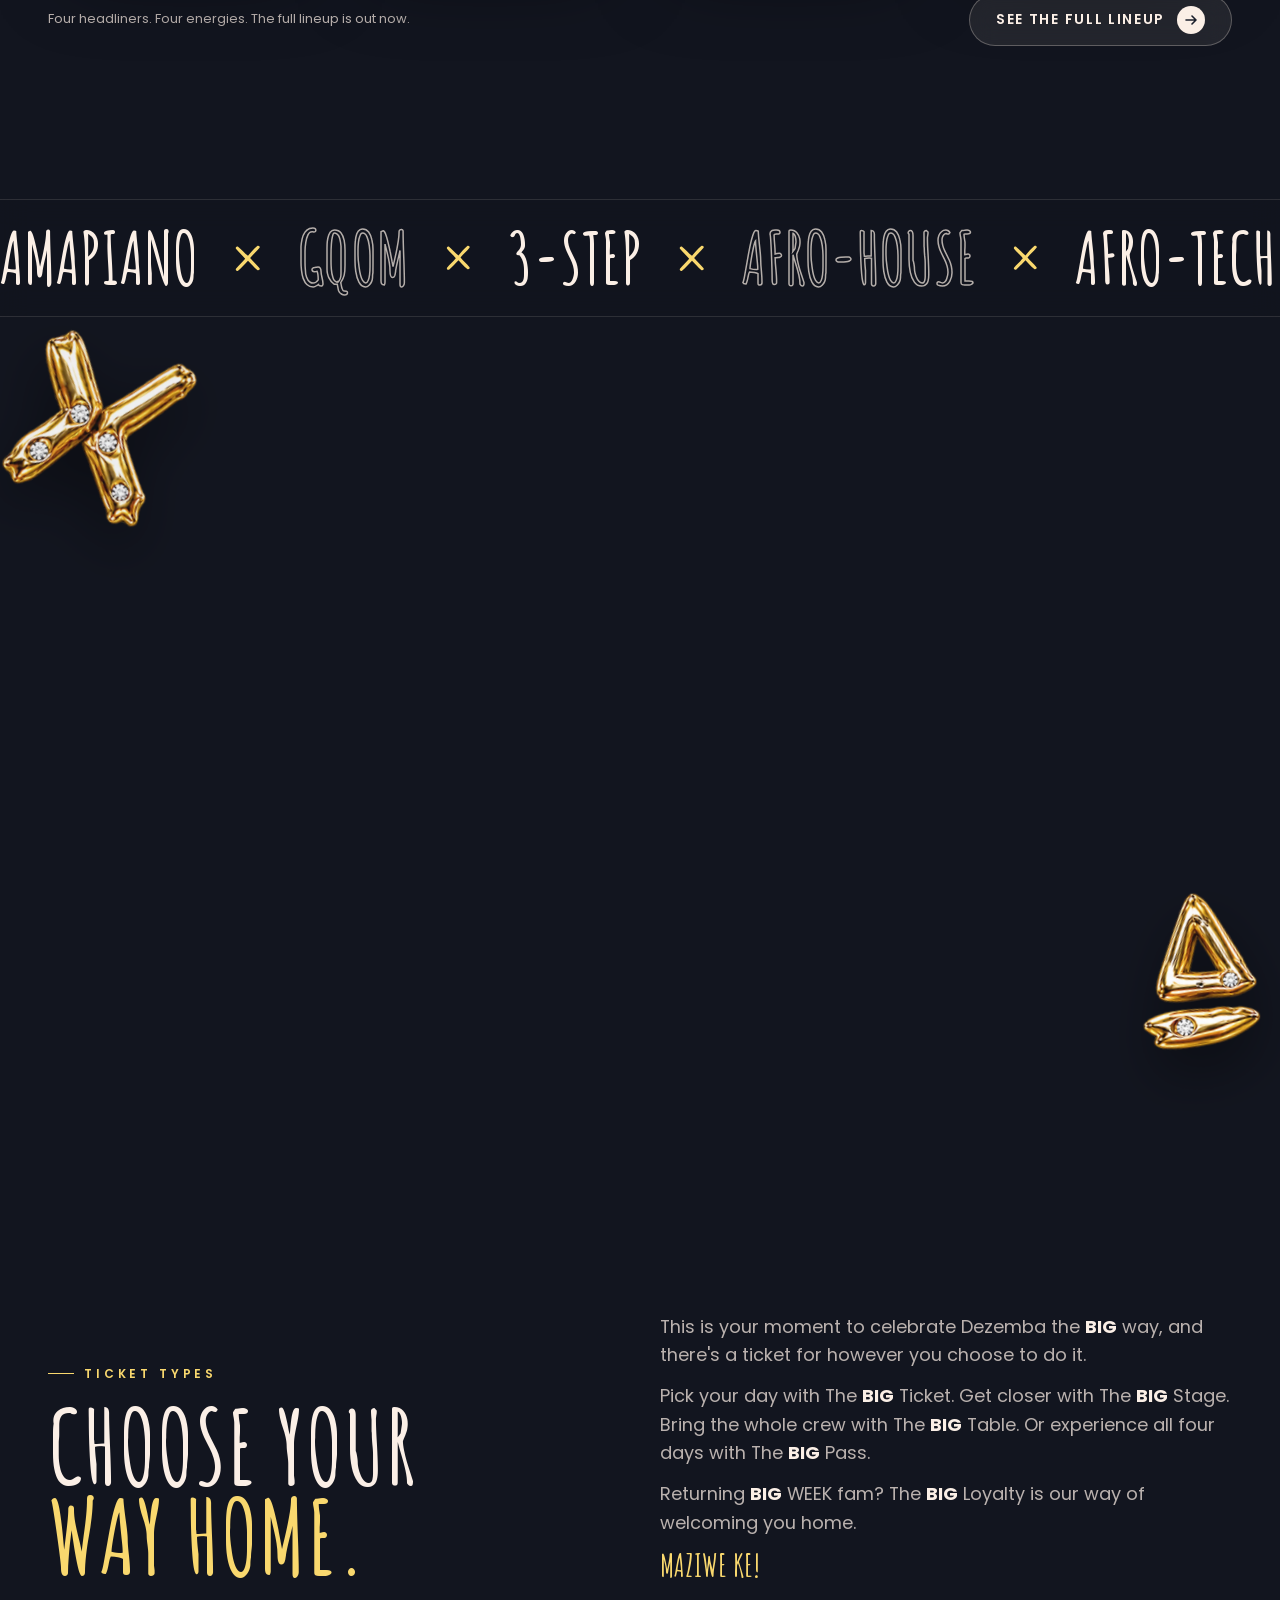
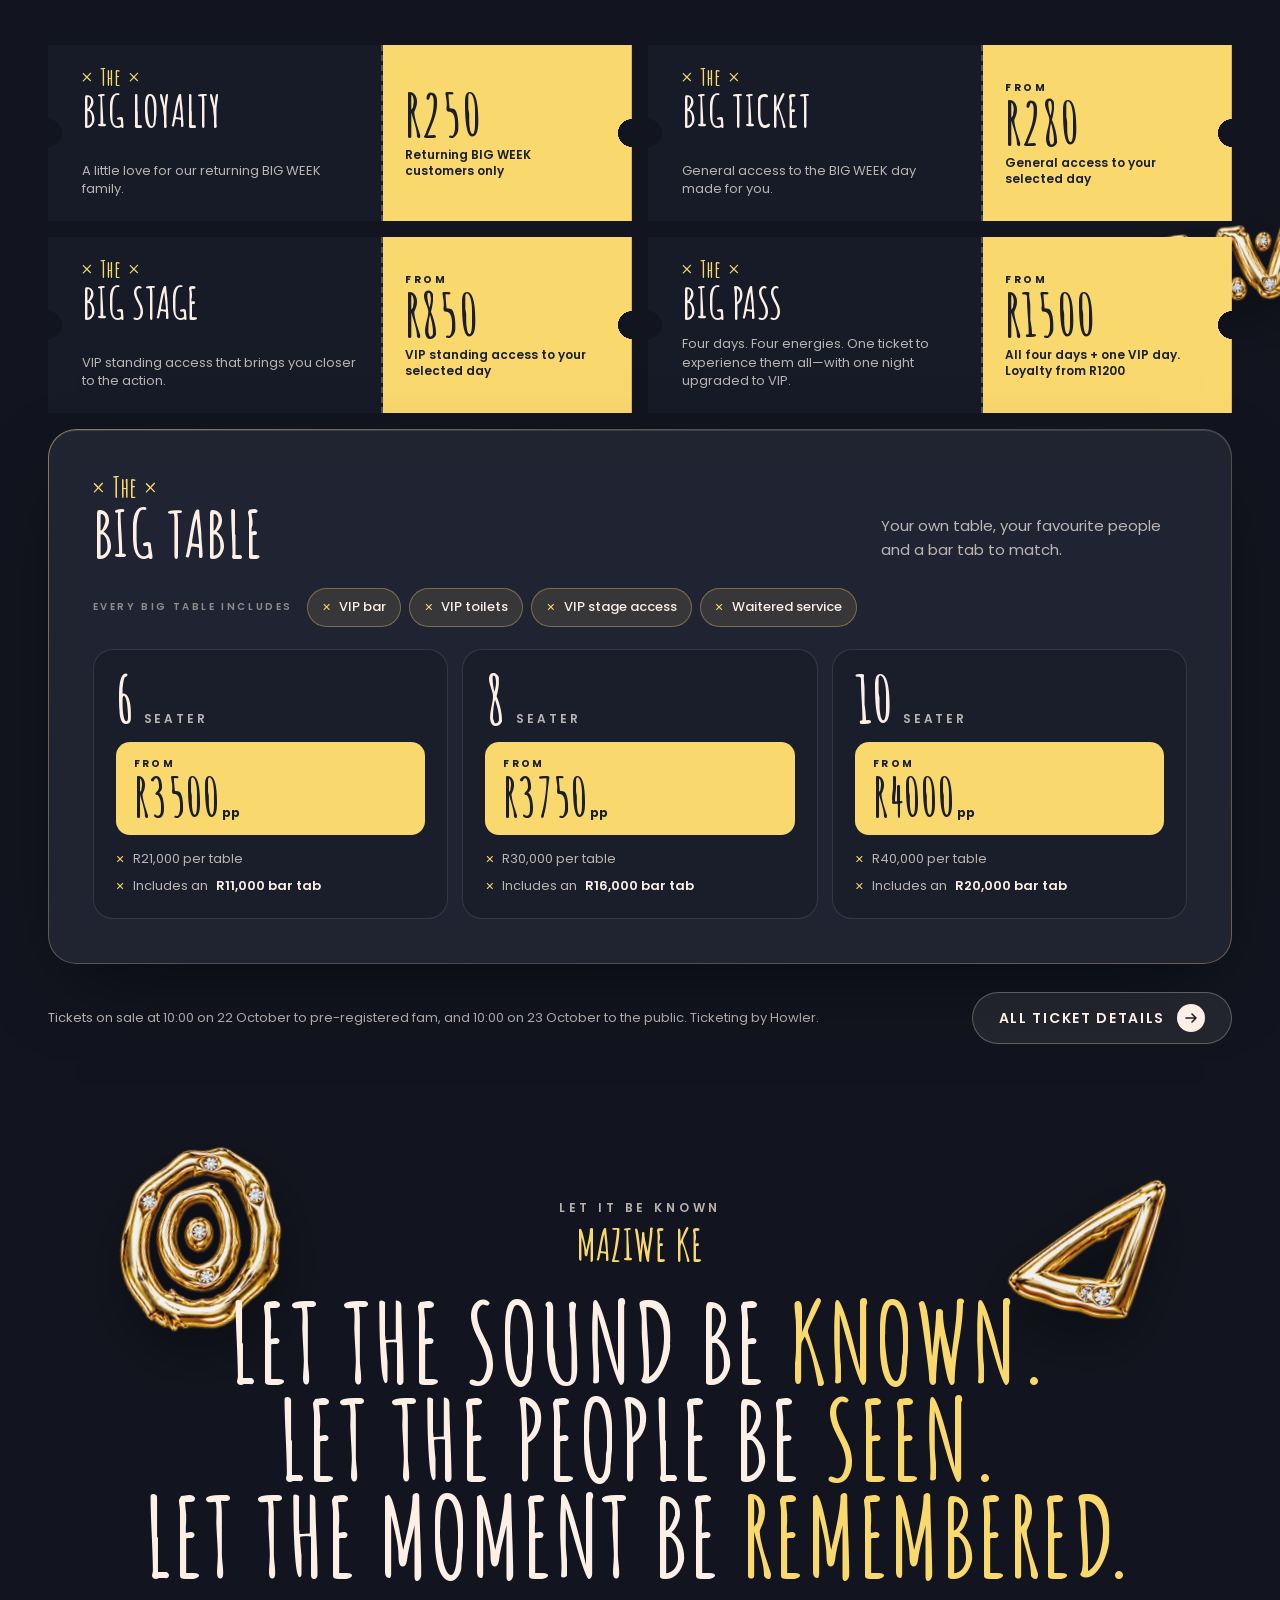
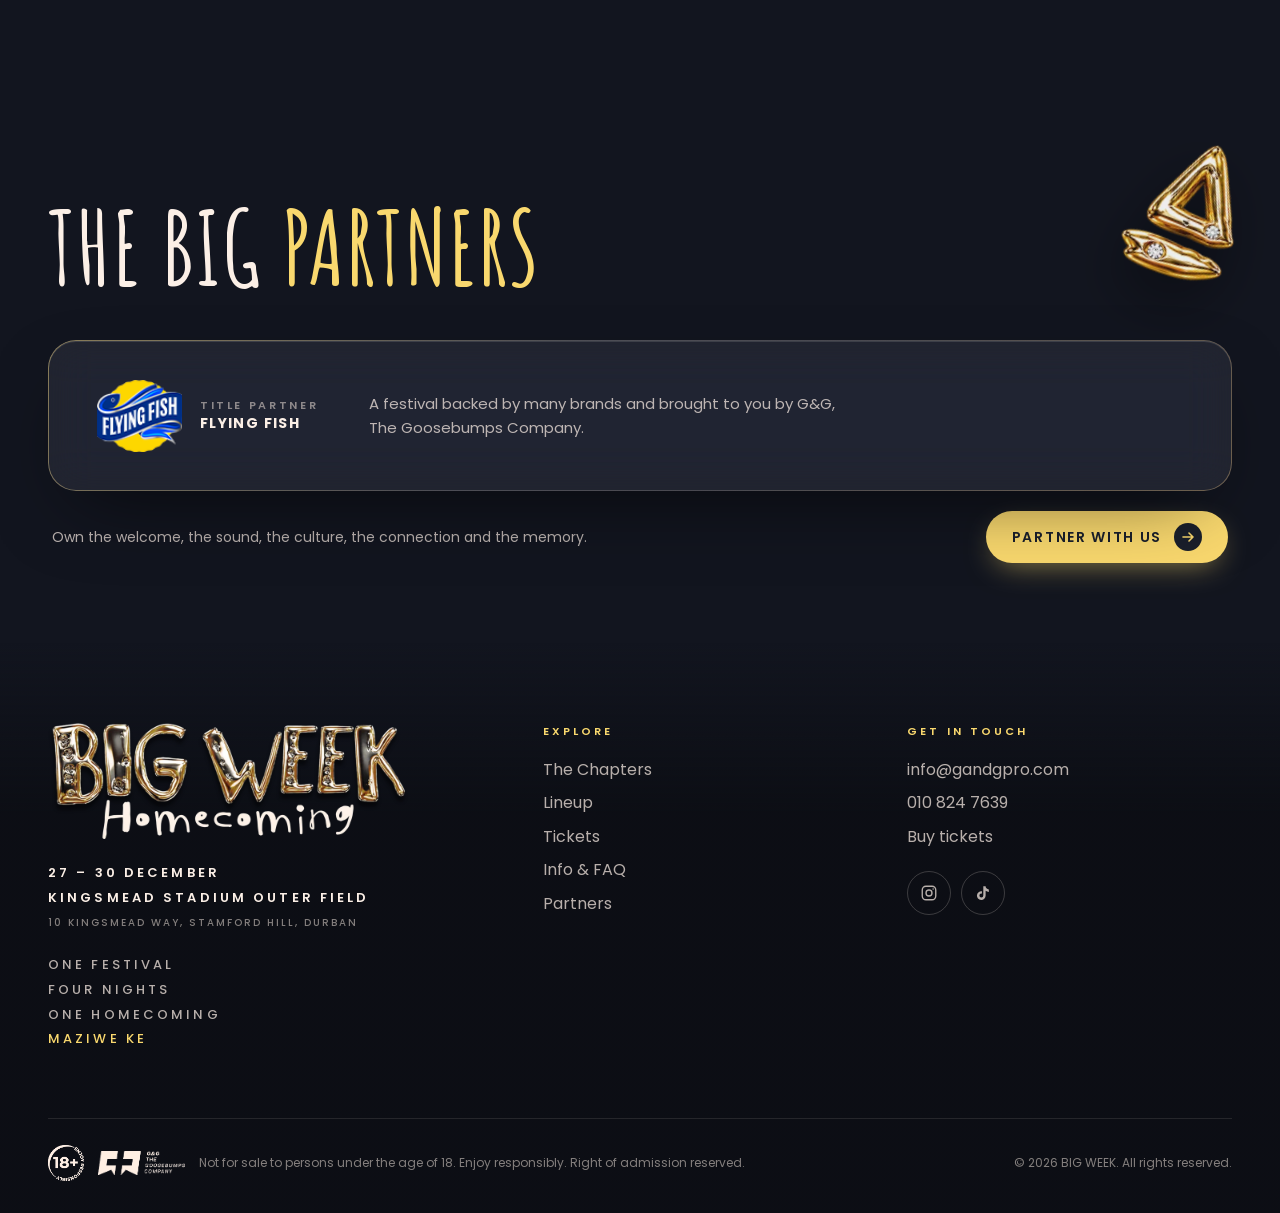
==== commit 4cefcc57: "Full lineup on Home and Lineup pages All 37 acts added under each night's headliner (videos stay wit" ====
--- a/index.html
+++ b/index.html
@@ -38,9 +38,9 @@
   <link rel="preload" as="image" href="assets/img/sky.jpg" media="(min-width: 761px)">
   <link rel="preload" as="image" href="assets/img/sky-sm.jpg" media="(max-width: 760px)">
   <link rel="preload" as="image" href="assets/img/head.webp" fetchpriority="high">
-  <link rel="stylesheet" href="assets/css/style.css?v=20261027c">
-  <script src="assets/js/config.js?v=20261027c"></script>
-  <script src="assets/js/early.js?v=20261027c"></script>
+  <link rel="stylesheet" href="assets/css/style.css?v=20261106b">
+  <script src="assets/js/config.js?v=20261106b"></script>
+  <script src="assets/js/early.js?v=20261106b"></script>
   <script type="application/ld+json">{"@context":"https://schema.org","@type":"WebSite","name":"BIG WEEK","url":"https://bigweek.co.za/","inLanguage":"en-ZA","publisher":{"@type":"Organization","@id":"https://bigweek.co.za/#organizer","name":"G&G — The Goosebumps Company","email":"info@gandgpro.com","telephone":"+27108247639"}}</script>
   <script type="application/ld+json">{"@context":"https://schema.org","@type":"Festival","@id":"https://bigweek.co.za/#festival","name":"BIG WEEK 2026 — Homecoming","description":"BIG WEEK Homecoming: four nights of Amapiano, Gqom, 3-Step, Afro-House and Afro-Tech in Durban, 27–30 December 2026. Yanoz Club, BIG WEEK Presents Shimza, Ak'lalwa Ekhaya and Maziwe Ke. Tickets from R250 via Howler.","url":"https://bigweek.co.za/","image":["https://bigweek.co.za/assets/img/og-image.jpg"],"startDate":"2026-12-27T15:00:00+02:00","endDate":"2026-12-31T00:00:00+02:00","eventStatus":"https://schema.org/EventScheduled","eventAttendanceMode":"https://schema.org/OfflineEventAttendanceMode","location":{"@type":"Place","name":"Kingsmead Stadium Outer Field","address":{"@type":"PostalAddress","streetAddress":"10 Kingsmead Way, Stamford Hill","addressLocality":"Durban","addressRegion":"KwaZulu-Natal","addressCountry":"ZA"}},"offers":{"@type":"AggregateOffer","url":"https://bigweek.howler.co.za/bigweek","priceCurrency":"ZAR","lowPrice":"250","highPrice":"4000","availability":"https://schema.org/InStock","validFrom":"2026-10-22T10:00:00+02:00"},"organizer":{"@type":"Organization","@id":"https://bigweek.co.za/#organizer","name":"G&G — The Goosebumps Company","email":"info@gandgpro.com","telephone":"+27108247639"},"typicalAgeRange":"18-","subEvent":[{"@type":"MusicEvent","name":"Yanoz Club — BIG WEEK 2026","startDate":"2026-12-27T15:00:00+02:00","endDate":"2026-12-28T00:00:00+02:00","description":"The Welcoming. The doors are open. Welcome home. Amapiano.","url":"https://bigweek.co.za/chapters.html#yanoz-club","image":"https://bigweek.co.za/assets/img/chapters/yanoz-club.jpg","eventStatus":"https://schema.org/EventScheduled","eventAttendanceMode":"https://schema.org/OfflineEventAttendanceMode","location":{"@type":"Place","name":"Kingsmead Stadium Outer Field","address":{"@type":"PostalAddress","streetAddress":"10 Kingsmead Way, Stamford Hill","addressLocality":"Durban","addressRegion":"KwaZulu-Natal","addressCountry":"ZA"}},"offers":{"@type":"AggregateOffer","url":"https://bigweek.howler.co.za/bigweek","priceCurrency":"ZAR","lowPrice":"250","highPrice":"4000","availability":"https://schema.org/InStock","validFrom":"2026-10-22T10:00:00+02:00"},"organizer":{"@id":"https://bigweek.co.za/#organizer"}},{"@type":"MusicEvent","name":"BIG WEEK Presents Shimza — BIG WEEK 2026","startDate":"2026-12-28T15:00:00+02:00","endDate":"2026-12-29T00:00:00+02:00","description":"Rooted here. Heard everywhere. Afro-House and Afro-Tech.","url":"https://bigweek.co.za/chapters.html#shimza","image":"https://bigweek.co.za/assets/img/chapters/shimza.jpg","eventStatus":"https://schema.org/EventScheduled","eventAttendanceMode":"https://schema.org/OfflineEventAttendanceMode","location":{"@type":"Place","name":"Kingsmead Stadium Outer Field","address":{"@type":"PostalAddress","streetAddress":"10 Kingsmead Way, Stamford Hill","addressLocality":"Durban","addressRegion":"KwaZulu-Natal","addressCountry":"ZA"}},"offers":{"@type":"AggregateOffer","url":"https://bigweek.howler.co.za/bigweek","priceCurrency":"ZAR","lowPrice":"250","highPrice":"4000","availability":"https://schema.org/InStock","validFrom":"2026-10-22T10:00:00+02:00"},"organizer":{"@id":"https://bigweek.co.za/#organizer"}},{"@type":"MusicEvent","name":"Ak'lalwa Ekhaya — BIG WEEK 2026","startDate":"2026-12-29T15:00:00+02:00","endDate":"2026-12-30T00:00:00+02:00","description":"Different sounds. One story. An everlasting groove. Gqom, 3-Step, Afro-House and Afro-Tech.","url":"https://bigweek.co.za/chapters.html#aklalwa-ekhaya","image":"https://bigweek.co.za/assets/img/chapters/aklalwa-ekhaya.jpg","eventStatus":"https://schema.org/EventScheduled","eventAttendanceMode":"https://schema.org/OfflineEventAttendanceMode","location":{"@type":"Place","name":"Kingsmead Stadium Outer Field","address":{"@type":"PostalAddress","streetAddress":"10 Kingsmead Way, Stamford Hill","addressLocality":"Durban","addressRegion":"KwaZulu-Natal","addressCountry":"ZA"}},"offers":{"@type":"AggregateOffer","url":"https://bigweek.howler.co.za/bigweek","priceCurrency":"ZAR","lowPrice":"250","highPrice":"4000","availability":"https://schema.org/InStock","validFrom":"2026-10-22T10:00:00+02:00"},"organizer":{"@id":"https://bigweek.co.za/#organizer"}},{"@type":"MusicEvent","name":"Maziwe Ke — BIG WEEK 2026","startDate":"2026-12-30T15:00:00+02:00","endDate":"2026-12-31T00:00:00+02:00","description":"The Memory. Let the moment be remembered. The BIG WEEK finale.","url":"https://bigweek.co.za/chapters.html#maziwe-ke","image":"https://bigweek.co.za/assets/img/chapters/maziwe-ke.jpg","eventStatus":"https://schema.org/EventScheduled","eventAttendanceMode":"https://schema.org/OfflineEventAttendanceMode","location":{"@type":"Place","name":"Kingsmead Stadium Outer Field","address":{"@type":"PostalAddress","streetAddress":"10 Kingsmead Way, Stamford Hill","addressLocality":"Durban","addressRegion":"KwaZulu-Natal","addressCountry":"ZA"}},"offers":{"@type":"AggregateOffer","url":"https://bigweek.howler.co.za/bigweek","priceCurrency":"ZAR","lowPrice":"250","highPrice":"4000","availability":"https://schema.org/InStock","validFrom":"2026-10-22T10:00:00+02:00"},"organizer":{"@id":"https://bigweek.co.za/#organizer"}}]}</script>
 </head>
@@ -285,7 +285,7 @@
           </div>
         </div>
         <div class="tickets__foot reveal">
-          <span>Four headliners. Four energies. More artists to be announced.</span>
+          <span>Four headliners. Four energies. The full lineup is out now.</span>
           <a class="btn btn--ghost" href="lineup.html">See the full lineup <span class="btn__arrow" aria-hidden="true"><svg width="12" height="12" viewBox="0 0 12 12" fill="none"><path d="M1 6h10M7 2l4 4-4 4" stroke="currentColor" stroke-width="1.6" stroke-linecap="round" stroke-linejoin="round"/></svg></span></a>
         </div>
       </div>
@@ -480,6 +480,6 @@
       </div>
     </div>
   </footer>
-  <script src="assets/js/main.js?v=20261027c"></script>
+  <script src="assets/js/main.js?v=20261106b"></script>
 </body>
 </html>
--- a/assets/css/style.css
+++ b/assets/css/style.css
@@ -731,6 +731,8 @@
 .lineup-col__cta .btn { width: 100%; justify-content: center; }
 .slot--name { color: var(--cream); border-style: solid; }
 .slot--name::after { display: none; }
+/* Long names (e.g. a b3b) wrap onto a second line and the box grows with them */
+.lineup-col .slot--name { height: auto; min-height: 58px; padding-block: 12px; line-height: 1; }
 .slot--more { font-family: var(--font-body); font-size: 11px; font-weight: 600; letter-spacing: 0.2em; color: var(--text-faint); }
 .slot--head small { letter-spacing: 0.18em; text-transform: uppercase; }
 
@@ -754,6 +756,7 @@
   .lineup-col header b { font-size: 24px; }
   .lineup-col__role { margin: -4px 0 10px; font-size: 9px; letter-spacing: 0.18em; }
   .lineup-col .slot { height: 44px; padding: 0 10px; margin-top: 8px; font-size: clamp(16px, 5vw, 19px); white-space: nowrap; border-radius: 12px; }
+  .lineup-col .slot--name { height: auto; min-height: 44px; padding-block: 9px; white-space: normal; }
   .lhero__text { height: auto; flex-direction: column-reverse; align-items: flex-start; gap: 2px; padding: 8px 10px; margin-top: 8px; border-radius: 12px; }
   .lhero__name { font-size: 21px; white-space: normal; }
   .lhero__tag { font-size: 9px; }
